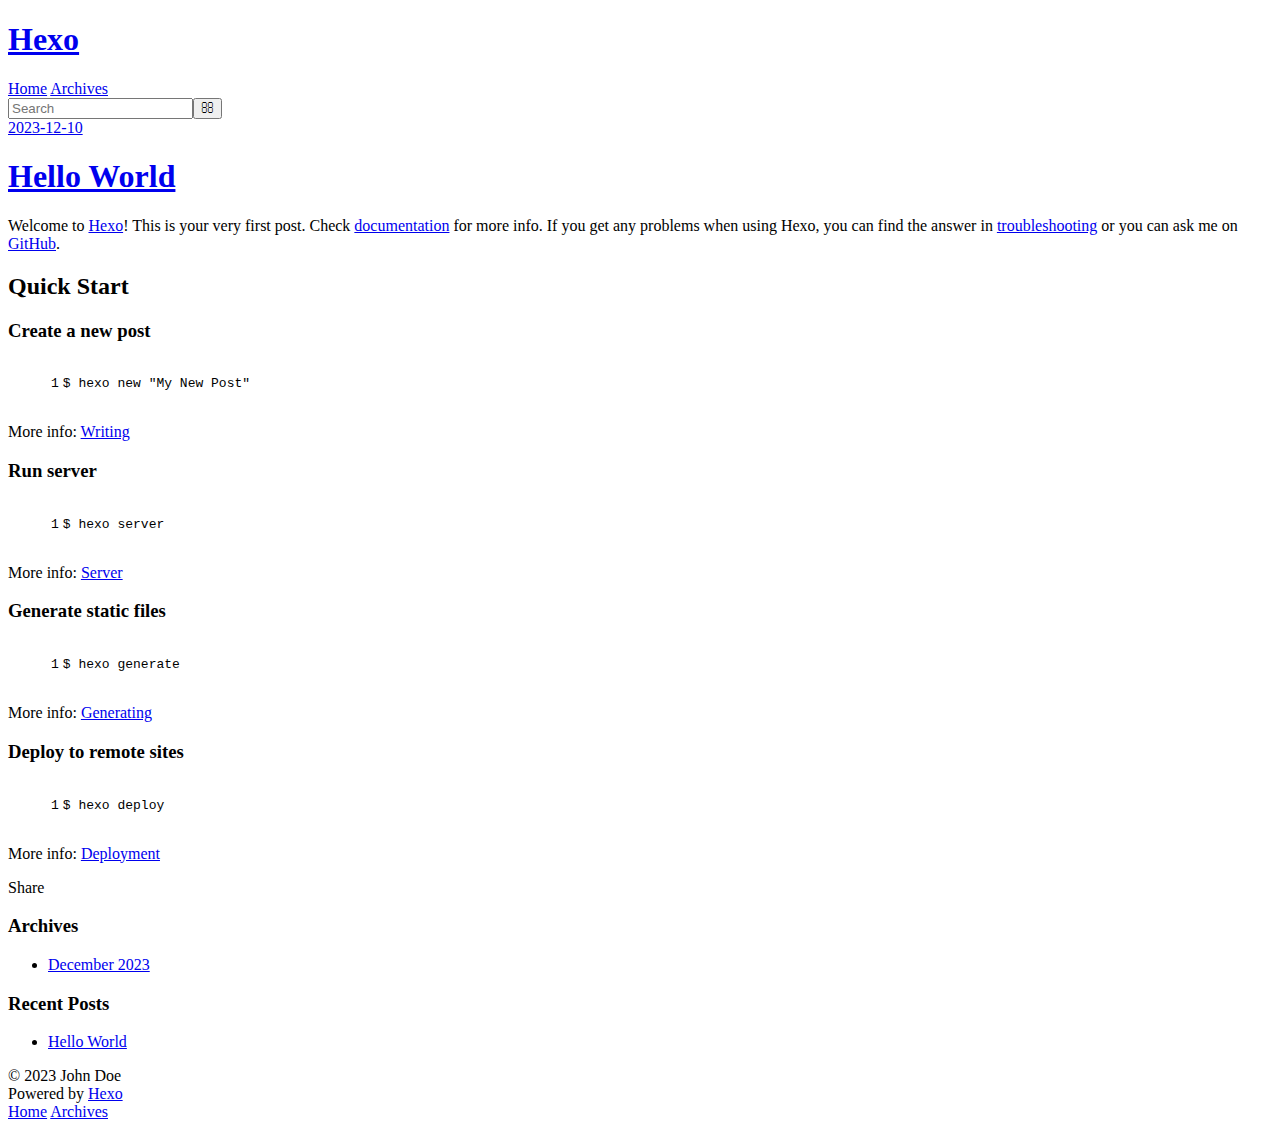
==== index.html @ 986446aa "Site updated: 2023-12-10 22:08:49" ====
<!DOCTYPE html>
<html>
<head>
  <meta charset="utf-8">
  
  
  <title>Hexo</title>
  <meta name="viewport" content="width=device-width, initial-scale=1, shrink-to-fit=no">
  <meta property="og:type" content="website">
<meta property="og:title" content="Hexo">
<meta property="og:url" content="https://github.com/zestcode/zestcode.github.io/index.html">
<meta property="og:site_name" content="Hexo">
<meta property="og:locale" content="en_US">
<meta property="article:author" content="John Doe">
<meta name="twitter:card" content="summary">
  
    <link rel="alternate" href="/zestcode/zestcode.github.io/atom.xml" title="Hexo" type="application/atom+xml">
  
  
    <link rel="shortcut icon" href="/zestcode/zestcode.github.io/favicon.png">
  
  
  
<link rel="stylesheet" href="/zestcode/zestcode.github.io/css/style.css">

  
    
<link rel="stylesheet" href="/zestcode/zestcode.github.io/fancybox/jquery.fancybox.min.css">

  
  
<meta name="generator" content="Hexo 7.0.0"></head>

<body>
  <div id="container">
    <div id="wrap">
      <header id="header">
  <div id="banner"></div>
  <div id="header-outer" class="outer">
    <div id="header-title" class="inner">
      <h1 id="logo-wrap">
        <a href="/zestcode/zestcode.github.io/" id="logo">Hexo</a>
      </h1>
      
    </div>
    <div id="header-inner" class="inner">
      <nav id="main-nav">
        <a id="main-nav-toggle" class="nav-icon"><span class="fa fa-bars"></span></a>
        
          <a class="main-nav-link" href="/zestcode/zestcode.github.io/">Home</a>
        
          <a class="main-nav-link" href="/zestcode/zestcode.github.io/archives">Archives</a>
        
      </nav>
      <nav id="sub-nav">
        
        
          <a class="nav-icon" href="/zestcode/zestcode.github.io/atom.xml" title="RSS Feed"><span class="fa fa-rss"></span></a>
        
        <a class="nav-icon nav-search-btn" title="Search"><span class="fa fa-search"></span></a>
      </nav>
      <div id="search-form-wrap">
        <form action="//google.com/search" method="get" accept-charset="UTF-8" class="search-form"><input type="search" name="q" class="search-form-input" placeholder="Search"><button type="submit" class="search-form-submit">&#xF002;</button><input type="hidden" name="sitesearch" value="https://github.com/zestcode/zestcode.github.io"></form>
      </div>
    </div>
  </div>
</header>

      <div class="outer">
        <section id="main">
  
    <article id="post-hello-world" class="h-entry article article-type-post" itemprop="blogPost" itemscope itemtype="https://schema.org/BlogPosting">
  <div class="article-meta">
    <a href="/zestcode/zestcode.github.io/2023/12/10/hello-world/" class="article-date">
  <time class="dt-published" datetime="2023-12-10T13:21:04.362Z" itemprop="datePublished">2023-12-10</time>
</a>
    
  </div>
  <div class="article-inner">
    
    
      <header class="article-header">
        
  
    <h1 itemprop="name">
      <a class="p-name article-title" href="/zestcode/zestcode.github.io/2023/12/10/hello-world/">Hello World</a>
    </h1>
  

      </header>
    
    <div class="e-content article-entry" itemprop="articleBody">
      
        <p>Welcome to <a target="_blank" rel="noopener" href="https://hexo.io/">Hexo</a>! This is your very first post. Check <a target="_blank" rel="noopener" href="https://hexo.io/docs/">documentation</a> for more info. If you get any problems when using Hexo, you can find the answer in <a target="_blank" rel="noopener" href="https://hexo.io/docs/troubleshooting.html">troubleshooting</a> or you can ask me on <a href="https://github.com/hexojs/hexo/issues">GitHub</a>.</p>
<h2 id="Quick-Start"><a href="#Quick-Start" class="headerlink" title="Quick Start"></a>Quick Start</h2><h3 id="Create-a-new-post"><a href="#Create-a-new-post" class="headerlink" title="Create a new post"></a>Create a new post</h3><figure class="highlight bash"><table><tr><td class="gutter"><pre><span class="line">1</span><br></pre></td><td class="code"><pre><span class="line">$ hexo new <span class="string">&quot;My New Post&quot;</span></span><br></pre></td></tr></table></figure>

<p>More info: <a target="_blank" rel="noopener" href="https://hexo.io/docs/writing.html">Writing</a></p>
<h3 id="Run-server"><a href="#Run-server" class="headerlink" title="Run server"></a>Run server</h3><figure class="highlight bash"><table><tr><td class="gutter"><pre><span class="line">1</span><br></pre></td><td class="code"><pre><span class="line">$ hexo server</span><br></pre></td></tr></table></figure>

<p>More info: <a target="_blank" rel="noopener" href="https://hexo.io/docs/server.html">Server</a></p>
<h3 id="Generate-static-files"><a href="#Generate-static-files" class="headerlink" title="Generate static files"></a>Generate static files</h3><figure class="highlight bash"><table><tr><td class="gutter"><pre><span class="line">1</span><br></pre></td><td class="code"><pre><span class="line">$ hexo generate</span><br></pre></td></tr></table></figure>

<p>More info: <a target="_blank" rel="noopener" href="https://hexo.io/docs/generating.html">Generating</a></p>
<h3 id="Deploy-to-remote-sites"><a href="#Deploy-to-remote-sites" class="headerlink" title="Deploy to remote sites"></a>Deploy to remote sites</h3><figure class="highlight bash"><table><tr><td class="gutter"><pre><span class="line">1</span><br></pre></td><td class="code"><pre><span class="line">$ hexo deploy</span><br></pre></td></tr></table></figure>

<p>More info: <a target="_blank" rel="noopener" href="https://hexo.io/docs/one-command-deployment.html">Deployment</a></p>

      
    </div>
    <footer class="article-footer">
      <a data-url="https://github.com/zestcode/zestcode.github.io/2023/12/10/hello-world/" data-id="clpzk8xi00000foxvhy7deu7p" data-title="Hello World" class="article-share-link"><span class="fa fa-share">Share</span></a>
      
      
      
    </footer>
  </div>
  
</article>



  


</section>
        
          <aside id="sidebar">
  
    

  
    

  
    
  
    
  <div class="widget-wrap">
    <h3 class="widget-title">Archives</h3>
    <div class="widget">
      <ul class="archive-list"><li class="archive-list-item"><a class="archive-list-link" href="/zestcode/zestcode.github.io/archives/2023/12/">December 2023</a></li></ul>
    </div>
  </div>


  
    
  <div class="widget-wrap">
    <h3 class="widget-title">Recent Posts</h3>
    <div class="widget">
      <ul>
        
          <li>
            <a href="/zestcode/zestcode.github.io/2023/12/10/hello-world/">Hello World</a>
          </li>
        
      </ul>
    </div>
  </div>

  
</aside>
        
      </div>
      <footer id="footer">
  
  <div class="outer">
    <div id="footer-info" class="inner">
      
      &copy; 2023 John Doe<br>
      Powered by <a href="https://hexo.io/" target="_blank">Hexo</a>
    </div>
  </div>
</footer>

    </div>
    <nav id="mobile-nav">
  
    <a href="/zestcode/zestcode.github.io/" class="mobile-nav-link">Home</a>
  
    <a href="/zestcode/zestcode.github.io/archives" class="mobile-nav-link">Archives</a>
  
</nav>
    


<script src="/zestcode/zestcode.github.io/js/jquery-3.6.4.min.js"></script>



  
<script src="/zestcode/zestcode.github.io/fancybox/jquery.fancybox.min.js"></script>




<script src="/zestcode/zestcode.github.io/js/script.js"></script>





  </div>
</body>
</html>
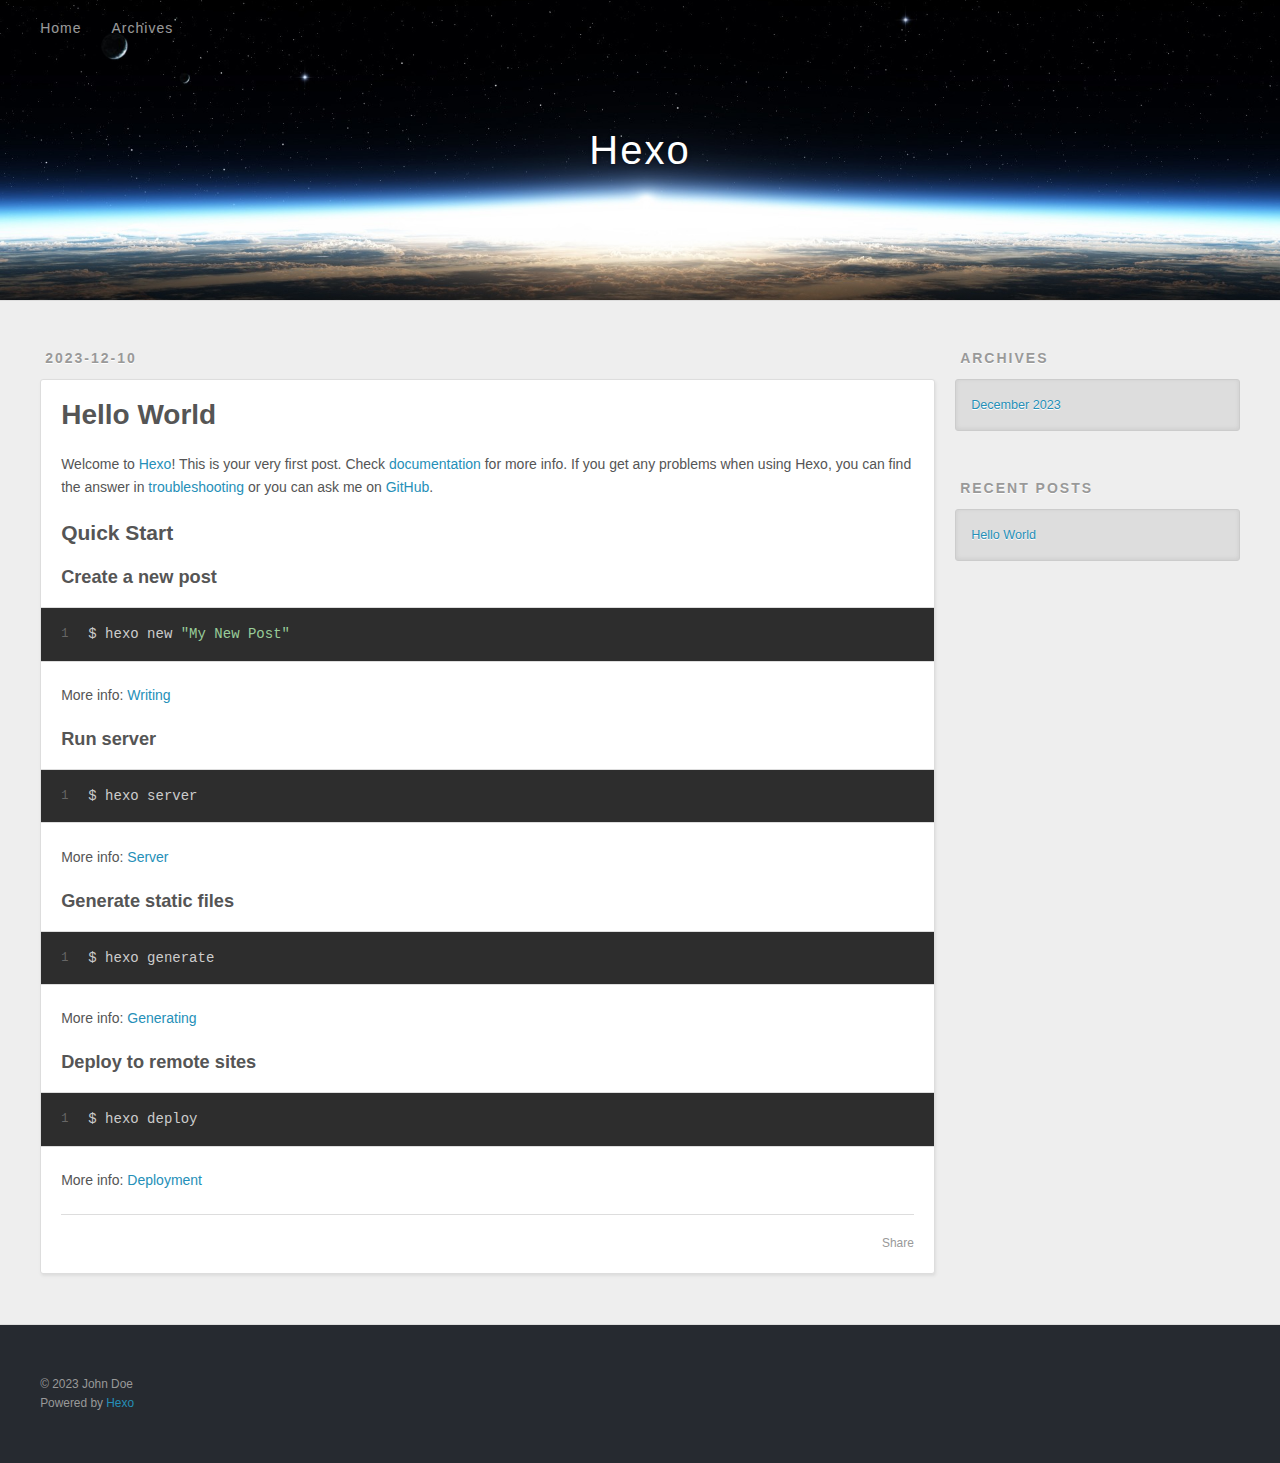
==== commit 105505b9: "Site updated: 2023-12-10 22:16:36" ====
--- a/index.html
+++ b/index.html
@@ -8,24 +8,24 @@
   <meta name="viewport" content="width=device-width, initial-scale=1, shrink-to-fit=no">
   <meta property="og:type" content="website">
 <meta property="og:title" content="Hexo">
-<meta property="og:url" content="https://github.com/zestcode/zestcode.github.io/index.html">
+<meta property="og:url" content="https://zestcode.github.io/index.html">
 <meta property="og:site_name" content="Hexo">
 <meta property="og:locale" content="en_US">
 <meta property="article:author" content="John Doe">
 <meta name="twitter:card" content="summary">
   
-    <link rel="alternate" href="/zestcode/zestcode.github.io/atom.xml" title="Hexo" type="application/atom+xml">
-  
-  
-    <link rel="shortcut icon" href="/zestcode/zestcode.github.io/favicon.png">
-  
-  
-  
-<link rel="stylesheet" href="/zestcode/zestcode.github.io/css/style.css">
-
-  
-    
-<link rel="stylesheet" href="/zestcode/zestcode.github.io/fancybox/jquery.fancybox.min.css">
+    <link rel="alternate" href="/atom.xml" title="Hexo" type="application/atom+xml">
+  
+  
+    <link rel="shortcut icon" href="/favicon.png">
+  
+  
+  
+<link rel="stylesheet" href="/css/style.css">
+
+  
+    
+<link rel="stylesheet" href="/fancybox/jquery.fancybox.min.css">
 
   
   
@@ -39,7 +39,7 @@
   <div id="header-outer" class="outer">
     <div id="header-title" class="inner">
       <h1 id="logo-wrap">
-        <a href="/zestcode/zestcode.github.io/" id="logo">Hexo</a>
+        <a href="/" id="logo">Hexo</a>
       </h1>
       
     </div>
@@ -47,20 +47,20 @@
       <nav id="main-nav">
         <a id="main-nav-toggle" class="nav-icon"><span class="fa fa-bars"></span></a>
         
-          <a class="main-nav-link" href="/zestcode/zestcode.github.io/">Home</a>
-        
-          <a class="main-nav-link" href="/zestcode/zestcode.github.io/archives">Archives</a>
+          <a class="main-nav-link" href="/">Home</a>
+        
+          <a class="main-nav-link" href="/archives">Archives</a>
         
       </nav>
       <nav id="sub-nav">
         
         
-          <a class="nav-icon" href="/zestcode/zestcode.github.io/atom.xml" title="RSS Feed"><span class="fa fa-rss"></span></a>
+          <a class="nav-icon" href="/atom.xml" title="RSS Feed"><span class="fa fa-rss"></span></a>
         
         <a class="nav-icon nav-search-btn" title="Search"><span class="fa fa-search"></span></a>
       </nav>
       <div id="search-form-wrap">
-        <form action="//google.com/search" method="get" accept-charset="UTF-8" class="search-form"><input type="search" name="q" class="search-form-input" placeholder="Search"><button type="submit" class="search-form-submit">&#xF002;</button><input type="hidden" name="sitesearch" value="https://github.com/zestcode/zestcode.github.io"></form>
+        <form action="//google.com/search" method="get" accept-charset="UTF-8" class="search-form"><input type="search" name="q" class="search-form-input" placeholder="Search"><button type="submit" class="search-form-submit">&#xF002;</button><input type="hidden" name="sitesearch" value="https://zestcode.github.io"></form>
       </div>
     </div>
   </div>
@@ -71,7 +71,7 @@
   
     <article id="post-hello-world" class="h-entry article article-type-post" itemprop="blogPost" itemscope itemtype="https://schema.org/BlogPosting">
   <div class="article-meta">
-    <a href="/zestcode/zestcode.github.io/2023/12/10/hello-world/" class="article-date">
+    <a href="/2023/12/10/hello-world/" class="article-date">
   <time class="dt-published" datetime="2023-12-10T13:21:04.362Z" itemprop="datePublished">2023-12-10</time>
 </a>
     
@@ -83,7 +83,7 @@
         
   
     <h1 itemprop="name">
-      <a class="p-name article-title" href="/zestcode/zestcode.github.io/2023/12/10/hello-world/">Hello World</a>
+      <a class="p-name article-title" href="/2023/12/10/hello-world/">Hello World</a>
     </h1>
   
 
@@ -91,7 +91,7 @@
     
     <div class="e-content article-entry" itemprop="articleBody">
       
-        <p>Welcome to <a target="_blank" rel="noopener" href="https://hexo.io/">Hexo</a>! This is your very first post. Check <a target="_blank" rel="noopener" href="https://hexo.io/docs/">documentation</a> for more info. If you get any problems when using Hexo, you can find the answer in <a target="_blank" rel="noopener" href="https://hexo.io/docs/troubleshooting.html">troubleshooting</a> or you can ask me on <a href="https://github.com/hexojs/hexo/issues">GitHub</a>.</p>
+        <p>Welcome to <a target="_blank" rel="noopener" href="https://hexo.io/">Hexo</a>! This is your very first post. Check <a target="_blank" rel="noopener" href="https://hexo.io/docs/">documentation</a> for more info. If you get any problems when using Hexo, you can find the answer in <a target="_blank" rel="noopener" href="https://hexo.io/docs/troubleshooting.html">troubleshooting</a> or you can ask me on <a target="_blank" rel="noopener" href="https://github.com/hexojs/hexo/issues">GitHub</a>.</p>
 <h2 id="Quick-Start"><a href="#Quick-Start" class="headerlink" title="Quick Start"></a>Quick Start</h2><h3 id="Create-a-new-post"><a href="#Create-a-new-post" class="headerlink" title="Create a new post"></a>Create a new post</h3><figure class="highlight bash"><table><tr><td class="gutter"><pre><span class="line">1</span><br></pre></td><td class="code"><pre><span class="line">$ hexo new <span class="string">&quot;My New Post&quot;</span></span><br></pre></td></tr></table></figure>
 
 <p>More info: <a target="_blank" rel="noopener" href="https://hexo.io/docs/writing.html">Writing</a></p>
@@ -108,7 +108,7 @@
       
     </div>
     <footer class="article-footer">
-      <a data-url="https://github.com/zestcode/zestcode.github.io/2023/12/10/hello-world/" data-id="clpzk8xi00000foxvhy7deu7p" data-title="Hello World" class="article-share-link"><span class="fa fa-share">Share</span></a>
+      <a data-url="https://zestcode.github.io/2023/12/10/hello-world/" data-id="clpzkixec0000m6xvb15l5jb4" data-title="Hello World" class="article-share-link"><span class="fa fa-share">Share</span></a>
       
       
       
@@ -138,7 +138,7 @@
   <div class="widget-wrap">
     <h3 class="widget-title">Archives</h3>
     <div class="widget">
-      <ul class="archive-list"><li class="archive-list-item"><a class="archive-list-link" href="/zestcode/zestcode.github.io/archives/2023/12/">December 2023</a></li></ul>
+      <ul class="archive-list"><li class="archive-list-item"><a class="archive-list-link" href="/archives/2023/12/">December 2023</a></li></ul>
     </div>
   </div>
 
@@ -151,7 +151,7 @@
       <ul>
         
           <li>
-            <a href="/zestcode/zestcode.github.io/2023/12/10/hello-world/">Hello World</a>
+            <a href="/2023/12/10/hello-world/">Hello World</a>
           </li>
         
       </ul>
@@ -176,25 +176,25 @@
     </div>
     <nav id="mobile-nav">
   
-    <a href="/zestcode/zestcode.github.io/" class="mobile-nav-link">Home</a>
-  
-    <a href="/zestcode/zestcode.github.io/archives" class="mobile-nav-link">Archives</a>
+    <a href="/" class="mobile-nav-link">Home</a>
+  
+    <a href="/archives" class="mobile-nav-link">Archives</a>
   
 </nav>
     
 
 
-<script src="/zestcode/zestcode.github.io/js/jquery-3.6.4.min.js"></script>
-
-
-
-  
-<script src="/zestcode/zestcode.github.io/fancybox/jquery.fancybox.min.js"></script>
-
-
-
-
-<script src="/zestcode/zestcode.github.io/js/script.js"></script>
+<script src="/js/jquery-3.6.4.min.js"></script>
+
+
+
+  
+<script src="/fancybox/jquery.fancybox.min.js"></script>
+
+
+
+
+<script src="/js/script.js"></script>
 
 
 
--- a/css/style.css
+++ b/css/style.css
@@ -0,0 +1,1346 @@
+body {
+  width: 100%;
+}
+body:before,
+body:after {
+  content: "";
+  display: table;
+}
+body:after {
+  clear: both;
+}
+html,
+body,
+div,
+span,
+applet,
+object,
+iframe,
+h1,
+h2,
+h3,
+h4,
+h5,
+h6,
+p,
+blockquote,
+pre,
+a,
+abbr,
+acronym,
+address,
+big,
+cite,
+code,
+del,
+dfn,
+em,
+img,
+ins,
+kbd,
+q,
+s,
+samp,
+small,
+strike,
+strong,
+sub,
+sup,
+tt,
+var,
+dl,
+dt,
+dd,
+ol,
+ul,
+li,
+fieldset,
+form,
+label,
+legend,
+table,
+caption,
+tbody,
+tfoot,
+thead,
+tr,
+th,
+td {
+  margin: 0;
+  padding: 0;
+  border: 0;
+  outline: 0;
+  font-weight: inherit;
+  font-style: inherit;
+  font-family: inherit;
+  font-size: 100%;
+  vertical-align: baseline;
+}
+body {
+  line-height: 1;
+  color: #000;
+  background: #fff;
+}
+ol,
+ul {
+  list-style: none;
+}
+table {
+  border-collapse: separate;
+  border-spacing: 0;
+  vertical-align: middle;
+}
+caption,
+th,
+td {
+  text-align: left;
+  font-weight: normal;
+  vertical-align: middle;
+}
+a img {
+  border: none;
+}
+input,
+button {
+  margin: 0;
+  padding: 0;
+}
+input::-moz-focus-inner,
+button::-moz-focus-inner {
+  border: 0;
+  padding: 0;
+}
+html,
+body,
+#container {
+  height: 100%;
+}
+body {
+  background: #eee;
+  font: 14px -apple-system, BlinkMacSystemFont, "Segoe UI", "Roboto", "Oxygen", "Ubuntu", "Cantarell", "Fira Sans", "Droid Sans", "Helvetica Neue", sans-serif;
+  -webkit-text-size-adjust: 100%;
+}
+.outer {
+  max-width: 1220px;
+  margin: 0 auto;
+  padding: 0 20px;
+}
+.outer:before,
+.outer:after {
+  content: "";
+  display: table;
+}
+.outer:after {
+  clear: both;
+}
+.inner {
+  display: inline;
+  float: left;
+  width: 98.33333333333333%;
+  margin: 0 0.833333333333333%;
+}
+.left,
+.alignleft {
+  float: left;
+}
+.right,
+.alignright {
+  float: right;
+}
+.clear {
+  clear: both;
+}
+#container {
+  position: relative;
+}
+.mobile-nav-on {
+  overflow: hidden;
+}
+#wrap {
+  height: 100%;
+  width: 100%;
+  position: absolute;
+  top: 0;
+  left: 0;
+  -webkit-transition: 0.2s ease-out;
+  -moz-transition: 0.2s ease-out;
+  -ms-transition: 0.2s ease-out;
+  transition: 0.2s ease-out;
+  z-index: 1;
+  background: #eee;
+}
+.mobile-nav-on #wrap {
+  left: 280px;
+}
+@media screen and (min-width: 768px) {
+  #main {
+    display: inline;
+    float: left;
+    width: 73.33333333333333%;
+    margin: 0 0.833333333333333%;
+  }
+}
+.article-date,
+.article-category-link,
+.archive-year,
+.widget-title {
+  text-decoration: none;
+  text-transform: uppercase;
+  letter-spacing: 2px;
+  color: #999;
+  margin-bottom: 1em;
+  margin-left: 5px;
+  line-height: 1em;
+  text-shadow: 0 1px #fff;
+  font-weight: bold;
+}
+.article-inner,
+.archive-article-inner {
+  background: #fff;
+  -webkit-box-shadow: 1px 2px 3px #ddd;
+  box-shadow: 1px 2px 3px #ddd;
+  border: 1px solid #ddd;
+  border-radius: 3px;
+}
+.article-entry h1,
+.widget h1 {
+  font-size: 2em;
+}
+.article-entry h2,
+.widget h2 {
+  font-size: 1.5em;
+}
+.article-entry h3,
+.widget h3 {
+  font-size: 1.3em;
+}
+.article-entry h4,
+.widget h4 {
+  font-size: 1.2em;
+}
+.article-entry h5,
+.widget h5 {
+  font-size: 1em;
+}
+.article-entry h6,
+.widget h6 {
+  font-size: 1em;
+  color: #999;
+}
+.article-entry hr,
+.widget hr {
+  border: 1px dashed #ddd;
+}
+.article-entry strong,
+.widget strong {
+  font-weight: bold;
+}
+.article-entry em,
+.widget em,
+.article-entry cite,
+.widget cite {
+  font-style: italic;
+}
+.article-entry sup,
+.widget sup,
+.article-entry sub,
+.widget sub {
+  font-size: 0.75em;
+  line-height: 0;
+  position: relative;
+  vertical-align: baseline;
+}
+.article-entry sup,
+.widget sup {
+  top: -0.5em;
+}
+.article-entry sub,
+.widget sub {
+  bottom: -0.2em;
+}
+.article-entry small,
+.widget small {
+  font-size: 0.85em;
+}
+.article-entry acronym,
+.widget acronym,
+.article-entry abbr,
+.widget abbr {
+  border-bottom: 1px dotted;
+}
+.article-entry ul,
+.widget ul,
+.article-entry ol,
+.widget ol,
+.article-entry dl,
+.widget dl {
+  margin: 0 20px;
+  line-height: 1.6em;
+}
+.article-entry ul ul,
+.widget ul ul,
+.article-entry ol ul,
+.widget ol ul,
+.article-entry ul ol,
+.widget ul ol,
+.article-entry ol ol,
+.widget ol ol {
+  margin-top: 0;
+  margin-bottom: 0;
+}
+.article-entry ul,
+.widget ul {
+  list-style: disc;
+}
+.article-entry ol,
+.widget ol {
+  list-style: decimal;
+}
+.article-entry dt,
+.widget dt {
+  font-weight: bold;
+}
+#header {
+  height: 300px;
+  position: relative;
+  border-bottom: 1px solid #ddd;
+}
+#header:before,
+#header:after {
+  content: "";
+  position: absolute;
+  left: 0;
+  right: 0;
+  height: 40px;
+}
+#header:before {
+  top: 0;
+  background: -webkit-linear-gradient(rgba(0,0,0,0.2), transparent);
+  background: -moz-linear-gradient(rgba(0,0,0,0.2), transparent);
+  background: -ms-linear-gradient(rgba(0,0,0,0.2), transparent);
+  background: linear-gradient(rgba(0,0,0,0.2), transparent);
+}
+#header:after {
+  bottom: 0;
+  background: -webkit-linear-gradient(transparent, rgba(0,0,0,0.2));
+  background: -moz-linear-gradient(transparent, rgba(0,0,0,0.2));
+  background: -ms-linear-gradient(transparent, rgba(0,0,0,0.2));
+  background: linear-gradient(transparent, rgba(0,0,0,0.2));
+}
+#header-outer {
+  height: 100%;
+  position: relative;
+}
+#header-inner {
+  position: relative;
+  overflow: hidden;
+}
+#banner {
+  position: absolute;
+  top: 0;
+  left: 0;
+  width: 100%;
+  height: 100%;
+  background: url("images/banner.jpg") center #000;
+  background-size: cover;
+  z-index: -1;
+}
+#header-title {
+  text-align: center;
+  height: 40px;
+  position: absolute;
+  top: 50%;
+  left: 0;
+  margin-top: -20px;
+}
+#logo,
+#subtitle {
+  text-decoration: none;
+  color: #fff;
+  font-weight: 300;
+  text-shadow: 0 1px 4px rgba(0,0,0,0.3);
+}
+#logo {
+  font-size: 40px;
+  line-height: 40px;
+  letter-spacing: 2px;
+}
+#subtitle {
+  font-size: 16px;
+  line-height: 16px;
+  letter-spacing: 1px;
+}
+#subtitle-wrap {
+  margin-top: 16px;
+}
+#main-nav {
+  float: left;
+  margin-left: -15px;
+}
+.nav-icon,
+.main-nav-link {
+  float: left;
+  color: #fff;
+  opacity: 0.6;
+  text-decoration: none;
+  text-shadow: 0 1px rgba(0,0,0,0.2);
+  -webkit-transition: opacity 0.2s;
+  -moz-transition: opacity 0.2s;
+  -ms-transition: opacity 0.2s;
+  transition: opacity 0.2s;
+  display: block;
+  padding: 20px 15px;
+}
+.nav-icon:hover,
+.main-nav-link:hover {
+  opacity: 1;
+}
+.nav-icon {
+  text-align: center;
+  font-size: 14px;
+  width: 14px;
+  height: 14px;
+  padding: 20px 15px;
+  position: relative;
+  cursor: pointer;
+}
+.main-nav-link {
+  font-weight: 300;
+  letter-spacing: 1px;
+}
+@media screen and (max-width: 479px) {
+  .main-nav-link {
+    display: none;
+  }
+}
+#main-nav-toggle {
+  display: none;
+}
+@media screen and (max-width: 479px) {
+  #main-nav-toggle {
+    display: block;
+  }
+}
+#sub-nav {
+  float: right;
+  margin-right: -15px;
+}
+#search-form-wrap {
+  position: absolute;
+  top: 15px;
+  width: 150px;
+  height: 30px;
+  right: -150px;
+  opacity: 0;
+  -webkit-transition: 0.2s ease-out;
+  -moz-transition: 0.2s ease-out;
+  -ms-transition: 0.2s ease-out;
+  transition: 0.2s ease-out;
+}
+#search-form-wrap.on {
+  opacity: 1;
+  right: 0;
+}
+@media screen and (max-width: 479px) {
+  #search-form-wrap {
+    width: 100%;
+    right: -100%;
+  }
+}
+.search-form {
+  position: absolute;
+  top: 0;
+  left: 0;
+  right: 0;
+  background: #fff;
+  padding: 5px 15px;
+  border-radius: 15px;
+  -webkit-box-shadow: 0 0 10px rgba(0,0,0,0.3);
+  box-shadow: 0 0 10px rgba(0,0,0,0.3);
+}
+.search-form-input {
+  border: none;
+  background: none;
+  color: #555;
+  width: 100%;
+  font: 13px -apple-system, BlinkMacSystemFont, "Segoe UI", "Roboto", "Oxygen", "Ubuntu", "Cantarell", "Fira Sans", "Droid Sans", "Helvetica Neue", sans-serif;
+  outline: none;
+}
+.search-form-input::-webkit-search-results-decoration,
+.search-form-input::-webkit-search-cancel-button {
+  -webkit-appearance: none;
+}
+.search-form-submit {
+  position: absolute;
+  top: 50%;
+  right: 10px;
+  margin-top: -7px;
+  font: 13px ForkAwesome;
+  border: none;
+  background: none;
+  color: #bbb;
+  cursor: pointer;
+}
+.search-form-submit:hover,
+.search-form-submit:focus {
+  color: #777;
+}
+.article {
+  margin: 50px 0;
+}
+.article-inner {
+  overflow: hidden;
+}
+.article-meta:before,
+.article-meta:after {
+  content: "";
+  display: table;
+}
+.article-meta:after {
+  clear: both;
+}
+.article-date {
+  float: left;
+}
+.article-category {
+  float: left;
+  line-height: 1em;
+  color: #ccc;
+  text-shadow: 0 1px #fff;
+  margin-left: 8px;
+}
+.article-category:before {
+  content: "\2022";
+}
+.article-category-link {
+  margin: 0 12px 1em;
+}
+.article-header {
+  padding: 20px 20px 0;
+}
+.article-title {
+  text-decoration: none;
+  font-size: 2em;
+  font-weight: bold;
+  color: #555;
+  line-height: 1.1em;
+  -webkit-transition: color 0.2s;
+  -moz-transition: color 0.2s;
+  -ms-transition: color 0.2s;
+  transition: color 0.2s;
+}
+a.article-title:hover {
+  color: #258fb8;
+}
+.article-entry {
+  color: #555;
+  padding: 0 20px;
+}
+.article-entry:before,
+.article-entry:after {
+  content: "";
+  display: table;
+}
+.article-entry:after {
+  clear: both;
+}
+.article-entry p,
+.article-entry table {
+  line-height: 1.6em;
+  margin: 1.6em 0;
+}
+.article-entry h1,
+.article-entry h2,
+.article-entry h3,
+.article-entry h4,
+.article-entry h5,
+.article-entry h6 {
+  font-weight: bold;
+}
+.article-entry h1,
+.article-entry h2,
+.article-entry h3,
+.article-entry h4,
+.article-entry h5,
+.article-entry h6 {
+  line-height: 1.1em;
+  margin: 1.1em 0;
+}
+.article-entry a {
+  color: #258fb8;
+  text-decoration: none;
+}
+.article-entry a:hover {
+  text-decoration: underline;
+}
+.article-entry ul,
+.article-entry ol,
+.article-entry dl {
+  margin-top: 1.6em;
+  margin-bottom: 1.6em;
+}
+.article-entry img,
+.article-entry video {
+  max-width: 100%;
+  height: auto;
+  display: block;
+  margin: auto;
+}
+.article-entry iframe {
+  border: none;
+}
+.article-entry table {
+  width: 100%;
+  border-collapse: collapse;
+  border-spacing: 0;
+}
+.article-entry th {
+  font-weight: bold;
+  border-bottom: 3px solid #ddd;
+  padding-bottom: 0.5em;
+}
+.article-entry td {
+  border-bottom: 1px solid #ddd;
+  padding: 10px 0;
+}
+.article-entry blockquote {
+  font-family: Georgia, "Times New Roman", serif;
+  margin: 1.6em 20px;
+  text-align: center;
+}
+.article-entry blockquote footer {
+  font-size: 14px;
+  margin: 1.6em 0;
+  font-family: -apple-system, BlinkMacSystemFont, "Segoe UI", "Roboto", "Oxygen", "Ubuntu", "Cantarell", "Fira Sans", "Droid Sans", "Helvetica Neue", sans-serif;
+}
+.article-entry blockquote footer cite:before {
+  content: "—";
+  padding: 0 0.5em;
+}
+.article-entry .pullquote {
+  text-align: left;
+  width: 45%;
+  margin: 0;
+}
+.article-entry .pullquote.left {
+  margin-left: 0.5em;
+  margin-right: 1em;
+}
+.article-entry .pullquote.right {
+  margin-right: 0.5em;
+  margin-left: 1em;
+}
+.article-entry .caption {
+  color: #999;
+  display: block;
+  font-size: 0.9em;
+  margin-top: 0.5em;
+  position: relative;
+  text-align: center;
+}
+.article-entry .video-container {
+  position: relative;
+  padding-top: 56.25%;
+  height: 0;
+  overflow: hidden;
+}
+.article-entry .video-container iframe,
+.article-entry .video-container object,
+.article-entry .video-container embed {
+  position: absolute;
+  top: 0;
+  left: 0;
+  width: 100%;
+  height: 100%;
+  margin-top: 0;
+}
+.article-more-link a {
+  display: inline-block;
+  line-height: 1em;
+  padding: 6px 15px;
+  border-radius: 15px;
+  background: #eee;
+  color: #999;
+  text-shadow: 0 1px #fff;
+  text-decoration: none;
+}
+.article-more-link a:hover {
+  background: #258fb8;
+  color: #fff;
+  text-decoration: none;
+  text-shadow: 0 1px #1e7293;
+}
+.article-footer {
+  font-size: 0.85em;
+  line-height: 1.6em;
+  border-top: 1px solid #ddd;
+  padding-top: 1.6em;
+  margin: 0 20px 20px;
+}
+.article-footer:before,
+.article-footer:after {
+  content: "";
+  display: table;
+}
+.article-footer:after {
+  clear: both;
+}
+.article-footer a {
+  color: #999;
+  text-decoration: none;
+}
+.article-footer a:hover {
+  color: #555;
+}
+.article-tag-list-item {
+  float: left;
+  margin-right: 10px;
+}
+.article-tag-list-link:before {
+  content: "#";
+}
+.article-comment-link {
+  float: right;
+}
+.article-comment-link:before {
+  padding-right: 8px;
+}
+.article-share-link {
+  cursor: pointer;
+  float: right;
+  margin-left: 20px;
+}
+.article-share-link:before {
+  padding-right: 6px;
+}
+#article-nav {
+  position: relative;
+}
+#article-nav:before,
+#article-nav:after {
+  content: "";
+  display: table;
+}
+#article-nav:after {
+  clear: both;
+}
+@media screen and (min-width: 768px) {
+  #article-nav {
+    margin: 50px 0;
+  }
+  #article-nav:before {
+    width: 8px;
+    height: 8px;
+    position: absolute;
+    top: 50%;
+    left: 50%;
+    margin-top: -4px;
+    margin-left: -4px;
+    content: "";
+    border-radius: 50%;
+    background: #ddd;
+    -webkit-box-shadow: 0 1px 2px #fff;
+    box-shadow: 0 1px 2px #fff;
+  }
+}
+.article-nav-link-wrap {
+  text-decoration: none;
+  text-shadow: 0 1px #fff;
+  color: #999;
+  -webkit-box-sizing: border-box;
+  -moz-box-sizing: border-box;
+  box-sizing: border-box;
+  margin-top: 50px;
+  text-align: center;
+  display: block;
+}
+.article-nav-link-wrap:hover {
+  color: #555;
+}
+@media screen and (min-width: 768px) {
+  .article-nav-link-wrap {
+    width: 50%;
+    margin-top: 0;
+  }
+}
+@media screen and (min-width: 768px) {
+  #article-nav-newer {
+    float: left;
+    text-align: right;
+    padding-right: 20px;
+  }
+}
+@media screen and (min-width: 768px) {
+  #article-nav-older {
+    float: right;
+    text-align: left;
+    padding-left: 20px;
+  }
+}
+.article-nav-caption {
+  text-transform: uppercase;
+  letter-spacing: 2px;
+  color: #ddd;
+  line-height: 1em;
+  font-weight: bold;
+}
+#article-nav-newer .article-nav-caption {
+  margin-right: -2px;
+}
+.article-nav-title {
+  font-size: 0.85em;
+  line-height: 1.6em;
+  margin-top: 0.5em;
+}
+.article-share-box {
+  position: absolute;
+  display: none;
+  background: #fff;
+  -webkit-box-shadow: 1px 2px 10px rgba(0,0,0,0.2);
+  box-shadow: 1px 2px 10px rgba(0,0,0,0.2);
+  border-radius: 3px;
+  margin-left: -145px;
+  overflow: hidden;
+  z-index: 1;
+}
+.article-share-box.on {
+  display: block;
+}
+.article-share-input {
+  width: 100%;
+  background: none;
+  -webkit-box-sizing: border-box;
+  -moz-box-sizing: border-box;
+  box-sizing: border-box;
+  font: 14px -apple-system, BlinkMacSystemFont, "Segoe UI", "Roboto", "Oxygen", "Ubuntu", "Cantarell", "Fira Sans", "Droid Sans", "Helvetica Neue", sans-serif;
+  padding: 0 15px;
+  color: #555;
+  outline: none;
+  border: 1px solid #ddd;
+  border-radius: 3px 3px 0 0;
+  height: 36px;
+  line-height: 36px;
+}
+.article-share-links {
+  background: #eee;
+}
+.article-share-links:before,
+.article-share-links:after {
+  content: "";
+  display: table;
+}
+.article-share-links:after {
+  clear: both;
+}
+.article-share-twitter,
+.article-share-facebook,
+.article-share-pinterest,
+.article-share-linkedin {
+  width: 50px;
+  height: 36px;
+  display: block;
+  float: left;
+  position: relative;
+  color: #999;
+  text-shadow: 0 1px #fff;
+}
+.article-share-twitter:before,
+.article-share-facebook:before,
+.article-share-pinterest:before,
+.article-share-linkedin:before {
+  font-size: 20px;
+  width: 20px;
+  height: 20px;
+  position: absolute;
+  top: 50%;
+  left: 50%;
+  margin-top: -10px;
+  margin-left: -10px;
+  text-align: center;
+}
+.article-share-twitter:hover,
+.article-share-facebook:hover,
+.article-share-pinterest:hover,
+.article-share-linkedin:hover {
+  color: #fff;
+}
+.article-share-twitter:hover {
+  background: #00aced;
+  text-shadow: 0 1px #008abe;
+}
+.article-share-facebook:hover {
+  background: #3b5998;
+  text-shadow: 0 1px #2f477a;
+}
+.article-share-pinterest:hover {
+  background: #cb2027;
+  text-shadow: 0 1px #a21a1f;
+}
+.article-share-linkedin:hover {
+  background: #0077b5;
+  text-shadow: 0 1px #005f91;
+}
+.article-gallery {
+  background: #000;
+  position: relative;
+}
+.article-gallery-photos {
+  position: relative;
+  overflow: hidden;
+}
+.article-gallery-img {
+  display: none;
+  max-width: 100%;
+}
+.article-gallery-img:first-child {
+  display: block;
+}
+.article-gallery-img.loaded {
+  position: absolute;
+  display: block;
+}
+.article-gallery-img img {
+  display: block;
+  max-width: 100%;
+  margin: 0 auto;
+}
+#comments {
+  background: #fff;
+  -webkit-box-shadow: 1px 2px 3px #ddd;
+  box-shadow: 1px 2px 3px #ddd;
+  padding: 20px;
+  border: 1px solid #ddd;
+  border-radius: 3px;
+  margin: 50px 0;
+}
+#comments a {
+  color: #258fb8;
+}
+.archives-wrap {
+  margin: 50px 0;
+}
+.archives:before,
+.archives:after {
+  content: "";
+  display: table;
+}
+.archives:after {
+  clear: both;
+}
+.archive-year-wrap {
+  margin-bottom: 1em;
+}
+.archives {
+  -webkit-column-gap: 10px;
+  -moz-column-gap: 10px;
+  column-gap: 10px;
+}
+@media screen and (min-width: 480px) and (max-width: 767px) {
+  .archives {
+    -webkit-column-count: 2;
+    -moz-column-count: 2;
+    column-count: 2;
+  }
+}
+@media screen and (min-width: 768px) {
+  .archives {
+    -webkit-column-count: 3;
+    -moz-column-count: 3;
+    column-count: 3;
+  }
+}
+.archive-article {
+  -webkit-column-break-inside: avoid;
+  page-break-inside: avoid;
+  overflow: hidden;
+  break-inside: avoid-column;
+}
+.archive-article-inner {
+  padding: 10px;
+  margin-bottom: 15px;
+}
+.archive-article-title {
+  text-decoration: none;
+  font-weight: bold;
+  color: #555;
+  -webkit-transition: color 0.2s;
+  -moz-transition: color 0.2s;
+  -ms-transition: color 0.2s;
+  transition: color 0.2s;
+  line-height: 1.6em;
+}
+.archive-article-title:hover {
+  color: #258fb8;
+}
+.archive-article-footer {
+  margin-top: 1em;
+}
+.archive-article-date {
+  color: #999;
+  text-decoration: none;
+  font-size: 0.85em;
+  line-height: 1em;
+  margin-bottom: 0.5em;
+  display: block;
+}
+#page-nav {
+  margin: 50px auto;
+  background: #fff;
+  -webkit-box-shadow: 1px 2px 3px #ddd;
+  box-shadow: 1px 2px 3px #ddd;
+  border: 1px solid #ddd;
+  border-radius: 3px;
+  text-align: center;
+  color: #999;
+  overflow: hidden;
+}
+#page-nav:before,
+#page-nav:after {
+  content: "";
+  display: table;
+}
+#page-nav:after {
+  clear: both;
+}
+#page-nav a,
+#page-nav span {
+  padding: 10px 20px;
+  line-height: 1;
+  height: 2ex;
+}
+#page-nav a {
+  color: #999;
+  text-decoration: none;
+}
+#page-nav a:hover {
+  background: #999;
+  color: #fff;
+}
+#page-nav .prev {
+  float: left;
+}
+#page-nav .next {
+  float: right;
+}
+#page-nav .page-number {
+  display: inline-block;
+}
+@media screen and (max-width: 479px) {
+  #page-nav .page-number {
+    display: none;
+  }
+}
+#page-nav .current {
+  color: #555;
+  font-weight: bold;
+}
+#page-nav .space {
+  color: #ddd;
+}
+#footer {
+  background: #262a30;
+  padding: 50px 0;
+  border-top: 1px solid #ddd;
+  color: #999;
+}
+#footer a {
+  color: #258fb8;
+  text-decoration: none;
+}
+#footer a:hover {
+  text-decoration: underline;
+}
+#footer-info {
+  line-height: 1.6em;
+  font-size: 0.85em;
+}
+.article-entry pre,
+.article-entry .highlight {
+  background: #2d2d2d;
+  margin: 0 -20px;
+  padding: 15px 20px;
+  border-style: solid;
+  border-color: #ddd;
+  border-width: 1px 0;
+  overflow: auto;
+  color: #ccc;
+  line-height: 22.400000000000002px;
+}
+.article-entry .highlight .gutter pre,
+.article-entry .gist .gist-file .gist-data .line-numbers {
+  color: #666;
+  font-size: 0.85em;
+}
+.article-entry pre,
+.article-entry code {
+  font-family: "Source Code Pro", Consolas, Monaco, Menlo, Consolas, monospace;
+}
+.article-entry code {
+  background: #eee;
+  text-shadow: 0 1px #fff;
+  padding: 0 0.3em;
+}
+.article-entry pre code {
+  background: none;
+  text-shadow: none;
+  padding: 0;
+}
+.article-entry .highlight pre {
+  border: none;
+  margin: 0;
+  padding: 0;
+}
+.article-entry .highlight table {
+  margin: 0;
+  width: auto;
+}
+.article-entry .highlight td {
+  border: none;
+  padding: 0;
+}
+.article-entry .highlight figcaption {
+  font-size: 0.85em;
+  color: #999;
+  line-height: 1em;
+  margin-bottom: 1em;
+}
+.article-entry .highlight figcaption:before,
+.article-entry .highlight figcaption:after {
+  content: "";
+  display: table;
+}
+.article-entry .highlight figcaption:after {
+  clear: both;
+}
+.article-entry .highlight figcaption a {
+  float: right;
+}
+.article-entry .highlight .gutter {
+  -moz-user-select: none;
+  -ms-user-select: none;
+  -webkit-user-select: none;
+  -webkit-user-select: none;
+  -moz-user-select: none;
+  -ms-user-select: none;
+  user-select: none;
+}
+.article-entry .highlight .gutter pre {
+  text-align: right;
+  padding-right: 20px;
+}
+.article-entry .highlight .line {
+  height: 22.400000000000002px;
+}
+.article-entry .highlight .line.marked {
+  background: #515151;
+}
+.article-entry .gist {
+  margin: 0 -20px;
+  border-style: solid;
+  border-color: #ddd;
+  border-width: 1px 0;
+  background: #2d2d2d;
+  padding: 15px 20px 15px 0;
+}
+.article-entry .gist .gist-file {
+  border: none;
+  font-family: "Source Code Pro", Consolas, Monaco, Menlo, Consolas, monospace;
+  margin: 0;
+}
+.article-entry .gist .gist-file .gist-data {
+  background: none;
+  border: none;
+}
+.article-entry .gist .gist-file .gist-data .line-numbers {
+  background: none;
+  border: none;
+  padding: 0 20px 0 0;
+}
+.article-entry .gist .gist-file .gist-data .line-data {
+  padding: 0 !important;
+}
+.article-entry .gist .gist-file .highlight {
+  margin: 0;
+  padding: 0;
+  border: none;
+}
+.article-entry .gist .gist-file .gist-meta {
+  background: #2d2d2d;
+  color: #999;
+  font: 0.85em -apple-system, BlinkMacSystemFont, "Segoe UI", "Roboto", "Oxygen", "Ubuntu", "Cantarell", "Fira Sans", "Droid Sans", "Helvetica Neue", sans-serif;
+  text-shadow: 0 0;
+  padding: 0;
+  margin-top: 1em;
+  margin-left: 20px;
+}
+.article-entry .gist .gist-file .gist-meta a {
+  color: #258fb8;
+  font-weight: normal;
+}
+.article-entry .gist .gist-file .gist-meta a:hover {
+  text-decoration: underline;
+}
+pre .comment,
+pre .title {
+  color: #999;
+}
+pre .variable,
+pre .attribute,
+pre .tag,
+pre .regexp,
+pre .ruby .constant,
+pre .xml .tag .title,
+pre .xml .pi,
+pre .xml .doctype,
+pre .html .doctype,
+pre .css .id,
+pre .css .class,
+pre .css .pseudo {
+  color: #f2777a;
+}
+pre .number,
+pre .preprocessor,
+pre .built_in,
+pre .literal,
+pre .params,
+pre .constant {
+  color: #f99157;
+}
+pre .class,
+pre .ruby .class .title,
+pre .css .rules .attribute {
+  color: #9c9;
+}
+pre .string,
+pre .value,
+pre .inheritance,
+pre .header,
+pre .ruby .symbol,
+pre .xml .cdata {
+  color: #9c9;
+}
+pre .css .hexcolor {
+  color: #6cc;
+}
+pre .function,
+pre .python .decorator,
+pre .python .title,
+pre .ruby .function .title,
+pre .ruby .title .keyword,
+pre .perl .sub,
+pre .javascript .title,
+pre .coffeescript .title {
+  color: #69c;
+}
+pre .keyword,
+pre .javascript .function {
+  color: #c9c;
+}
+@media screen and (max-width: 479px) {
+  #mobile-nav {
+    position: absolute;
+    top: 0;
+    left: 0;
+    width: 280px;
+    height: 100%;
+    background: #191919;
+    border-right: 1px solid #fff;
+  }
+}
+@media screen and (max-width: 479px) {
+  .mobile-nav-link {
+    display: block;
+    color: #999;
+    text-decoration: none;
+    padding: 15px 20px;
+    font-weight: bold;
+  }
+  .mobile-nav-link:hover {
+    color: #fff;
+  }
+}
+@media screen and (min-width: 768px) {
+  #sidebar {
+    display: inline;
+    float: left;
+    width: 23.333333333333332%;
+    margin: 0 0.833333333333333%;
+  }
+}
+.widget-wrap {
+  margin: 50px 0;
+}
+.widget {
+  color: #777;
+  text-shadow: 0 1px #fff;
+  background: #ddd;
+  -webkit-box-shadow: 0 -1px 4px #ccc inset;
+  box-shadow: 0 -1px 4px #ccc inset;
+  border: 1px solid #ccc;
+  padding: 15px;
+  border-radius: 3px;
+}
+.widget a {
+  color: #258fb8;
+  text-decoration: none;
+}
+.widget a:hover {
+  text-decoration: underline;
+}
+.widget ul ul,
+.widget ol ul,
+.widget dl ul,
+.widget ul ol,
+.widget ol ol,
+.widget dl ol,
+.widget ul dl,
+.widget ol dl,
+.widget dl dl {
+  margin-left: 15px;
+  list-style: disc;
+}
+.widget {
+  line-height: 1.6em;
+  word-wrap: break-word;
+  font-size: 0.9em;
+}
+.widget ul,
+.widget ol {
+  list-style: none;
+  margin: 0;
+}
+.widget ul ul,
+.widget ol ul,
+.widget ul ol,
+.widget ol ol {
+  margin: 0 20px;
+}
+.widget ul ul,
+.widget ol ul {
+  list-style: disc;
+}
+.widget ul ol,
+.widget ol ol {
+  list-style: decimal;
+}
+.category-list-count,
+.tag-list-count,
+.archive-list-count {
+  padding-left: 5px;
+  color: #999;
+  font-size: 0.85em;
+}
+.category-list-count:before,
+.tag-list-count:before,
+.archive-list-count:before {
+  content: "(";
+}
+.category-list-count:after,
+.tag-list-count:after,
+.archive-list-count:after {
+  content: ")";
+}
+.tagcloud a {
+  margin-right: 5px;
+  display: inline-block;
+}
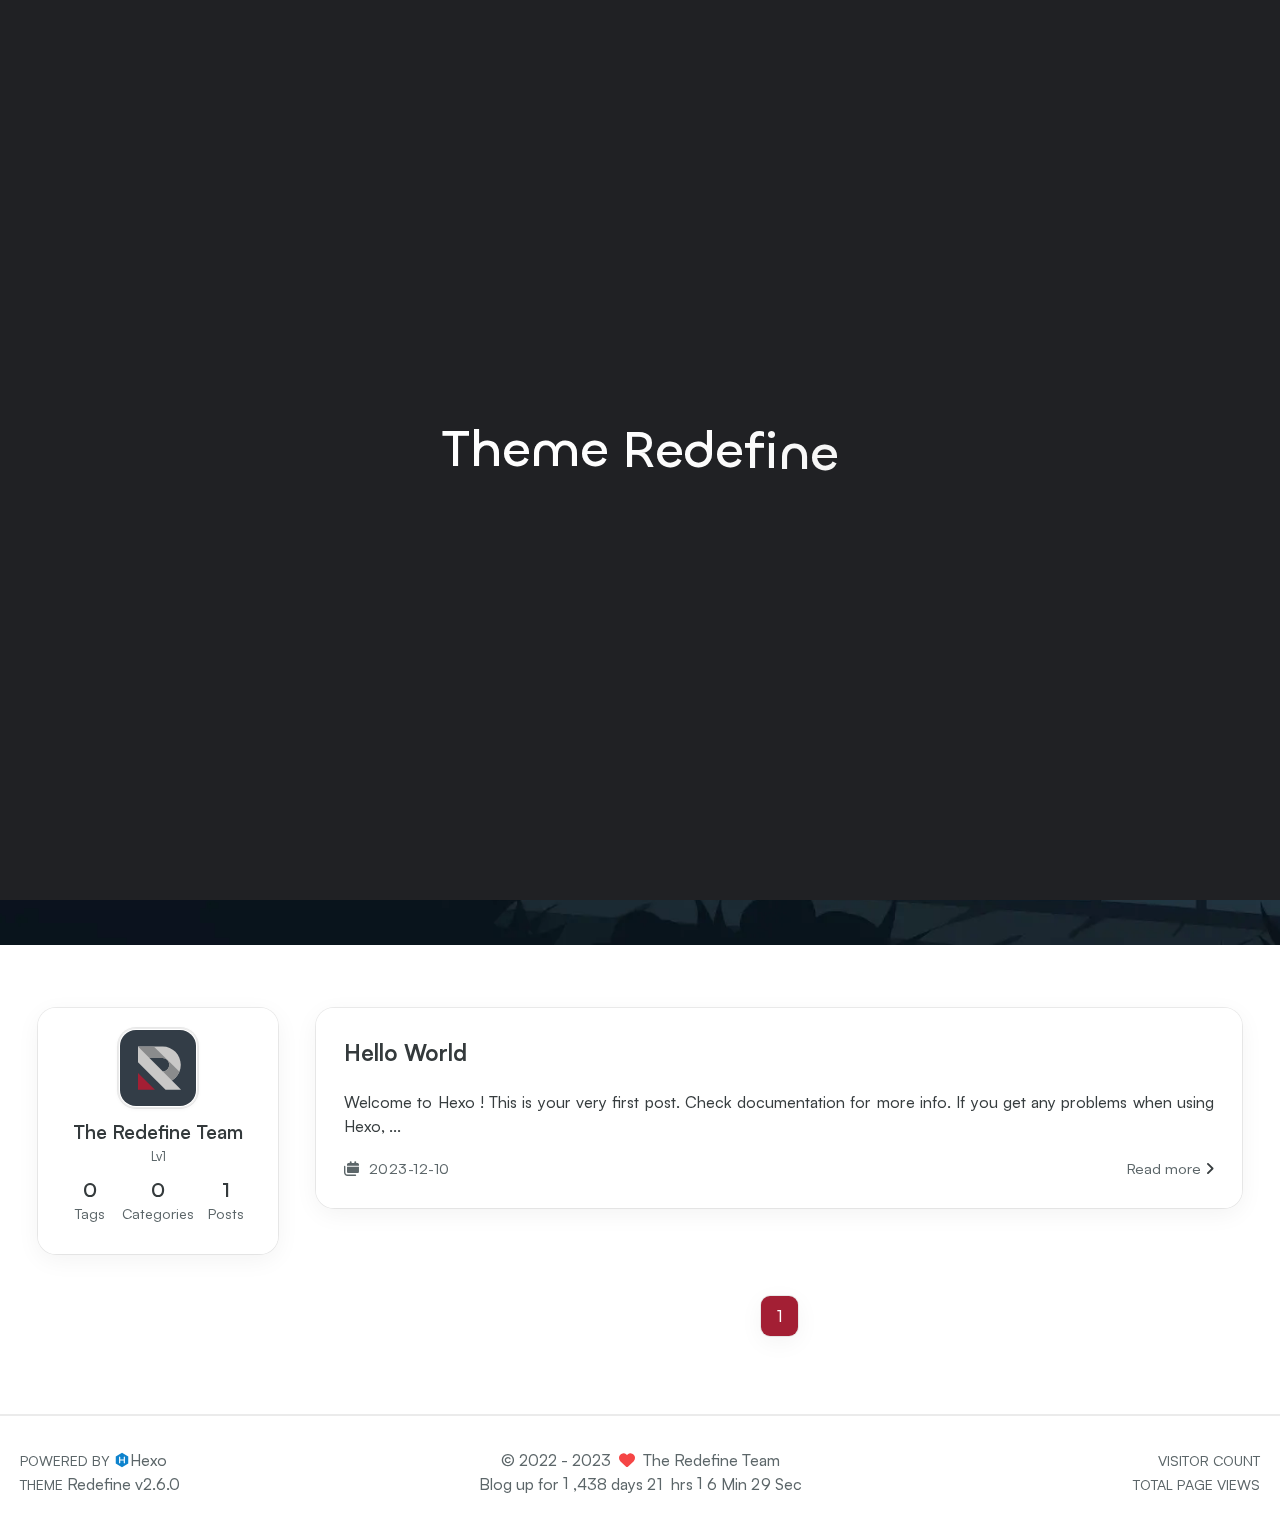
==== commit e68aab60: "Site updated: 2023-12-10 22:45:04" ====
--- a/index.html
+++ b/index.html
@@ -1,205 +1,71 @@
-<!DOCTYPE html>
-<html>
-<head>
-  <meta charset="utf-8">
-  
-  
-  <title>Hexo</title>
-  <meta name="viewport" content="width=device-width, initial-scale=1, shrink-to-fit=no">
-  <meta property="og:type" content="website">
-<meta property="og:title" content="Hexo">
-<meta property="og:url" content="https://zestcode.github.io/index.html">
-<meta property="og:site_name" content="Hexo">
-<meta property="og:locale" content="en_US">
-<meta property="article:author" content="John Doe">
-<meta name="twitter:card" content="summary">
-  
-    <link rel="alternate" href="/atom.xml" title="Hexo" type="application/atom+xml">
-  
-  
-    <link rel="shortcut icon" href="/favicon.png">
-  
-  
-  
-<link rel="stylesheet" href="/css/style.css">
+<!DOCTYPE html><html lang="en"><head><meta charset="utf-8"><meta name="viewport" content="width=device-width,initial-scale=1"><meta name="keywords" content="Hexo Theme Redefine"><meta name="author" content="The Redefine Team"><link rel="preconnect" href="https://fonts.googleapis.com"><link rel="preconnect" href="https://fonts.gstatic.com" crossorigin><link rel="canonical" href="https://zestcode.github.io/"><meta name="robots" content="index,follow"><meta name="googlebot" content="index,follow"><meta name="revisit-after" content="1 days"><meta property="og:type" content="website"><meta property="og:title" content="Hexo"><meta property="og:url" content="https://zestcode.github.io/index.html"><meta property="og:site_name" content="Hexo"><meta property="og:locale" content="en_US"><meta property="article:author" content="John Doe"><meta name="twitter:card" content="summary"><link rel="icon" type="image/png" href="/images/redefine-favicon.svg" sizes="192x192"><link rel="apple-touch-icon" sizes="180x180" href="/images/redefine-favicon.svg"><meta name="theme-color" content="#A31F34"><link rel="shortcut icon" href="/images/redefine-favicon.svg"><title>Theme Redefine</title><link rel="stylesheet" href="/fonts/Chillax/chillax.css"><style>:root{--preloader-background-color:#fff;--preloader-text-color:#000}@media (prefers-color-scheme:dark){:root{--preloader-background-color:#202124;--preloader-text-color:#fff}}@media (prefers-color-scheme:light){:root{--preloader-background-color:#fff;--preloader-text-color:#000}}@media (max-width:600px){.ml13{font-size:2.6rem!important}}.preloader{display:flex;flex-direction:column;gap:1rem;align-items:center;justify-content:center;position:fixed;padding:12px;top:0;right:0;bottom:0;left:0;width:100vw;height:100vh;background-color:var(--preloader-background-color);z-index:1100;transition:opacity .2s ease-in-out}.ml13{font-size:3.2rem;color:var(--preloader-text-color);letter-spacing:-1px;font-weight:500;font-family:Chillax-Variable,sans-serif;text-align:center}.ml13 .word{display:inline-flex;flex-wrap:wrap;white-space:nowrap}.ml13 .letter{display:inline-block;line-height:1em}</style><div class="preloader"><script src="/js/libs/anime.min.js"></script><h1 class="ml13">Theme Redefine</h1><script>var textWrapper = document.querySelector('.ml13');
+        // Split text into words
+        var words = textWrapper.textContent.trim().split(' ');
 
-  
-    
-<link rel="stylesheet" href="/fancybox/jquery.fancybox.min.css">
+        // Clear the existing content
+        textWrapper.innerHTML = '';
 
-  
-  
-<meta name="generator" content="Hexo 7.0.0"></head>
-
-<body>
-  <div id="container">
-    <div id="wrap">
-      <header id="header">
-  <div id="banner"></div>
-  <div id="header-outer" class="outer">
-    <div id="header-title" class="inner">
-      <h1 id="logo-wrap">
-        <a href="/" id="logo">Hexo</a>
-      </h1>
-      
-    </div>
-    <div id="header-inner" class="inner">
-      <nav id="main-nav">
-        <a id="main-nav-toggle" class="nav-icon"><span class="fa fa-bars"></span></a>
-        
-          <a class="main-nav-link" href="/">Home</a>
-        
-          <a class="main-nav-link" href="/archives">Archives</a>
-        
-      </nav>
-      <nav id="sub-nav">
-        
-        
-          <a class="nav-icon" href="/atom.xml" title="RSS Feed"><span class="fa fa-rss"></span></a>
-        
-        <a class="nav-icon nav-search-btn" title="Search"><span class="fa fa-search"></span></a>
-      </nav>
-      <div id="search-form-wrap">
-        <form action="//google.com/search" method="get" accept-charset="UTF-8" class="search-form"><input type="search" name="q" class="search-form-input" placeholder="Search"><button type="submit" class="search-form-submit">&#xF002;</button><input type="hidden" name="sitesearch" value="https://zestcode.github.io"></form>
-      </div>
-    </div>
-  </div>
-</header>
-
-      <div class="outer">
-        <section id="main">
-  
-    <article id="post-hello-world" class="h-entry article article-type-post" itemprop="blogPost" itemscope itemtype="https://schema.org/BlogPosting">
-  <div class="article-meta">
-    <a href="/2023/12/10/hello-world/" class="article-date">
-  <time class="dt-published" datetime="2023-12-10T13:21:04.362Z" itemprop="datePublished">2023-12-10</time>
-</a>
-    
-  </div>
-  <div class="article-inner">
-    
-    
-      <header class="article-header">
-        
-  
-    <h1 itemprop="name">
-      <a class="p-name article-title" href="/2023/12/10/hello-world/">Hello World</a>
-    </h1>
-  
-
-      </header>
-    
-    <div class="e-content article-entry" itemprop="articleBody">
-      
-        <p>Welcome to <a target="_blank" rel="noopener" href="https://hexo.io/">Hexo</a>! This is your very first post. Check <a target="_blank" rel="noopener" href="https://hexo.io/docs/">documentation</a> for more info. If you get any problems when using Hexo, you can find the answer in <a target="_blank" rel="noopener" href="https://hexo.io/docs/troubleshooting.html">troubleshooting</a> or you can ask me on <a target="_blank" rel="noopener" href="https://github.com/hexojs/hexo/issues">GitHub</a>.</p>
-<h2 id="Quick-Start"><a href="#Quick-Start" class="headerlink" title="Quick Start"></a>Quick Start</h2><h3 id="Create-a-new-post"><a href="#Create-a-new-post" class="headerlink" title="Create a new post"></a>Create a new post</h3><figure class="highlight bash"><table><tr><td class="gutter"><pre><span class="line">1</span><br></pre></td><td class="code"><pre><span class="line">$ hexo new <span class="string">&quot;My New Post&quot;</span></span><br></pre></td></tr></table></figure>
-
-<p>More info: <a target="_blank" rel="noopener" href="https://hexo.io/docs/writing.html">Writing</a></p>
-<h3 id="Run-server"><a href="#Run-server" class="headerlink" title="Run server"></a>Run server</h3><figure class="highlight bash"><table><tr><td class="gutter"><pre><span class="line">1</span><br></pre></td><td class="code"><pre><span class="line">$ hexo server</span><br></pre></td></tr></table></figure>
-
-<p>More info: <a target="_blank" rel="noopener" href="https://hexo.io/docs/server.html">Server</a></p>
-<h3 id="Generate-static-files"><a href="#Generate-static-files" class="headerlink" title="Generate static files"></a>Generate static files</h3><figure class="highlight bash"><table><tr><td class="gutter"><pre><span class="line">1</span><br></pre></td><td class="code"><pre><span class="line">$ hexo generate</span><br></pre></td></tr></table></figure>
-
-<p>More info: <a target="_blank" rel="noopener" href="https://hexo.io/docs/generating.html">Generating</a></p>
-<h3 id="Deploy-to-remote-sites"><a href="#Deploy-to-remote-sites" class="headerlink" title="Deploy to remote sites"></a>Deploy to remote sites</h3><figure class="highlight bash"><table><tr><td class="gutter"><pre><span class="line">1</span><br></pre></td><td class="code"><pre><span class="line">$ hexo deploy</span><br></pre></td></tr></table></figure>
-
-<p>More info: <a target="_blank" rel="noopener" href="https://hexo.io/docs/one-command-deployment.html">Deployment</a></p>
-
-      
-    </div>
-    <footer class="article-footer">
-      <a data-url="https://zestcode.github.io/2023/12/10/hello-world/" data-id="clpzkixec0000m6xvb15l5jb4" data-title="Hello World" class="article-share-link"><span class="fa fa-share">Share</span></a>
-      
-      
-      
-    </footer>
-  </div>
-  
-</article>
+        // Wrap each word and its letters in spans
+        words.forEach(function(word) {
+            var wordSpan = document.createElement('span');
+            wordSpan.classList.add('word');
+            wordSpan.innerHTML = word.replace(/\S/g, "<span class='letter'>$&</span>");
+            textWrapper.appendChild(wordSpan);
+            textWrapper.appendChild(document.createTextNode(' ')); // Add space between words
+        });
 
 
+        anime.timeline({loop: true})
+            .add({
+                targets: '.ml13 .letter',
+                translateY: [100,0],
+                translateZ: 0,
+                opacity: [0,1],
+                easing: "easeOutExpo",
+                duration: 1400,
+                delay: (el, i) => 300 + 30 * i
+            }).add({
+            targets: '.ml13 .letter',
+            translateY: [0,-100],
+            opacity: [1,0],
+            easing: "easeInExpo",
+            duration: 1200,
+            delay: (el, i) => 100 + 30 * i
+        });
 
-  
+        let themeStatus = JSON.parse(localStorage.getItem('REDEFINE-THEME-STATUS'))?.isDark;
 
+        // If the theme status is not found in local storage, check the preferred color scheme
+        if (themeStatus === undefined || themeStatus === null) {
+            if (window.matchMedia && window.matchMedia('(prefers-color-scheme: dark)').matches) {
+                themeStatus = 'dark';
+            } else {
+                themeStatus = 'light';
+            }
+        }
 
-</section>
-        
-          <aside id="sidebar">
-  
-    
+        // Now you can use the themeStatus variable in your code
+        if (themeStatus) {
+            document.documentElement.style.setProperty('--preloader-background-color', '#202124');
+            document.documentElement.style.setProperty('--preloader-text-color', '#fff');
+        } else {
+            document.documentElement.style.setProperty('--preloader-background-color', '#fff');
+            document.documentElement.style.setProperty('--preloader-text-color', '#000');
+        }
 
-  
-    
+        window.addEventListener('load', function () {
+            hidePreloaderAfterTimeout(1000); // Hide after 1000 milliseconds once the window has loaded
+        });
 
-  
-    
-  
-    
-  <div class="widget-wrap">
-    <h3 class="widget-title">Archives</h3>
-    <div class="widget">
-      <ul class="archive-list"><li class="archive-list-item"><a class="archive-list-link" href="/archives/2023/12/">December 2023</a></li></ul>
-    </div>
-  </div>
+        // Backup failsafe: Hide preloader after a maximum of 5000 milliseconds, regardless of the window load event
+        hidePreloaderAfterTimeout(5000);
 
-
-  
-    
-  <div class="widget-wrap">
-    <h3 class="widget-title">Recent Posts</h3>
-    <div class="widget">
-      <ul>
-        
-          <li>
-            <a href="/2023/12/10/hello-world/">Hello World</a>
-          </li>
-        
-      </ul>
-    </div>
-  </div>
-
-  
-</aside>
-        
-      </div>
-      <footer id="footer">
-  
-  <div class="outer">
-    <div id="footer-info" class="inner">
-      
-      &copy; 2023 John Doe<br>
-      Powered by <a href="https://hexo.io/" target="_blank">Hexo</a>
-    </div>
-  </div>
-</footer>
-
-    </div>
-    <nav id="mobile-nav">
-  
-    <a href="/" class="mobile-nav-link">Home</a>
-  
-    <a href="/archives" class="mobile-nav-link">Archives</a>
-  
-</nav>
-    
-
-
-<script src="/js/jquery-3.6.4.min.js"></script>
-
-
-
-  
-<script src="/fancybox/jquery.fancybox.min.js"></script>
-
-
-
-
-<script src="/js/script.js"></script>
-
-
-
-
-
-  </div>
-</body>
-</html>+        function hidePreloaderAfterTimeout(delay) {
+            setTimeout(function () {
+                var preloader = document.querySelector('.preloader');
+                preloader.style.opacity = '0';
+                setTimeout(function () {
+                    preloader.style.display = 'none';
+                }, 200);
+            }, delay);
+        }</script></div><link rel="stylesheet" href="/css/style.css"><link rel="stylesheet" href="/assets/build/styles.css"><link rel="stylesheet" href="/fonts/fonts.css"><link rel="stylesheet" href="/fonts/Satoshi/satoshi.css"><script id="hexo-configurations">window.config={hostname:"zestcode.github.io",root:"/",language:"en"},window.theme={articles:{style:{font_size:"16px",line_height:1.5,image_border_radius:"14px",image_alignment:"center",image_caption:!1,link_icon:!0,title_alignment:"left"},word_count:{enable:!0,count:!0,min2read:!0},author_label:{enable:!0,auto:!1,list:[]},code_block:{copy:!0,style:"mac",font:{enable:!1,family:null,url:null}},toc:{enable:!0,max_depth:3,number:!1,expand:!0,init_open:!0},copyright:{enable:!0,default:"cc_by_nc_sa"},lazyload:!0,recommendation:{enable:!1,title:"推荐阅读",limit:3,mobile_limit:2,placeholder:"/images/wallhaven-wqery6-light.webp",skip_dirs:[]}},colors:{primary:"#A31F34",secondary:null},global:{fonts:{chinese:{enable:!1,family:null,url:null},english:{enable:!1,family:null,url:null}},content_max_width:"1000px",sidebar_width:"210px",hover:{shadow:!0,scale:!1},scroll_progress:{bar:!1,percentage:!0},website_counter:{url:"https://busuanzi.ibruce.info/busuanzi/2.3/busuanzi.pure.mini.js",enable:!0,site_pv:!0,site_uv:!0,post_pv:!0},single_page:!0,preloader:!0,open_graph:!0,google_analytics:{enable:!1,id:null}},home_banner:{enable:!0,style:"fixed",image:{light:"/images/wallhaven-wqery6-light.webp",dark:"/images/wallhaven-wqery6-dark.webp"},title:"Theme Redefine",subtitle:{text:[],hitokoto:{enable:!1,api:"https://v1.hitokoto.cn"},typing_speed:100,backing_speed:80,starting_delay:500,backing_delay:1500,loop:!0,smart_backspace:!0},text_color:{light:"#fff",dark:"#d1d1b6"},text_style:{title_size:"2.8rem",subtitle_size:"1.5rem",line_height:1.2},custom_font:{enable:!1,family:null,url:null},social_links:{enable:!1,links:{github:null,instagram:null,zhihu:null,twitter:null,email:null},qrs:{weixin:null}}},plugins:{feed:{enable:!1},aplayer:{enable:!1,type:"fixed",audios:[{name:null,artist:null,url:null,cover:null}]},mermaid:{enable:!1,version:"9.3.0"}},version:"2.6.0",navbar:{auto_hide:!1,color:{left:"#f78736",right:"#367df7",transparency:35},links:{Home:{path:"/",icon:"fa-regular fa-house"}},search:{enable:!1,preload:!0}},page_templates:{friends_column:2,tags_style:"blur"},home:{sidebar:{enable:!0,position:"left",first_item:"menu",announcement:null,links:null},article_date_format:"auto",categories:{enable:!0,limit:3},tags:{enable:!0,limit:3}},footerStart:"2022/8/17 11:45:14"},window.lang_ago={second:"%s seconds ago",minute:"%s minutes ago",hour:"%s hours ago",day:"%s days ago",week:"%s weeks ago",month:"%s months ago",year:"%s years ago"},window.data={masonry:!1}</script><link rel="stylesheet" href="/fontawesome/fontawesome.min.css"><link rel="stylesheet" href="/fontawesome/brands.min.css"><link rel="stylesheet" href="/fontawesome/solid.min.css"><link rel="stylesheet" href="/fontawesome/regular.min.css"><meta name="generator" content="Hexo 7.0.0"></head><body><div class="progress-bar-container"><span class="pjax-progress-bar"></span></div><main class="page-container" id="swup"><style>.home-banner-container{background:0 0!important}.home-article-item,.right-bottom-tools,.sidebar-content,.sidebar-links,.sidebar-links .links:hover,a.extend,a.page-number,footer.footer{background-color:var(--background-color-transparent-80)!important}.right-bottom-tools:hover,a.extend:hover,a.page-number:hover{background-color:var(--primary-color)!important}.home-article-sticky-label,.site-info{background-color:var(--background-color-transparent-15)!important}.home-article-sticky-label{backdrop-filter:none!important}</style><div class="home-banner-background transition-fade fixed top-0 left-0 w-screen h-screen scale-125 sm:scale-110 box-border will-change-transform bg-cover"><img src="/images/wallhaven-wqery6-light.webp" alt="home-banner-background" class="w-full h-full object-cover dark:hidden"> <img src="/images/wallhaven-wqery6-dark.webp" alt="home-banner-background" class="w-full h-full object-cover hidden dark:block"></div><div class="home-banner-container flex justify-center items-center transition-fade relative"><div class="content mt-8 flex flex-col justify-center items-center"><div class="description flex flex-col justify-center items-center w-screen font-medium text-center">Theme Redefine<p><i id="subtitle"></i></p></div></div><script>const scrollToMain=()=>{console.log("scroll");document.querySelector(".main-content-container").scrollIntoView({behavior:"smooth"})}</script></div><div class="main-content-container"><div class="main-content-header"><header class="navbar-container"><div class="navbar-content has-home-banner"><div class="left"><a class="logo-title" href="/"><h1>Theme Redefine</h1></a></div><div class="right"><div class="desktop"><ul class="navbar-list"><li class="navbar-item"><a class="active" href="/"><i class="fa-regular fa-house fa-fw"></i> HOME</a></li></ul></div><div class="mobile"><div class="icon-item navbar-bar"><div class="navbar-bar-middle"></div></div></div></div></div><div class="navbar-drawer h-screen w-full absolute top-0 left-0 bg-background-color flex flex-col justify-between"><ul class="drawer-navbar-list flex flex-col px-4 justify-center items-start"><li class="drawer-navbar-item text-base my-1.5 flex flex-col w-full"><a class="py-1.5 px-2 flex flex-row items-center justify-between gap-1 hover:!text-primary active:!text-primary text-2xl font-semibold group border-b border-border-color hover:border-primary w-full active" href="/"><span>HOME </span><i class="fa-regular fa-house fa-sm fa-fw"></i></a></li></ul><div class="statistics flex justify-around my-2.5"><a class="item tag-count-item flex flex-col justify-center items-center w-20" href="/tags"><div class="number text-2xl sm:text-xl text-second-text-color font-semibold">0</div><div class="label text-third-text-color text-sm">Tags</div></a><a class="item tag-count-item flex flex-col justify-center items-center w-20" href="/categories"><div class="number text-2xl sm:text-xl text-second-text-color font-semibold">0</div><div class="label text-third-text-color text-sm">Categories</div></a><a class="item tag-count-item flex flex-col justify-center items-center w-20" href="/archives"><div class="number text-2xl sm:text-xl text-second-text-color font-semibold">1</div><div class="label text-third-text-color text-sm">Posts</div></a></div></div><div class="window-mask"></div></header></div><div class="main-content-body"><div class="home-sidebar-container"><div class="sticky-container sticky"><div class="sidebar-content"><div class="avatar flex justify-center"><img src="/images/redefine-avatar.svg"></div><div class="author flex flex-col justify-center my-2.5 mx-0"><div class="name">The Redefine Team</div><div class="label">Lv1</div></div><div class="statistics flex justify-around my-2.5"><a class="item tag-count-item flex flex-col justify-center items-center w-20" href="/tags"><div class="number text-2xl sm:text-xl text-second-text-color font-semibold">0</div><div class="label text-third-text-color text-sm">Tags</div></a><a class="item tag-count-item flex flex-col justify-center items-center w-20" href="/categories"><div class="number text-2xl sm:text-xl text-second-text-color font-semibold">0</div><div class="label text-third-text-color text-sm">Categories</div></a><a class="item tag-count-item flex flex-col justify-center items-center w-20" href="/archives"><div class="number text-2xl sm:text-xl text-second-text-color font-semibold">1</div><div class="label text-third-text-color text-sm">Posts</div></a></div></div></div></div><div class="main-content"><div class="home-content-container"><ul class="home-article-list"><li class="home-article-item"><div class="flex flex-col gap-5 px-7 pb-7 pt-7"><h3 class="home-article-title"><a href="/2023/12/10/hello-world/">Hello World</a></h3><div class="home-article-content markdown-body">Welcome to Hexo ! This is your very first post. Check documentation for more info. If you get any problems when using Hexo, ...</div><div class="home-article-meta-info-container"><div class="home-article-meta-info"><span><i class="fa-solid fa-calendars"></i>&nbsp; <span class="home-article-date" data-date="Sun Dec 10 2023 21:21:04 GMT+0800">2023-12-10</span></span></div><a href="/2023/12/10/hello-world/">Read more<span class="seo-reader-text">Hello World</span>&nbsp;<i class="fa-solid fa-angle-right"></i></a></div></div></li></ul><div class="home-paginator px-7 py-5"><div class="paginator"><span class="page-number current">1</span></div></div></div><div class="comment-container pjax"></div></div></div><div class="main-content-footer"><footer class="footer mt-5 py-5 h-auto text-base text-third-text-color relative border-t-2 border-t-border-color"><div class="info-container py-3 text-center"><div class="text-center">&copy; <span>2022</span> - 2023&nbsp;&nbsp;<i class="fa-solid fa-heart fa-beat" style="--fa-animation-duration:0.5s;color:#f54545"></i>&nbsp;&nbsp;<a href="/">The Redefine Team</a></div><script data-swup-reload-script src="https://busuanzi.ibruce.info/busuanzi/2.3/busuanzi.pure.mini.js"></script><div class="relative text-center lg:absolute lg:right-[20px] lg:top-1/2 lg:-translate-y-1/2 lg:text-right"><span id="busuanzi_container_site_uv" class="lg:!block"><span class="text-sm">VISITOR COUNT</span> <span id="busuanzi_value_site_uv"></span> </span><span id="busuanzi_container_site_pv" class="lg:!block"><span class="text-sm">TOTAL PAGE VIEWS</span> <span id="busuanzi_value_site_pv"></span></span></div><div class="relative text-center lg:absolute lg:left-[20px] lg:top-1/2 lg:-translate-y-1/2 lg:text-left"><span class="lg:block text-sm">POWERED BY <?xml version="1.0" encoding="utf-8"?><!DOCTYPE svg PUBLIC "-//W3C//DTD SVG 1.1//EN" "http://www.w3.org/Graphics/SVG/1.1/DTD/svg11.dtd"><svg class="relative top-[2px] inline-block align-baseline" version="1.1" id="圖層_1" xmlns="http://www.w3.org/2000/svg" xmlns:xlink="http://www.w3.org/1999/xlink" x="0px" y="0px" width="1rem" height="1rem" viewBox="0 0 512 512" enable-background="new 0 0 512 512" xml:space="preserve"><path fill="#0E83CD" d="M256.4,25.8l-200,115.5L56,371.5l199.6,114.7l200-115.5l0.4-230.2L256.4,25.8z M349,354.6l-18.4,10.7l-18.6-11V275H200v79.6l-18.4,10.7l-18.6-11v-197l18.5-10.6l18.5,10.8V237h112v-79.6l18.5-10.6l18.5,10.8V354.6z"/></svg><a target="_blank" class="text-base" href="https://hexo.io">Hexo</a></span> <span class="text-sm lg:block">THEME&nbsp;<a class="text-base" target="_blank" href="https://github.com/EvanNotFound/hexo-theme-redefine">Redefine v2.6.0</a></span></div><div>Blog up for <span class="odometer" id="runtime_days"></span> days <span class="odometer" id="runtime_hours"></span> hrs <span class="odometer" id="runtime_minutes"></span> Min <span class="odometer" id="runtime_seconds"></span> Sec</div><script data-swup-reload-script>try{function odometer_init(){document.querySelectorAll(".odometer").forEach(e=>{new Odometer({el:e,format:"( ddd).dd",duration:200})})}odometer_init()}catch(e){}</script></div></footer></div></div><div class="right-side-tools-container"><div class="side-tools-container"><ul class="hidden-tools-list"><li class="right-bottom-tools tool-font-adjust-plus flex justify-center items-center"><i class="fa-regular fa-magnifying-glass-plus"></i></li><li class="right-bottom-tools tool-font-adjust-minus flex justify-center items-center"><i class="fa-regular fa-magnifying-glass-minus"></i></li><li class="right-bottom-tools tool-dark-light-toggle flex justify-center items-center"><i class="fa-regular fa-moon"></i></li><li class="right-bottom-tools tool-scroll-to-bottom flex justify-center items-center"><i class="fa-regular fa-arrow-down"></i></li></ul><ul class="visible-tools-list"><li class="right-bottom-tools toggle-tools-list flex justify-center items-center"><i class="fa-regular fa-cog fa-spin"></i></li><li class="right-bottom-tools tool-scroll-to-top flex justify-center items-center"><i class="arrow-up fas fa-arrow-up"></i> <span class="percent"></span></li></ul></div></div><div class="image-viewer-container"><img src=""></div></main><script src="/js/libs/Swup.min.js"></script><script src="/js/libs/SwupSlideTheme.min.js"></script><script src="/js/libs/SwupScriptsPlugin.min.js"></script><script src="/js/libs/SwupProgressPlugin.min.js"></script><script src="/js/libs/SwupScrollPlugin.min.js"></script><script src="/js/libs/SwupPreloadPlugin.min.js"></script><script>const swup=new Swup({plugins:[new SwupScriptsPlugin({optin:!0}),new SwupProgressPlugin,new SwupScrollPlugin({offset:80}),new SwupSlideTheme({mainElement:".main-content-body"}),new SwupPreloadPlugin],containers:["#swup"]})</script><script src="/js/tools/imageViewer.js" type="module"></script><script src="/js/utils.js" type="module"></script><script src="/js/main.js" type="module"></script><script src="/js/layouts/navbarShrink.js" type="module"></script><script src="/js/tools/scrollTopBottom.js" type="module"></script><script src="/js/tools/lightDarkSwitch.js" type="module"></script><script src="/js/layouts/categoryList.js" type="module"></script><script src="/js/tools/codeBlock.js" type="module"></script><script src="/js/layouts/lazyload.js" type="module"></script><script src="/js/tools/runtime.js"></script><script src="/js/libs/odometer.min.js"></script><link rel="stylesheet" href="/assets/odometer-theme-minimal.css"><script src="/js/libs/Typed.min.js"></script><script src="/js/plugins/typed.js" type="module"></script><div class="post-scripts" data-swup-reload-script><script src="/js/tools/tocToggle.js" type="module"></script><script src="/js/layouts/toc.js" type="module"></script><script src="/js/plugins/tabs.js" type="module"></script></div></body></html>--- a/fonts/Chillax/chillax.css
+++ b/fonts/Chillax/chillax.css
@@ -0,0 +1 @@
+@font-face{font-family:Chillax-Variable;src:url('Chillax-Variable.woff2') format('woff2'),url('Chillax-Variable.woff') format('woff'),url('Chillax-Variable.ttf') format('truetype');font-weight:200 700;font-display:swap;font-style:normal}--- a/css/style.css
+++ b/css/style.css
@@ -1,1346 +1 @@
-body {
-  width: 100%;
-}
-body:before,
-body:after {
-  content: "";
-  display: table;
-}
-body:after {
-  clear: both;
-}
-html,
-body,
-div,
-span,
-applet,
-object,
-iframe,
-h1,
-h2,
-h3,
-h4,
-h5,
-h6,
-p,
-blockquote,
-pre,
-a,
-abbr,
-acronym,
-address,
-big,
-cite,
-code,
-del,
-dfn,
-em,
-img,
-ins,
-kbd,
-q,
-s,
-samp,
-small,
-strike,
-strong,
-sub,
-sup,
-tt,
-var,
-dl,
-dt,
-dd,
-ol,
-ul,
-li,
-fieldset,
-form,
-label,
-legend,
-table,
-caption,
-tbody,
-tfoot,
-thead,
-tr,
-th,
-td {
-  margin: 0;
-  padding: 0;
-  border: 0;
-  outline: 0;
-  font-weight: inherit;
-  font-style: inherit;
-  font-family: inherit;
-  font-size: 100%;
-  vertical-align: baseline;
-}
-body {
-  line-height: 1;
-  color: #000;
-  background: #fff;
-}
-ol,
-ul {
-  list-style: none;
-}
-table {
-  border-collapse: separate;
-  border-spacing: 0;
-  vertical-align: middle;
-}
-caption,
-th,
-td {
-  text-align: left;
-  font-weight: normal;
-  vertical-align: middle;
-}
-a img {
-  border: none;
-}
-input,
-button {
-  margin: 0;
-  padding: 0;
-}
-input::-moz-focus-inner,
-button::-moz-focus-inner {
-  border: 0;
-  padding: 0;
-}
-html,
-body,
-#container {
-  height: 100%;
-}
-body {
-  background: #eee;
-  font: 14px -apple-system, BlinkMacSystemFont, "Segoe UI", "Roboto", "Oxygen", "Ubuntu", "Cantarell", "Fira Sans", "Droid Sans", "Helvetica Neue", sans-serif;
-  -webkit-text-size-adjust: 100%;
-}
-.outer {
-  max-width: 1220px;
-  margin: 0 auto;
-  padding: 0 20px;
-}
-.outer:before,
-.outer:after {
-  content: "";
-  display: table;
-}
-.outer:after {
-  clear: both;
-}
-.inner {
-  display: inline;
-  float: left;
-  width: 98.33333333333333%;
-  margin: 0 0.833333333333333%;
-}
-.left,
-.alignleft {
-  float: left;
-}
-.right,
-.alignright {
-  float: right;
-}
-.clear {
-  clear: both;
-}
-#container {
-  position: relative;
-}
-.mobile-nav-on {
-  overflow: hidden;
-}
-#wrap {
-  height: 100%;
-  width: 100%;
-  position: absolute;
-  top: 0;
-  left: 0;
-  -webkit-transition: 0.2s ease-out;
-  -moz-transition: 0.2s ease-out;
-  -ms-transition: 0.2s ease-out;
-  transition: 0.2s ease-out;
-  z-index: 1;
-  background: #eee;
-}
-.mobile-nav-on #wrap {
-  left: 280px;
-}
-@media screen and (min-width: 768px) {
-  #main {
-    display: inline;
-    float: left;
-    width: 73.33333333333333%;
-    margin: 0 0.833333333333333%;
-  }
-}
-.article-date,
-.article-category-link,
-.archive-year,
-.widget-title {
-  text-decoration: none;
-  text-transform: uppercase;
-  letter-spacing: 2px;
-  color: #999;
-  margin-bottom: 1em;
-  margin-left: 5px;
-  line-height: 1em;
-  text-shadow: 0 1px #fff;
-  font-weight: bold;
-}
-.article-inner,
-.archive-article-inner {
-  background: #fff;
-  -webkit-box-shadow: 1px 2px 3px #ddd;
-  box-shadow: 1px 2px 3px #ddd;
-  border: 1px solid #ddd;
-  border-radius: 3px;
-}
-.article-entry h1,
-.widget h1 {
-  font-size: 2em;
-}
-.article-entry h2,
-.widget h2 {
-  font-size: 1.5em;
-}
-.article-entry h3,
-.widget h3 {
-  font-size: 1.3em;
-}
-.article-entry h4,
-.widget h4 {
-  font-size: 1.2em;
-}
-.article-entry h5,
-.widget h5 {
-  font-size: 1em;
-}
-.article-entry h6,
-.widget h6 {
-  font-size: 1em;
-  color: #999;
-}
-.article-entry hr,
-.widget hr {
-  border: 1px dashed #ddd;
-}
-.article-entry strong,
-.widget strong {
-  font-weight: bold;
-}
-.article-entry em,
-.widget em,
-.article-entry cite,
-.widget cite {
-  font-style: italic;
-}
-.article-entry sup,
-.widget sup,
-.article-entry sub,
-.widget sub {
-  font-size: 0.75em;
-  line-height: 0;
-  position: relative;
-  vertical-align: baseline;
-}
-.article-entry sup,
-.widget sup {
-  top: -0.5em;
-}
-.article-entry sub,
-.widget sub {
-  bottom: -0.2em;
-}
-.article-entry small,
-.widget small {
-  font-size: 0.85em;
-}
-.article-entry acronym,
-.widget acronym,
-.article-entry abbr,
-.widget abbr {
-  border-bottom: 1px dotted;
-}
-.article-entry ul,
-.widget ul,
-.article-entry ol,
-.widget ol,
-.article-entry dl,
-.widget dl {
-  margin: 0 20px;
-  line-height: 1.6em;
-}
-.article-entry ul ul,
-.widget ul ul,
-.article-entry ol ul,
-.widget ol ul,
-.article-entry ul ol,
-.widget ul ol,
-.article-entry ol ol,
-.widget ol ol {
-  margin-top: 0;
-  margin-bottom: 0;
-}
-.article-entry ul,
-.widget ul {
-  list-style: disc;
-}
-.article-entry ol,
-.widget ol {
-  list-style: decimal;
-}
-.article-entry dt,
-.widget dt {
-  font-weight: bold;
-}
-#header {
-  height: 300px;
-  position: relative;
-  border-bottom: 1px solid #ddd;
-}
-#header:before,
-#header:after {
-  content: "";
-  position: absolute;
-  left: 0;
-  right: 0;
-  height: 40px;
-}
-#header:before {
-  top: 0;
-  background: -webkit-linear-gradient(rgba(0,0,0,0.2), transparent);
-  background: -moz-linear-gradient(rgba(0,0,0,0.2), transparent);
-  background: -ms-linear-gradient(rgba(0,0,0,0.2), transparent);
-  background: linear-gradient(rgba(0,0,0,0.2), transparent);
-}
-#header:after {
-  bottom: 0;
-  background: -webkit-linear-gradient(transparent, rgba(0,0,0,0.2));
-  background: -moz-linear-gradient(transparent, rgba(0,0,0,0.2));
-  background: -ms-linear-gradient(transparent, rgba(0,0,0,0.2));
-  background: linear-gradient(transparent, rgba(0,0,0,0.2));
-}
-#header-outer {
-  height: 100%;
-  position: relative;
-}
-#header-inner {
-  position: relative;
-  overflow: hidden;
-}
-#banner {
-  position: absolute;
-  top: 0;
-  left: 0;
-  width: 100%;
-  height: 100%;
-  background: url("images/banner.jpg") center #000;
-  background-size: cover;
-  z-index: -1;
-}
-#header-title {
-  text-align: center;
-  height: 40px;
-  position: absolute;
-  top: 50%;
-  left: 0;
-  margin-top: -20px;
-}
-#logo,
-#subtitle {
-  text-decoration: none;
-  color: #fff;
-  font-weight: 300;
-  text-shadow: 0 1px 4px rgba(0,0,0,0.3);
-}
-#logo {
-  font-size: 40px;
-  line-height: 40px;
-  letter-spacing: 2px;
-}
-#subtitle {
-  font-size: 16px;
-  line-height: 16px;
-  letter-spacing: 1px;
-}
-#subtitle-wrap {
-  margin-top: 16px;
-}
-#main-nav {
-  float: left;
-  margin-left: -15px;
-}
-.nav-icon,
-.main-nav-link {
-  float: left;
-  color: #fff;
-  opacity: 0.6;
-  text-decoration: none;
-  text-shadow: 0 1px rgba(0,0,0,0.2);
-  -webkit-transition: opacity 0.2s;
-  -moz-transition: opacity 0.2s;
-  -ms-transition: opacity 0.2s;
-  transition: opacity 0.2s;
-  display: block;
-  padding: 20px 15px;
-}
-.nav-icon:hover,
-.main-nav-link:hover {
-  opacity: 1;
-}
-.nav-icon {
-  text-align: center;
-  font-size: 14px;
-  width: 14px;
-  height: 14px;
-  padding: 20px 15px;
-  position: relative;
-  cursor: pointer;
-}
-.main-nav-link {
-  font-weight: 300;
-  letter-spacing: 1px;
-}
-@media screen and (max-width: 479px) {
-  .main-nav-link {
-    display: none;
-  }
-}
-#main-nav-toggle {
-  display: none;
-}
-@media screen and (max-width: 479px) {
-  #main-nav-toggle {
-    display: block;
-  }
-}
-#sub-nav {
-  float: right;
-  margin-right: -15px;
-}
-#search-form-wrap {
-  position: absolute;
-  top: 15px;
-  width: 150px;
-  height: 30px;
-  right: -150px;
-  opacity: 0;
-  -webkit-transition: 0.2s ease-out;
-  -moz-transition: 0.2s ease-out;
-  -ms-transition: 0.2s ease-out;
-  transition: 0.2s ease-out;
-}
-#search-form-wrap.on {
-  opacity: 1;
-  right: 0;
-}
-@media screen and (max-width: 479px) {
-  #search-form-wrap {
-    width: 100%;
-    right: -100%;
-  }
-}
-.search-form {
-  position: absolute;
-  top: 0;
-  left: 0;
-  right: 0;
-  background: #fff;
-  padding: 5px 15px;
-  border-radius: 15px;
-  -webkit-box-shadow: 0 0 10px rgba(0,0,0,0.3);
-  box-shadow: 0 0 10px rgba(0,0,0,0.3);
-}
-.search-form-input {
-  border: none;
-  background: none;
-  color: #555;
-  width: 100%;
-  font: 13px -apple-system, BlinkMacSystemFont, "Segoe UI", "Roboto", "Oxygen", "Ubuntu", "Cantarell", "Fira Sans", "Droid Sans", "Helvetica Neue", sans-serif;
-  outline: none;
-}
-.search-form-input::-webkit-search-results-decoration,
-.search-form-input::-webkit-search-cancel-button {
-  -webkit-appearance: none;
-}
-.search-form-submit {
-  position: absolute;
-  top: 50%;
-  right: 10px;
-  margin-top: -7px;
-  font: 13px ForkAwesome;
-  border: none;
-  background: none;
-  color: #bbb;
-  cursor: pointer;
-}
-.search-form-submit:hover,
-.search-form-submit:focus {
-  color: #777;
-}
-.article {
-  margin: 50px 0;
-}
-.article-inner {
-  overflow: hidden;
-}
-.article-meta:before,
-.article-meta:after {
-  content: "";
-  display: table;
-}
-.article-meta:after {
-  clear: both;
-}
-.article-date {
-  float: left;
-}
-.article-category {
-  float: left;
-  line-height: 1em;
-  color: #ccc;
-  text-shadow: 0 1px #fff;
-  margin-left: 8px;
-}
-.article-category:before {
-  content: "\2022";
-}
-.article-category-link {
-  margin: 0 12px 1em;
-}
-.article-header {
-  padding: 20px 20px 0;
-}
-.article-title {
-  text-decoration: none;
-  font-size: 2em;
-  font-weight: bold;
-  color: #555;
-  line-height: 1.1em;
-  -webkit-transition: color 0.2s;
-  -moz-transition: color 0.2s;
-  -ms-transition: color 0.2s;
-  transition: color 0.2s;
-}
-a.article-title:hover {
-  color: #258fb8;
-}
-.article-entry {
-  color: #555;
-  padding: 0 20px;
-}
-.article-entry:before,
-.article-entry:after {
-  content: "";
-  display: table;
-}
-.article-entry:after {
-  clear: both;
-}
-.article-entry p,
-.article-entry table {
-  line-height: 1.6em;
-  margin: 1.6em 0;
-}
-.article-entry h1,
-.article-entry h2,
-.article-entry h3,
-.article-entry h4,
-.article-entry h5,
-.article-entry h6 {
-  font-weight: bold;
-}
-.article-entry h1,
-.article-entry h2,
-.article-entry h3,
-.article-entry h4,
-.article-entry h5,
-.article-entry h6 {
-  line-height: 1.1em;
-  margin: 1.1em 0;
-}
-.article-entry a {
-  color: #258fb8;
-  text-decoration: none;
-}
-.article-entry a:hover {
-  text-decoration: underline;
-}
-.article-entry ul,
-.article-entry ol,
-.article-entry dl {
-  margin-top: 1.6em;
-  margin-bottom: 1.6em;
-}
-.article-entry img,
-.article-entry video {
-  max-width: 100%;
-  height: auto;
-  display: block;
-  margin: auto;
-}
-.article-entry iframe {
-  border: none;
-}
-.article-entry table {
-  width: 100%;
-  border-collapse: collapse;
-  border-spacing: 0;
-}
-.article-entry th {
-  font-weight: bold;
-  border-bottom: 3px solid #ddd;
-  padding-bottom: 0.5em;
-}
-.article-entry td {
-  border-bottom: 1px solid #ddd;
-  padding: 10px 0;
-}
-.article-entry blockquote {
-  font-family: Georgia, "Times New Roman", serif;
-  margin: 1.6em 20px;
-  text-align: center;
-}
-.article-entry blockquote footer {
-  font-size: 14px;
-  margin: 1.6em 0;
-  font-family: -apple-system, BlinkMacSystemFont, "Segoe UI", "Roboto", "Oxygen", "Ubuntu", "Cantarell", "Fira Sans", "Droid Sans", "Helvetica Neue", sans-serif;
-}
-.article-entry blockquote footer cite:before {
-  content: "—";
-  padding: 0 0.5em;
-}
-.article-entry .pullquote {
-  text-align: left;
-  width: 45%;
-  margin: 0;
-}
-.article-entry .pullquote.left {
-  margin-left: 0.5em;
-  margin-right: 1em;
-}
-.article-entry .pullquote.right {
-  margin-right: 0.5em;
-  margin-left: 1em;
-}
-.article-entry .caption {
-  color: #999;
-  display: block;
-  font-size: 0.9em;
-  margin-top: 0.5em;
-  position: relative;
-  text-align: center;
-}
-.article-entry .video-container {
-  position: relative;
-  padding-top: 56.25%;
-  height: 0;
-  overflow: hidden;
-}
-.article-entry .video-container iframe,
-.article-entry .video-container object,
-.article-entry .video-container embed {
-  position: absolute;
-  top: 0;
-  left: 0;
-  width: 100%;
-  height: 100%;
-  margin-top: 0;
-}
-.article-more-link a {
-  display: inline-block;
-  line-height: 1em;
-  padding: 6px 15px;
-  border-radius: 15px;
-  background: #eee;
-  color: #999;
-  text-shadow: 0 1px #fff;
-  text-decoration: none;
-}
-.article-more-link a:hover {
-  background: #258fb8;
-  color: #fff;
-  text-decoration: none;
-  text-shadow: 0 1px #1e7293;
-}
-.article-footer {
-  font-size: 0.85em;
-  line-height: 1.6em;
-  border-top: 1px solid #ddd;
-  padding-top: 1.6em;
-  margin: 0 20px 20px;
-}
-.article-footer:before,
-.article-footer:after {
-  content: "";
-  display: table;
-}
-.article-footer:after {
-  clear: both;
-}
-.article-footer a {
-  color: #999;
-  text-decoration: none;
-}
-.article-footer a:hover {
-  color: #555;
-}
-.article-tag-list-item {
-  float: left;
-  margin-right: 10px;
-}
-.article-tag-list-link:before {
-  content: "#";
-}
-.article-comment-link {
-  float: right;
-}
-.article-comment-link:before {
-  padding-right: 8px;
-}
-.article-share-link {
-  cursor: pointer;
-  float: right;
-  margin-left: 20px;
-}
-.article-share-link:before {
-  padding-right: 6px;
-}
-#article-nav {
-  position: relative;
-}
-#article-nav:before,
-#article-nav:after {
-  content: "";
-  display: table;
-}
-#article-nav:after {
-  clear: both;
-}
-@media screen and (min-width: 768px) {
-  #article-nav {
-    margin: 50px 0;
-  }
-  #article-nav:before {
-    width: 8px;
-    height: 8px;
-    position: absolute;
-    top: 50%;
-    left: 50%;
-    margin-top: -4px;
-    margin-left: -4px;
-    content: "";
-    border-radius: 50%;
-    background: #ddd;
-    -webkit-box-shadow: 0 1px 2px #fff;
-    box-shadow: 0 1px 2px #fff;
-  }
-}
-.article-nav-link-wrap {
-  text-decoration: none;
-  text-shadow: 0 1px #fff;
-  color: #999;
-  -webkit-box-sizing: border-box;
-  -moz-box-sizing: border-box;
-  box-sizing: border-box;
-  margin-top: 50px;
-  text-align: center;
-  display: block;
-}
-.article-nav-link-wrap:hover {
-  color: #555;
-}
-@media screen and (min-width: 768px) {
-  .article-nav-link-wrap {
-    width: 50%;
-    margin-top: 0;
-  }
-}
-@media screen and (min-width: 768px) {
-  #article-nav-newer {
-    float: left;
-    text-align: right;
-    padding-right: 20px;
-  }
-}
-@media screen and (min-width: 768px) {
-  #article-nav-older {
-    float: right;
-    text-align: left;
-    padding-left: 20px;
-  }
-}
-.article-nav-caption {
-  text-transform: uppercase;
-  letter-spacing: 2px;
-  color: #ddd;
-  line-height: 1em;
-  font-weight: bold;
-}
-#article-nav-newer .article-nav-caption {
-  margin-right: -2px;
-}
-.article-nav-title {
-  font-size: 0.85em;
-  line-height: 1.6em;
-  margin-top: 0.5em;
-}
-.article-share-box {
-  position: absolute;
-  display: none;
-  background: #fff;
-  -webkit-box-shadow: 1px 2px 10px rgba(0,0,0,0.2);
-  box-shadow: 1px 2px 10px rgba(0,0,0,0.2);
-  border-radius: 3px;
-  margin-left: -145px;
-  overflow: hidden;
-  z-index: 1;
-}
-.article-share-box.on {
-  display: block;
-}
-.article-share-input {
-  width: 100%;
-  background: none;
-  -webkit-box-sizing: border-box;
-  -moz-box-sizing: border-box;
-  box-sizing: border-box;
-  font: 14px -apple-system, BlinkMacSystemFont, "Segoe UI", "Roboto", "Oxygen", "Ubuntu", "Cantarell", "Fira Sans", "Droid Sans", "Helvetica Neue", sans-serif;
-  padding: 0 15px;
-  color: #555;
-  outline: none;
-  border: 1px solid #ddd;
-  border-radius: 3px 3px 0 0;
-  height: 36px;
-  line-height: 36px;
-}
-.article-share-links {
-  background: #eee;
-}
-.article-share-links:before,
-.article-share-links:after {
-  content: "";
-  display: table;
-}
-.article-share-links:after {
-  clear: both;
-}
-.article-share-twitter,
-.article-share-facebook,
-.article-share-pinterest,
-.article-share-linkedin {
-  width: 50px;
-  height: 36px;
-  display: block;
-  float: left;
-  position: relative;
-  color: #999;
-  text-shadow: 0 1px #fff;
-}
-.article-share-twitter:before,
-.article-share-facebook:before,
-.article-share-pinterest:before,
-.article-share-linkedin:before {
-  font-size: 20px;
-  width: 20px;
-  height: 20px;
-  position: absolute;
-  top: 50%;
-  left: 50%;
-  margin-top: -10px;
-  margin-left: -10px;
-  text-align: center;
-}
-.article-share-twitter:hover,
-.article-share-facebook:hover,
-.article-share-pinterest:hover,
-.article-share-linkedin:hover {
-  color: #fff;
-}
-.article-share-twitter:hover {
-  background: #00aced;
-  text-shadow: 0 1px #008abe;
-}
-.article-share-facebook:hover {
-  background: #3b5998;
-  text-shadow: 0 1px #2f477a;
-}
-.article-share-pinterest:hover {
-  background: #cb2027;
-  text-shadow: 0 1px #a21a1f;
-}
-.article-share-linkedin:hover {
-  background: #0077b5;
-  text-shadow: 0 1px #005f91;
-}
-.article-gallery {
-  background: #000;
-  position: relative;
-}
-.article-gallery-photos {
-  position: relative;
-  overflow: hidden;
-}
-.article-gallery-img {
-  display: none;
-  max-width: 100%;
-}
-.article-gallery-img:first-child {
-  display: block;
-}
-.article-gallery-img.loaded {
-  position: absolute;
-  display: block;
-}
-.article-gallery-img img {
-  display: block;
-  max-width: 100%;
-  margin: 0 auto;
-}
-#comments {
-  background: #fff;
-  -webkit-box-shadow: 1px 2px 3px #ddd;
-  box-shadow: 1px 2px 3px #ddd;
-  padding: 20px;
-  border: 1px solid #ddd;
-  border-radius: 3px;
-  margin: 50px 0;
-}
-#comments a {
-  color: #258fb8;
-}
-.archives-wrap {
-  margin: 50px 0;
-}
-.archives:before,
-.archives:after {
-  content: "";
-  display: table;
-}
-.archives:after {
-  clear: both;
-}
-.archive-year-wrap {
-  margin-bottom: 1em;
-}
-.archives {
-  -webkit-column-gap: 10px;
-  -moz-column-gap: 10px;
-  column-gap: 10px;
-}
-@media screen and (min-width: 480px) and (max-width: 767px) {
-  .archives {
-    -webkit-column-count: 2;
-    -moz-column-count: 2;
-    column-count: 2;
-  }
-}
-@media screen and (min-width: 768px) {
-  .archives {
-    -webkit-column-count: 3;
-    -moz-column-count: 3;
-    column-count: 3;
-  }
-}
-.archive-article {
-  -webkit-column-break-inside: avoid;
-  page-break-inside: avoid;
-  overflow: hidden;
-  break-inside: avoid-column;
-}
-.archive-article-inner {
-  padding: 10px;
-  margin-bottom: 15px;
-}
-.archive-article-title {
-  text-decoration: none;
-  font-weight: bold;
-  color: #555;
-  -webkit-transition: color 0.2s;
-  -moz-transition: color 0.2s;
-  -ms-transition: color 0.2s;
-  transition: color 0.2s;
-  line-height: 1.6em;
-}
-.archive-article-title:hover {
-  color: #258fb8;
-}
-.archive-article-footer {
-  margin-top: 1em;
-}
-.archive-article-date {
-  color: #999;
-  text-decoration: none;
-  font-size: 0.85em;
-  line-height: 1em;
-  margin-bottom: 0.5em;
-  display: block;
-}
-#page-nav {
-  margin: 50px auto;
-  background: #fff;
-  -webkit-box-shadow: 1px 2px 3px #ddd;
-  box-shadow: 1px 2px 3px #ddd;
-  border: 1px solid #ddd;
-  border-radius: 3px;
-  text-align: center;
-  color: #999;
-  overflow: hidden;
-}
-#page-nav:before,
-#page-nav:after {
-  content: "";
-  display: table;
-}
-#page-nav:after {
-  clear: both;
-}
-#page-nav a,
-#page-nav span {
-  padding: 10px 20px;
-  line-height: 1;
-  height: 2ex;
-}
-#page-nav a {
-  color: #999;
-  text-decoration: none;
-}
-#page-nav a:hover {
-  background: #999;
-  color: #fff;
-}
-#page-nav .prev {
-  float: left;
-}
-#page-nav .next {
-  float: right;
-}
-#page-nav .page-number {
-  display: inline-block;
-}
-@media screen and (max-width: 479px) {
-  #page-nav .page-number {
-    display: none;
-  }
-}
-#page-nav .current {
-  color: #555;
-  font-weight: bold;
-}
-#page-nav .space {
-  color: #ddd;
-}
-#footer {
-  background: #262a30;
-  padding: 50px 0;
-  border-top: 1px solid #ddd;
-  color: #999;
-}
-#footer a {
-  color: #258fb8;
-  text-decoration: none;
-}
-#footer a:hover {
-  text-decoration: underline;
-}
-#footer-info {
-  line-height: 1.6em;
-  font-size: 0.85em;
-}
-.article-entry pre,
-.article-entry .highlight {
-  background: #2d2d2d;
-  margin: 0 -20px;
-  padding: 15px 20px;
-  border-style: solid;
-  border-color: #ddd;
-  border-width: 1px 0;
-  overflow: auto;
-  color: #ccc;
-  line-height: 22.400000000000002px;
-}
-.article-entry .highlight .gutter pre,
-.article-entry .gist .gist-file .gist-data .line-numbers {
-  color: #666;
-  font-size: 0.85em;
-}
-.article-entry pre,
-.article-entry code {
-  font-family: "Source Code Pro", Consolas, Monaco, Menlo, Consolas, monospace;
-}
-.article-entry code {
-  background: #eee;
-  text-shadow: 0 1px #fff;
-  padding: 0 0.3em;
-}
-.article-entry pre code {
-  background: none;
-  text-shadow: none;
-  padding: 0;
-}
-.article-entry .highlight pre {
-  border: none;
-  margin: 0;
-  padding: 0;
-}
-.article-entry .highlight table {
-  margin: 0;
-  width: auto;
-}
-.article-entry .highlight td {
-  border: none;
-  padding: 0;
-}
-.article-entry .highlight figcaption {
-  font-size: 0.85em;
-  color: #999;
-  line-height: 1em;
-  margin-bottom: 1em;
-}
-.article-entry .highlight figcaption:before,
-.article-entry .highlight figcaption:after {
-  content: "";
-  display: table;
-}
-.article-entry .highlight figcaption:after {
-  clear: both;
-}
-.article-entry .highlight figcaption a {
-  float: right;
-}
-.article-entry .highlight .gutter {
-  -moz-user-select: none;
-  -ms-user-select: none;
-  -webkit-user-select: none;
-  -webkit-user-select: none;
-  -moz-user-select: none;
-  -ms-user-select: none;
-  user-select: none;
-}
-.article-entry .highlight .gutter pre {
-  text-align: right;
-  padding-right: 20px;
-}
-.article-entry .highlight .line {
-  height: 22.400000000000002px;
-}
-.article-entry .highlight .line.marked {
-  background: #515151;
-}
-.article-entry .gist {
-  margin: 0 -20px;
-  border-style: solid;
-  border-color: #ddd;
-  border-width: 1px 0;
-  background: #2d2d2d;
-  padding: 15px 20px 15px 0;
-}
-.article-entry .gist .gist-file {
-  border: none;
-  font-family: "Source Code Pro", Consolas, Monaco, Menlo, Consolas, monospace;
-  margin: 0;
-}
-.article-entry .gist .gist-file .gist-data {
-  background: none;
-  border: none;
-}
-.article-entry .gist .gist-file .gist-data .line-numbers {
-  background: none;
-  border: none;
-  padding: 0 20px 0 0;
-}
-.article-entry .gist .gist-file .gist-data .line-data {
-  padding: 0 !important;
-}
-.article-entry .gist .gist-file .highlight {
-  margin: 0;
-  padding: 0;
-  border: none;
-}
-.article-entry .gist .gist-file .gist-meta {
-  background: #2d2d2d;
-  color: #999;
-  font: 0.85em -apple-system, BlinkMacSystemFont, "Segoe UI", "Roboto", "Oxygen", "Ubuntu", "Cantarell", "Fira Sans", "Droid Sans", "Helvetica Neue", sans-serif;
-  text-shadow: 0 0;
-  padding: 0;
-  margin-top: 1em;
-  margin-left: 20px;
-}
-.article-entry .gist .gist-file .gist-meta a {
-  color: #258fb8;
-  font-weight: normal;
-}
-.article-entry .gist .gist-file .gist-meta a:hover {
-  text-decoration: underline;
-}
-pre .comment,
-pre .title {
-  color: #999;
-}
-pre .variable,
-pre .attribute,
-pre .tag,
-pre .regexp,
-pre .ruby .constant,
-pre .xml .tag .title,
-pre .xml .pi,
-pre .xml .doctype,
-pre .html .doctype,
-pre .css .id,
-pre .css .class,
-pre .css .pseudo {
-  color: #f2777a;
-}
-pre .number,
-pre .preprocessor,
-pre .built_in,
-pre .literal,
-pre .params,
-pre .constant {
-  color: #f99157;
-}
-pre .class,
-pre .ruby .class .title,
-pre .css .rules .attribute {
-  color: #9c9;
-}
-pre .string,
-pre .value,
-pre .inheritance,
-pre .header,
-pre .ruby .symbol,
-pre .xml .cdata {
-  color: #9c9;
-}
-pre .css .hexcolor {
-  color: #6cc;
-}
-pre .function,
-pre .python .decorator,
-pre .python .title,
-pre .ruby .function .title,
-pre .ruby .title .keyword,
-pre .perl .sub,
-pre .javascript .title,
-pre .coffeescript .title {
-  color: #69c;
-}
-pre .keyword,
-pre .javascript .function {
-  color: #c9c;
-}
-@media screen and (max-width: 479px) {
-  #mobile-nav {
-    position: absolute;
-    top: 0;
-    left: 0;
-    width: 280px;
-    height: 100%;
-    background: #191919;
-    border-right: 1px solid #fff;
-  }
-}
-@media screen and (max-width: 479px) {
-  .mobile-nav-link {
-    display: block;
-    color: #999;
-    text-decoration: none;
-    padding: 15px 20px;
-    font-weight: bold;
-  }
-  .mobile-nav-link:hover {
-    color: #fff;
-  }
-}
-@media screen and (min-width: 768px) {
-  #sidebar {
-    display: inline;
-    float: left;
-    width: 23.333333333333332%;
-    margin: 0 0.833333333333333%;
-  }
-}
-.widget-wrap {
-  margin: 50px 0;
-}
-.widget {
-  color: #777;
-  text-shadow: 0 1px #fff;
-  background: #ddd;
-  -webkit-box-shadow: 0 -1px 4px #ccc inset;
-  box-shadow: 0 -1px 4px #ccc inset;
-  border: 1px solid #ccc;
-  padding: 15px;
-  border-radius: 3px;
-}
-.widget a {
-  color: #258fb8;
-  text-decoration: none;
-}
-.widget a:hover {
-  text-decoration: underline;
-}
-.widget ul ul,
-.widget ol ul,
-.widget dl ul,
-.widget ul ol,
-.widget ol ol,
-.widget dl ol,
-.widget ul dl,
-.widget ol dl,
-.widget dl dl {
-  margin-left: 15px;
-  list-style: disc;
-}
-.widget {
-  line-height: 1.6em;
-  word-wrap: break-word;
-  font-size: 0.9em;
-}
-.widget ul,
-.widget ol {
-  list-style: none;
-  margin: 0;
-}
-.widget ul ul,
-.widget ol ul,
-.widget ul ol,
-.widget ol ol {
-  margin: 0 20px;
-}
-.widget ul ul,
-.widget ol ul {
-  list-style: disc;
-}
-.widget ul ol,
-.widget ol ol {
-  list-style: decimal;
-}
-.category-list-count,
-.tag-list-count,
-.archive-list-count {
-  padding-left: 5px;
-  color: #999;
-  font-size: 0.85em;
-}
-.category-list-count:before,
-.tag-list-count:before,
-.archive-list-count:before {
-  content: "(";
-}
-.category-list-count:after,
-.tag-list-count:after,
-.archive-list-count:after {
-  content: ")";
-}
-.tagcloud a {
-  margin-right: 5px;
-  display: inline-block;
-}
+@tailwind base;@tailwind components;@tailwind utilities;.fade-in-down-animation{animation-fill-mode:both;animation-duration:1s;animation-name:fade-in-down;will-change:transform}.title-hover-animation{display:inline-block;position:relative;border-bottom:none;line-height:1.3;vertical-align:top;color:var(--second-text-color)}.title-hover-animation::before{content:'';position:absolute;width:100%;height:2px;bottom:-4px;left:0;background-color:var(--second-text-color);visibility:hidden;transform:scaleX(0);transition-property:color,background,box-shadow,border-color,visibility,transform;transition-delay:0s,0s,0s,0s,0s,0s;transition-duration:.2s,.2s,.2s,.2s,.2s,.2s;transition-timing-function:ease,ease,ease,ease,ease-in-out,ease-in-out}@-moz-keyframes fade-in-down{0%{opacity:0;transform:translateY(-50px)}100%{opacity:1;transform:translateY(0)}}@-webkit-keyframes fade-in-down{0%{opacity:0;transform:translateY(-50px)}100%{opacity:1;transform:translateY(0)}}@-o-keyframes fade-in-down{0%{opacity:0;transform:translateY(-50px)}100%{opacity:1;transform:translateY(0)}}@keyframes fade-in-down{0%{opacity:0;transform:translateY(-50px)}100%{opacity:1;transform:translateY(0)}}@-moz-keyframes icon-animate{0%,100%{transform:scale(1)}10%,30%{transform:scale(.88)}20%,40%,60%,80%{transform:scale(1.08)}50%,70%{transform:scale(1.08)}}@-webkit-keyframes icon-animate{0%,100%{transform:scale(1)}10%,30%{transform:scale(.88)}20%,40%,60%,80%{transform:scale(1.08)}50%,70%{transform:scale(1.08)}}@-o-keyframes icon-animate{0%,100%{transform:scale(1)}10%,30%{transform:scale(.88)}20%,40%,60%,80%{transform:scale(1.08)}50%,70%{transform:scale(1.08)}}@keyframes icon-animate{0%,100%{transform:scale(1)}10%,30%{transform:scale(.88)}20%,40%,60%,80%{transform:scale(1.08)}50%,70%{transform:scale(1.08)}}:root{--background-color:#fff;--background-color-transparent:rgba(255,255,255,0.6);--background-color-transparent-15:rgba(255,255,255,0.15);--background-color-transparent-40:rgba(255,255,255,0.4);--background-color-transparent-80:rgba(255,255,255,0.8);--second-background-color:#fafafa;--third-background-color:#f7f7f7;--third-background-color-transparent:rgba(241,241,241,0.6);--primary-color:#a31f34;--first-text-color:#323739;--second-text-color:#343a3c;--third-text-color:#5c6669;--fourth-text-color:#eaeced;--default-text-color:#373d3f;--invert-text-color:#bebec6;--border-color:rgba(0,0,0,0.08);--selection-color:#be243c;--shadow-color-1:rgba(0,0,0,0.08);--shadow-color-2:rgba(0,0,0,0.05);--shadow-hover-color:rgba(0,0,0,0.28);--scrollbar-color:#c1c1c1;--scrollbar-color-hover:#a1a1a1;--scroll-bar-bg-color:#fafafa;--link-color:#323739;--copyright-info-color:#c03;--avatar-background-color:#06c;--pjax-progress-bar-color:linear-gradient(45deg, #f10006, #ef5b00, #e59c01, #19ca05, #00cab5, #0264c8, #c303c3);--archive-timeline-last-child-color:linear-gradient(to bottom, #e8e8e8 60%, rgba(0,0,0,0) 100%) 1 100%;--note-blue-title-bg:#d6f7fb;--note-red-title-bg:#fde9e9;--note-cyan-title-bg:#e9fdf9;--note-green-title-bg:#e9fde9;--note-yellow-title-bg:#fdf9e9;--note-gray-title-bg:#f9f9f9;--note-type-title-bg:#fdf3e9;--note-black-title-bg:#e9e9e9;--note-purple-title-bg:#f9e9fd;--home-banner-text-color:#fff;--home-banner-icons-container-border-color:rgba(255,255,255,0.35);--home-banner-icons-container-background-color:rgba(255,255,255,0.3);--redefine-box-shadow:var(--shadow-color-2) 0px 6px 24px 0px,var(--shadow-color-1) 0px 0px 0px 1px;--redefine-box-shadow-hover:var(--shadow-color-2) 0px 6px 24px 0px,var(--shadow-color-1) 0px 0px 0px 1px,var(--shadow-color-1) 0px 0px 0px 1px inset;--redefine-box-shadow-flat:var(--shadow-color-2) 0px 1px 4px 0px,var(--shadow-color-1) 0px 0px 0px 1px;--redefine-box-shadow-flat-hover:var(--shadow-color-2) 0px 1px 4px 0px,var(--shadow-color-1) 0px 0px 0px 1px,var(--shadow-color-1) 0px 0px 0px 1px inset;--mermaid-theme:''}@media (prefers-color-scheme:light){:root{--background-color:#fff;--background-color-transparent:rgba(255,255,255,0.6);--background-color-transparent-15:rgba(255,255,255,0.15);--background-color-transparent-40:rgba(255,255,255,0.4);--background-color-transparent-80:rgba(255,255,255,0.8);--second-background-color:#fafafa;--third-background-color:#f7f7f7;--third-background-color-transparent:rgba(241,241,241,0.6);--primary-color:#a31f34;--first-text-color:#323739;--second-text-color:#343a3c;--third-text-color:#5c6669;--fourth-text-color:#eaeced;--default-text-color:#373d3f;--invert-text-color:#bebec6;--border-color:rgba(0,0,0,0.08);--selection-color:#be243c;--shadow-color-1:rgba(0,0,0,0.08);--shadow-color-2:rgba(0,0,0,0.05);--shadow-hover-color:rgba(0,0,0,0.28);--scrollbar-color:#c1c1c1;--scrollbar-color-hover:#a1a1a1;--scroll-bar-bg-color:#fafafa;--link-color:#323739;--copyright-info-color:#c03;--avatar-background-color:#06c;--pjax-progress-bar-color:linear-gradient(45deg, #f10006, #ef5b00, #e59c01, #19ca05, #00cab5, #0264c8, #c303c3);--archive-timeline-last-child-color:linear-gradient(to bottom, #e8e8e8 60%, rgba(0,0,0,0) 100%) 1 100%;--note-blue-title-bg:#d6f7fb;--note-red-title-bg:#fde9e9;--note-cyan-title-bg:#e9fdf9;--note-green-title-bg:#e9fde9;--note-yellow-title-bg:#fdf9e9;--note-gray-title-bg:#f9f9f9;--note-type-title-bg:#fdf3e9;--note-black-title-bg:#e9e9e9;--note-purple-title-bg:#f9e9fd;--home-banner-text-color:#fff;--home-banner-icons-container-border-color:rgba(255,255,255,0.35);--home-banner-icons-container-background-color:rgba(255,255,255,0.3);--redefine-box-shadow:var(--shadow-color-2) 0px 6px 24px 0px,var(--shadow-color-1) 0px 0px 0px 1px;--redefine-box-shadow-hover:var(--shadow-color-2) 0px 6px 24px 0px,var(--shadow-color-1) 0px 0px 0px 1px,var(--shadow-color-1) 0px 0px 0px 1px inset;--redefine-box-shadow-flat:var(--shadow-color-2) 0px 1px 4px 0px,var(--shadow-color-1) 0px 0px 0px 1px;--redefine-box-shadow-flat-hover:var(--shadow-color-2) 0px 1px 4px 0px,var(--shadow-color-1) 0px 0px 0px 1px,var(--shadow-color-1) 0px 0px 0px 1px inset;--mermaid-theme:''}}@media (prefers-color-scheme:dark){:root{--background-color:#202124;--background-color-transparent:rgba(32,33,36,0.4);--background-color-transparent-15:rgba(32,33,36,0.15);--background-color-transparent-40:rgba(32,33,36,0.4);--background-color-transparent-80:rgba(32,33,36,0.8);--second-background-color:#242529;--third-background-color:#292b2f;--third-background-color-transparent:rgba(32,33,36,0.6);--primary-color:#a31f34;--first-text-color:#d2d2d7;--second-text-color:#cbcbd1;--third-text-color:#9595a2;--fourth-text-color:#242429;--default-text-color:#bebec6;--invert-text-color:#373d3f;--border-color:rgba(255,255,255,0.08);--selection-color:#be243c;--shadow-color-1:rgba(255,255,255,0.08);--shadow-color-2:rgba(255,255,255,0.05);--shadow-hover-color:rgba(69,69,69,0.28);--scrollbar-color:#898989;--scrollbar-color-hover:#a1a1a1;--scroll-bar-bg-color:#2a2c30;--link-color:#c5c5cc;--copyright-info-color:#a30029;--avatar-background-color:#005cb8;--pjax-progress-bar-color:linear-gradient(45deg, #ea404a, #ea722f, #e9a71f, #67e559, #18ecec, #1b85f1, #ee1dee);--archive-timeline-last-child-color:linear-gradient(to bottom, #323232 60%, rgba(255,255,255,0) 100%) 1 100%;--note-blue-title-bg:#1e3e46;--note-red-title-bg:#4e1e1e;--note-cyan-title-bg:#1e4e4e;--note-green-title-bg:#1e4e1e;--note-yellow-title-bg:#4e4e1e;--note-gray-title-bg:#4e4e4e;--note-type-title-bg:#4e3a1e;--note-black-title-bg:#1e1e1e;--note-purple-title-bg:#4e1e4e;--home-banner-text-color:#d1d1b6;--home-banner-icons-container-border-color:rgba(197,197,197,0.35);--home-banner-icons-container-background-color:rgba(197,197,197,0.3);--redefine-box-shadow:var(--shadow-color-2) 0px 6px 24px 0px,var(--shadow-color-1) 0px 0px 0px 1px;--redefine-box-shadow-hover:var(--shadow-color-2) 0px 6px 24px 0px,var(--shadow-color-1) 0px 0px 0px 1px,var(--shadow-color-1) 0px 0px 0px 1px inset;--redefine-box-shadow-flat:var(--shadow-color-2) 0px 1px 4px 0px,var(--shadow-color-1) 0px 0px 0px 1px;--redefine-box-shadow-flat-hover:var(--shadow-color-2) 0px 1px 4px 0px,var(--shadow-color-1) 0px 0px 0px 1px,var(--shadow-color-1) 0px 0px 0px 1px inset;--mermaid-theme:''}}.light-mode{--background-color:#fff;--background-color-transparent:rgba(255,255,255,0.6);--background-color-transparent-15:rgba(255,255,255,0.15);--background-color-transparent-40:rgba(255,255,255,0.4);--background-color-transparent-80:rgba(255,255,255,0.8);--second-background-color:#fafafa;--third-background-color:#f7f7f7;--third-background-color-transparent:rgba(241,241,241,0.6);--primary-color:#a31f34;--first-text-color:#323739;--second-text-color:#343a3c;--third-text-color:#5c6669;--fourth-text-color:#eaeced;--default-text-color:#373d3f;--invert-text-color:#bebec6;--border-color:rgba(0,0,0,0.08);--selection-color:#be243c;--shadow-color-1:rgba(0,0,0,0.08);--shadow-color-2:rgba(0,0,0,0.05);--shadow-hover-color:rgba(0,0,0,0.28);--scrollbar-color:#c1c1c1;--scrollbar-color-hover:#a1a1a1;--scroll-bar-bg-color:#fafafa;--link-color:#323739;--copyright-info-color:#c03;--avatar-background-color:#06c;--pjax-progress-bar-color:linear-gradient(45deg, #f10006, #ef5b00, #e59c01, #19ca05, #00cab5, #0264c8, #c303c3);--archive-timeline-last-child-color:linear-gradient(to bottom, #e8e8e8 60%, rgba(0,0,0,0) 100%) 1 100%;--note-blue-title-bg:#d6f7fb;--note-red-title-bg:#fde9e9;--note-cyan-title-bg:#e9fdf9;--note-green-title-bg:#e9fde9;--note-yellow-title-bg:#fdf9e9;--note-gray-title-bg:#f9f9f9;--note-type-title-bg:#fdf3e9;--note-black-title-bg:#e9e9e9;--note-purple-title-bg:#f9e9fd;--home-banner-text-color:#fff;--home-banner-icons-container-border-color:rgba(255,255,255,0.35);--home-banner-icons-container-background-color:rgba(255,255,255,0.3);--redefine-box-shadow:var(--shadow-color-2) 0px 6px 24px 0px,var(--shadow-color-1) 0px 0px 0px 1px;--redefine-box-shadow-hover:var(--shadow-color-2) 0px 6px 24px 0px,var(--shadow-color-1) 0px 0px 0px 1px,var(--shadow-color-1) 0px 0px 0px 1px inset;--redefine-box-shadow-flat:var(--shadow-color-2) 0px 1px 4px 0px,var(--shadow-color-1) 0px 0px 0px 1px;--redefine-box-shadow-flat-hover:var(--shadow-color-2) 0px 1px 4px 0px,var(--shadow-color-1) 0px 0px 0px 1px,var(--shadow-color-1) 0px 0px 0px 1px inset;--mermaid-theme:''}.dark-mode{--background-color:#202124;--background-color-transparent:rgba(32,33,36,0.4);--background-color-transparent-15:rgba(32,33,36,0.15);--background-color-transparent-40:rgba(32,33,36,0.4);--background-color-transparent-80:rgba(32,33,36,0.8);--second-background-color:#242529;--third-background-color:#292b2f;--third-background-color-transparent:rgba(32,33,36,0.6);--primary-color:#a31f34;--first-text-color:#d2d2d7;--second-text-color:#cbcbd1;--third-text-color:#9595a2;--fourth-text-color:#242429;--default-text-color:#bebec6;--invert-text-color:#373d3f;--border-color:rgba(255,255,255,0.08);--selection-color:#be243c;--shadow-color-1:rgba(255,255,255,0.08);--shadow-color-2:rgba(255,255,255,0.05);--shadow-hover-color:rgba(69,69,69,0.28);--scrollbar-color:#898989;--scrollbar-color-hover:#a1a1a1;--scroll-bar-bg-color:#2a2c30;--link-color:#c5c5cc;--copyright-info-color:#a30029;--avatar-background-color:#005cb8;--pjax-progress-bar-color:linear-gradient(45deg, #ea404a, #ea722f, #e9a71f, #67e559, #18ecec, #1b85f1, #ee1dee);--archive-timeline-last-child-color:linear-gradient(to bottom, #323232 60%, rgba(255,255,255,0) 100%) 1 100%;--note-blue-title-bg:#1e3e46;--note-red-title-bg:#4e1e1e;--note-cyan-title-bg:#1e4e4e;--note-green-title-bg:#1e4e1e;--note-yellow-title-bg:#4e4e1e;--note-gray-title-bg:#4e4e4e;--note-type-title-bg:#4e3a1e;--note-black-title-bg:#1e1e1e;--note-purple-title-bg:#4e1e4e;--home-banner-text-color:#d1d1b6;--home-banner-icons-container-border-color:rgba(197,197,197,0.35);--home-banner-icons-container-background-color:rgba(197,197,197,0.3);--redefine-box-shadow:var(--shadow-color-2) 0px 6px 24px 0px,var(--shadow-color-1) 0px 0px 0px 1px;--redefine-box-shadow-hover:var(--shadow-color-2) 0px 6px 24px 0px,var(--shadow-color-1) 0px 0px 0px 1px,var(--shadow-color-1) 0px 0px 0px 1px inset;--redefine-box-shadow-flat:var(--shadow-color-2) 0px 1px 4px 0px,var(--shadow-color-1) 0px 0px 0px 1px;--redefine-box-shadow-flat-hover:var(--shadow-color-2) 0px 1px 4px 0px,var(--shadow-color-1) 0px 0px 0px 1px,var(--shadow-color-1) 0px 0px 0px 1px inset;--mermaid-theme:''}:root{--background-color:#fff;--background-color-transparent:rgba(255,255,255,0.6);--background-color-transparent-15:rgba(255,255,255,0.15);--background-color-transparent-40:rgba(255,255,255,0.4);--background-color-transparent-80:rgba(255,255,255,0.8);--second-background-color:#fafafa;--third-background-color:#f7f7f7;--third-background-color-transparent:rgba(241,241,241,0.6);--primary-color:#a31f34;--first-text-color:#323739;--second-text-color:#343a3c;--third-text-color:#5c6669;--fourth-text-color:#eaeced;--default-text-color:#373d3f;--invert-text-color:#bebec6;--border-color:rgba(0,0,0,0.08);--selection-color:#be243c;--shadow-color-1:rgba(0,0,0,0.08);--shadow-color-2:rgba(0,0,0,0.05);--shadow-hover-color:rgba(0,0,0,0.28);--scrollbar-color:#c1c1c1;--scrollbar-color-hover:#a1a1a1;--scroll-bar-bg-color:#fafafa;--link-color:#323739;--copyright-info-color:#c03;--avatar-background-color:#06c;--pjax-progress-bar-color:linear-gradient(45deg, #f10006, #ef5b00, #e59c01, #19ca05, #00cab5, #0264c8, #c303c3);--archive-timeline-last-child-color:linear-gradient(to bottom, #e8e8e8 60%, rgba(0,0,0,0) 100%) 1 100%;--note-blue-title-bg:#d6f7fb;--note-red-title-bg:#fde9e9;--note-cyan-title-bg:#e9fdf9;--note-green-title-bg:#e9fde9;--note-yellow-title-bg:#fdf9e9;--note-gray-title-bg:#f9f9f9;--note-type-title-bg:#fdf3e9;--note-black-title-bg:#e9e9e9;--note-purple-title-bg:#f9e9fd;--home-banner-text-color:#fff;--home-banner-icons-container-border-color:rgba(255,255,255,0.35);--home-banner-icons-container-background-color:rgba(255,255,255,0.3);--redefine-box-shadow:var(--shadow-color-2) 0px 6px 24px 0px,var(--shadow-color-1) 0px 0px 0px 1px;--redefine-box-shadow-hover:var(--shadow-color-2) 0px 6px 24px 0px,var(--shadow-color-1) 0px 0px 0px 1px,var(--shadow-color-1) 0px 0px 0px 1px inset;--redefine-box-shadow-flat:var(--shadow-color-2) 0px 1px 4px 0px,var(--shadow-color-1) 0px 0px 0px 1px;--redefine-box-shadow-flat-hover:var(--shadow-color-2) 0px 1px 4px 0px,var(--shadow-color-1) 0px 0px 0px 1px,var(--shadow-color-1) 0px 0px 0px 1px inset;--mermaid-theme:''}@media (prefers-color-scheme:light){:root{--background-color:#fff;--background-color-transparent:rgba(255,255,255,0.6);--background-color-transparent-15:rgba(255,255,255,0.15);--background-color-transparent-40:rgba(255,255,255,0.4);--background-color-transparent-80:rgba(255,255,255,0.8);--second-background-color:#fafafa;--third-background-color:#f7f7f7;--third-background-color-transparent:rgba(241,241,241,0.6);--primary-color:#a31f34;--first-text-color:#323739;--second-text-color:#343a3c;--third-text-color:#5c6669;--fourth-text-color:#eaeced;--default-text-color:#373d3f;--invert-text-color:#bebec6;--border-color:rgba(0,0,0,0.08);--selection-color:#be243c;--shadow-color-1:rgba(0,0,0,0.08);--shadow-color-2:rgba(0,0,0,0.05);--shadow-hover-color:rgba(0,0,0,0.28);--scrollbar-color:#c1c1c1;--scrollbar-color-hover:#a1a1a1;--scroll-bar-bg-color:#fafafa;--link-color:#323739;--copyright-info-color:#c03;--avatar-background-color:#06c;--pjax-progress-bar-color:linear-gradient(45deg, #f10006, #ef5b00, #e59c01, #19ca05, #00cab5, #0264c8, #c303c3);--archive-timeline-last-child-color:linear-gradient(to bottom, #e8e8e8 60%, rgba(0,0,0,0) 100%) 1 100%;--note-blue-title-bg:#d6f7fb;--note-red-title-bg:#fde9e9;--note-cyan-title-bg:#e9fdf9;--note-green-title-bg:#e9fde9;--note-yellow-title-bg:#fdf9e9;--note-gray-title-bg:#f9f9f9;--note-type-title-bg:#fdf3e9;--note-black-title-bg:#e9e9e9;--note-purple-title-bg:#f9e9fd;--home-banner-text-color:#fff;--home-banner-icons-container-border-color:rgba(255,255,255,0.35);--home-banner-icons-container-background-color:rgba(255,255,255,0.3);--redefine-box-shadow:var(--shadow-color-2) 0px 6px 24px 0px,var(--shadow-color-1) 0px 0px 0px 1px;--redefine-box-shadow-hover:var(--shadow-color-2) 0px 6px 24px 0px,var(--shadow-color-1) 0px 0px 0px 1px,var(--shadow-color-1) 0px 0px 0px 1px inset;--redefine-box-shadow-flat:var(--shadow-color-2) 0px 1px 4px 0px,var(--shadow-color-1) 0px 0px 0px 1px;--redefine-box-shadow-flat-hover:var(--shadow-color-2) 0px 1px 4px 0px,var(--shadow-color-1) 0px 0px 0px 1px,var(--shadow-color-1) 0px 0px 0px 1px inset;--mermaid-theme:''}}@media (prefers-color-scheme:dark){:root{--background-color:#202124;--background-color-transparent:rgba(32,33,36,0.4);--background-color-transparent-15:rgba(32,33,36,0.15);--background-color-transparent-40:rgba(32,33,36,0.4);--background-color-transparent-80:rgba(32,33,36,0.8);--second-background-color:#242529;--third-background-color:#292b2f;--third-background-color-transparent:rgba(32,33,36,0.6);--primary-color:#a31f34;--first-text-color:#d2d2d7;--second-text-color:#cbcbd1;--third-text-color:#9595a2;--fourth-text-color:#242429;--default-text-color:#bebec6;--invert-text-color:#373d3f;--border-color:rgba(255,255,255,0.08);--selection-color:#be243c;--shadow-color-1:rgba(255,255,255,0.08);--shadow-color-2:rgba(255,255,255,0.05);--shadow-hover-color:rgba(69,69,69,0.28);--scrollbar-color:#898989;--scrollbar-color-hover:#a1a1a1;--scroll-bar-bg-color:#2a2c30;--link-color:#c5c5cc;--copyright-info-color:#a30029;--avatar-background-color:#005cb8;--pjax-progress-bar-color:linear-gradient(45deg, #ea404a, #ea722f, #e9a71f, #67e559, #18ecec, #1b85f1, #ee1dee);--archive-timeline-last-child-color:linear-gradient(to bottom, #323232 60%, rgba(255,255,255,0) 100%) 1 100%;--note-blue-title-bg:#1e3e46;--note-red-title-bg:#4e1e1e;--note-cyan-title-bg:#1e4e4e;--note-green-title-bg:#1e4e1e;--note-yellow-title-bg:#4e4e1e;--note-gray-title-bg:#4e4e4e;--note-type-title-bg:#4e3a1e;--note-black-title-bg:#1e1e1e;--note-purple-title-bg:#4e1e4e;--home-banner-text-color:#d1d1b6;--home-banner-icons-container-border-color:rgba(197,197,197,0.35);--home-banner-icons-container-background-color:rgba(197,197,197,0.3);--redefine-box-shadow:var(--shadow-color-2) 0px 6px 24px 0px,var(--shadow-color-1) 0px 0px 0px 1px;--redefine-box-shadow-hover:var(--shadow-color-2) 0px 6px 24px 0px,var(--shadow-color-1) 0px 0px 0px 1px,var(--shadow-color-1) 0px 0px 0px 1px inset;--redefine-box-shadow-flat:var(--shadow-color-2) 0px 1px 4px 0px,var(--shadow-color-1) 0px 0px 0px 1px;--redefine-box-shadow-flat-hover:var(--shadow-color-2) 0px 1px 4px 0px,var(--shadow-color-1) 0px 0px 0px 1px,var(--shadow-color-1) 0px 0px 0px 1px inset;--mermaid-theme:''}}.light-mode{--background-color:#fff;--background-color-transparent:rgba(255,255,255,0.6);--background-color-transparent-15:rgba(255,255,255,0.15);--background-color-transparent-40:rgba(255,255,255,0.4);--background-color-transparent-80:rgba(255,255,255,0.8);--second-background-color:#fafafa;--third-background-color:#f7f7f7;--third-background-color-transparent:rgba(241,241,241,0.6);--primary-color:#a31f34;--first-text-color:#323739;--second-text-color:#343a3c;--third-text-color:#5c6669;--fourth-text-color:#eaeced;--default-text-color:#373d3f;--invert-text-color:#bebec6;--border-color:rgba(0,0,0,0.08);--selection-color:#be243c;--shadow-color-1:rgba(0,0,0,0.08);--shadow-color-2:rgba(0,0,0,0.05);--shadow-hover-color:rgba(0,0,0,0.28);--scrollbar-color:#c1c1c1;--scrollbar-color-hover:#a1a1a1;--scroll-bar-bg-color:#fafafa;--link-color:#323739;--copyright-info-color:#c03;--avatar-background-color:#06c;--pjax-progress-bar-color:linear-gradient(45deg, #f10006, #ef5b00, #e59c01, #19ca05, #00cab5, #0264c8, #c303c3);--archive-timeline-last-child-color:linear-gradient(to bottom, #e8e8e8 60%, rgba(0,0,0,0) 100%) 1 100%;--note-blue-title-bg:#d6f7fb;--note-red-title-bg:#fde9e9;--note-cyan-title-bg:#e9fdf9;--note-green-title-bg:#e9fde9;--note-yellow-title-bg:#fdf9e9;--note-gray-title-bg:#f9f9f9;--note-type-title-bg:#fdf3e9;--note-black-title-bg:#e9e9e9;--note-purple-title-bg:#f9e9fd;--home-banner-text-color:#fff;--home-banner-icons-container-border-color:rgba(255,255,255,0.35);--home-banner-icons-container-background-color:rgba(255,255,255,0.3);--redefine-box-shadow:var(--shadow-color-2) 0px 6px 24px 0px,var(--shadow-color-1) 0px 0px 0px 1px;--redefine-box-shadow-hover:var(--shadow-color-2) 0px 6px 24px 0px,var(--shadow-color-1) 0px 0px 0px 1px,var(--shadow-color-1) 0px 0px 0px 1px inset;--redefine-box-shadow-flat:var(--shadow-color-2) 0px 1px 4px 0px,var(--shadow-color-1) 0px 0px 0px 1px;--redefine-box-shadow-flat-hover:var(--shadow-color-2) 0px 1px 4px 0px,var(--shadow-color-1) 0px 0px 0px 1px,var(--shadow-color-1) 0px 0px 0px 1px inset;--mermaid-theme:''}.dark-mode{--background-color:#202124;--background-color-transparent:rgba(32,33,36,0.4);--background-color-transparent-15:rgba(32,33,36,0.15);--background-color-transparent-40:rgba(32,33,36,0.4);--background-color-transparent-80:rgba(32,33,36,0.8);--second-background-color:#242529;--third-background-color:#292b2f;--third-background-color-transparent:rgba(32,33,36,0.6);--primary-color:#a31f34;--first-text-color:#d2d2d7;--second-text-color:#cbcbd1;--third-text-color:#9595a2;--fourth-text-color:#242429;--default-text-color:#bebec6;--invert-text-color:#373d3f;--border-color:rgba(255,255,255,0.08);--selection-color:#be243c;--shadow-color-1:rgba(255,255,255,0.08);--shadow-color-2:rgba(255,255,255,0.05);--shadow-hover-color:rgba(69,69,69,0.28);--scrollbar-color:#898989;--scrollbar-color-hover:#a1a1a1;--scroll-bar-bg-color:#2a2c30;--link-color:#c5c5cc;--copyright-info-color:#a30029;--avatar-background-color:#005cb8;--pjax-progress-bar-color:linear-gradient(45deg, #ea404a, #ea722f, #e9a71f, #67e559, #18ecec, #1b85f1, #ee1dee);--archive-timeline-last-child-color:linear-gradient(to bottom, #323232 60%, rgba(255,255,255,0) 100%) 1 100%;--note-blue-title-bg:#1e3e46;--note-red-title-bg:#4e1e1e;--note-cyan-title-bg:#1e4e4e;--note-green-title-bg:#1e4e1e;--note-yellow-title-bg:#4e4e1e;--note-gray-title-bg:#4e4e4e;--note-type-title-bg:#4e3a1e;--note-black-title-bg:#1e1e1e;--note-purple-title-bg:#4e1e4e;--home-banner-text-color:#d1d1b6;--home-banner-icons-container-border-color:rgba(197,197,197,0.35);--home-banner-icons-container-background-color:rgba(197,197,197,0.3);--redefine-box-shadow:var(--shadow-color-2) 0px 6px 24px 0px,var(--shadow-color-1) 0px 0px 0px 1px;--redefine-box-shadow-hover:var(--shadow-color-2) 0px 6px 24px 0px,var(--shadow-color-1) 0px 0px 0px 1px,var(--shadow-color-1) 0px 0px 0px 1px inset;--redefine-box-shadow-flat:var(--shadow-color-2) 0px 1px 4px 0px,var(--shadow-color-1) 0px 0px 0px 1px;--redefine-box-shadow-flat-hover:var(--shadow-color-2) 0px 1px 4px 0px,var(--shadow-color-1) 0px 0px 0px 1px,var(--shadow-color-1) 0px 0px 0px 1px inset;--mermaid-theme:''}.fade-in-down-animation{animation-fill-mode:both;animation-duration:1s;animation-name:fade-in-down;will-change:transform}.title-hover-animation{display:inline-block;position:relative;border-bottom:none;line-height:1.3;vertical-align:top;color:var(--second-text-color)}.title-hover-animation::before{content:'';position:absolute;width:100%;height:2px;bottom:-4px;left:0;background-color:var(--second-text-color);visibility:hidden;transform:scaleX(0);transition-property:color,background,box-shadow,border-color,visibility,transform;transition-delay:0s,0s,0s,0s,0s,0s;transition-duration:.2s,.2s,.2s,.2s,.2s,.2s;transition-timing-function:ease,ease,ease,ease,ease-in-out,ease-in-out}@-moz-keyframes fade-in-down{0%{opacity:0;transform:translateY(-50px)}100%{opacity:1;transform:translateY(0)}}@-webkit-keyframes fade-in-down{0%{opacity:0;transform:translateY(-50px)}100%{opacity:1;transform:translateY(0)}}@-o-keyframes fade-in-down{0%{opacity:0;transform:translateY(-50px)}100%{opacity:1;transform:translateY(0)}}@keyframes fade-in-down{0%{opacity:0;transform:translateY(-50px)}100%{opacity:1;transform:translateY(0)}}@-moz-keyframes icon-animate{0%,100%{transform:scale(1)}10%,30%{transform:scale(.88)}20%,40%,60%,80%{transform:scale(1.08)}50%,70%{transform:scale(1.08)}}@-webkit-keyframes icon-animate{0%,100%{transform:scale(1)}10%,30%{transform:scale(.88)}20%,40%,60%,80%{transform:scale(1.08)}50%,70%{transform:scale(1.08)}}@-o-keyframes icon-animate{0%,100%{transform:scale(1)}10%,30%{transform:scale(.88)}20%,40%,60%,80%{transform:scale(1.08)}50%,70%{transform:scale(1.08)}}@keyframes icon-animate{0%,100%{transform:scale(1)}10%,30%{transform:scale(.88)}20%,40%,60%,80%{transform:scale(1.08)}50%,70%{transform:scale(1.08)}}*{transition-property:color,background,box-shadow,border-color;transition-delay:0s,0s,0s,0s;transition-duration:.2s,.2s,.2s,.2s;transition-timing-function:ease,ease,ease,ease}::-webkit-scrollbar{width:6px;height:6px;transition:all .2s ease;display:block}::-webkit-scrollbar-thumb{background:var(--scrollbar-color);border-radius:18px;background-clip:content-box;border:3px solid transparent}::-webkit-scrollbar-track{background-color:var(--scroll-bar-bg-color);border:1px solid var(--shadow-color-1)}::-webkit-scrollbar-thumb:hover{background:var(--scrollbar-color-hover);border-radius:18px;background-clip:content-box;border:3px solid transparent}body,html{position:relative;width:100%;height:100%;margin:0;padding:0;color:var(--default-text-color);background:var(--background-color);font-family:Satoshi-Variable,Noto Sans SC,-apple-system,system-ui,Segoe UI,Roboto,Ubuntu,Cantarell,Noto Sans,sans-serif,BlinkMacSystemFont,Helvetica Neue,PingFang SC,Hiragino Sans GB,Microsoft YaHei,Arial;font-weight:450;font-size:16px;line-height:1.5}body::-webkit-scrollbar,html::-webkit-scrollbar{width:14px;height:8px}@media (max-width:768px){body,html{font-size:15.36px;line-height:1.44}}@media (max-width:640px){body,html{font-size:14.4px;line-height:1.35}}::selection{background:var(--selection-color);color:#fff}li,ol,ul{padding:0;margin:0;list-style:none}a{text-decoration:none;color:var(--default-text-color)}a i,a span{color:var(--default-text-color)}a:active,a:hover{text-decoration:none!important;color:var(--primary-color)}a:active i,a:active span,a:hover i,a:hover span{color:var(--primary-color)}img[lazyload]{padding:10px;margin:20px auto!important;cursor:not-allowed;pointer-events:none}button{padding:0;margin:0;border:0;outline:0;cursor:pointer;background:0 0}.btn{display:inline-block;position:relative;text-align:center;cursor:pointer;white-space:nowrap;padding:8px 16px;background-color:var(--second-background-color)!important;border-radius:14px!important;padding:12px 16px!important;text-decoration:none!important;padding:0;border-radius:18px;box-sizing:border-box;background:var(--background-color);margin-bottom:1rem;box-shadow:var(--redefine-box-shadow);box-shadow:var(--redefine-box-shadow-flat)!important;user-select:none;-moz-user-select:none;-webkit-user-select:none;-ms-user-select:none;box-shadow:var(--redefine-box-shadow);transition-property:color,background,box-shadow,border-color,transform;transition-delay:0s,0s,0s,0s,0s;transition-duration:.2s,.2s,.2s,.2s,.2s;transition-timing-function:ease,ease,ease,ease,linear}@media (max-width:768px){.btn{margin-bottom:.8rem}}@media (max-width:640px){.btn{margin-bottom:.6rem}}.btn:hover{box-shadow:var(--redefine-box-shadow-hover)}@media (max-width:768px){.btn{border-radius:18px}}@media (max-width:640px){.btn{border-radius:18px}}.btn:hover{box-shadow:var(--redefine-box-shadow-hover)}.btn:focus,.btn:hover{color:var(--primary-color);background-color:var(--background-color)!important;box-shadow:var(--redefine-box-shadow)!important}.btn:active{box-shadow:var(--redefine-box-shadow-flat)!important;transform:scale(.95);transition:transform .1s ease;background-color:var(--third-background-color)!important}.clear{clear:both}.markdown-body{font-family:Satoshi-Variable,sans-serif,'Noto Sans SC',sans-serif,sans-serif;font-size:16px}.markdown-body blockquote{box-sizing:border-box;margin:20px 0;color:var(--default-text-color);background:var(--third-background-color);padding:0 1rem 0 .5rem;border-radius:0 14px 14px 0;position:relative;border-left:5px solid var(--default-text-color)}.markdown-body blockquote ol,.markdown-body blockquote p,.markdown-body blockquote ul{padding:5px 5px 5px 10px}.markdown-body p{line-height:1.5;color:var(--default-text-color);font-weight:400;margin-bottom:1rem;margin-top:0}.markdown-body a{position:relative;outline:0;text-decoration:underline;overflow-wrap:break-word;cursor:pointer;box-sizing:border-box;padding-bottom:2px}.markdown-body a .far,.markdown-body a .fas,.markdown-body a fab{margin:0 2px 0 6px;position:relative;color:var(--third-text-color);font-size:.88rem}.markdown-body a:hover{text-decoration:underline}.markdown-body a:hover::after{background:var(--primary-color);text-decoration:underline}.markdown-body strong{color:var(--default-text-color)}.markdown-body hr{margin:2rem 0;border:0;border-top:2px solid var(--shadow-color-1)}.markdown-body em{color:var(--default-text-color)}.markdown-body ol>li,.markdown-body ul>li{margin-left:20px;line-height:2rem}.markdown-body ul{margin-bottom:1.2rem}.markdown-body ul li{list-style:disc}.markdown-body ul li ul li{list-style:circle}.markdown-body ul li ul li ul li{list-style:square}.markdown-body ol{margin-bottom:1.2rem}.markdown-body ol li{list-style:decimal}.markdown-body ol li ul li{list-style:disc}.markdown-body ol li ul ul li{list-style:circle}.markdown-body ol li ol li{list-style:upper-alpha}.markdown-body ol li ol li ol li{list-style:upper-roman}.markdown-body li{color:var(--default-text-color)}.markdown-body .h1,.markdown-body .h2,.markdown-body .h3,.markdown-body .h4,.markdown-body .h5,.markdown-body .h6,.markdown-body h1,.markdown-body h2,.markdown-body h3,.markdown-body h4,.markdown-body h5,.markdown-body h6{font-family:Satoshi-Variable,sans-serif,'Noto Sans SC',sans-serif,sans-serif;color:var(--second-text-color);line-height:1.5;margin-bottom:1rem!important}@media (max-width:768px){.markdown-body .h1,.markdown-body .h2,.markdown-body .h3,.markdown-body .h4,.markdown-body .h5,.markdown-body .h6,.markdown-body h1,.markdown-body h2,.markdown-body h3,.markdown-body h4,.markdown-body h5,.markdown-body h6{line-height:1.44}}.markdown-body .h1,.markdown-body h1{font-size:3.2rem;font-weight:700;border-bottom:solid 2px var(--fourth-text-color);margin-top:5rem}@media (max-width:768px){.markdown-body .h1,.markdown-body h1{font-size:1.7rem}}.markdown-body .h2,.markdown-body h2{font-size:2.5rem;font-weight:700;padding:3px 0;border-bottom:solid 2px var(--fourth-text-color);margin-top:4rem}@media (max-width:768px){.markdown-body .h2,.markdown-body h2{font-size:1.6rem}}.markdown-body .h3,.markdown-body h3{font-size:1.8rem;font-weight:600;margin-top:2.8rem}@media (max-width:768px){.markdown-body .h3,.markdown-body h3{font-size:1.5rem}}.markdown-body .h4,.markdown-body h4{font-size:1.5rem;font-weight:600;margin-top:2.5rem}@media (max-width:768px){.markdown-body .h4,.markdown-body h4{font-size:1.4rem}}.markdown-body .h5,.markdown-body h5{font-size:1.28rem;font-weight:600;margin-top:2.2rem}@media (max-width:768px){.markdown-body .h5,.markdown-body h5{font-size:1.18rem}}.markdown-body .h6,.markdown-body h6{font-size:1.2rem;font-weight:600;line-height:1.5;margin-top:2rem}@media (max-width:768px){.markdown-body .h6,.markdown-body h6{font-size:1.1rem;line-height:1.1}}.markdown-body img{box-sizing:border-box;border-radius:14px;max-width:100%;cursor:zoom-in;display:block;transition-property:color,background,box-shadow,border-color,padding,margin;transition-delay:0s,0s,0s,0s,0s,0s;transition-duration:.2s,.2s,.2s,.2s,.2s,.2s;transition-timing-function:ease,ease,ease,ease,linear,linear;margin:1rem auto 1rem}.markdown-body>table{border-spacing:0;border-collapse:collapse;width:100%;overflow:auto;margin-bottom:1.2rem;box-shadow:var(--redefine-box-shadow-flat);border-radius:14px}.markdown-body>table thead th{border-bottom:1px solid var(--shadow-color-1);background-color:var(--third-background-color)!important}.markdown-body>table thead th:first-child{border-top-left-radius:14px}.markdown-body>table thead th:last-child{border-top-right-radius:14px}.markdown-body>table tbody tr:last-child td:first-child{border-bottom-left-radius:14px}.markdown-body>table tbody tr:last-child td:last-child{border-bottom-right-radius:14px}.markdown-body>table td,.markdown-body>table th{padding:8px 16px;border-left:1px solid var(--shadow-color-1)}.markdown-body>table td:first-child,.markdown-body>table th:first-child{border-left:none}.markdown-body>table tr{background-color:var(--background-color)}.markdown-body>table tr:nth-child(2n){background-color:var(--second-background-color)}.markdown-body mjx-container{display:inline-block;vertical-align:baseline}.markdown-body mjx-container svg{display:inline}.markdown-body mjx-container[display=true]{display:flex!important;justify-content:center}:root{--background-color:#fff;--background-color-transparent:rgba(255,255,255,0.6);--background-color-transparent-15:rgba(255,255,255,0.15);--background-color-transparent-40:rgba(255,255,255,0.4);--background-color-transparent-80:rgba(255,255,255,0.8);--second-background-color:#fafafa;--third-background-color:#f7f7f7;--third-background-color-transparent:rgba(241,241,241,0.6);--primary-color:#a31f34;--first-text-color:#323739;--second-text-color:#343a3c;--third-text-color:#5c6669;--fourth-text-color:#eaeced;--default-text-color:#373d3f;--invert-text-color:#bebec6;--border-color:rgba(0,0,0,0.08);--selection-color:#be243c;--shadow-color-1:rgba(0,0,0,0.08);--shadow-color-2:rgba(0,0,0,0.05);--shadow-hover-color:rgba(0,0,0,0.28);--scrollbar-color:#c1c1c1;--scrollbar-color-hover:#a1a1a1;--scroll-bar-bg-color:#fafafa;--link-color:#323739;--copyright-info-color:#c03;--avatar-background-color:#06c;--pjax-progress-bar-color:linear-gradient(45deg, #f10006, #ef5b00, #e59c01, #19ca05, #00cab5, #0264c8, #c303c3);--archive-timeline-last-child-color:linear-gradient(to bottom, #e8e8e8 60%, rgba(0,0,0,0) 100%) 1 100%;--note-blue-title-bg:#d6f7fb;--note-red-title-bg:#fde9e9;--note-cyan-title-bg:#e9fdf9;--note-green-title-bg:#e9fde9;--note-yellow-title-bg:#fdf9e9;--note-gray-title-bg:#f9f9f9;--note-type-title-bg:#fdf3e9;--note-black-title-bg:#e9e9e9;--note-purple-title-bg:#f9e9fd;--home-banner-text-color:#fff;--home-banner-icons-container-border-color:rgba(255,255,255,0.35);--home-banner-icons-container-background-color:rgba(255,255,255,0.3);--redefine-box-shadow:var(--shadow-color-2) 0px 6px 24px 0px,var(--shadow-color-1) 0px 0px 0px 1px;--redefine-box-shadow-hover:var(--shadow-color-2) 0px 6px 24px 0px,var(--shadow-color-1) 0px 0px 0px 1px,var(--shadow-color-1) 0px 0px 0px 1px inset;--redefine-box-shadow-flat:var(--shadow-color-2) 0px 1px 4px 0px,var(--shadow-color-1) 0px 0px 0px 1px;--redefine-box-shadow-flat-hover:var(--shadow-color-2) 0px 1px 4px 0px,var(--shadow-color-1) 0px 0px 0px 1px,var(--shadow-color-1) 0px 0px 0px 1px inset;--mermaid-theme:''}@media (prefers-color-scheme:light){:root{--background-color:#fff;--background-color-transparent:rgba(255,255,255,0.6);--background-color-transparent-15:rgba(255,255,255,0.15);--background-color-transparent-40:rgba(255,255,255,0.4);--background-color-transparent-80:rgba(255,255,255,0.8);--second-background-color:#fafafa;--third-background-color:#f7f7f7;--third-background-color-transparent:rgba(241,241,241,0.6);--primary-color:#a31f34;--first-text-color:#323739;--second-text-color:#343a3c;--third-text-color:#5c6669;--fourth-text-color:#eaeced;--default-text-color:#373d3f;--invert-text-color:#bebec6;--border-color:rgba(0,0,0,0.08);--selection-color:#be243c;--shadow-color-1:rgba(0,0,0,0.08);--shadow-color-2:rgba(0,0,0,0.05);--shadow-hover-color:rgba(0,0,0,0.28);--scrollbar-color:#c1c1c1;--scrollbar-color-hover:#a1a1a1;--scroll-bar-bg-color:#fafafa;--link-color:#323739;--copyright-info-color:#c03;--avatar-background-color:#06c;--pjax-progress-bar-color:linear-gradient(45deg, #f10006, #ef5b00, #e59c01, #19ca05, #00cab5, #0264c8, #c303c3);--archive-timeline-last-child-color:linear-gradient(to bottom, #e8e8e8 60%, rgba(0,0,0,0) 100%) 1 100%;--note-blue-title-bg:#d6f7fb;--note-red-title-bg:#fde9e9;--note-cyan-title-bg:#e9fdf9;--note-green-title-bg:#e9fde9;--note-yellow-title-bg:#fdf9e9;--note-gray-title-bg:#f9f9f9;--note-type-title-bg:#fdf3e9;--note-black-title-bg:#e9e9e9;--note-purple-title-bg:#f9e9fd;--home-banner-text-color:#fff;--home-banner-icons-container-border-color:rgba(255,255,255,0.35);--home-banner-icons-container-background-color:rgba(255,255,255,0.3);--redefine-box-shadow:var(--shadow-color-2) 0px 6px 24px 0px,var(--shadow-color-1) 0px 0px 0px 1px;--redefine-box-shadow-hover:var(--shadow-color-2) 0px 6px 24px 0px,var(--shadow-color-1) 0px 0px 0px 1px,var(--shadow-color-1) 0px 0px 0px 1px inset;--redefine-box-shadow-flat:var(--shadow-color-2) 0px 1px 4px 0px,var(--shadow-color-1) 0px 0px 0px 1px;--redefine-box-shadow-flat-hover:var(--shadow-color-2) 0px 1px 4px 0px,var(--shadow-color-1) 0px 0px 0px 1px,var(--shadow-color-1) 0px 0px 0px 1px inset;--mermaid-theme:''}}@media (prefers-color-scheme:dark){:root{--background-color:#202124;--background-color-transparent:rgba(32,33,36,0.4);--background-color-transparent-15:rgba(32,33,36,0.15);--background-color-transparent-40:rgba(32,33,36,0.4);--background-color-transparent-80:rgba(32,33,36,0.8);--second-background-color:#242529;--third-background-color:#292b2f;--third-background-color-transparent:rgba(32,33,36,0.6);--primary-color:#a31f34;--first-text-color:#d2d2d7;--second-text-color:#cbcbd1;--third-text-color:#9595a2;--fourth-text-color:#242429;--default-text-color:#bebec6;--invert-text-color:#373d3f;--border-color:rgba(255,255,255,0.08);--selection-color:#be243c;--shadow-color-1:rgba(255,255,255,0.08);--shadow-color-2:rgba(255,255,255,0.05);--shadow-hover-color:rgba(69,69,69,0.28);--scrollbar-color:#898989;--scrollbar-color-hover:#a1a1a1;--scroll-bar-bg-color:#2a2c30;--link-color:#c5c5cc;--copyright-info-color:#a30029;--avatar-background-color:#005cb8;--pjax-progress-bar-color:linear-gradient(45deg, #ea404a, #ea722f, #e9a71f, #67e559, #18ecec, #1b85f1, #ee1dee);--archive-timeline-last-child-color:linear-gradient(to bottom, #323232 60%, rgba(255,255,255,0) 100%) 1 100%;--note-blue-title-bg:#1e3e46;--note-red-title-bg:#4e1e1e;--note-cyan-title-bg:#1e4e4e;--note-green-title-bg:#1e4e1e;--note-yellow-title-bg:#4e4e1e;--note-gray-title-bg:#4e4e4e;--note-type-title-bg:#4e3a1e;--note-black-title-bg:#1e1e1e;--note-purple-title-bg:#4e1e4e;--home-banner-text-color:#d1d1b6;--home-banner-icons-container-border-color:rgba(197,197,197,0.35);--home-banner-icons-container-background-color:rgba(197,197,197,0.3);--redefine-box-shadow:var(--shadow-color-2) 0px 6px 24px 0px,var(--shadow-color-1) 0px 0px 0px 1px;--redefine-box-shadow-hover:var(--shadow-color-2) 0px 6px 24px 0px,var(--shadow-color-1) 0px 0px 0px 1px,var(--shadow-color-1) 0px 0px 0px 1px inset;--redefine-box-shadow-flat:var(--shadow-color-2) 0px 1px 4px 0px,var(--shadow-color-1) 0px 0px 0px 1px;--redefine-box-shadow-flat-hover:var(--shadow-color-2) 0px 1px 4px 0px,var(--shadow-color-1) 0px 0px 0px 1px,var(--shadow-color-1) 0px 0px 0px 1px inset;--mermaid-theme:''}}.light-mode{--background-color:#fff;--background-color-transparent:rgba(255,255,255,0.6);--background-color-transparent-15:rgba(255,255,255,0.15);--background-color-transparent-40:rgba(255,255,255,0.4);--background-color-transparent-80:rgba(255,255,255,0.8);--second-background-color:#fafafa;--third-background-color:#f7f7f7;--third-background-color-transparent:rgba(241,241,241,0.6);--primary-color:#a31f34;--first-text-color:#323739;--second-text-color:#343a3c;--third-text-color:#5c6669;--fourth-text-color:#eaeced;--default-text-color:#373d3f;--invert-text-color:#bebec6;--border-color:rgba(0,0,0,0.08);--selection-color:#be243c;--shadow-color-1:rgba(0,0,0,0.08);--shadow-color-2:rgba(0,0,0,0.05);--shadow-hover-color:rgba(0,0,0,0.28);--scrollbar-color:#c1c1c1;--scrollbar-color-hover:#a1a1a1;--scroll-bar-bg-color:#fafafa;--link-color:#323739;--copyright-info-color:#c03;--avatar-background-color:#06c;--pjax-progress-bar-color:linear-gradient(45deg, #f10006, #ef5b00, #e59c01, #19ca05, #00cab5, #0264c8, #c303c3);--archive-timeline-last-child-color:linear-gradient(to bottom, #e8e8e8 60%, rgba(0,0,0,0) 100%) 1 100%;--note-blue-title-bg:#d6f7fb;--note-red-title-bg:#fde9e9;--note-cyan-title-bg:#e9fdf9;--note-green-title-bg:#e9fde9;--note-yellow-title-bg:#fdf9e9;--note-gray-title-bg:#f9f9f9;--note-type-title-bg:#fdf3e9;--note-black-title-bg:#e9e9e9;--note-purple-title-bg:#f9e9fd;--home-banner-text-color:#fff;--home-banner-icons-container-border-color:rgba(255,255,255,0.35);--home-banner-icons-container-background-color:rgba(255,255,255,0.3);--redefine-box-shadow:var(--shadow-color-2) 0px 6px 24px 0px,var(--shadow-color-1) 0px 0px 0px 1px;--redefine-box-shadow-hover:var(--shadow-color-2) 0px 6px 24px 0px,var(--shadow-color-1) 0px 0px 0px 1px,var(--shadow-color-1) 0px 0px 0px 1px inset;--redefine-box-shadow-flat:var(--shadow-color-2) 0px 1px 4px 0px,var(--shadow-color-1) 0px 0px 0px 1px;--redefine-box-shadow-flat-hover:var(--shadow-color-2) 0px 1px 4px 0px,var(--shadow-color-1) 0px 0px 0px 1px,var(--shadow-color-1) 0px 0px 0px 1px inset;--mermaid-theme:''}.dark-mode{--background-color:#202124;--background-color-transparent:rgba(32,33,36,0.4);--background-color-transparent-15:rgba(32,33,36,0.15);--background-color-transparent-40:rgba(32,33,36,0.4);--background-color-transparent-80:rgba(32,33,36,0.8);--second-background-color:#242529;--third-background-color:#292b2f;--third-background-color-transparent:rgba(32,33,36,0.6);--primary-color:#a31f34;--first-text-color:#d2d2d7;--second-text-color:#cbcbd1;--third-text-color:#9595a2;--fourth-text-color:#242429;--default-text-color:#bebec6;--invert-text-color:#373d3f;--border-color:rgba(255,255,255,0.08);--selection-color:#be243c;--shadow-color-1:rgba(255,255,255,0.08);--shadow-color-2:rgba(255,255,255,0.05);--shadow-hover-color:rgba(69,69,69,0.28);--scrollbar-color:#898989;--scrollbar-color-hover:#a1a1a1;--scroll-bar-bg-color:#2a2c30;--link-color:#c5c5cc;--copyright-info-color:#a30029;--avatar-background-color:#005cb8;--pjax-progress-bar-color:linear-gradient(45deg, #ea404a, #ea722f, #e9a71f, #67e559, #18ecec, #1b85f1, #ee1dee);--archive-timeline-last-child-color:linear-gradient(to bottom, #323232 60%, rgba(255,255,255,0) 100%) 1 100%;--note-blue-title-bg:#1e3e46;--note-red-title-bg:#4e1e1e;--note-cyan-title-bg:#1e4e4e;--note-green-title-bg:#1e4e1e;--note-yellow-title-bg:#4e4e1e;--note-gray-title-bg:#4e4e4e;--note-type-title-bg:#4e3a1e;--note-black-title-bg:#1e1e1e;--note-purple-title-bg:#4e1e4e;--home-banner-text-color:#d1d1b6;--home-banner-icons-container-border-color:rgba(197,197,197,0.35);--home-banner-icons-container-background-color:rgba(197,197,197,0.3);--redefine-box-shadow:var(--shadow-color-2) 0px 6px 24px 0px,var(--shadow-color-1) 0px 0px 0px 1px;--redefine-box-shadow-hover:var(--shadow-color-2) 0px 6px 24px 0px,var(--shadow-color-1) 0px 0px 0px 1px,var(--shadow-color-1) 0px 0px 0px 1px inset;--redefine-box-shadow-flat:var(--shadow-color-2) 0px 1px 4px 0px,var(--shadow-color-1) 0px 0px 0px 1px;--redefine-box-shadow-flat-hover:var(--shadow-color-2) 0px 1px 4px 0px,var(--shadow-color-1) 0px 0px 0px 1px,var(--shadow-color-1) 0px 0px 0px 1px inset;--mermaid-theme:''}:root{--code-foreground:#3b4143;--code-background:#f2f2f2;--highlight-background:#fafafa;--highlight-foreground:#3b4143;--highlight-keyword:#d73a49;--highlight-link:#d73a49;--highlight-built-in:#6f42c1;--highlight-number:#005cc5;--highlight-string:#032f62;--highlight-regexp:#e36209;--highlight-subst:#24292e;--highlight-comment:#6a737d;--highlight-doctag:#22863a;--highlight-meta:$highlight-meta;--highlight-variable:#005cc5;--highlight-attr:#22863a;--highlight-section:$highlight-section;--highlight-bullet:#6f42c1;--highlight-addition:#abe338;--highlight-deletion:#ffa07a}@media (prefers-color-scheme:light){:root{--code-foreground:#3b4143;--code-background:#f2f2f2;--highlight-background:#fafafa;--highlight-foreground:#3b4143;--highlight-keyword:#d73a49;--highlight-link:#d73a49;--highlight-built-in:#6f42c1;--highlight-number:#005cc5;--highlight-string:#032f62;--highlight-regexp:#e36209;--highlight-subst:#24292e;--highlight-comment:#6a737d;--highlight-doctag:#22863a;--highlight-meta:$highlight-meta;--highlight-variable:#005cc5;--highlight-attr:#22863a;--highlight-section:$highlight-section;--highlight-bullet:#6f42c1;--highlight-addition:#abe338;--highlight-deletion:#ffa07a}}@media (prefers-color-scheme:dark){:root{--code-foreground:#bfbfc7;--code-background:#35363b;--highlight-background:#21252b;--highlight-foreground:#bfbfc7;--highlight-keyword:#569cd6;--highlight-link:#569cd6;--highlight-built-in:#4ec9b0;--highlight-number:#b8d7a3;--highlight-string:#d69d85;--highlight-regexp:#9a5334;--highlight-subst:#dcdcdc;--highlight-comment:#57a64a;--highlight-doctag:#608b4e;--highlight-meta:#9b9b9b;--highlight-variable:#bd63c5;--highlight-attr:#9cdcfe;--highlight-section:#ffd700;--highlight-bullet:#d7ba7d;--highlight-addition:#144212;--highlight-deletion:#600}}.light-mode{--code-foreground:#3b4143;--code-background:#f2f2f2;--highlight-background:#fafafa;--highlight-foreground:#3b4143;--highlight-keyword:#d73a49;--highlight-link:#d73a49;--highlight-built-in:#6f42c1;--highlight-number:#005cc5;--highlight-string:#032f62;--highlight-regexp:#e36209;--highlight-subst:#24292e;--highlight-comment:#6a737d;--highlight-doctag:#22863a;--highlight-meta:$highlight-meta;--highlight-variable:#005cc5;--highlight-attr:#22863a;--highlight-section:$highlight-section;--highlight-bullet:#6f42c1;--highlight-addition:#abe338;--highlight-deletion:#ffa07a}.dark-mode{--code-foreground:#bfbfc7;--code-background:#35363b;--highlight-background:#21252b;--highlight-foreground:#bfbfc7;--highlight-keyword:#569cd6;--highlight-link:#569cd6;--highlight-built-in:#4ec9b0;--highlight-number:#b8d7a3;--highlight-string:#d69d85;--highlight-regexp:#9a5334;--highlight-subst:#dcdcdc;--highlight-comment:#57a64a;--highlight-doctag:#608b4e;--highlight-meta:#9b9b9b;--highlight-variable:#bd63c5;--highlight-attr:#9cdcfe;--highlight-section:#ffd700;--highlight-bullet:#d7ba7d;--highlight-addition:#144212;--highlight-deletion:#600}.highlight,pre{-webkit-text-size-adjust:none;overflow:auto;margin:20px 0;padding:0;font-size:1rem;line-height:1.5rem;color:var(--highlight-foreground);background:var(--highlight-background)}code,pre{font-family:'Ubuntu Mono',Courier,monospace}pre.mermaid{background-color:var(--background-color)}pre.mermaid svg{display:block;margin:auto}code{padding:4px;word-wrap:break-word;border-radius:4px;font-size:.96em;color:var(--code-foreground);background:var(--code-background)}pre{padding-top:14px!important;tab-size:4}pre code{padding:0;color:var(--highlight-foreground);background:0 0;text-shadow:none}.highlight{border-radius:0 0 18px 18px;padding-bottom:5px;overflow:auto;margin:0!important;border-top:1px solid var(--shadow-color-1)}.highlight:hover::-webkit-scrollbar-thumb{border:3px solid rgba(183,183,183,.3)}.highlight::-webkit-scrollbar{width:6px;height:6px;transition:all .2s ease;display:block}.highlight::-webkit-scrollbar-track{background:0 0;border:none}.highlight::-webkit-scrollbar-thumb{border-radius:20px;border:3px solid rgba(183,183,183,0);transition:all .2s ease}.highlight pre{border:none;margin:0;padding:10px 0}.highlight table{margin:0;width:auto;border:none;border-spacing:unset}.highlight td{border:none;padding:0}.highlight figcaption{font-size:1rem;color:var(--highlight-foreground);line-height:1rem;margin-bottom:1rem}.highlight figcaption a{float:right;color:var(--highlight-foreground)}.highlight figcaption a:hover{border-bottom-color:var(--highlight-foreground)}.highlight .gutter pre{padding-left:10px;padding-right:10px;color:var(--highlight-gutter-color);text-align:center;background-color:var(--highlight-gutter-bg-color)}.highlight .code pre{width:100%;padding-left:10px;padding-right:10px;background-color:var(--highlight-background)}.gutter{-webkit-user-select:none;-moz-user-select:none;-ms-user-select:none;user-select:none}.gist table{width:auto}.gist table td{border:none}pre .keyword,pre .literal,pre .name,pre .symbol{color:var(--highlight-keyword)}pre .link{color:var(--highlight-link);text-decoration:underline}pre .built_in,pre .type{color:var(--highlight-built-in)}pre .class,pre .number{color:var(--highlight-number)}pre .meta .string,pre .string{color:var(--highlight-string)}pre .regexp,pre .template-tag{color:var(--highlight-regexp)}pre .formula,pre .function,pre .params,pre .subst,pre .title{color:var(--highlight-subst)}pre .comment,pre .quote{color:var(--highlight-comment);font-style:italic}pre .doctag{color:var(--highlight-doctag)}pre .meta,pre .meta .keyword,pre .tag{color:var(--highlight-meta)}pre .template-variable,pre .variable{color:var(--highlight-variable)}pre .attr,pre .attribute{color:var(--highlight-attr)}pre .section{color:var(--highlight-section)}pre .emphasis{font-style:italic}pre .strong{font-weight:700}pre .bullet,pre .selector-attr,pre .selector-class,pre .selector-id,pre .selector-pseudo,pre .selector-tag{color:var(--highlight-bullet)}pre .addition{background-color:var(--highlight-addition);display:inline-block;width:100%}pre .deletion{background-color:var(--highlight-deletion);display:inline-block;width:100%}.highlight-container[data-rel]{position:relative}.highlight-container .copy-button:focus,.highlight-container .fold-button:focus,.highlight-container:hover .copy-button,.highlight-container:hover .fold-button{opacity:1}.fold-button{cursor:pointer;border-radius:0 0 0 0;display:inline-block;font-weight:700;line-height:1.8;opacity:0;outline:0;padding:6px 15px;position:absolute;vertical-align:middle;white-space:nowrap;font-size:1rem;color:var(--default-text-color);-moz-user-select:none;-ms-user-select:none;-webkit-user-select:none;user-select:none;transition-property:color,background,box-shadow,border-color,opacity;transition-delay:0s,0s,0s,0s,0s;transition-duration:.2s,.2s,.2s,.2s,.2s;transition-timing-function:ease,ease,ease,ease,ease-in-out;background:var(--scond-background-color);border:0;right:40px;top:0}.copy-button{cursor:pointer;border-radius:0 18px 0 0;display:inline-block;font-weight:700;line-height:1.8;opacity:0;outline:0;padding:6px 15px;position:absolute;vertical-align:middle;white-space:nowrap;font-size:1rem;color:var(--default-text-color);-moz-user-select:none;-ms-user-select:none;-webkit-user-select:none;user-select:none;transition-property:color,background,box-shadow,border-color,opacity;transition-delay:0s,0s,0s,0s,0s;transition-duration:.2s,.2s,.2s,.2s,.2s;transition-timing-function:ease,ease,ease,ease,ease-in-out;background:var(--scond-background-color);border:0;right:0;top:0}.highlight-container[data-rel]{background:var(--third-background-color);border-radius:18px;box-shadow:var(--redefine-box-shadow-flat);padding-top:40px;margin-top:10px;margin-bottom:1.2rem;position:relative}.highlight-container[data-rel] figcaption{font-weight:700;font-size:16px;position:absolute;top:12px;left:50%;transform:translateX(-50%)}.highlight-container[data-rel] figcaption a{margin-left:10px}.highlight-container[data-rel]::before{position:absolute;content:attr(data-rel);line-height:38px;border-radius:50%;box-shadow:none;height:12px;left:12px;position:absolute;width:auto;margin-left:80px;top:0;color:var(--default-text-color);font-weight:700;font-size:16px}.highlight-container[data-rel] .folded figure{height:0!important;width:0!important;overflow:hidden!important}.highlight-container[data-rel]::after{content:' ';position:absolute;-webkit-border-radius:50%;border-radius:50%;background:#fc625d;width:12px;height:12px;top:0;left:20px;margin-top:13px;-webkit-box-shadow:20px 0 #fdbc40,40px 0 #35cd4b;box-shadow:20px 0 #fdbc40,40px 0 #35cd4b;z-index:3}:root{--background-color:#fff;--background-color-transparent:rgba(255,255,255,0.6);--background-color-transparent-15:rgba(255,255,255,0.15);--background-color-transparent-40:rgba(255,255,255,0.4);--background-color-transparent-80:rgba(255,255,255,0.8);--second-background-color:#fafafa;--third-background-color:#f7f7f7;--third-background-color-transparent:rgba(241,241,241,0.6);--primary-color:#a31f34;--first-text-color:#323739;--second-text-color:#343a3c;--third-text-color:#5c6669;--fourth-text-color:#eaeced;--default-text-color:#373d3f;--invert-text-color:#bebec6;--border-color:rgba(0,0,0,0.08);--selection-color:#be243c;--shadow-color-1:rgba(0,0,0,0.08);--shadow-color-2:rgba(0,0,0,0.05);--shadow-hover-color:rgba(0,0,0,0.28);--scrollbar-color:#c1c1c1;--scrollbar-color-hover:#a1a1a1;--scroll-bar-bg-color:#fafafa;--link-color:#323739;--copyright-info-color:#c03;--avatar-background-color:#06c;--pjax-progress-bar-color:linear-gradient(45deg, #f10006, #ef5b00, #e59c01, #19ca05, #00cab5, #0264c8, #c303c3);--archive-timeline-last-child-color:linear-gradient(to bottom, #e8e8e8 60%, rgba(0,0,0,0) 100%) 1 100%;--note-blue-title-bg:#d6f7fb;--note-red-title-bg:#fde9e9;--note-cyan-title-bg:#e9fdf9;--note-green-title-bg:#e9fde9;--note-yellow-title-bg:#fdf9e9;--note-gray-title-bg:#f9f9f9;--note-type-title-bg:#fdf3e9;--note-black-title-bg:#e9e9e9;--note-purple-title-bg:#f9e9fd;--home-banner-text-color:#fff;--home-banner-icons-container-border-color:rgba(255,255,255,0.35);--home-banner-icons-container-background-color:rgba(255,255,255,0.3);--redefine-box-shadow:var(--shadow-color-2) 0px 6px 24px 0px,var(--shadow-color-1) 0px 0px 0px 1px;--redefine-box-shadow-hover:var(--shadow-color-2) 0px 6px 24px 0px,var(--shadow-color-1) 0px 0px 0px 1px,var(--shadow-color-1) 0px 0px 0px 1px inset;--redefine-box-shadow-flat:var(--shadow-color-2) 0px 1px 4px 0px,var(--shadow-color-1) 0px 0px 0px 1px;--redefine-box-shadow-flat-hover:var(--shadow-color-2) 0px 1px 4px 0px,var(--shadow-color-1) 0px 0px 0px 1px,var(--shadow-color-1) 0px 0px 0px 1px inset;--mermaid-theme:''}@media (prefers-color-scheme:light){:root{--background-color:#fff;--background-color-transparent:rgba(255,255,255,0.6);--background-color-transparent-15:rgba(255,255,255,0.15);--background-color-transparent-40:rgba(255,255,255,0.4);--background-color-transparent-80:rgba(255,255,255,0.8);--second-background-color:#fafafa;--third-background-color:#f7f7f7;--third-background-color-transparent:rgba(241,241,241,0.6);--primary-color:#a31f34;--first-text-color:#323739;--second-text-color:#343a3c;--third-text-color:#5c6669;--fourth-text-color:#eaeced;--default-text-color:#373d3f;--invert-text-color:#bebec6;--border-color:rgba(0,0,0,0.08);--selection-color:#be243c;--shadow-color-1:rgba(0,0,0,0.08);--shadow-color-2:rgba(0,0,0,0.05);--shadow-hover-color:rgba(0,0,0,0.28);--scrollbar-color:#c1c1c1;--scrollbar-color-hover:#a1a1a1;--scroll-bar-bg-color:#fafafa;--link-color:#323739;--copyright-info-color:#c03;--avatar-background-color:#06c;--pjax-progress-bar-color:linear-gradient(45deg, #f10006, #ef5b00, #e59c01, #19ca05, #00cab5, #0264c8, #c303c3);--archive-timeline-last-child-color:linear-gradient(to bottom, #e8e8e8 60%, rgba(0,0,0,0) 100%) 1 100%;--note-blue-title-bg:#d6f7fb;--note-red-title-bg:#fde9e9;--note-cyan-title-bg:#e9fdf9;--note-green-title-bg:#e9fde9;--note-yellow-title-bg:#fdf9e9;--note-gray-title-bg:#f9f9f9;--note-type-title-bg:#fdf3e9;--note-black-title-bg:#e9e9e9;--note-purple-title-bg:#f9e9fd;--home-banner-text-color:#fff;--home-banner-icons-container-border-color:rgba(255,255,255,0.35);--home-banner-icons-container-background-color:rgba(255,255,255,0.3);--redefine-box-shadow:var(--shadow-color-2) 0px 6px 24px 0px,var(--shadow-color-1) 0px 0px 0px 1px;--redefine-box-shadow-hover:var(--shadow-color-2) 0px 6px 24px 0px,var(--shadow-color-1) 0px 0px 0px 1px,var(--shadow-color-1) 0px 0px 0px 1px inset;--redefine-box-shadow-flat:var(--shadow-color-2) 0px 1px 4px 0px,var(--shadow-color-1) 0px 0px 0px 1px;--redefine-box-shadow-flat-hover:var(--shadow-color-2) 0px 1px 4px 0px,var(--shadow-color-1) 0px 0px 0px 1px,var(--shadow-color-1) 0px 0px 0px 1px inset;--mermaid-theme:''}}@media (prefers-color-scheme:dark){:root{--background-color:#202124;--background-color-transparent:rgba(32,33,36,0.4);--background-color-transparent-15:rgba(32,33,36,0.15);--background-color-transparent-40:rgba(32,33,36,0.4);--background-color-transparent-80:rgba(32,33,36,0.8);--second-background-color:#242529;--third-background-color:#292b2f;--third-background-color-transparent:rgba(32,33,36,0.6);--primary-color:#a31f34;--first-text-color:#d2d2d7;--second-text-color:#cbcbd1;--third-text-color:#9595a2;--fourth-text-color:#242429;--default-text-color:#bebec6;--invert-text-color:#373d3f;--border-color:rgba(255,255,255,0.08);--selection-color:#be243c;--shadow-color-1:rgba(255,255,255,0.08);--shadow-color-2:rgba(255,255,255,0.05);--shadow-hover-color:rgba(69,69,69,0.28);--scrollbar-color:#898989;--scrollbar-color-hover:#a1a1a1;--scroll-bar-bg-color:#2a2c30;--link-color:#c5c5cc;--copyright-info-color:#a30029;--avatar-background-color:#005cb8;--pjax-progress-bar-color:linear-gradient(45deg, #ea404a, #ea722f, #e9a71f, #67e559, #18ecec, #1b85f1, #ee1dee);--archive-timeline-last-child-color:linear-gradient(to bottom, #323232 60%, rgba(255,255,255,0) 100%) 1 100%;--note-blue-title-bg:#1e3e46;--note-red-title-bg:#4e1e1e;--note-cyan-title-bg:#1e4e4e;--note-green-title-bg:#1e4e1e;--note-yellow-title-bg:#4e4e1e;--note-gray-title-bg:#4e4e4e;--note-type-title-bg:#4e3a1e;--note-black-title-bg:#1e1e1e;--note-purple-title-bg:#4e1e4e;--home-banner-text-color:#d1d1b6;--home-banner-icons-container-border-color:rgba(197,197,197,0.35);--home-banner-icons-container-background-color:rgba(197,197,197,0.3);--redefine-box-shadow:var(--shadow-color-2) 0px 6px 24px 0px,var(--shadow-color-1) 0px 0px 0px 1px;--redefine-box-shadow-hover:var(--shadow-color-2) 0px 6px 24px 0px,var(--shadow-color-1) 0px 0px 0px 1px,var(--shadow-color-1) 0px 0px 0px 1px inset;--redefine-box-shadow-flat:var(--shadow-color-2) 0px 1px 4px 0px,var(--shadow-color-1) 0px 0px 0px 1px;--redefine-box-shadow-flat-hover:var(--shadow-color-2) 0px 1px 4px 0px,var(--shadow-color-1) 0px 0px 0px 1px,var(--shadow-color-1) 0px 0px 0px 1px inset;--mermaid-theme:''}}.light-mode{--background-color:#fff;--background-color-transparent:rgba(255,255,255,0.6);--background-color-transparent-15:rgba(255,255,255,0.15);--background-color-transparent-40:rgba(255,255,255,0.4);--background-color-transparent-80:rgba(255,255,255,0.8);--second-background-color:#fafafa;--third-background-color:#f7f7f7;--third-background-color-transparent:rgba(241,241,241,0.6);--primary-color:#a31f34;--first-text-color:#323739;--second-text-color:#343a3c;--third-text-color:#5c6669;--fourth-text-color:#eaeced;--default-text-color:#373d3f;--invert-text-color:#bebec6;--border-color:rgba(0,0,0,0.08);--selection-color:#be243c;--shadow-color-1:rgba(0,0,0,0.08);--shadow-color-2:rgba(0,0,0,0.05);--shadow-hover-color:rgba(0,0,0,0.28);--scrollbar-color:#c1c1c1;--scrollbar-color-hover:#a1a1a1;--scroll-bar-bg-color:#fafafa;--link-color:#323739;--copyright-info-color:#c03;--avatar-background-color:#06c;--pjax-progress-bar-color:linear-gradient(45deg, #f10006, #ef5b00, #e59c01, #19ca05, #00cab5, #0264c8, #c303c3);--archive-timeline-last-child-color:linear-gradient(to bottom, #e8e8e8 60%, rgba(0,0,0,0) 100%) 1 100%;--note-blue-title-bg:#d6f7fb;--note-red-title-bg:#fde9e9;--note-cyan-title-bg:#e9fdf9;--note-green-title-bg:#e9fde9;--note-yellow-title-bg:#fdf9e9;--note-gray-title-bg:#f9f9f9;--note-type-title-bg:#fdf3e9;--note-black-title-bg:#e9e9e9;--note-purple-title-bg:#f9e9fd;--home-banner-text-color:#fff;--home-banner-icons-container-border-color:rgba(255,255,255,0.35);--home-banner-icons-container-background-color:rgba(255,255,255,0.3);--redefine-box-shadow:var(--shadow-color-2) 0px 6px 24px 0px,var(--shadow-color-1) 0px 0px 0px 1px;--redefine-box-shadow-hover:var(--shadow-color-2) 0px 6px 24px 0px,var(--shadow-color-1) 0px 0px 0px 1px,var(--shadow-color-1) 0px 0px 0px 1px inset;--redefine-box-shadow-flat:var(--shadow-color-2) 0px 1px 4px 0px,var(--shadow-color-1) 0px 0px 0px 1px;--redefine-box-shadow-flat-hover:var(--shadow-color-2) 0px 1px 4px 0px,var(--shadow-color-1) 0px 0px 0px 1px,var(--shadow-color-1) 0px 0px 0px 1px inset;--mermaid-theme:''}.dark-mode{--background-color:#202124;--background-color-transparent:rgba(32,33,36,0.4);--background-color-transparent-15:rgba(32,33,36,0.15);--background-color-transparent-40:rgba(32,33,36,0.4);--background-color-transparent-80:rgba(32,33,36,0.8);--second-background-color:#242529;--third-background-color:#292b2f;--third-background-color-transparent:rgba(32,33,36,0.6);--primary-color:#a31f34;--first-text-color:#d2d2d7;--second-text-color:#cbcbd1;--third-text-color:#9595a2;--fourth-text-color:#242429;--default-text-color:#bebec6;--invert-text-color:#373d3f;--border-color:rgba(255,255,255,0.08);--selection-color:#be243c;--shadow-color-1:rgba(255,255,255,0.08);--shadow-color-2:rgba(255,255,255,0.05);--shadow-hover-color:rgba(69,69,69,0.28);--scrollbar-color:#898989;--scrollbar-color-hover:#a1a1a1;--scroll-bar-bg-color:#2a2c30;--link-color:#c5c5cc;--copyright-info-color:#a30029;--avatar-background-color:#005cb8;--pjax-progress-bar-color:linear-gradient(45deg, #ea404a, #ea722f, #e9a71f, #67e559, #18ecec, #1b85f1, #ee1dee);--archive-timeline-last-child-color:linear-gradient(to bottom, #323232 60%, rgba(255,255,255,0) 100%) 1 100%;--note-blue-title-bg:#1e3e46;--note-red-title-bg:#4e1e1e;--note-cyan-title-bg:#1e4e4e;--note-green-title-bg:#1e4e1e;--note-yellow-title-bg:#4e4e1e;--note-gray-title-bg:#4e4e4e;--note-type-title-bg:#4e3a1e;--note-black-title-bg:#1e1e1e;--note-purple-title-bg:#4e1e4e;--home-banner-text-color:#d1d1b6;--home-banner-icons-container-border-color:rgba(197,197,197,0.35);--home-banner-icons-container-background-color:rgba(197,197,197,0.3);--redefine-box-shadow:var(--shadow-color-2) 0px 6px 24px 0px,var(--shadow-color-1) 0px 0px 0px 1px;--redefine-box-shadow-hover:var(--shadow-color-2) 0px 6px 24px 0px,var(--shadow-color-1) 0px 0px 0px 1px,var(--shadow-color-1) 0px 0px 0px 1px inset;--redefine-box-shadow-flat:var(--shadow-color-2) 0px 1px 4px 0px,var(--shadow-color-1) 0px 0px 0px 1px;--redefine-box-shadow-flat-hover:var(--shadow-color-2) 0px 1px 4px 0px,var(--shadow-color-1) 0px 0px 0px 1px,var(--shadow-color-1) 0px 0px 0px 1px inset;--mermaid-theme:''}:root{--code-foreground:#3b4143;--code-background:#f2f2f2;--highlight-background:#fafafa;--highlight-foreground:#3b4143;--highlight-keyword:#d73a49;--highlight-link:#d73a49;--highlight-built-in:#6f42c1;--highlight-number:#005cc5;--highlight-string:#032f62;--highlight-regexp:#e36209;--highlight-subst:#24292e;--highlight-comment:#6a737d;--highlight-doctag:#22863a;--highlight-meta:$highlight-meta;--highlight-variable:#005cc5;--highlight-attr:#22863a;--highlight-section:$highlight-section;--highlight-bullet:#6f42c1;--highlight-addition:#abe338;--highlight-deletion:#ffa07a}@media (prefers-color-scheme:light){:root{--code-foreground:#3b4143;--code-background:#f2f2f2;--highlight-background:#fafafa;--highlight-foreground:#3b4143;--highlight-keyword:#d73a49;--highlight-link:#d73a49;--highlight-built-in:#6f42c1;--highlight-number:#005cc5;--highlight-string:#032f62;--highlight-regexp:#e36209;--highlight-subst:#24292e;--highlight-comment:#6a737d;--highlight-doctag:#22863a;--highlight-meta:$highlight-meta;--highlight-variable:#005cc5;--highlight-attr:#22863a;--highlight-section:$highlight-section;--highlight-bullet:#6f42c1;--highlight-addition:#abe338;--highlight-deletion:#ffa07a}}@media (prefers-color-scheme:dark){:root{--code-foreground:#bfbfc7;--code-background:#35363b;--highlight-background:#21252b;--highlight-foreground:#bfbfc7;--highlight-keyword:#569cd6;--highlight-link:#569cd6;--highlight-built-in:#4ec9b0;--highlight-number:#b8d7a3;--highlight-string:#d69d85;--highlight-regexp:#9a5334;--highlight-subst:#dcdcdc;--highlight-comment:#57a64a;--highlight-doctag:#608b4e;--highlight-meta:#9b9b9b;--highlight-variable:#bd63c5;--highlight-attr:#9cdcfe;--highlight-section:#ffd700;--highlight-bullet:#d7ba7d;--highlight-addition:#144212;--highlight-deletion:#600}}.light-mode{--code-foreground:#3b4143;--code-background:#f2f2f2;--highlight-background:#fafafa;--highlight-foreground:#3b4143;--highlight-keyword:#d73a49;--highlight-link:#d73a49;--highlight-built-in:#6f42c1;--highlight-number:#005cc5;--highlight-string:#032f62;--highlight-regexp:#e36209;--highlight-subst:#24292e;--highlight-comment:#6a737d;--highlight-doctag:#22863a;--highlight-meta:$highlight-meta;--highlight-variable:#005cc5;--highlight-attr:#22863a;--highlight-section:$highlight-section;--highlight-bullet:#6f42c1;--highlight-addition:#abe338;--highlight-deletion:#ffa07a}.dark-mode{--code-foreground:#bfbfc7;--code-background:#35363b;--highlight-background:#21252b;--highlight-foreground:#bfbfc7;--highlight-keyword:#569cd6;--highlight-link:#569cd6;--highlight-built-in:#4ec9b0;--highlight-number:#b8d7a3;--highlight-string:#d69d85;--highlight-regexp:#9a5334;--highlight-subst:#dcdcdc;--highlight-comment:#57a64a;--highlight-doctag:#608b4e;--highlight-meta:#9b9b9b;--highlight-variable:#bd63c5;--highlight-attr:#9cdcfe;--highlight-section:#ffd700;--highlight-bullet:#d7ba7d;--highlight-addition:#144212;--highlight-deletion:#600}:root{--background-color:#fff;--background-color-transparent:rgba(255,255,255,0.6);--background-color-transparent-15:rgba(255,255,255,0.15);--background-color-transparent-40:rgba(255,255,255,0.4);--background-color-transparent-80:rgba(255,255,255,0.8);--second-background-color:#fafafa;--third-background-color:#f7f7f7;--third-background-color-transparent:rgba(241,241,241,0.6);--primary-color:#a31f34;--first-text-color:#323739;--second-text-color:#343a3c;--third-text-color:#5c6669;--fourth-text-color:#eaeced;--default-text-color:#373d3f;--invert-text-color:#bebec6;--border-color:rgba(0,0,0,0.08);--selection-color:#be243c;--shadow-color-1:rgba(0,0,0,0.08);--shadow-color-2:rgba(0,0,0,0.05);--shadow-hover-color:rgba(0,0,0,0.28);--scrollbar-color:#c1c1c1;--scrollbar-color-hover:#a1a1a1;--scroll-bar-bg-color:#fafafa;--link-color:#323739;--copyright-info-color:#c03;--avatar-background-color:#06c;--pjax-progress-bar-color:linear-gradient(45deg, #f10006, #ef5b00, #e59c01, #19ca05, #00cab5, #0264c8, #c303c3);--archive-timeline-last-child-color:linear-gradient(to bottom, #e8e8e8 60%, rgba(0,0,0,0) 100%) 1 100%;--note-blue-title-bg:#d6f7fb;--note-red-title-bg:#fde9e9;--note-cyan-title-bg:#e9fdf9;--note-green-title-bg:#e9fde9;--note-yellow-title-bg:#fdf9e9;--note-gray-title-bg:#f9f9f9;--note-type-title-bg:#fdf3e9;--note-black-title-bg:#e9e9e9;--note-purple-title-bg:#f9e9fd;--home-banner-text-color:#fff;--home-banner-icons-container-border-color:rgba(255,255,255,0.35);--home-banner-icons-container-background-color:rgba(255,255,255,0.3);--redefine-box-shadow:var(--shadow-color-2) 0px 6px 24px 0px,var(--shadow-color-1) 0px 0px 0px 1px;--redefine-box-shadow-hover:var(--shadow-color-2) 0px 6px 24px 0px,var(--shadow-color-1) 0px 0px 0px 1px,var(--shadow-color-1) 0px 0px 0px 1px inset;--redefine-box-shadow-flat:var(--shadow-color-2) 0px 1px 4px 0px,var(--shadow-color-1) 0px 0px 0px 1px;--redefine-box-shadow-flat-hover:var(--shadow-color-2) 0px 1px 4px 0px,var(--shadow-color-1) 0px 0px 0px 1px,var(--shadow-color-1) 0px 0px 0px 1px inset;--mermaid-theme:''}@media (prefers-color-scheme:light){:root{--background-color:#fff;--background-color-transparent:rgba(255,255,255,0.6);--background-color-transparent-15:rgba(255,255,255,0.15);--background-color-transparent-40:rgba(255,255,255,0.4);--background-color-transparent-80:rgba(255,255,255,0.8);--second-background-color:#fafafa;--third-background-color:#f7f7f7;--third-background-color-transparent:rgba(241,241,241,0.6);--primary-color:#a31f34;--first-text-color:#323739;--second-text-color:#343a3c;--third-text-color:#5c6669;--fourth-text-color:#eaeced;--default-text-color:#373d3f;--invert-text-color:#bebec6;--border-color:rgba(0,0,0,0.08);--selection-color:#be243c;--shadow-color-1:rgba(0,0,0,0.08);--shadow-color-2:rgba(0,0,0,0.05);--shadow-hover-color:rgba(0,0,0,0.28);--scrollbar-color:#c1c1c1;--scrollbar-color-hover:#a1a1a1;--scroll-bar-bg-color:#fafafa;--link-color:#323739;--copyright-info-color:#c03;--avatar-background-color:#06c;--pjax-progress-bar-color:linear-gradient(45deg, #f10006, #ef5b00, #e59c01, #19ca05, #00cab5, #0264c8, #c303c3);--archive-timeline-last-child-color:linear-gradient(to bottom, #e8e8e8 60%, rgba(0,0,0,0) 100%) 1 100%;--note-blue-title-bg:#d6f7fb;--note-red-title-bg:#fde9e9;--note-cyan-title-bg:#e9fdf9;--note-green-title-bg:#e9fde9;--note-yellow-title-bg:#fdf9e9;--note-gray-title-bg:#f9f9f9;--note-type-title-bg:#fdf3e9;--note-black-title-bg:#e9e9e9;--note-purple-title-bg:#f9e9fd;--home-banner-text-color:#fff;--home-banner-icons-container-border-color:rgba(255,255,255,0.35);--home-banner-icons-container-background-color:rgba(255,255,255,0.3);--redefine-box-shadow:var(--shadow-color-2) 0px 6px 24px 0px,var(--shadow-color-1) 0px 0px 0px 1px;--redefine-box-shadow-hover:var(--shadow-color-2) 0px 6px 24px 0px,var(--shadow-color-1) 0px 0px 0px 1px,var(--shadow-color-1) 0px 0px 0px 1px inset;--redefine-box-shadow-flat:var(--shadow-color-2) 0px 1px 4px 0px,var(--shadow-color-1) 0px 0px 0px 1px;--redefine-box-shadow-flat-hover:var(--shadow-color-2) 0px 1px 4px 0px,var(--shadow-color-1) 0px 0px 0px 1px,var(--shadow-color-1) 0px 0px 0px 1px inset;--mermaid-theme:''}}@media (prefers-color-scheme:dark){:root{--background-color:#202124;--background-color-transparent:rgba(32,33,36,0.4);--background-color-transparent-15:rgba(32,33,36,0.15);--background-color-transparent-40:rgba(32,33,36,0.4);--background-color-transparent-80:rgba(32,33,36,0.8);--second-background-color:#242529;--third-background-color:#292b2f;--third-background-color-transparent:rgba(32,33,36,0.6);--primary-color:#a31f34;--first-text-color:#d2d2d7;--second-text-color:#cbcbd1;--third-text-color:#9595a2;--fourth-text-color:#242429;--default-text-color:#bebec6;--invert-text-color:#373d3f;--border-color:rgba(255,255,255,0.08);--selection-color:#be243c;--shadow-color-1:rgba(255,255,255,0.08);--shadow-color-2:rgba(255,255,255,0.05);--shadow-hover-color:rgba(69,69,69,0.28);--scrollbar-color:#898989;--scrollbar-color-hover:#a1a1a1;--scroll-bar-bg-color:#2a2c30;--link-color:#c5c5cc;--copyright-info-color:#a30029;--avatar-background-color:#005cb8;--pjax-progress-bar-color:linear-gradient(45deg, #ea404a, #ea722f, #e9a71f, #67e559, #18ecec, #1b85f1, #ee1dee);--archive-timeline-last-child-color:linear-gradient(to bottom, #323232 60%, rgba(255,255,255,0) 100%) 1 100%;--note-blue-title-bg:#1e3e46;--note-red-title-bg:#4e1e1e;--note-cyan-title-bg:#1e4e4e;--note-green-title-bg:#1e4e1e;--note-yellow-title-bg:#4e4e1e;--note-gray-title-bg:#4e4e4e;--note-type-title-bg:#4e3a1e;--note-black-title-bg:#1e1e1e;--note-purple-title-bg:#4e1e4e;--home-banner-text-color:#d1d1b6;--home-banner-icons-container-border-color:rgba(197,197,197,0.35);--home-banner-icons-container-background-color:rgba(197,197,197,0.3);--redefine-box-shadow:var(--shadow-color-2) 0px 6px 24px 0px,var(--shadow-color-1) 0px 0px 0px 1px;--redefine-box-shadow-hover:var(--shadow-color-2) 0px 6px 24px 0px,var(--shadow-color-1) 0px 0px 0px 1px,var(--shadow-color-1) 0px 0px 0px 1px inset;--redefine-box-shadow-flat:var(--shadow-color-2) 0px 1px 4px 0px,var(--shadow-color-1) 0px 0px 0px 1px;--redefine-box-shadow-flat-hover:var(--shadow-color-2) 0px 1px 4px 0px,var(--shadow-color-1) 0px 0px 0px 1px,var(--shadow-color-1) 0px 0px 0px 1px inset;--mermaid-theme:''}}.light-mode{--background-color:#fff;--background-color-transparent:rgba(255,255,255,0.6);--background-color-transparent-15:rgba(255,255,255,0.15);--background-color-transparent-40:rgba(255,255,255,0.4);--background-color-transparent-80:rgba(255,255,255,0.8);--second-background-color:#fafafa;--third-background-color:#f7f7f7;--third-background-color-transparent:rgba(241,241,241,0.6);--primary-color:#a31f34;--first-text-color:#323739;--second-text-color:#343a3c;--third-text-color:#5c6669;--fourth-text-color:#eaeced;--default-text-color:#373d3f;--invert-text-color:#bebec6;--border-color:rgba(0,0,0,0.08);--selection-color:#be243c;--shadow-color-1:rgba(0,0,0,0.08);--shadow-color-2:rgba(0,0,0,0.05);--shadow-hover-color:rgba(0,0,0,0.28);--scrollbar-color:#c1c1c1;--scrollbar-color-hover:#a1a1a1;--scroll-bar-bg-color:#fafafa;--link-color:#323739;--copyright-info-color:#c03;--avatar-background-color:#06c;--pjax-progress-bar-color:linear-gradient(45deg, #f10006, #ef5b00, #e59c01, #19ca05, #00cab5, #0264c8, #c303c3);--archive-timeline-last-child-color:linear-gradient(to bottom, #e8e8e8 60%, rgba(0,0,0,0) 100%) 1 100%;--note-blue-title-bg:#d6f7fb;--note-red-title-bg:#fde9e9;--note-cyan-title-bg:#e9fdf9;--note-green-title-bg:#e9fde9;--note-yellow-title-bg:#fdf9e9;--note-gray-title-bg:#f9f9f9;--note-type-title-bg:#fdf3e9;--note-black-title-bg:#e9e9e9;--note-purple-title-bg:#f9e9fd;--home-banner-text-color:#fff;--home-banner-icons-container-border-color:rgba(255,255,255,0.35);--home-banner-icons-container-background-color:rgba(255,255,255,0.3);--redefine-box-shadow:var(--shadow-color-2) 0px 6px 24px 0px,var(--shadow-color-1) 0px 0px 0px 1px;--redefine-box-shadow-hover:var(--shadow-color-2) 0px 6px 24px 0px,var(--shadow-color-1) 0px 0px 0px 1px,var(--shadow-color-1) 0px 0px 0px 1px inset;--redefine-box-shadow-flat:var(--shadow-color-2) 0px 1px 4px 0px,var(--shadow-color-1) 0px 0px 0px 1px;--redefine-box-shadow-flat-hover:var(--shadow-color-2) 0px 1px 4px 0px,var(--shadow-color-1) 0px 0px 0px 1px,var(--shadow-color-1) 0px 0px 0px 1px inset;--mermaid-theme:''}.dark-mode{--background-color:#202124;--background-color-transparent:rgba(32,33,36,0.4);--background-color-transparent-15:rgba(32,33,36,0.15);--background-color-transparent-40:rgba(32,33,36,0.4);--background-color-transparent-80:rgba(32,33,36,0.8);--second-background-color:#242529;--third-background-color:#292b2f;--third-background-color-transparent:rgba(32,33,36,0.6);--primary-color:#a31f34;--first-text-color:#d2d2d7;--second-text-color:#cbcbd1;--third-text-color:#9595a2;--fourth-text-color:#242429;--default-text-color:#bebec6;--invert-text-color:#373d3f;--border-color:rgba(255,255,255,0.08);--selection-color:#be243c;--shadow-color-1:rgba(255,255,255,0.08);--shadow-color-2:rgba(255,255,255,0.05);--shadow-hover-color:rgba(69,69,69,0.28);--scrollbar-color:#898989;--scrollbar-color-hover:#a1a1a1;--scroll-bar-bg-color:#2a2c30;--link-color:#c5c5cc;--copyright-info-color:#a30029;--avatar-background-color:#005cb8;--pjax-progress-bar-color:linear-gradient(45deg, #ea404a, #ea722f, #e9a71f, #67e559, #18ecec, #1b85f1, #ee1dee);--archive-timeline-last-child-color:linear-gradient(to bottom, #323232 60%, rgba(255,255,255,0) 100%) 1 100%;--note-blue-title-bg:#1e3e46;--note-red-title-bg:#4e1e1e;--note-cyan-title-bg:#1e4e4e;--note-green-title-bg:#1e4e1e;--note-yellow-title-bg:#4e4e1e;--note-gray-title-bg:#4e4e4e;--note-type-title-bg:#4e3a1e;--note-black-title-bg:#1e1e1e;--note-purple-title-bg:#4e1e4e;--home-banner-text-color:#d1d1b6;--home-banner-icons-container-border-color:rgba(197,197,197,0.35);--home-banner-icons-container-background-color:rgba(197,197,197,0.3);--redefine-box-shadow:var(--shadow-color-2) 0px 6px 24px 0px,var(--shadow-color-1) 0px 0px 0px 1px;--redefine-box-shadow-hover:var(--shadow-color-2) 0px 6px 24px 0px,var(--shadow-color-1) 0px 0px 0px 1px,var(--shadow-color-1) 0px 0px 0px 1px inset;--redefine-box-shadow-flat:var(--shadow-color-2) 0px 1px 4px 0px,var(--shadow-color-1) 0px 0px 0px 1px;--redefine-box-shadow-flat-hover:var(--shadow-color-2) 0px 1px 4px 0px,var(--shadow-color-1) 0px 0px 0px 1px,var(--shadow-color-1) 0px 0px 0px 1px inset;--mermaid-theme:''}.page-container{position:relative;box-sizing:border-box;width:100%;height:auto;background:var(--background-color)}@media (max-width:768px){.page-container{padding-right:0!important}}.page-container .main-content-container{padding-top:70px;position:relative;transition:padding .2s ease}.navbar-shrink .page-container .main-content-container{padding-top:50.4px;transition:padding .2s ease}@media (max-width:768px){.navbar-shrink .page-container .main-content-container{padding-top:45.36px}}@media (max-width:640px){.navbar-shrink .page-container .main-content-container{padding-top:40.32px}}@media (max-width:768px){.page-container .main-content-container{padding-top:63px}}@media (max-width:640px){.page-container .main-content-container{padding-top:56px}}.page-container .main-content-container .main-content-header{position:fixed;top:0;right:0;width:100%;height:70px;z-index:1005;box-sizing:border-box;transition-property:color,background,box-shadow,border-color,transform,padding-left,height;transition-delay:0s,0s,0s,0s,0s,0s,0s;transition-duration:.2s,.2s,.2s,.2s,.3s,.2s,.2s;transition-timing-function:ease,ease,ease,ease,ease-out,linear,ease}.page-container .main-content-container .main-content-header.hide{transform:translateY(-105%)}.navbar-shrink .page-container .main-content-container .main-content-header{height:50.4px}@media (max-width:768px){.navbar-shrink .page-container .main-content-container .main-content-header{height:45.36px}}@media (max-width:640px){.navbar-shrink .page-container .main-content-container .main-content-header{height:40.32px}}@media (max-width:768px){.page-container .main-content-container .main-content-header{height:63px;padding-left:0!important}}@media (max-width:640px){.page-container .main-content-container .main-content-header{height:56px}}.page-container .main-content-container .main-content-body{box-sizing:border-box;width:100%;display:flex;justify-content:center;padding:38px 0}@media (max-width:768px){.page-container .main-content-container .main-content-body{padding:30.400000000000002px 0}}@media (max-width:640px){.page-container .main-content-container .main-content-body{border:none!important;padding-top:0}}.page-container .main-content-container .main-content-body .main-content{position:relative;box-sizing:border-box;width:80%;max-width:1000px;height:100%;transition-property:color,background,box-shadow,border-color,max-width,width;transition-delay:0s,0s,0s,0s,0s,0s;transition-duration:.2s,.2s,.2s,.2s,.2s,.2s;transition-timing-function:ease,ease,ease,ease,ease,ease}@media (max-width:768px){.page-container .main-content-container .main-content-body .main-content{width:86%}}@media (max-width:640px){.page-container .main-content-container .main-content-body .main-content{width:90%}}.page-container .main-content-container .main-content-body .main-content.has-toc{max-width:1200px!important}.page-container .main-content-container .main-content-body .main-content-footer{width:100%}.page-container .post-tools{position:fixed;top:108px;right:38px;transition-property:color,background,box-shadow,border-color,top;transition-delay:0s,0s,0s,0s,0s;transition-duration:.2s,.2s,.2s,.2s,.2s;transition-timing-function:ease,ease,ease,ease,ease}.navbar-shrink .page-container .post-tools{top:88.4px}@media (max-width:768px){.navbar-shrink .page-container .post-tools{top:83.36px}}@media (max-width:640px){.navbar-shrink .page-container .post-tools{top:78.32px}}@media (max-width:768px){.page-container .post-tools{top:101px;right:10px;transform:scale(.82);transform-origin:right top}}@media (max-width:640px){.page-container .post-tools{display:none;top:94px;right:5px;transform:scale(.72)}}.page-container .right-side-tools-container{position:fixed;bottom:5%;right:38px;opacity:1;transition:opacity .2s ease}.page-container .right-side-tools-container.hide{opacity:0;pointer-events:none;transition:opacity .2s ease}@media (max-width:640px){.page-container .right-side-tools-container{right:12px}}.transition-fade{transition:.4s;opacity:1}html.is-animating .transition-fade{opacity:0;transition:.4s}:root{--background-color:#fff;--background-color-transparent:rgba(255,255,255,0.6);--background-color-transparent-15:rgba(255,255,255,0.15);--background-color-transparent-40:rgba(255,255,255,0.4);--background-color-transparent-80:rgba(255,255,255,0.8);--second-background-color:#fafafa;--third-background-color:#f7f7f7;--third-background-color-transparent:rgba(241,241,241,0.6);--primary-color:#a31f34;--first-text-color:#323739;--second-text-color:#343a3c;--third-text-color:#5c6669;--fourth-text-color:#eaeced;--default-text-color:#373d3f;--invert-text-color:#bebec6;--border-color:rgba(0,0,0,0.08);--selection-color:#be243c;--shadow-color-1:rgba(0,0,0,0.08);--shadow-color-2:rgba(0,0,0,0.05);--shadow-hover-color:rgba(0,0,0,0.28);--scrollbar-color:#c1c1c1;--scrollbar-color-hover:#a1a1a1;--scroll-bar-bg-color:#fafafa;--link-color:#323739;--copyright-info-color:#c03;--avatar-background-color:#06c;--pjax-progress-bar-color:linear-gradient(45deg, #f10006, #ef5b00, #e59c01, #19ca05, #00cab5, #0264c8, #c303c3);--archive-timeline-last-child-color:linear-gradient(to bottom, #e8e8e8 60%, rgba(0,0,0,0) 100%) 1 100%;--note-blue-title-bg:#d6f7fb;--note-red-title-bg:#fde9e9;--note-cyan-title-bg:#e9fdf9;--note-green-title-bg:#e9fde9;--note-yellow-title-bg:#fdf9e9;--note-gray-title-bg:#f9f9f9;--note-type-title-bg:#fdf3e9;--note-black-title-bg:#e9e9e9;--note-purple-title-bg:#f9e9fd;--home-banner-text-color:#fff;--home-banner-icons-container-border-color:rgba(255,255,255,0.35);--home-banner-icons-container-background-color:rgba(255,255,255,0.3);--redefine-box-shadow:var(--shadow-color-2) 0px 6px 24px 0px,var(--shadow-color-1) 0px 0px 0px 1px;--redefine-box-shadow-hover:var(--shadow-color-2) 0px 6px 24px 0px,var(--shadow-color-1) 0px 0px 0px 1px,var(--shadow-color-1) 0px 0px 0px 1px inset;--redefine-box-shadow-flat:var(--shadow-color-2) 0px 1px 4px 0px,var(--shadow-color-1) 0px 0px 0px 1px;--redefine-box-shadow-flat-hover:var(--shadow-color-2) 0px 1px 4px 0px,var(--shadow-color-1) 0px 0px 0px 1px,var(--shadow-color-1) 0px 0px 0px 1px inset;--mermaid-theme:''}@media (prefers-color-scheme:light){:root{--background-color:#fff;--background-color-transparent:rgba(255,255,255,0.6);--background-color-transparent-15:rgba(255,255,255,0.15);--background-color-transparent-40:rgba(255,255,255,0.4);--background-color-transparent-80:rgba(255,255,255,0.8);--second-background-color:#fafafa;--third-background-color:#f7f7f7;--third-background-color-transparent:rgba(241,241,241,0.6);--primary-color:#a31f34;--first-text-color:#323739;--second-text-color:#343a3c;--third-text-color:#5c6669;--fourth-text-color:#eaeced;--default-text-color:#373d3f;--invert-text-color:#bebec6;--border-color:rgba(0,0,0,0.08);--selection-color:#be243c;--shadow-color-1:rgba(0,0,0,0.08);--shadow-color-2:rgba(0,0,0,0.05);--shadow-hover-color:rgba(0,0,0,0.28);--scrollbar-color:#c1c1c1;--scrollbar-color-hover:#a1a1a1;--scroll-bar-bg-color:#fafafa;--link-color:#323739;--copyright-info-color:#c03;--avatar-background-color:#06c;--pjax-progress-bar-color:linear-gradient(45deg, #f10006, #ef5b00, #e59c01, #19ca05, #00cab5, #0264c8, #c303c3);--archive-timeline-last-child-color:linear-gradient(to bottom, #e8e8e8 60%, rgba(0,0,0,0) 100%) 1 100%;--note-blue-title-bg:#d6f7fb;--note-red-title-bg:#fde9e9;--note-cyan-title-bg:#e9fdf9;--note-green-title-bg:#e9fde9;--note-yellow-title-bg:#fdf9e9;--note-gray-title-bg:#f9f9f9;--note-type-title-bg:#fdf3e9;--note-black-title-bg:#e9e9e9;--note-purple-title-bg:#f9e9fd;--home-banner-text-color:#fff;--home-banner-icons-container-border-color:rgba(255,255,255,0.35);--home-banner-icons-container-background-color:rgba(255,255,255,0.3);--redefine-box-shadow:var(--shadow-color-2) 0px 6px 24px 0px,var(--shadow-color-1) 0px 0px 0px 1px;--redefine-box-shadow-hover:var(--shadow-color-2) 0px 6px 24px 0px,var(--shadow-color-1) 0px 0px 0px 1px,var(--shadow-color-1) 0px 0px 0px 1px inset;--redefine-box-shadow-flat:var(--shadow-color-2) 0px 1px 4px 0px,var(--shadow-color-1) 0px 0px 0px 1px;--redefine-box-shadow-flat-hover:var(--shadow-color-2) 0px 1px 4px 0px,var(--shadow-color-1) 0px 0px 0px 1px,var(--shadow-color-1) 0px 0px 0px 1px inset;--mermaid-theme:''}}@media (prefers-color-scheme:dark){:root{--background-color:#202124;--background-color-transparent:rgba(32,33,36,0.4);--background-color-transparent-15:rgba(32,33,36,0.15);--background-color-transparent-40:rgba(32,33,36,0.4);--background-color-transparent-80:rgba(32,33,36,0.8);--second-background-color:#242529;--third-background-color:#292b2f;--third-background-color-transparent:rgba(32,33,36,0.6);--primary-color:#a31f34;--first-text-color:#d2d2d7;--second-text-color:#cbcbd1;--third-text-color:#9595a2;--fourth-text-color:#242429;--default-text-color:#bebec6;--invert-text-color:#373d3f;--border-color:rgba(255,255,255,0.08);--selection-color:#be243c;--shadow-color-1:rgba(255,255,255,0.08);--shadow-color-2:rgba(255,255,255,0.05);--shadow-hover-color:rgba(69,69,69,0.28);--scrollbar-color:#898989;--scrollbar-color-hover:#a1a1a1;--scroll-bar-bg-color:#2a2c30;--link-color:#c5c5cc;--copyright-info-color:#a30029;--avatar-background-color:#005cb8;--pjax-progress-bar-color:linear-gradient(45deg, #ea404a, #ea722f, #e9a71f, #67e559, #18ecec, #1b85f1, #ee1dee);--archive-timeline-last-child-color:linear-gradient(to bottom, #323232 60%, rgba(255,255,255,0) 100%) 1 100%;--note-blue-title-bg:#1e3e46;--note-red-title-bg:#4e1e1e;--note-cyan-title-bg:#1e4e4e;--note-green-title-bg:#1e4e1e;--note-yellow-title-bg:#4e4e1e;--note-gray-title-bg:#4e4e4e;--note-type-title-bg:#4e3a1e;--note-black-title-bg:#1e1e1e;--note-purple-title-bg:#4e1e4e;--home-banner-text-color:#d1d1b6;--home-banner-icons-container-border-color:rgba(197,197,197,0.35);--home-banner-icons-container-background-color:rgba(197,197,197,0.3);--redefine-box-shadow:var(--shadow-color-2) 0px 6px 24px 0px,var(--shadow-color-1) 0px 0px 0px 1px;--redefine-box-shadow-hover:var(--shadow-color-2) 0px 6px 24px 0px,var(--shadow-color-1) 0px 0px 0px 1px,var(--shadow-color-1) 0px 0px 0px 1px inset;--redefine-box-shadow-flat:var(--shadow-color-2) 0px 1px 4px 0px,var(--shadow-color-1) 0px 0px 0px 1px;--redefine-box-shadow-flat-hover:var(--shadow-color-2) 0px 1px 4px 0px,var(--shadow-color-1) 0px 0px 0px 1px,var(--shadow-color-1) 0px 0px 0px 1px inset;--mermaid-theme:''}}.light-mode{--background-color:#fff;--background-color-transparent:rgba(255,255,255,0.6);--background-color-transparent-15:rgba(255,255,255,0.15);--background-color-transparent-40:rgba(255,255,255,0.4);--background-color-transparent-80:rgba(255,255,255,0.8);--second-background-color:#fafafa;--third-background-color:#f7f7f7;--third-background-color-transparent:rgba(241,241,241,0.6);--primary-color:#a31f34;--first-text-color:#323739;--second-text-color:#343a3c;--third-text-color:#5c6669;--fourth-text-color:#eaeced;--default-text-color:#373d3f;--invert-text-color:#bebec6;--border-color:rgba(0,0,0,0.08);--selection-color:#be243c;--shadow-color-1:rgba(0,0,0,0.08);--shadow-color-2:rgba(0,0,0,0.05);--shadow-hover-color:rgba(0,0,0,0.28);--scrollbar-color:#c1c1c1;--scrollbar-color-hover:#a1a1a1;--scroll-bar-bg-color:#fafafa;--link-color:#323739;--copyright-info-color:#c03;--avatar-background-color:#06c;--pjax-progress-bar-color:linear-gradient(45deg, #f10006, #ef5b00, #e59c01, #19ca05, #00cab5, #0264c8, #c303c3);--archive-timeline-last-child-color:linear-gradient(to bottom, #e8e8e8 60%, rgba(0,0,0,0) 100%) 1 100%;--note-blue-title-bg:#d6f7fb;--note-red-title-bg:#fde9e9;--note-cyan-title-bg:#e9fdf9;--note-green-title-bg:#e9fde9;--note-yellow-title-bg:#fdf9e9;--note-gray-title-bg:#f9f9f9;--note-type-title-bg:#fdf3e9;--note-black-title-bg:#e9e9e9;--note-purple-title-bg:#f9e9fd;--home-banner-text-color:#fff;--home-banner-icons-container-border-color:rgba(255,255,255,0.35);--home-banner-icons-container-background-color:rgba(255,255,255,0.3);--redefine-box-shadow:var(--shadow-color-2) 0px 6px 24px 0px,var(--shadow-color-1) 0px 0px 0px 1px;--redefine-box-shadow-hover:var(--shadow-color-2) 0px 6px 24px 0px,var(--shadow-color-1) 0px 0px 0px 1px,var(--shadow-color-1) 0px 0px 0px 1px inset;--redefine-box-shadow-flat:var(--shadow-color-2) 0px 1px 4px 0px,var(--shadow-color-1) 0px 0px 0px 1px;--redefine-box-shadow-flat-hover:var(--shadow-color-2) 0px 1px 4px 0px,var(--shadow-color-1) 0px 0px 0px 1px,var(--shadow-color-1) 0px 0px 0px 1px inset;--mermaid-theme:''}.dark-mode{--background-color:#202124;--background-color-transparent:rgba(32,33,36,0.4);--background-color-transparent-15:rgba(32,33,36,0.15);--background-color-transparent-40:rgba(32,33,36,0.4);--background-color-transparent-80:rgba(32,33,36,0.8);--second-background-color:#242529;--third-background-color:#292b2f;--third-background-color-transparent:rgba(32,33,36,0.6);--primary-color:#a31f34;--first-text-color:#d2d2d7;--second-text-color:#cbcbd1;--third-text-color:#9595a2;--fourth-text-color:#242429;--default-text-color:#bebec6;--invert-text-color:#373d3f;--border-color:rgba(255,255,255,0.08);--selection-color:#be243c;--shadow-color-1:rgba(255,255,255,0.08);--shadow-color-2:rgba(255,255,255,0.05);--shadow-hover-color:rgba(69,69,69,0.28);--scrollbar-color:#898989;--scrollbar-color-hover:#a1a1a1;--scroll-bar-bg-color:#2a2c30;--link-color:#c5c5cc;--copyright-info-color:#a30029;--avatar-background-color:#005cb8;--pjax-progress-bar-color:linear-gradient(45deg, #ea404a, #ea722f, #e9a71f, #67e559, #18ecec, #1b85f1, #ee1dee);--archive-timeline-last-child-color:linear-gradient(to bottom, #323232 60%, rgba(255,255,255,0) 100%) 1 100%;--note-blue-title-bg:#1e3e46;--note-red-title-bg:#4e1e1e;--note-cyan-title-bg:#1e4e4e;--note-green-title-bg:#1e4e1e;--note-yellow-title-bg:#4e4e1e;--note-gray-title-bg:#4e4e4e;--note-type-title-bg:#4e3a1e;--note-black-title-bg:#1e1e1e;--note-purple-title-bg:#4e1e4e;--home-banner-text-color:#d1d1b6;--home-banner-icons-container-border-color:rgba(197,197,197,0.35);--home-banner-icons-container-background-color:rgba(197,197,197,0.3);--redefine-box-shadow:var(--shadow-color-2) 0px 6px 24px 0px,var(--shadow-color-1) 0px 0px 0px 1px;--redefine-box-shadow-hover:var(--shadow-color-2) 0px 6px 24px 0px,var(--shadow-color-1) 0px 0px 0px 1px,var(--shadow-color-1) 0px 0px 0px 1px inset;--redefine-box-shadow-flat:var(--shadow-color-2) 0px 1px 4px 0px,var(--shadow-color-1) 0px 0px 0px 1px;--redefine-box-shadow-flat-hover:var(--shadow-color-2) 0px 1px 4px 0px,var(--shadow-color-1) 0px 0px 0px 1px,var(--shadow-color-1) 0px 0px 0px 1px inset;--mermaid-theme:''}.search-pop-overlay{position:fixed;display:flex;height:100%;width:100%;left:0;top:0;background:rgba(0,0,0,0);visibility:hidden;z-index:1008;transition-property:color,background,box-shadow,border-color,visibility,background;transition-delay:0s,0s,0s,0s,0s,0s;transition-duration:.2s,.2s,.2s,.2s,.3s,.3s;transition-timing-function:ease,ease,ease,ease,ease,ease}.search-pop-overlay.active{visibility:visible;background:rgba(0,0,0,.35)}.search-pop-overlay.active .search-popup{transform:scale(1)}.search-pop-overlay .search-popup{background:var(--background-color);border-radius:5px;height:80%;width:70%;margin:auto;transform:scale(0);z-index:1006;transition-property:color,background,box-shadow,border-color,transform;transition-delay:0s,0s,0s,0s,0s;transition-duration:.2s,.2s,.2s,.2s,.3s;transition-timing-function:ease,ease,ease,ease,ease}@media (max-width:768px){.search-pop-overlay .search-popup{width:80%}}@media (max-width:640px){.search-pop-overlay .search-popup{width:90%}}.search-pop-overlay .search-popup .search-header{background:var(--fourth-text-color);border-top-left-radius:2px;border-top-right-radius:2px;display:flex;padding:10px}.search-pop-overlay .search-popup .search-header .popup-btn-close,.search-pop-overlay .search-popup .search-header .search-input-field-pre{font-size:1.2rem;padding:0 10px;display:flex;align-items:center}.search-pop-overlay .search-popup .search-header .search-input-field-pre{cursor:pointer;color:var(--third-text-color)}.search-pop-overlay .search-popup .search-header .popup-btn-close{color:var(--default-text-color)}.search-pop-overlay .search-popup .search-header .search-input-container{flex-grow:1;padding:2px}.search-pop-overlay .search-popup .search-header .search-input-container .search-input{background:0 0;border:0;outline:0;width:100%;font-size:1.2rem;color:var(--default-text-color)}.search-pop-overlay .search-popup .search-header .search-input-container .search-input::-webkit-search-cancel-button{display:none}.search-pop-overlay .search-popup .search-header .popup-btn-close{cursor:pointer}.search-pop-overlay .search-popup .search-header .popup-btn-close fab,.search-pop-overlay .search-popup .search-header .popup-btn-close far,.search-pop-overlay .search-popup .search-header .popup-btn-close:hover .fas{color:var(--first-text-color)}.search-pop-overlay .search-popup #search-result{display:flex;height:calc(100% - 55px);overflow:auto;padding:5px 25px}.search-pop-overlay .search-popup #search-result .search-result-list{width:100%;height:100%;font-size:1rem}.search-pop-overlay .search-popup #search-result .search-result-list li{border-bottom:1px dashed var(--border-color);padding:10px 0;margin:10px 0;box-sizing:border-box}.search-pop-overlay .search-popup #search-result .search-result-list li:last-child{border-bottom:none}.search-pop-overlay .search-popup #search-result .search-result-list li .search-result-title{position:relative;font-weight:700;margin-bottom:10px;padding-left:16px;display:flex;align-items:center}.search-pop-overlay .search-popup #search-result .search-result-list li .search-result-title::after{content:'';position:absolute;width:5px;height:5px;border-radius:50%;top:50%;transform:translateY(-50%);left:0;background:var(--default-text-color)}.search-pop-overlay .search-popup #search-result .search-result-list li .search-result{line-height:2rem;margin:0;padding-left:16px;word-wrap:break-word}.search-pop-overlay .search-popup #search-result .search-result-list li a:hover{color:var(--default-text-color)}.search-pop-overlay .search-popup #search-result .search-result-list li .search-keyword{border-bottom:1px dashed var(--primary-color);color:var(--primary-color);font-weight:700}.search-pop-overlay .search-popup #search-result #no-result{color:var(--third-text-color);margin:auto}.post-toc-wrap{width:100%;font-size:.92rem;box-sizing:border-box;font-family:Satoshi-Variable,sans-serif,'Noto Sans SC',sans-serif,'Noto Sans','Noto Sans SC',sans-serif}.post-toc-wrap .post-toc .toc-title{font-size:.8rem;color:var(--default-text-color);font-weight:500;margin-bottom:.2rem}.post-toc-wrap .post-toc .page-title{white-space:normal;font-size:1.1rem;color:var(--second-text-color);font-weight:700;margin-bottom:.6rem}.post-toc-wrap .post-toc ol{list-style:none;margin:0;padding:0 2px 12px 10px;text-align:left}.post-toc-wrap .post-toc ol ol{border-left:2px dotted var(--shadow-color-1)}.post-toc-wrap .post-toc ol:last-child{padding-bottom:0}.post-toc-wrap .post-toc ol>ol{padding-left:0}.post-toc-wrap .post-toc ol a{transition-property:all}.post-toc-wrap .post-toc .nav-item{line-height:2;overflow:hidden;text-overflow:ellipsis;white-space:nowrap;font-size:.9rem;transition:all .3s ease}.post-toc-wrap .post-toc .nav-item a>span:first-child::before{content:' ';width:10px;height:1.7rem;margin:auto 0;transform:translate(-12px,0);border-left:2px solid var(--primary-color);position:absolute;margin-right:4px;color:var(--primary-color);opacity:0;transition:all .1s linear}.post-toc-wrap .post-toc .nav .nav-child{display:block}.post-toc-wrap .post-toc .nav .active>.nav-child{display:block}.post-toc-wrap .post-toc .nav .active-current>.nav-child{display:block}.post-toc-wrap .post-toc .nav .active-current>.nav-child>.nav-item{display:block}.post-toc-wrap .post-toc .nav .nav-number,.post-toc-wrap .post-toc .nav .nav-text{color:var(--third-text-color);padding-left:0;transition:all .3s ease}.post-toc-wrap .post-toc .nav .active>a .nav-number,.post-toc-wrap .post-toc .nav .active>a .nav-text{color:var(--primary-color);font-weight:700}.post-toc-wrap .post-toc .nav .active-current .nav-number,.post-toc-wrap .post-toc .nav .active-current .nav-text{color:var(--primary-color)!important;font-weight:700;transition:all .3s ease}.post-toc-wrap .post-toc .nav .active-current>span:first-child::before{content:' ';width:10px;height:1.7rem;margin:auto 0;transform:translate(-12px,0);border-left:2px solid var(--primary-color);position:absolute;margin-right:4px;color:var(--primary-color);opacity:1;transition:all .1s linear}:root{--waline-font-size:1rem;--waline-white:#fff;--waline-light-grey:#999;--waline-dark-grey:#666;--waline-theme-color:var(--primary-color);--waline-active-color:#be243c;--waline-color:#444;--waline-bgcolor:#fff;--waline-bgcolor-light:#f8f8f8;--waline-bgcolor-hover:#f0f0f0;--waline-border-color:#ddd;--waline-disable-bgcolor:#f8f8f8;--waline-disable-color:#000;--waline-code-bgcolor:#282c34;--waline-bq-color:#f0f0f0;--waline-avatar-size:3.25rem;--waline-m-avatar-size:calc((var(--waline-avatar-size) * 9 / 13));--waline-badge-color:#3498db;--waline-badge-font-size:0.75em;--waline-info-bgcolor:#f8f8f8;--waline-info-color:#999;--waline-info-font-size:0.625em;--waline-border:none;--waline-avatar-radius:28%}[data-waline]{font-size:var(--waline-font-size);text-align:start}[dir=rtl] [data-waline]{direction:rtl}[data-waline] *{box-sizing:content-box;line-height:1.75}[data-waline] p{color:var(--waline-color)}[data-waline] a{position:relative;display:inline-block;color:var(--waline-theme-color);text-decoration:none;word-break:break-word;cursor:pointer}[data-waline] a:hover{color:var(--waline-active-color)}[data-waline] img{max-width:100%;max-height:400px;border:none}[data-waline] hr{margin:.825em 0;border-style:dashed;border-color:var(--waline-bgcolor-light)}[data-waline] code,[data-waline] pre{margin:0;padding:.2em .4em;border-radius:3px;background:var(--waline-bgcolor-light);font-size:85%}[data-waline] pre{overflow:auto;padding:10px;line-height:1.45}[data-waline] pre::-webkit-scrollbar{width:6px;height:6px}[data-waline] pre::-webkit-scrollbar-track-piece:horizontal{-webkit-border-radius:6px;border-radius:6px;background:rgba(0,0,0,.1)}[data-waline] pre::-webkit-scrollbar-thumb:horizontal{width:6px;-webkit-border-radius:6px;border-radius:6px;background:var(--waline-theme-color)}[data-waline] pre code{padding:0;background:rgba(0,0,0,0);color:var(--waline-color);white-space:pre-wrap;word-break:keep-all}[data-waline] blockquote{margin:.5em 0;padding:.5em 0 .5em 1em;border-inline-start:8px solid var(--waline-bq-color);color:var(--waline-dark-grey)}[data-waline] blockquote>p{margin:0}[data-waline] ol,[data-waline] ul{margin-inline-start:1.25em;padding:0}[data-waline] input[type=checkbox],[data-waline] input[type=radio]{display:inline-block;vertical-align:middle;margin-top:-2px}.wl-btn{display:inline-block;vertical-align:middle;min-width:2.5em;margin-bottom:0;padding:.5em 1em;border:1px solid var(--waline-border-color);border-radius:.5em;background:rgba(0,0,0,0);color:var(--waline-color);font-weight:400;font-size:.75em;line-height:1.5;text-align:center;white-space:nowrap;cursor:pointer;user-select:none;transition-duration:.4s;touch-action:manipulation}.wl-btn:active,.wl-btn:hover{border-color:var(--waline-theme-color);color:var(--waline-theme-color)}.wl-btn:disabled{border-color:var(--waline-border-color);background:var(--waline-disable-bgcolor);color:var(--waline-disable-color);cursor:not-allowed}.wl-btn.primary{border-color:var(--waline-theme-color);background:var(--waline-theme-color);color:var(--waline-white)}.wl-btn.primary:active,.wl-btn.primary:hover{border-color:var(--waline-active-color);background:var(--waline-active-color);color:var(--waline-white)}.wl-btn.primary:disabled{border-color:var(--waline-border-color);background:var(--waline-disable-bgcolor);color:var(--waline-disable-color);cursor:not-allowed}.wl-loading{text-align:center}.wl-loading svg{margin:0 auto}.wl-comment{position:relative;display:flex;margin-bottom:.75em}.wl-close{position:absolute;top:-4px;inset-inline-end:-4px;padding:0;border:none;background:rgba(0,0,0,0);line-height:1;cursor:pointer}.wl-login-info{max-width:80px;margin-top:.75em;text-align:center}.wl-logout-btn{position:absolute;top:-10px;inset-inline-end:-10px;padding:3px;border:none;background:rgba(0,0,0,0);line-height:0;cursor:pointer}.wl-avatar{position:relative;width:var(--waline-avatar-size);height:var(--waline-avatar-size);margin:0 auto;border:var(--waline-border);border-radius:var(--waline-avatar-radius)}@media (max-width:720px){.wl-avatar{width:var(--waline-m-avatar-size);height:var(--waline-m-avatar-size)}}.wl-avatar img{width:100%;height:100%;border-radius:var(--waline-avatar-radius)}.wl-login-nick{display:block;color:var(--waline-theme-color);font-size:.75em;word-break:break-all}.wl-panel{position:relative;flex-shrink:1;width:100%;margin:.5em;border:var(--waline-border);border-radius:.75em;background:var(--waline-bgcolor);box-shadow:var(--redefine-box-shadow-flat)}.wl-panel:hover{box-shadow:var(--redefine-box-shadow-flat-hover)}.wl-header{display:flex;overflow:hidden;padding:0 4px;border-bottom:2px dashed var(--waline-border-color);border-top-left-radius:.75em;border-top-right-radius:.75em}@media (max-width:580px){.wl-header{display:block}}.wl-header label{min-width:40px;padding:.75em .5em;color:var(--waline-color);font-size:.75em;text-align:center}.wl-header input{flex:1;width:0;padding:.5em;background:rgba(0,0,0,0);font-size:.625em;resize:none}.wl-header-item{display:flex;flex:1}@media (max-width:580px){.wl-header-item:not(:last-child){border-bottom:2px dashed var(--waline-border-color)}}.wl-header-1 .wl-header-item{width:100%}.wl-header-2 .wl-header-item{width:50%}@media (max-width:580px){.wl-header-2 .wl-header-item{flex:0;width:100%}}.wl-header-3 .wl-header-item{width:33.33%}@media (max-width:580px){.wl-header-3 .wl-header-item{width:100%}}.wl-editor{position:relative;width:calc(100% - 1em);min-height:8.75em;margin:.75em .5em;border-radius:.5em;background:rgba(0,0,0,0);font-size:.875em;resize:vertical}.wl-editor,.wl-input{max-width:100%;border:none;color:var(--waline-color);outline:0;transition:all .25s ease}.wl-editor:focus,.wl-input:focus{background:var(--waline-bgcolor-light)}.wl-preview{padding:0 .5em .5em}.wl-preview h4{margin:.25em;font-weight:700;font-size:.9375em}.wl-preview .wl-content{min-height:1.25em;padding:.25em;word-break:break-word;hyphens:auto}.wl-preview .wl-content>:first-child{margin-top:0}.wl-preview .wl-content>:last-child{margin-bottom:0}.wl-footer{position:relative;display:flex;flex-wrap:wrap;margin:.5em .75em}.wl-actions{display:flex;flex:2;align-items:center}.wl-action{display:inline-flex;align-items:center;justify-content:center;width:1.5em;height:1.5em;margin:2px;padding:0;border:none;background:rgba(0,0,0,0);color:var(--waline-color);font-size:16px;cursor:pointer}.wl-action:hover{color:var(--waline-theme-color)}.wl-action.active{color:var(--waline-active-color)}#wl-image-upload{display:none}#wl-image-upload:focus+label{color:var(--waline-color)}#wl-image-upload:focus-visible+label{outline:-webkit-focus-ring-color auto 1px}.wl-info{display:flex;flex:3;align-items:center;justify-content:flex-end}.wl-info .wl-text-number{color:var(--waline-info-color);font-size:.75em}.wl-info .wl-text-number .illegal{color:red}.wl-info button{margin-inline-start:.75em}.wl-info button svg{display:block;margin:0 auto;line-height:18px}.wl-emoji-popup{position:absolute;top:100%;inset-inline-start:1.25em;z-index:10;max-width:526px;border:var(--waline-border);border-radius:6px;background:var(--waline-bgcolor);box-shadow:var(--redefine-box-shadow-flat);opacity:0;visibility:hidden;transition:transform .2s ease-out,opacity .2s ease-out;transform:scale(.9,.9);transform-origin:0 0}.wl-emoji-popup.display{opacity:1;visibility:visible;transform:none}.wl-emoji-popup button{display:inline-block;vertical-align:middle;width:2em;margin:.125em;padding:0;border-width:0;background:rgba(0,0,0,0);font-size:inherit;line-height:2;text-align:center;cursor:pointer}.wl-emoji-popup button:hover{background:var(--waline-bgcolor-hover)}.wl-emoji-popup .wl-emoji{display:inline-block;vertical-align:middle;max-width:1.5em;max-height:1.5em}.wl-emoji-popup .wl-tab-wrapper{overflow-y:auto;max-height:145px;padding:.5em}.wl-emoji-popup .wl-tab-wrapper::-webkit-scrollbar{width:6px;height:6px}.wl-emoji-popup .wl-tab-wrapper::-webkit-scrollbar-track-piece:vertical{-webkit-border-radius:6px;border-radius:6px;background:rgba(0,0,0,.1)}.wl-emoji-popup .wl-tab-wrapper::-webkit-scrollbar-thumb:vertical{width:6px;-webkit-border-radius:6px;border-radius:6px;background:var(--waline-theme-color)}.wl-emoji-popup .wl-tabs{position:relative;overflow-x:auto;padding:0 6px;white-space:nowrap}.wl-emoji-popup .wl-tabs::before{content:' ';position:absolute;top:0;right:0;left:0;z-index:2;height:1px;background:var(--waline-border-color)}.wl-emoji-popup .wl-tabs::-webkit-scrollbar{width:6px;height:6px}.wl-emoji-popup .wl-tabs::-webkit-scrollbar-track-piece:horizontal{-webkit-border-radius:6px;border-radius:6px;background:rgba(0,0,0,.1)}.wl-emoji-popup .wl-tabs::-webkit-scrollbar-thumb:horizontal{height:6px;-webkit-border-radius:6px;border-radius:6px;background:var(--waline-theme-color)}.wl-emoji-popup .wl-tab{position:relative;margin:0;padding:0 .5em}.wl-emoji-popup .wl-tab.active{z-index:3;border:1px solid var(--waline-border-color);border-top-width:0;border-bottom-right-radius:6px;border-bottom-left-radius:6px;background:var(--waline-bgcolor)}.wl-gif-popup{position:absolute;top:100%;inset-inline-start:1.25em;z-index:10;width:calc(100% - 3em);padding:.75em .75em .25em;border:var(--waline-border);border-radius:6px;background:var(--waline-bgcolor);box-shadow:var(--redefine-box-shadow-flat);opacity:0;visibility:hidden;transition:transform .2s ease-out,opacity .2s ease-out;transform:scale(.9,.9);transform-origin:0 0}.wl-gif-popup.display{opacity:1;visibility:visible;transform:none}.wl-gif-popup input{box-sizing:border-box;width:100%;margin-bottom:10px;padding:3px 5px;border:var(--waline-border)}.wl-gif-popup img{display:block;box-sizing:border-box;width:100%;border-width:2px;border-style:solid;border-color:#fff;cursor:pointer}.wl-gif-popup img:hover{border-color:var(--waline-theme-color);border-radius:2px}.wl-gallery{display:flex;overflow-y:auto;max-height:80vh}.wl-gallery-column{display:flex;flex:1;flex-direction:column;height:-webkit-max-content;height:-moz-max-content;height:max-content}.wl-cards .wl-user{--avatar-size:var(--waline-avatar-size);position:relative;margin-inline-end:.75em}@media (max-width:720px){.wl-cards .wl-user{--avatar-size:var(--waline-m-avatar-size)}}.wl-cards .wl-user img{width:var(--avatar-size);height:var(--avatar-size);border-radius:var(--waline-avatar-radius);box-shadow:var(--redefine-box-shadow-flat)}.wl-cards .wl-user .verified-icon{position:absolute;top:calc((var(--avatar-size) * 3 / 4));inset-inline-start:calc((var(--avatar-size) * 3 / 4));border-radius:50%;background:var(--waline-bgcolor);box-shadow:var(--redefine-box-shadow-flat)}.wl-card-item{position:relative;display:flex;padding:.5em}.wl-card-item .wl-card-item{padding-inline-end:0}.wl-card{flex:1;width:0;padding-bottom:.5em;border-bottom:1px dashed var(--waline-border-color)}.wl-card:first-child{margin-inline-start:1em}.wl-card-item:last-child .wl-card{border-bottom:none}.wl-card .wl-head{overflow:hidden;line-height:1.5}.wl-card .wl-nick{position:relative;display:inline-block;margin-inline-end:.5em;font-weight:700;font-size:.875em;line-height:1;text-decoration:none}.wl-card .wl-nick svg{position:relative;bottom:-.125em;line-height:1}.wl-card span.wl-nick{color:var(--waline-dark-grey)}.wl-card .wl-badge{display:inline-block;margin-inline-end:1em;padding:0 .3em;border:1px solid var(--waline-badge-color);border-radius:4px;color:var(--waline-badge-color);font-size:var(--waline-badge-font-size)}.wl-card .wl-time{margin-inline-end:.875em;color:var(--waline-info-color);font-size:.75em}.wl-card .wl-meta{position:relative;line-height:1}.wl-card .wl-meta>span{display:inline-block;margin-inline-end:.25em;padding:2px 4px;border-radius:.2em;background:var(--waline-info-bgcolor);color:var(--waline-info-color);font-size:var(--waline-info-font-size);line-height:1.5}.wl-card .wl-meta>span:empty{display:none}.wl-card .wl-comment-actions{float:right;line-height:1}[dir=rtl] .wl-card .wl-comment-actions{float:left}.wl-card .wl-delete,.wl-card .wl-edit,.wl-card .wl-like,.wl-card .wl-reply{display:inline-flex;align-items:center;border:none;background:rgba(0,0,0,0);color:var(--waline-color);line-height:1;cursor:pointer;transition:color .2s ease}.wl-card .wl-delete:hover,.wl-card .wl-edit:hover,.wl-card .wl-like:hover,.wl-card .wl-reply:hover{color:var(--waline-theme-color)}.wl-card .wl-delete.active,.wl-card .wl-edit.active,.wl-card .wl-like.active,.wl-card .wl-reply.active{color:var(--waline-active-color)}.wl-card .wl-content{position:relative;margin-bottom:.75em;padding-top:.625em;font-size:.875em;line-height:2;word-wrap:break-word}.wl-card .wl-content.expand{overflow:hidden;max-height:8em;cursor:pointer}.wl-card .wl-content.expand::before{content:'';position:absolute;top:0;bottom:3.15em;inset-inline-start:0;z-index:999;display:block;width:100%;background:linear-gradient(180deg,#000,rgba(255,255,255,.9))}.wl-card .wl-content.expand::after{content:attr(data-expand);position:absolute;bottom:0;inset-inline-start:0;z-index:999;display:block;width:100%;height:3.15em;background:rgba(255,255,255,.9);color:#828586;line-height:3.15em;text-align:center}.wl-card .wl-content>:first-child{margin-top:0}.wl-card .wl-content>:last-child{margin-bottom:0}.wl-card .wl-admin-actions{margin:8px 0;font-size:12px;text-align:right}.wl-card .wl-comment-status{margin:0 8px}.wl-card .wl-comment-status .wl-btn{border-radius:0}.wl-card .wl-comment-status .wl-btn:first-child{border-inline-end:0;border-radius:.5em 0 0 .5em}.wl-card .wl-comment-status .wl-btn:last-child{border-inline-start:0;border-radius:0 .5em .5em 0}.wl-card .wl-quote{border-inline-start:1px dashed rgba(237,237,237,0.5)}.wl-card .wl-quote .wl-user{--avatar-size:var(--waline-m-avatar-size)}.wl-close-icon{color:var(--waline-border-color)}.wl-content .vemoji,.wl-content .wl-emoji{display:inline-block;vertical-align:baseline;height:1.25em;margin:-.125em .25em}.wl-content .wl-tex{background:var(--waline-info-bgcolor);color:var(--waline-info-color)}.wl-content span.wl-tex{display:inline-block;margin-inline-end:.25em;padding:2px 4px;border-radius:.2em;font-size:var(--waline-info-font-size);line-height:1.5}.wl-content p.wl-tex{text-align:center}.wl-content .katex-display{overflow:auto hidden;-webkit-overflow-scrolling:touch;padding-top:.2em;padding-bottom:.2em}.wl-content .katex-display::-webkit-scrollbar{height:3px}.wl-content .katex-error{color:red}.wl-count{flex:1;font-weight:700;font-size:1.25em}.wl-empty{overflow:auto;padding:1.25em;color:var(--waline-color);text-align:center}.wl-operation{text-align:center}.wl-operation button{margin:1em 0}.wl-power{padding:.5em 0;color:var(--waline-light-grey);font-size:var(--waline-info-font-size);text-align:end}.wl-meta-head{display:flex;flex-direction:row;align-items:center;padding:.375em}.wl-sort{margin:0;list-style-type:none}.wl-sort li{display:inline-block;color:var(--waline-info-color);font-size:.75em;cursor:pointer}.wl-sort li.active{color:var(--waline-theme-color)}.wl-sort li+li{margin-inline-start:1em}.wl-reaction{overflow:auto hidden;margin-bottom:1.75em;text-align:center}.wl-reaction img{width:100%;height:100%;transition:all 250ms ease-in-out}.wl-reaction-title{margin:16px auto;font-weight:700;font-size:18px}.wl-reaction-list{display:flex;flex-direction:row;gap:16px;justify-content:center;margin:0;padding:8px;list-style-type:none}@media (max-width:580px){.wl-reaction-list{gap:12px}}[data-waline] .wl-reaction-list{margin-inline-start:0}.wl-reaction-item{display:flex;flex-direction:column;align-items:center;cursor:pointer}.wl-reaction-item.active img,.wl-reaction-item:hover img{transform:scale(1.15)}.wl-reaction-img{position:relative;width:42px;height:42px}@media (max-width:580px){.wl-reaction-img{width:32px;height:32px}}.wl-reaction-loading{position:absolute;top:-4px;inset-inline-end:-5px;width:18px;height:18px;color:var(--waline-theme-color)}.wl-reaction-votes{position:absolute;top:-9px;inset-inline-end:-9px;min-width:1em;padding:2px;border:1px solid var(--waline-theme-color);border-radius:1em;background:var(--waline-bgcolor);color:var(--waline-theme-color);font-weight:700;font-size:.75em;line-height:1}.wl-reaction-item.active .wl-reaction-votes{background:var(--waline-theme-color);color:var(--waline-bgcolor)}.wl-reaction-text{font-size:.875em}.wl-reaction-item.active .wl-reaction-text{color:var(--waline-theme-color)}.wl-content pre,.wl-content pre[class*=language-]{overflow:auto;margin:.75rem 0;padding:1rem 1.25rem;border-radius:6px;background:var(--waline-code-bgcolor);line-height:1.4}.wl-content pre code,.wl-content pre[class*=language-] code{padding:0;border-radius:0;background:rgba(0,0,0,0)!important;color:#bbb;direction:ltr}.wl-content code[class*=language-],.wl-content pre[class*=language-]{background:0 0;color:#ccc;font-size:1em;font-family:Consolas,Monaco,'Andale Mono','Ubuntu Mono',monospace;text-align:left;white-space:pre;word-spacing:normal;word-wrap:normal;word-break:normal;tab-size:4;hyphens:none}.wl-content pre[class*=language-]{overflow:auto}.wl-content :not(pre)>code[class*=language-],.wl-content pre[class*=language-]{background:#2d2d2d}.wl-content :not(pre)>code[class*=language-]{padding:.1em;border-radius:.3em;white-space:normal}.wl-content .token.block-comment,.wl-content .token.cdata,.wl-content .token.comment,.wl-content .token.doctype,.wl-content .token.prolog{color:#999}.wl-content .token.punctuation{color:#ccc}.wl-content .token.attr-name,.wl-content .token.deleted,.wl-content .token.namespace,.wl-content .token.tag{color:#e2777a}.wl-content .token.function-name{color:#6196cc}.wl-content .token.boolean,.wl-content .token.function,.wl-content .token.number{color:#f08d49}.wl-content .token.class-name,.wl-content .token.constant,.wl-content .token.property,.wl-content .token.symbol{color:#f8c555}.wl-content .token.atrule,.wl-content .token.builtin,.wl-content .token.important,.wl-content .token.keyword,.wl-content .token.selector{color:#cc99cd}.wl-content .token.attr-value,.wl-content .token.char,.wl-content .token.regex,.wl-content .token.string,.wl-content .token.variable{color:#7ec699}.wl-content .token.entity,.wl-content .token.operator,.wl-content .token.url{color:#67cdcc}.wl-content .token.bold,.wl-content .token.important{font-weight:700}.wl-content .token.italic{font-style:italic}.wl-content .token.entity{cursor:help}.wl-content .token.inserted{color:green}.wl-recent-item p{display:inline}.wl-user-list{padding:0;list-style:none}.wl-user-list a,.wl-user-list a:hover,.wl-user-list a:visited{color:var(--waline-color);text-decoration:none}.wl-user-list .wl-user-avatar{position:relative;display:inline-block;overflow:hidden;margin-inline-end:10px;border-radius:4px;line-height:0}.wl-user-list .wl-user-avatar>img{width:var(--waline-user-avatar-size,48px);height:var(--waline-user-avatar-size,48px)}.wl-user-list .wl-user-badge{position:absolute;bottom:0;inset-inline-end:0;min-width:.7em;height:1.5em;padding:0 .4em;border-radius:4px;background:var(--waline-info-bgcolor);color:var(--waline-info-color);font-weight:700;font-size:10px;line-height:1.5em;text-align:center}.wl-user-list .wl-user-item{margin:10px 0}.wl-user-list .wl-user-item:first-child .wl-user-badge{background:var(--waline-rank-gold-bgcolor,#fa3939);color:var(--waline-white);font-weight:700}.wl-user-list .wl-user-item:nth-child(2) .wl-user-badge{background:var(--waline-rank-silver-bgcolor,#fb811c);color:var(--waline-white);font-weight:700}.wl-user-list .wl-user-item:nth-child(3) .wl-user-badge{background:var(--waline-rank-copper-bgcolor,#feb207);color:var(--waline-white)}.wl-user-list .wl-user-meta{display:inline-block;vertical-align:top}.wl-user-list .wl-badge{display:inline-block;vertical-align:text-top;margin-inline-start:.5em;padding:0 .3em;border:1px solid var(--waline-badge-color);border-radius:4px;color:var(--waline-badge-color);font-size:var(--waline-badge-font-size)}.wl-user-wall{padding:0;list-style:none}.wl-user-wall .wl-user-badge,.wl-user-wall .wl-user-meta{display:none}.wl-user-wall .wl-user-item{position:relative;display:inline-block;transition:transform ease-in-out .2s}.wl-user-wall .wl-user-item::after,.wl-user-wall .wl-user-item::before{position:absolute;bottom:100%;left:50%;z-index:10;opacity:0;pointer-events:none;transition:all .18s ease-out .18s;transform:translate(-50%,4px);transform-origin:top}.wl-user-wall .wl-user-item::before{content:'';width:0;height:0;border:5px solid transparent;border-top-color:rgba(16,16,16,.95)}.wl-user-wall .wl-user-item::after{content:attr(aria-label);margin-bottom:10px;padding:.5em 1em;border-radius:2px;background:rgba(16,16,16,.95);color:#fff;font-size:12px;white-space:nowrap}.wl-user-wall .wl-user-item:hover{transform:scale(1.1)}.wl-user-wall .wl-user-item:hover::after,.wl-user-wall .wl-user-item:hover::before{opacity:1;pointer-events:none;transform:translate(-50%,0)}.wl-user-wall .wl-user-item img{width:var(--waline-user-avatar-size,48px);height:var(--waline-user-avatar-size,48px)}.wl-meta>span::before{content:'';display:inline-block;width:1em;height:1em;margin-right:2px;background-position:center center;background-repeat:no-repeat}.wl-meta>.wl-addr::before{background-image:url("data:image/svg+xml,%3Csvg xmlns='http://www.w3.org/2000/svg' viewBox='0 0 512 512' fill='%23999'%3E%3Cpath d='M444.52 3.52 28.74 195.42c-47.97 22.39-31.98 92.75 19.19 92.75h175.91v175.91c0 51.17 70.36 67.17 92.75 19.19l191.9-415.78c15.99-38.39-25.59-79.97-63.97-63.97z'/%3E%3C/svg%3E")}.wl-meta>.wl-browser::before,.wl-meta>.wl-os::before{background-image:url("data:image/svg+xml,%3Csvg xmlns='http://www.w3.org/2000/svg' viewBox='0 0 512 512' fill='%23999'%3E%3Cpath d='M464 32H48C21.5 32 0 53.5 0 80v352c0 26.5 21.5 48 48 48h416c26.5 0 48-21.5 48-48V80c0-26.5-21.5-48-48-48zm0 394c0 3.3-2.7 6-6 6H54c-3.3 0-6-2.7-6-6V192h416v234z'/%3E%3C/svg%3E")}.wl-meta>.wl-os[data-value^=windows i]::before{background-image:url("data:image/svg+xml,%3Csvg xmlns='http://www.w3.org/2000/svg' viewBox='0 0 448 512' fill='%23999'%3E%3Cpath d='m0 93.7 183.6-25.3v177.4H0V93.7zm0 324.6 183.6 25.3V268.4H0v149.9zm203.8 28L448 480V268.4H203.8v177.9zm0-380.6v180.1H448V32L203.8 65.7z'/%3E%3C/svg%3E")}.wl-meta>.wl-os[data-value^=ios i]::before,.wl-meta>.wl-os[data-value^=ipad i]::before,.wl-meta>.wl-os[data-value^=iphone i]::before,.wl-meta>.wl-os[data-value^=mac i]::before{background-image:url("data:image/svg+xml,%3Csvg xmlns='http://www.w3.org/2000/svg' viewBox='0 0 384 512' fill='%23999'%3E%3Cpath d='M318.7 268.7c-.2-36.7 16.4-64.4 50-84.8-18.8-26.9-47.2-41.7-84.7-44.6-35.5-2.8-74.3 20.7-88.5 20.7-15 0-49.4-19.7-76.4-19.7C63.3 141.2 4 184.8 4 273.5q0 39.3 14.4 81.2c12.8 36.7 59 126.7 107.2 125.2 25.2-.6 43-17.9 75.8-17.9 31.8 0 48.3 17.9 76.4 17.9 48.6-.7 90.4-82.5 102.6-119.3-65.2-30.7-61.7-90-61.7-91.9zm-56.6-164.2c27.3-32.4 24.8-61.9 24-72.5-24.1 1.4-52 16.4-67.9 34.9-17.5 19.8-27.8 44.3-25.6 71.9 26.1 2 49.9-11.4 69.5-34.3z'/%3E%3C/svg%3E")}.wl-meta>.wl-os[data-value^=linux i]::before{background-image:url("data:image/svg+xml,%3Csvg xmlns='http://www.w3.org/2000/svg' viewBox='0 0 448 512' fill='%23999'%3E%3Cpath d='M220.8 123.3c1 .5 1.8 1.7 3 1.7 1.1 0 2.8-.4 2.9-1.5.2-1.4-1.9-2.3-3.2-2.9-1.7-.7-3.9-1-5.5-.1-.4.2-.8.7-.6 1.1.3 1.3 2.3 1.1 3.4 1.7zm-21.9 1.7c1.2 0 2-1.2 3-1.7 1.1-.6 3.1-.4 3.5-1.6.2-.4-.2-.9-.6-1.1-1.6-.9-3.8-.6-5.5.1-1.3.6-3.4 1.5-3.2 2.9.1 1 1.8 1.5 2.8 1.4zM420 403.8c-3.6-4-5.3-11.6-7.2-19.7-1.8-8.1-3.9-16.8-10.5-22.4-1.3-1.1-2.6-2.1-4-2.9-1.3-.8-2.7-1.5-4.1-2 9.2-27.3 5.6-54.5-3.7-79.1-11.4-30.1-31.3-56.4-46.5-74.4-17.1-21.5-33.7-41.9-33.4-72C311.1 85.4 315.7.1 234.8 0 132.4-.2 158 103.4 156.9 135.2c-1.7 23.4-6.4 41.8-22.5 64.7-18.9 22.5-45.5 58.8-58.1 96.7-6 17.9-8.8 36.1-6.2 53.3-6.5 5.8-11.4 14.7-16.6 20.2-4.2 4.3-10.3 5.9-17 8.3s-14 6-18.5 14.5c-2.1 3.9-2.8 8.1-2.8 12.4 0 3.9.6 7.9 1.2 11.8 1.2 8.1 2.5 15.7.8 20.8-5.2 14.4-5.9 24.4-2.2 31.7 3.8 7.3 11.4 10.5 20.1 12.3 17.3 3.6 40.8 2.7 59.3 12.5 19.8 10.4 39.9 14.1 55.9 10.4 11.6-2.6 21.1-9.6 25.9-20.2 12.5-.1 26.3-5.4 48.3-6.6 14.9-1.2 33.6 5.3 55.1 4.1.6 2.3 1.4 4.6 2.5 6.7v.1c8.3 16.7 23.8 24.3 40.3 23 16.6-1.3 34.1-11 48.3-27.9 13.6-16.4 36-23.2 50.9-32.2 7.4-4.5 13.4-10.1 13.9-18.3.4-8.2-4.4-17.3-15.5-29.7zM223.7 87.3c9.8-22.2 34.2-21.8 44-.4 6.5 14.2 3.6 30.9-4.3 40.4-1.6-.8-5.9-2.6-12.6-4.9 1.1-1.2 3.1-2.7 3.9-4.6 4.8-11.8-.2-27-9.1-27.3-7.3-.5-13.9 10.8-11.8 23-4.1-2-9.4-3.5-13-4.4-1-6.9-.3-14.6 2.9-21.8zM183 75.8c10.1 0 20.8 14.2 19.1 33.5-3.5 1-7.1 2.5-10.2 4.6 1.2-8.9-3.3-20.1-9.6-19.6-8.4.7-9.8 21.2-1.8 28.1 1 .8 1.9-.2-5.9 5.5-15.6-14.6-10.5-52.1 8.4-52.1zm-13.6 60.7c6.2-4.6 13.6-10 14.1-10.5 4.7-4.4 13.5-14.2 27.9-14.2 7.1 0 15.6 2.3 25.9 8.9 6.3 4.1 11.3 4.4 22.6 9.3 8.4 3.5 13.7 9.7 10.5 18.2-2.6 7.1-11 14.4-22.7 18.1-11.1 3.6-19.8 16-38.2 14.9-3.9-.2-7-1-9.6-2.1-8-3.5-12.2-10.4-20-15-8.6-4.8-13.2-10.4-14.7-15.3-1.4-4.9 0-9 4.2-12.3zm3.3 334c-2.7 35.1-43.9 34.4-75.3 18-29.9-15.8-68.6-6.5-76.5-21.9-2.4-4.7-2.4-12.7 2.6-26.4v-.2c2.4-7.6.6-16-.6-23.9-1.2-7.8-1.8-15 .9-20 3.5-6.7 8.5-9.1 14.8-11.3 10.3-3.7 11.8-3.4 19.6-9.9 5.5-5.7 9.5-12.9 14.3-18 5.1-5.5 10-8.1 17.7-6.9 8.1 1.2 15.1 6.8 21.9 16l19.6 35.6c9.5 19.9 43.1 48.4 41 68.9zm-1.4-25.9c-4.1-6.6-9.6-13.6-14.4-19.6 7.1 0 14.2-2.2 16.7-8.9 2.3-6.2 0-14.9-7.4-24.9-13.5-18.2-38.3-32.5-38.3-32.5-13.5-8.4-21.1-18.7-24.6-29.9s-3-23.3-.3-35.2c5.2-22.9 18.6-45.2 27.2-59.2 2.3-1.7.8 3.2-8.7 20.8-8.5 16.1-24.4 53.3-2.6 82.4.6-20.7 5.5-41.8 13.8-61.5 12-27.4 37.3-74.9 39.3-112.7 1.1.8 4.6 3.2 6.2 4.1 4.6 2.7 8.1 6.7 12.6 10.3 12.4 10 28.5 9.2 42.4 1.2 6.2-3.5 11.2-7.5 15.9-9 9.9-3.1 17.8-8.6 22.3-15 7.7 30.4 25.7 74.3 37.2 95.7 6.1 11.4 18.3 35.5 23.6 64.6 3.3-.1 7 .4 10.9 1.4 13.8-35.7-11.7-74.2-23.3-84.9-4.7-4.6-4.9-6.6-2.6-6.5 12.6 11.2 29.2 33.7 35.2 59 2.8 11.6 3.3 23.7.4 35.7 16.4 6.8 35.9 17.9 30.7 34.8-2.2-.1-3.2 0-4.2 0 3.2-10.1-3.9-17.6-22.8-26.1-19.6-8.6-36-8.6-38.3 12.5-12.1 4.2-18.3 14.7-21.4 27.3-2.8 11.2-3.6 24.7-4.4 39.9-.5 7.7-3.6 18-6.8 29-32.1 22.9-76.7 32.9-114.3 7.2zm257.4-11.5c-.9 16.8-41.2 19.9-63.2 46.5-13.2 15.7-29.4 24.4-43.6 25.5s-26.5-4.8-33.7-19.3c-4.7-11.1-2.4-23.1 1.1-36.3 3.7-14.2 9.2-28.8 9.9-40.6.8-15.2 1.7-28.5 4.2-38.7 2.6-10.3 6.6-17.2 13.7-21.1.3-.2.7-.3 1-.5.8 13.2 7.3 26.6 18.8 29.5 12.6 3.3 30.7-7.5 38.4-16.3 9-.3 15.7-.9 22.6 5.1 9.9 8.5 7.1 30.3 17.1 41.6 10.6 11.6 14 19.5 13.7 24.6zM173.3 148.7c2 1.9 4.7 4.5 8 7.1 6.6 5.2 15.8 10.6 27.3 10.6 11.6 0 22.5-5.9 31.8-10.8 4.9-2.6 10.9-7 14.8-10.4s5.9-6.3 3.1-6.6-2.6 2.6-6 5.1c-4.4 3.2-9.7 7.4-13.9 9.8-7.4 4.2-19.5 10.2-29.9 10.2s-18.7-4.8-24.9-9.7c-3.1-2.5-5.7-5-7.7-6.9-1.5-1.4-1.9-4.6-4.3-4.9-1.4-.1-1.8 3.7 1.7 6.5z'/%3E%3C/svg%3E")}.wl-meta>.wl-os[data-value^=ubuntu i]::before{background-image:url("data:image/svg+xml,%3Csvg xmlns='http://www.w3.org/2000/svg' viewBox='0 0 496 512' fill='%23999'%3E%3Cpath d='M248 8C111 8 0 119 0 256s111 248 248 248 248-111 248-248S385 8 248 8zm52.7 93c8.8-15.2 28.3-20.5 43.5-11.7 15.3 8.8 20.5 28.3 11.7 43.6-8.8 15.2-28.3 20.5-43.5 11.7-15.3-8.9-20.5-28.4-11.7-43.6zM87.4 287.9c-17.6 0-31.9-14.3-31.9-31.9 0-17.6 14.3-31.9 31.9-31.9 17.6 0 31.9 14.3 31.9 31.9 0 17.6-14.3 31.9-31.9 31.9zm28.1 3.1c22.3-17.9 22.4-51.9 0-69.9 8.6-32.8 29.1-60.7 56.5-79.1l23.7 39.6c-51.5 36.3-51.5 112.5 0 148.8L172 370c-27.4-18.3-47.8-46.3-56.5-79zm228.7 131.7c-15.3 8.8-34.7 3.6-43.5-11.7-8.8-15.3-3.6-34.8 11.7-43.6 15.2-8.8 34.7-3.6 43.5 11.7 8.8 15.3 3.6 34.8-11.7 43.6zm.3-69.5c-26.7-10.3-56.1 6.6-60.5 35-5.2 1.4-48.9 14.3-96.7-9.4l22.5-40.3c57 26.5 123.4-11.7 128.9-74.4l46.1.7c-2.3 34.5-17.3 65.5-40.3 88.4zm-5.9-105.3c-5.4-62-71.3-101.2-128.9-74.4l-22.5-40.3c47.9-23.7 91.5-10.8 96.7-9.4 4.4 28.3 33.8 45.3 60.5 35 23.1 22.9 38 53.9 40.2 88.5l-46 .6z'/%3E%3C/svg%3E")}.wl-meta>.wl-os[data-value^=android i]::before{background-image:url("data:image/svg+xml,%3Csvg xmlns='http://www.w3.org/2000/svg' viewBox='0 0 576 512' fill='%23999'%3E%3Cpath d='M420.55 301.93a24 24 0 1 1 24-24 24 24 0 0 1-24 24m-265.1 0a24 24 0 1 1 24-24 24 24 0 0 1-24 24m273.7-144.48 47.94-83a10 10 0 1 0-17.27-10l-48.54 84.07a301.25 301.25 0 0 0-246.56 0l-48.54-84.07a10 10 0 1 0-17.27 10l47.94 83C64.53 202.22 8.24 285.55 0 384h576c-8.24-98.45-64.54-181.78-146.85-226.55'/%3E%3C/svg%3E")}.wl-meta>.wl-browser[data-value^=chrome i]::before{background-image:url("data:image/svg+xml,%3Csvg xmlns='http://www.w3.org/2000/svg' viewBox='0 0 496 512' fill='%23999'%3E%3Cpath d='M131.5 217.5 55.1 100.1c47.6-59.2 119-91.8 192-92.1 42.3-.3 85.5 10.5 124.8 33.2 43.4 25.2 76.4 61.4 97.4 103L264 133.4c-58.1-3.4-113.4 29.3-132.5 84.1zm32.9 38.5c0 46.2 37.4 83.6 83.6 83.6s83.6-37.4 83.6-83.6-37.4-83.6-83.6-83.6-83.6 37.3-83.6 83.6zm314.9-89.2L339.6 174c37.9 44.3 38.5 108.2 6.6 157.2L234.1 503.6c46.5 2.5 94.4-7.7 137.8-32.9 107.4-62 150.9-192 107.4-303.9zM133.7 303.6 40.4 120.1C14.9 159.1 0 205.9 0 256c0 124 90.8 226.7 209.5 244.9l63.7-124.8c-57.6 10.8-113.2-20.8-139.5-72.5z'/%3E%3C/svg%3E")}.wl-meta>.wl-browser[data-value^=edge i]::before{background-image:url("data:image/svg+xml,%3Csvg xmlns='http://www.w3.org/2000/svg' viewBox='0 0 512 512' fill='%23999'%3E%3Cpath d='M481.92 134.48C440.87 54.18 352.26 8 255.91 8 137.05 8 37.51 91.68 13.47 203.66c26-46.49 86.22-79.14 149.46-79.14 79.27 0 121.09 48.93 122.25 50.18 22 23.8 33 50.39 33 83.1 0 10.4-5.31 25.82-15.11 38.57-1.57 2-6.39 4.84-6.39 11 0 5.06 3.29 9.92 9.14 14 27.86 19.37 80.37 16.81 80.51 16.81A115.39 115.39 0 0 0 444.94 322a118.92 118.92 0 0 0 58.95-102.44c.5-43.43-15.5-72.3-21.97-85.08ZM212.77 475.67a154.88 154.88 0 0 1-46.64-45c-32.94-47.42-34.24-95.6-20.1-136A155.5 155.5 0 0 1 203 215.75c59-45.2 94.84-5.65 99.06-1a80 80 0 0 0-4.89-10.14c-9.24-15.93-24-36.41-56.56-53.51-33.72-17.69-70.59-18.59-77.64-18.59-38.71 0-77.9 13-107.53 35.69C35.68 183.3 12.77 208.72 8.6 243c-1.08 12.31-2.75 62.8 23 118.27a248 248 0 0 0 248.3 141.61c-38.12-6.62-65.85-26.64-67.13-27.21Zm250.72-98.33a7.76 7.76 0 0 0-7.92-.23 181.66 181.66 0 0 1-20.41 9.12 197.54 197.54 0 0 1-69.55 12.52c-91.67 0-171.52-63.06-171.52-144a61.12 61.12 0 0 1 6.52-26.75 168.72 168.72 0 0 0-38.76 50c-14.92 29.37-33 88.13 13.33 151.66 6.51 8.91 23 30 56 47.67 23.57 12.65 49 19.61 71.7 19.61 35.14 0 115.43-33.44 163-108.87a7.75 7.75 0 0 0-2.39-10.73Z'/%3E%3C/svg%3E")}.wl-meta>.wl-browser[data-value^=firefox i]::before{background-image:url("data:image/svg+xml,%3Csvg xmlns='http://www.w3.org/2000/svg' viewBox='0 0 512 512' fill='%23999'%3E%3Cpath d='M189.37 152.86Zm-58.74-29.37c.16.01.08.01 0 0Zm351.42 45.35c-10.61-25.5-32.08-53-48.94-61.73 13.72 26.89 21.67 53.88 24.7 74 0 0 0 .14.05.41-27.58-68.75-74.35-96.47-112.55-156.83-1.93-3.05-3.86-6.11-5.74-9.33-1-1.65-1.86-3.34-2.69-5.05a44.88 44.88 0 0 1-3.64-9.62.63.63 0 0 0-.55-.66.9.9 0 0 0-.46 0l-.12.07-.18.1.1-.14c-54.23 31.77-76.72 87.38-82.5 122.78a130 130 0 0 0-48.33 12.33 6.25 6.25 0 0 0-3.09 7.75 6.13 6.13 0 0 0 7.79 3.79l.52-.21a117.84 117.84 0 0 1 42.11-11l1.42-.1c2-.12 4-.2 6-.22A122.61 122.61 0 0 1 291 140c.67.2 1.32.42 2 .63 1.89.57 3.76 1.2 5.62 1.87 1.36.5 2.71 1 4.05 1.58 1.09.44 2.18.88 3.25 1.35q2.52 1.13 5 2.35c.75.37 1.5.74 2.25 1.13q2.4 1.26 4.74 2.63 1.51.87 3 1.8a124.89 124.89 0 0 1 42.66 44.13c-13-9.15-36.35-18.19-58.82-14.28 87.74 43.86 64.18 194.9-57.39 189.2a108.43 108.43 0 0 1-31.74-6.12 139.5 139.5 0 0 1-7.16-2.93c-1.38-.63-2.76-1.27-4.12-2-29.84-15.34-54.44-44.42-57.51-79.75 0 0 11.25-41.95 80.62-41.95 7.5 0 28.93-20.92 29.33-27-.09-2-42.54-18.87-59.09-35.18-8.85-8.71-13.05-12.91-16.77-16.06a69.58 69.58 0 0 0-6.31-4.77 113.05 113.05 0 0 1-.69-59.63c-25.06 11.41-44.55 29.45-58.71 45.37h-.12c-9.67-12.25-9-52.65-8.43-61.08-.12-.53-7.22 3.68-8.15 4.31a178.54 178.54 0 0 0-23.84 20.43 214 214 0 0 0-22.77 27.33 205.84 205.84 0 0 0-32.73 73.9c-.06.27-2.33 10.21-4 22.48q-.42 2.87-.78 5.74c-.57 3.69-1 7.71-1.44 14 0 .24 0 .48-.05.72-.18 2.71-.34 5.41-.49 8.12v1.24c0 134.7 109.21 243.89 243.92 243.89 120.64 0 220.82-87.58 240.43-202.62.41-3.12.74-6.26 1.11-9.41 4.85-41.83-.54-85.79-15.82-122.55Z'/%3E%3C/svg%3E")}.wl-meta>.wl-browser[data-value^=safari i]::before{background-image:url("data:image/svg+xml,%3Csvg xmlns='http://www.w3.org/2000/svg' viewBox='0 0 512 512' fill='%23999'%3E%3Cpath d='m274.69 274.69-37.38-37.38L166 346ZM256 8C119 8 8 119 8 256s111 248 248 248 248-111 248-248S393 8 256 8Zm155.85 174.79 14.78-6.13a8 8 0 0 1 10.45 4.34 8 8 0 0 1-4.33 10.46L418 197.57a8 8 0 0 1-10.45-4.33 8 8 0 0 1 4.3-10.45ZM314.43 94l6.12-14.78a8 8 0 0 1 10.45-4.3 8 8 0 0 1 4.33 10.45l-6.13 14.78a8 8 0 0 1-10.45 4.33A8 8 0 0 1 314.43 94ZM256 60a8 8 0 0 1 8 8v16a8 8 0 0 1-8 8 8 8 0 0 1-8-8V68a8 8 0 0 1 8-8Zm-75 14.92a8 8 0 0 1 10.46 4.33L197.57 94a8 8 0 1 1-14.78 6.12l-6.13-14.78A8 8 0 0 1 181 74.92Zm-63.58 42.49a8 8 0 0 1 11.31 0L140 128.72a8 8 0 0 1 0 11.28 8 8 0 0 1-11.31 0l-11.31-11.31a8 8 0 0 1 .03-11.28ZM60 256a8 8 0 0 1 8-8h16a8 8 0 0 1 8 8 8 8 0 0 1-8 8H68a8 8 0 0 1-8-8Zm40.15 73.21-14.78 6.13A8 8 0 0 1 74.92 331a8 8 0 0 1 4.33-10.46L94 314.43a8 8 0 0 1 10.45 4.33 8 8 0 0 1-4.3 10.45Zm4.33-136A8 8 0 0 1 94 197.57l-14.78-6.12a8 8 0 0 1-4.3-10.45 8 8 0 0 1 10.45-4.33l14.78 6.13a8 8 0 0 1 4.33 10.44ZM197.57 418l-6.12 14.78a8 8 0 0 1-14.79-6.12l6.13-14.78a8 8 0 1 1 14.78 6.12ZM264 444a8 8 0 0 1-8 8 8 8 0 0 1-8-8v-16a8 8 0 0 1 8-8 8 8 0 0 1 8 8Zm67-6.92a8 8 0 0 1-10.46-4.33L314.43 418a8 8 0 0 1 4.33-10.45 8 8 0 0 1 10.45 4.33l6.13 14.78a8 8 0 0 1-4.34 10.42Zm63.58-42.49a8 8 0 0 1-11.31 0L372 383.28a8 8 0 0 1 0-11.28 8 8 0 0 1 11.31 0l11.31 11.31a8 8 0 0 1-.03 11.28ZM286.25 286.25 110.34 401.66l115.41-175.91 175.91-115.41ZM437.08 331a8 8 0 0 1-10.45 4.33l-14.78-6.13a8 8 0 0 1-4.33-10.45 8 8 0 0 1 10.48-4.32l14.78 6.12a8 8 0 0 1 4.3 10.45Zm6.92-67h-16a8 8 0 0 1-8-8 8 8 0 0 1 8-8h16a8 8 0 0 1 8 8 8 8 0 0 1-8 8Z'/%3E%3C/svg%3E")}.wl-meta>.wl-browser[data-value^=explorer i]::before,.wl-meta>.wl-browser[data-value^=ie i]::before{background-image:url("data:image/svg+xml,%3Csvg xmlns='http://www.w3.org/2000/svg' viewBox='0 0 512 512' fill='%23999'%3E%3Cpath d='M483.049 159.706c10.855-24.575 21.424-60.438 21.424-87.871 0-72.722-79.641-98.371-209.673-38.577-107.632-7.181-211.221 73.67-237.098 186.457 30.852-34.862 78.271-82.298 121.977-101.158C125.404 166.85 79.128 228.002 43.992 291.725 23.246 329.651 0 390.94 0 436.747c0 98.575 92.854 86.5 180.251 42.006 31.423 15.43 66.559 15.573 101.695 15.573 97.124 0 184.249-54.294 216.814-146.022H377.927c-52.509 88.593-196.819 52.996-196.819-47.436H509.9c6.407-43.581-1.655-95.715-26.851-141.162zM64.559 346.877c17.711 51.15 53.703 95.871 100.266 123.304-88.741 48.94-173.267 29.096-100.266-123.304zm115.977-108.873c2-55.151 50.276-94.871 103.98-94.871 53.418 0 101.981 39.72 103.981 94.871H180.536zm184.536-187.6c21.425-10.287 48.563-22.003 72.558-22.003 31.422 0 54.274 21.717 54.274 53.722 0 20.003-7.427 49.007-14.569 67.867-26.28-42.292-65.986-81.584-112.263-99.586z'/%3E%3C/svg%3E")}.progress-bar-container{position:fixed;top:0;left:0;width:100%;z-index:1009}html.is-animating .scroll-progress-bar{opacity:0;transition:opacity .1s ease-out}.swup-progress-bar{background:#12c2e9;height:2px;background:linear-gradient(to right,#12c2e9,#c471ed,#f64f59)}:root{--background-color:#fff;--background-color-transparent:rgba(255,255,255,0.6);--background-color-transparent-15:rgba(255,255,255,0.15);--background-color-transparent-40:rgba(255,255,255,0.4);--background-color-transparent-80:rgba(255,255,255,0.8);--second-background-color:#fafafa;--third-background-color:#f7f7f7;--third-background-color-transparent:rgba(241,241,241,0.6);--primary-color:#a31f34;--first-text-color:#323739;--second-text-color:#343a3c;--third-text-color:#5c6669;--fourth-text-color:#eaeced;--default-text-color:#373d3f;--invert-text-color:#bebec6;--border-color:rgba(0,0,0,0.08);--selection-color:#be243c;--shadow-color-1:rgba(0,0,0,0.08);--shadow-color-2:rgba(0,0,0,0.05);--shadow-hover-color:rgba(0,0,0,0.28);--scrollbar-color:#c1c1c1;--scrollbar-color-hover:#a1a1a1;--scroll-bar-bg-color:#fafafa;--link-color:#323739;--copyright-info-color:#c03;--avatar-background-color:#06c;--pjax-progress-bar-color:linear-gradient(45deg, #f10006, #ef5b00, #e59c01, #19ca05, #00cab5, #0264c8, #c303c3);--archive-timeline-last-child-color:linear-gradient(to bottom, #e8e8e8 60%, rgba(0,0,0,0) 100%) 1 100%;--note-blue-title-bg:#d6f7fb;--note-red-title-bg:#fde9e9;--note-cyan-title-bg:#e9fdf9;--note-green-title-bg:#e9fde9;--note-yellow-title-bg:#fdf9e9;--note-gray-title-bg:#f9f9f9;--note-type-title-bg:#fdf3e9;--note-black-title-bg:#e9e9e9;--note-purple-title-bg:#f9e9fd;--home-banner-text-color:#fff;--home-banner-icons-container-border-color:rgba(255,255,255,0.35);--home-banner-icons-container-background-color:rgba(255,255,255,0.3);--redefine-box-shadow:var(--shadow-color-2) 0px 6px 24px 0px,var(--shadow-color-1) 0px 0px 0px 1px;--redefine-box-shadow-hover:var(--shadow-color-2) 0px 6px 24px 0px,var(--shadow-color-1) 0px 0px 0px 1px,var(--shadow-color-1) 0px 0px 0px 1px inset;--redefine-box-shadow-flat:var(--shadow-color-2) 0px 1px 4px 0px,var(--shadow-color-1) 0px 0px 0px 1px;--redefine-box-shadow-flat-hover:var(--shadow-color-2) 0px 1px 4px 0px,var(--shadow-color-1) 0px 0px 0px 1px,var(--shadow-color-1) 0px 0px 0px 1px inset;--mermaid-theme:''}@media (prefers-color-scheme:light){:root{--background-color:#fff;--background-color-transparent:rgba(255,255,255,0.6);--background-color-transparent-15:rgba(255,255,255,0.15);--background-color-transparent-40:rgba(255,255,255,0.4);--background-color-transparent-80:rgba(255,255,255,0.8);--second-background-color:#fafafa;--third-background-color:#f7f7f7;--third-background-color-transparent:rgba(241,241,241,0.6);--primary-color:#a31f34;--first-text-color:#323739;--second-text-color:#343a3c;--third-text-color:#5c6669;--fourth-text-color:#eaeced;--default-text-color:#373d3f;--invert-text-color:#bebec6;--border-color:rgba(0,0,0,0.08);--selection-color:#be243c;--shadow-color-1:rgba(0,0,0,0.08);--shadow-color-2:rgba(0,0,0,0.05);--shadow-hover-color:rgba(0,0,0,0.28);--scrollbar-color:#c1c1c1;--scrollbar-color-hover:#a1a1a1;--scroll-bar-bg-color:#fafafa;--link-color:#323739;--copyright-info-color:#c03;--avatar-background-color:#06c;--pjax-progress-bar-color:linear-gradient(45deg, #f10006, #ef5b00, #e59c01, #19ca05, #00cab5, #0264c8, #c303c3);--archive-timeline-last-child-color:linear-gradient(to bottom, #e8e8e8 60%, rgba(0,0,0,0) 100%) 1 100%;--note-blue-title-bg:#d6f7fb;--note-red-title-bg:#fde9e9;--note-cyan-title-bg:#e9fdf9;--note-green-title-bg:#e9fde9;--note-yellow-title-bg:#fdf9e9;--note-gray-title-bg:#f9f9f9;--note-type-title-bg:#fdf3e9;--note-black-title-bg:#e9e9e9;--note-purple-title-bg:#f9e9fd;--home-banner-text-color:#fff;--home-banner-icons-container-border-color:rgba(255,255,255,0.35);--home-banner-icons-container-background-color:rgba(255,255,255,0.3);--redefine-box-shadow:var(--shadow-color-2) 0px 6px 24px 0px,var(--shadow-color-1) 0px 0px 0px 1px;--redefine-box-shadow-hover:var(--shadow-color-2) 0px 6px 24px 0px,var(--shadow-color-1) 0px 0px 0px 1px,var(--shadow-color-1) 0px 0px 0px 1px inset;--redefine-box-shadow-flat:var(--shadow-color-2) 0px 1px 4px 0px,var(--shadow-color-1) 0px 0px 0px 1px;--redefine-box-shadow-flat-hover:var(--shadow-color-2) 0px 1px 4px 0px,var(--shadow-color-1) 0px 0px 0px 1px,var(--shadow-color-1) 0px 0px 0px 1px inset;--mermaid-theme:''}}@media (prefers-color-scheme:dark){:root{--background-color:#202124;--background-color-transparent:rgba(32,33,36,0.4);--background-color-transparent-15:rgba(32,33,36,0.15);--background-color-transparent-40:rgba(32,33,36,0.4);--background-color-transparent-80:rgba(32,33,36,0.8);--second-background-color:#242529;--third-background-color:#292b2f;--third-background-color-transparent:rgba(32,33,36,0.6);--primary-color:#a31f34;--first-text-color:#d2d2d7;--second-text-color:#cbcbd1;--third-text-color:#9595a2;--fourth-text-color:#242429;--default-text-color:#bebec6;--invert-text-color:#373d3f;--border-color:rgba(255,255,255,0.08);--selection-color:#be243c;--shadow-color-1:rgba(255,255,255,0.08);--shadow-color-2:rgba(255,255,255,0.05);--shadow-hover-color:rgba(69,69,69,0.28);--scrollbar-color:#898989;--scrollbar-color-hover:#a1a1a1;--scroll-bar-bg-color:#2a2c30;--link-color:#c5c5cc;--copyright-info-color:#a30029;--avatar-background-color:#005cb8;--pjax-progress-bar-color:linear-gradient(45deg, #ea404a, #ea722f, #e9a71f, #67e559, #18ecec, #1b85f1, #ee1dee);--archive-timeline-last-child-color:linear-gradient(to bottom, #323232 60%, rgba(255,255,255,0) 100%) 1 100%;--note-blue-title-bg:#1e3e46;--note-red-title-bg:#4e1e1e;--note-cyan-title-bg:#1e4e4e;--note-green-title-bg:#1e4e1e;--note-yellow-title-bg:#4e4e1e;--note-gray-title-bg:#4e4e4e;--note-type-title-bg:#4e3a1e;--note-black-title-bg:#1e1e1e;--note-purple-title-bg:#4e1e4e;--home-banner-text-color:#d1d1b6;--home-banner-icons-container-border-color:rgba(197,197,197,0.35);--home-banner-icons-container-background-color:rgba(197,197,197,0.3);--redefine-box-shadow:var(--shadow-color-2) 0px 6px 24px 0px,var(--shadow-color-1) 0px 0px 0px 1px;--redefine-box-shadow-hover:var(--shadow-color-2) 0px 6px 24px 0px,var(--shadow-color-1) 0px 0px 0px 1px,var(--shadow-color-1) 0px 0px 0px 1px inset;--redefine-box-shadow-flat:var(--shadow-color-2) 0px 1px 4px 0px,var(--shadow-color-1) 0px 0px 0px 1px;--redefine-box-shadow-flat-hover:var(--shadow-color-2) 0px 1px 4px 0px,var(--shadow-color-1) 0px 0px 0px 1px,var(--shadow-color-1) 0px 0px 0px 1px inset;--mermaid-theme:''}}.light-mode{--background-color:#fff;--background-color-transparent:rgba(255,255,255,0.6);--background-color-transparent-15:rgba(255,255,255,0.15);--background-color-transparent-40:rgba(255,255,255,0.4);--background-color-transparent-80:rgba(255,255,255,0.8);--second-background-color:#fafafa;--third-background-color:#f7f7f7;--third-background-color-transparent:rgba(241,241,241,0.6);--primary-color:#a31f34;--first-text-color:#323739;--second-text-color:#343a3c;--third-text-color:#5c6669;--fourth-text-color:#eaeced;--default-text-color:#373d3f;--invert-text-color:#bebec6;--border-color:rgba(0,0,0,0.08);--selection-color:#be243c;--shadow-color-1:rgba(0,0,0,0.08);--shadow-color-2:rgba(0,0,0,0.05);--shadow-hover-color:rgba(0,0,0,0.28);--scrollbar-color:#c1c1c1;--scrollbar-color-hover:#a1a1a1;--scroll-bar-bg-color:#fafafa;--link-color:#323739;--copyright-info-color:#c03;--avatar-background-color:#06c;--pjax-progress-bar-color:linear-gradient(45deg, #f10006, #ef5b00, #e59c01, #19ca05, #00cab5, #0264c8, #c303c3);--archive-timeline-last-child-color:linear-gradient(to bottom, #e8e8e8 60%, rgba(0,0,0,0) 100%) 1 100%;--note-blue-title-bg:#d6f7fb;--note-red-title-bg:#fde9e9;--note-cyan-title-bg:#e9fdf9;--note-green-title-bg:#e9fde9;--note-yellow-title-bg:#fdf9e9;--note-gray-title-bg:#f9f9f9;--note-type-title-bg:#fdf3e9;--note-black-title-bg:#e9e9e9;--note-purple-title-bg:#f9e9fd;--home-banner-text-color:#fff;--home-banner-icons-container-border-color:rgba(255,255,255,0.35);--home-banner-icons-container-background-color:rgba(255,255,255,0.3);--redefine-box-shadow:var(--shadow-color-2) 0px 6px 24px 0px,var(--shadow-color-1) 0px 0px 0px 1px;--redefine-box-shadow-hover:var(--shadow-color-2) 0px 6px 24px 0px,var(--shadow-color-1) 0px 0px 0px 1px,var(--shadow-color-1) 0px 0px 0px 1px inset;--redefine-box-shadow-flat:var(--shadow-color-2) 0px 1px 4px 0px,var(--shadow-color-1) 0px 0px 0px 1px;--redefine-box-shadow-flat-hover:var(--shadow-color-2) 0px 1px 4px 0px,var(--shadow-color-1) 0px 0px 0px 1px,var(--shadow-color-1) 0px 0px 0px 1px inset;--mermaid-theme:''}.dark-mode{--background-color:#202124;--background-color-transparent:rgba(32,33,36,0.4);--background-color-transparent-15:rgba(32,33,36,0.15);--background-color-transparent-40:rgba(32,33,36,0.4);--background-color-transparent-80:rgba(32,33,36,0.8);--second-background-color:#242529;--third-background-color:#292b2f;--third-background-color-transparent:rgba(32,33,36,0.6);--primary-color:#a31f34;--first-text-color:#d2d2d7;--second-text-color:#cbcbd1;--third-text-color:#9595a2;--fourth-text-color:#242429;--default-text-color:#bebec6;--invert-text-color:#373d3f;--border-color:rgba(255,255,255,0.08);--selection-color:#be243c;--shadow-color-1:rgba(255,255,255,0.08);--shadow-color-2:rgba(255,255,255,0.05);--shadow-hover-color:rgba(69,69,69,0.28);--scrollbar-color:#898989;--scrollbar-color-hover:#a1a1a1;--scroll-bar-bg-color:#2a2c30;--link-color:#c5c5cc;--copyright-info-color:#a30029;--avatar-background-color:#005cb8;--pjax-progress-bar-color:linear-gradient(45deg, #ea404a, #ea722f, #e9a71f, #67e559, #18ecec, #1b85f1, #ee1dee);--archive-timeline-last-child-color:linear-gradient(to bottom, #323232 60%, rgba(255,255,255,0) 100%) 1 100%;--note-blue-title-bg:#1e3e46;--note-red-title-bg:#4e1e1e;--note-cyan-title-bg:#1e4e4e;--note-green-title-bg:#1e4e1e;--note-yellow-title-bg:#4e4e1e;--note-gray-title-bg:#4e4e4e;--note-type-title-bg:#4e3a1e;--note-black-title-bg:#1e1e1e;--note-purple-title-bg:#4e1e4e;--home-banner-text-color:#d1d1b6;--home-banner-icons-container-border-color:rgba(197,197,197,0.35);--home-banner-icons-container-background-color:rgba(197,197,197,0.3);--redefine-box-shadow:var(--shadow-color-2) 0px 6px 24px 0px,var(--shadow-color-1) 0px 0px 0px 1px;--redefine-box-shadow-hover:var(--shadow-color-2) 0px 6px 24px 0px,var(--shadow-color-1) 0px 0px 0px 1px,var(--shadow-color-1) 0px 0px 0px 1px inset;--redefine-box-shadow-flat:var(--shadow-color-2) 0px 1px 4px 0px,var(--shadow-color-1) 0px 0px 0px 1px;--redefine-box-shadow-flat-hover:var(--shadow-color-2) 0px 1px 4px 0px,var(--shadow-color-1) 0px 0px 0px 1px,var(--shadow-color-1) 0px 0px 0px 1px inset;--mermaid-theme:''}.navbar-container{font-family:Chillax-Variable,sans-serif;width:100%;height:100%;box-sizing:border-box;display:flex;align-items:center;justify-content:center;background:linear-gradient(120deg,rgba(247,135,54,.208) 0,rgba(54,125,247,.208) 100%);-webkit-backdrop-filter:blur(10px);backdrop-filter:blur(10px);padding-top:2px;box-shadow:var(--redefine-box-shadow)}.navbar-container:hover{box-shadow:var(--redefine-box-shadow-hover)}.navbar-container .navbar-content{position:relative;height:100%;width:80%;max-width:1000px;display:flex;flex-direction:row;justify-content:space-between;align-items:center;z-index:1005;transition:max-width .3s ease}.navbar-container .navbar-content.has-home-banner{max-width:1200px}@media (max-width:768px){.navbar-container .navbar-content{width:86%}}@media (max-width:640px){.navbar-container .navbar-content{width:90%}}.navbar-container .navbar-content .left{display:flex;align-items:center}.navbar-container .navbar-content .left .logo-title{font-size:1.7rem;font-weight:520;line-height:1;color:var(--first-text-color);transform:translateY(1px)}.navbar-container .navbar-content .left .logo-title h1{margin:0;font-size:1.7rem;font-weight:520;line-height:1;color:var(--first-text-color);transform:translateY(1px)}@media (max-width:768px){.navbar-container .navbar-content .left .logo-title h1{font-size:1.53rem}}@media (max-width:640px){.navbar-container .navbar-content .left .logo-title h1{font-size:1.36rem}}@media (max-width:768px){.navbar-container .navbar-content .left .logo-title{font-size:1.53rem}}@media (max-width:640px){.navbar-container .navbar-content .left .logo-title{font-size:1.36rem}}.navbar-container .navbar-content .right .desktop .navbar-list{display:flex;gap:24px;align-items:center}@media (max-width:768px){.navbar-container .navbar-content .right .desktop .navbar-list{display:none}}.navbar-container .navbar-content .right .desktop .navbar-list .navbar-item{float:left;position:relative;font-size:1rem;font-weight:450;cursor:pointer;color:var(--default-text-color)}.navbar-container .navbar-content .right .desktop .navbar-list .navbar-item a{display:block;padding:5px}.navbar-container .navbar-content .right .desktop .navbar-list .navbar-item a .fa-chevron-down{transform:rotate(0);transition:transform .3s ease}.navbar-container .navbar-content .right .desktop .navbar-list .navbar-item .active::after,.navbar-container .navbar-content .right .desktop .navbar-list .navbar-item a::after{content:'';position:absolute;bottom:-5px;left:50%;width:100%;height:2px;transform:translate3d(-50%,-5px,0);border-radius:18px;background:var(--primary-color);opacity:0;transition-property:color,background,box-shadow,border-color,transform,bottom,opacity;transition-delay:0s,0s,0s,0s,0.2s,0.2s,0.2s;transition-duration:.2s,.2s,.2s,.2s,.2s,.2s,.2s;transition-timing-function:ease,ease,ease,ease,ease,ease,ease}.navbar-shrink .navbar-container .navbar-content .right .desktop .navbar-list .navbar-item .active::after,.navbar-shrink .navbar-container .navbar-content .right .desktop .navbar-list .navbar-item a::after{bottom:-8.2px}.navbar-container .navbar-content .right .desktop .navbar-list .navbar-item:hover a .fa-chevron-down{transform:rotate(180deg)}.navbar-container .navbar-content .right .desktop .navbar-list .navbar-item:hover .has-dropdown::after{display:none!important}.navbar-container .navbar-content .right .desktop .navbar-list .navbar-item .active::after,.navbar-container .navbar-content .right .desktop .navbar-list .navbar-item:hover a::after{transform:translate3d(-50%,0,0);opacity:1;transition-property:color,background,box-shadow,border-color,transform,bottom,opacity;transition-delay:0s,0s,0s,0s,0s,0s,0s;transition-duration:.2s,.2s,.2s,.2s,.2s,.2s,.2s;transition-timing-function:ease,ease,ease,ease,ease,ease,ease}.navbar-shrink .navbar-container .navbar-content .right .desktop .navbar-list .navbar-item .active::after,.navbar-shrink .navbar-container .navbar-content .right .desktop .navbar-list .navbar-item:hover a::after{bottom:-8.2px}.navbar-container .navbar-content .right .desktop .navbar-list .navbar-item.search{font-size:1.5rem;margin-left:26px}.navbar-container .navbar-content .right .desktop .navbar-list .navbar-item.search i{color:var(--default-text-color)}.navbar-container .navbar-content .right .desktop .navbar-list .navbar-item .sub-menu{position:absolute;right:auto;left:50%;-webkit-transform:translate(-50%,0);-o-transform:translate(-50%,0);transform:translate(-50%,0);margin-top:0;width:auto;text-align:center;list-style:none;padding:0 10px;border-radius:18px;max-height:0;overflow:hidden;transition-property:color,background,box-shadow,border-color,all;transition-delay:0s,0s,0s,0s,0s;transition-duration:.2s,.2s,.2s,.2s,.2s;transition-timing-function:ease,ease,ease,ease,linear}.navbar-container .navbar-content .right .desktop .navbar-list .navbar-item .sub-menu li a{white-space:nowrap;color:var(--default-text-color);font-size:1rem;padding:3px 15px;display:block;text-align:center;border-radius:8px;transition-property:color,background,box-shadow,border-color,all;transition-delay:0s,0s,0s,0s,0s;transition-duration:.2s,.2s,.2s,.2s,.2s;transition-timing-function:ease,ease,ease,ease,linear}.navbar-container .navbar-content .right .desktop .navbar-list .navbar-item .sub-menu li a:hover{color:var(--primary-color);background-color:var(--third-background-color)}.navbar-container .navbar-content .right .desktop .navbar-list .navbar-item:hover .sub-menu{max-height:500px;transition-property:color,background,box-shadow,border-color,all;transition-delay:0s,0s,0s,0s,0s;transition-duration:.2s,.2s,.2s,.2s,.2s;transition-timing-function:ease,ease,ease,ease,ease;padding:10px;border-radius:18px;box-sizing:border-box;background:var(--background-color);margin-bottom:5px;box-shadow:var(--redefine-box-shadow)}@media (max-width:768px){.navbar-container .navbar-content .right .desktop .navbar-list .navbar-item:hover .sub-menu{margin-bottom:4px}}@media (max-width:640px){.navbar-container .navbar-content .right .desktop .navbar-list .navbar-item:hover .sub-menu{margin-bottom:3px}}.navbar-container .navbar-content .right .desktop .navbar-list .navbar-item:hover .sub-menu:hover{box-shadow:var(--redefine-box-shadow-hover)}@media (max-width:768px){.navbar-container .navbar-content .right .desktop .navbar-list .navbar-item:hover .sub-menu{padding:6px;border-radius:18px}}@media (max-width:640px){.navbar-container .navbar-content .right .desktop .navbar-list .navbar-item:hover .sub-menu{padding:2px;border-radius:18px}}.navbar-container .navbar-content .right .mobile{display:flex;justify-content:space-between;align-items:center}.navbar-container .navbar-content .right .mobile .icon-item{display:none;position:relative;cursor:pointer;font-size:18px;margin-left:12px;width:20px;height:20px;color:var(--default-text-color)}.navbar-container .navbar-content .right .mobile .icon-item i{color:var(--default-text-color)}.navbar-container .navbar-content .right .mobile .icon-item:first-child{margin-left:0}@media (max-width:768px){.navbar-container .navbar-content .right .mobile .icon-item{display:flex;justify-content:center;align-items:center}}.navbar-container .navbar-content .right .mobile .navbar-bar .navbar-bar-middle{width:18px;height:2.5px;position:relative;background:var(--default-text-color)}.navbar-drawer-show .navbar-container .navbar-content .right .mobile .navbar-bar .navbar-bar-middle{background:0 0}.navbar-container .navbar-content .right .mobile .navbar-bar .navbar-bar-middle::after,.navbar-container .navbar-content .right .mobile .navbar-bar .navbar-bar-middle::before{content:'';position:absolute;left:0;width:100%;height:2.5px;background:var(--default-text-color);transition-property:color,background,box-shadow,border-color,transform;transition-delay:0s,0s,0s,0s,0s;transition-duration:.2s,.2s,.2s,.2s,.38s;transition-timing-function:ease,ease,ease,ease,ease}.navbar-container .navbar-content .right .mobile .navbar-bar .navbar-bar-middle::before{top:-6px}.navbar-drawer-show .navbar-container .navbar-content .right .mobile .navbar-bar .navbar-bar-middle::before{transform:translateY(6px) rotate(45deg)}.navbar-container .navbar-content .right .mobile .navbar-bar .navbar-bar-middle::after{bottom:-6px}.navbar-drawer-show .navbar-container .navbar-content .right .mobile .navbar-bar .navbar-bar-middle::after{transform:translateY(-6px) rotate(-45deg)}.navbar-container .navbar-drawer{padding:70px 0 20px 0;transform:translateX(100%);transform-origin:top;z-index:1002;height:100vh;overflow-y:auto;transition-property:color,background,box-shadow,border-color,transform;transition-delay:0s,0s,0s,0s,0s;transition-duration:.2s,.2s,.2s,.2s,.38s;transition-timing-function:ease,ease,ease,ease,ease}.navbar-drawer-show .navbar-container .navbar-drawer{transform:translateX(0)}.navbar-container .window-mask{position:absolute;top:0;width:100%;height:100vh;background:rgba(0,0,0,.4);z-index:1001;visibility:hidden;opacity:0;transition-property:color,background,box-shadow,border-color,transform,opacity;transition-delay:0s,0s,0s,0s,0s,0s;transition-duration:.2s,.2s,.2s,.2s,.38s,.38s;transition-timing-function:ease,ease,ease,ease,ease,ease}.navbar-drawer-show .navbar-container .window-mask{visibility:visible;opacity:1}.navbar-drawer-show{overflow:hidden}[data-target]{display:block;overflow:hidden}[data-target] .submenu-item{opacity:0}.icon-rotated{transform:rotate(90deg)}.post-tools-container .article-tools-list li{cursor:pointer;width:42px;height:42px;border-radius:10px;font-size:1.2rem;display:flex;align-items:center;justify-content:center;margin-bottom:5px;background:var(--background-color);color:var(--default-text-color);box-shadow:var(--redefine-box-shadow);transition-property:color,background,box-shadow,border-color,transform;transition-delay:0s,0s,0s,0s,0s;transition-duration:.2s,.2s,.2s,.2s,.2s;transition-timing-function:ease,ease,ease,ease,linear}.post-tools-container .article-tools-list li i{color:var(--default-text-color)}.post-tools-container .article-tools-list li:hover{background:var(--primary-color);color:var(--background-color)}.post-tools-container .article-tools-list li:hover i{color:var(--background-color)}.post-tools-container .article-tools-list li:last-child{margin-bottom:0}.post-tools-container .article-tools-list li:hover{box-shadow:var(--redefine-box-shadow-hover)}.post-tools-container .article-tools-list li.page-aside-toggle{display:none}@media (max-width:768px){.post-tools-container .article-tools-list li.page-aside-toggle{display:none!important}}.side-tools-container .right-bottom-tools{width:42px;height:42px;font-size:1.3rem;margin-bottom:5px;cursor:pointer;border-right:none;border-radius:12px;box-shadow:var(--redefine-box-shadow);color:var(--default-text-color);background:var(--background-color)}.side-tools-container .right-bottom-tools i{color:var(--default-text-color)}.side-tools-container .right-bottom-tools:hover{color:var(--background-color);background:var(--primary-color);box-shadow:var(--redefine-box-shadow)}.side-tools-container .right-bottom-tools:hover i{color:var(--background-color)}@media (max-width:768px){.side-tools-container .right-bottom-tools{width:37.800000000000004px;height:37.800000000000004px;font-size:1.17rem;margin-bottom:2px}}.side-tools-container .right-bottom-tools.rss a{border-radius:12px;width:100%;height:100%}.side-tools-container .right-bottom-tools.rss a:hover{color:var(--background-color);background:var(--primary-color);box-shadow:var(--redefine-box-shadow)}.side-tools-container .hidden-tools-list{opacity:0;transform:translateX(250%);transition-property:color,background,box-shadow,border-color,transform,opacity;transition-delay:0s,0s,0s,0s,0s,0s;transition-duration:.2s,.2s,.2s,.2s,.2s,.2s;transition-timing-function:ease,ease,ease,ease,ease,ease}@media (max-width:768px){.side-tools-container .hidden-tools-list .tool-expand-width{display:none}}.side-tools-container .hidden-tools-list.show{opacity:1;transform:translateX(0)}.side-tools-container .visible-tools-list .tool-scroll-to-top{display:none}.side-tools-container .visible-tools-list .tool-scroll-to-top.show{display:flex}.side-tools-container .visible-tools-list .tool-scroll-to-top:hover .percent{display:none}.side-tools-container .visible-tools-list .tool-scroll-to-top:hover .arrow-up{display:flex}.side-tools-container .visible-tools-list .tool-scroll-to-top .arrow-up{display:none}.side-tools-container .visible-tools-list .tool-scroll-to-top .percent{display:flex;font-size:1rem}:root{--background-color:#fff;--background-color-transparent:rgba(255,255,255,0.6);--background-color-transparent-15:rgba(255,255,255,0.15);--background-color-transparent-40:rgba(255,255,255,0.4);--background-color-transparent-80:rgba(255,255,255,0.8);--second-background-color:#fafafa;--third-background-color:#f7f7f7;--third-background-color-transparent:rgba(241,241,241,0.6);--primary-color:#a31f34;--first-text-color:#323739;--second-text-color:#343a3c;--third-text-color:#5c6669;--fourth-text-color:#eaeced;--default-text-color:#373d3f;--invert-text-color:#bebec6;--border-color:rgba(0,0,0,0.08);--selection-color:#be243c;--shadow-color-1:rgba(0,0,0,0.08);--shadow-color-2:rgba(0,0,0,0.05);--shadow-hover-color:rgba(0,0,0,0.28);--scrollbar-color:#c1c1c1;--scrollbar-color-hover:#a1a1a1;--scroll-bar-bg-color:#fafafa;--link-color:#323739;--copyright-info-color:#c03;--avatar-background-color:#06c;--pjax-progress-bar-color:linear-gradient(45deg, #f10006, #ef5b00, #e59c01, #19ca05, #00cab5, #0264c8, #c303c3);--archive-timeline-last-child-color:linear-gradient(to bottom, #e8e8e8 60%, rgba(0,0,0,0) 100%) 1 100%;--note-blue-title-bg:#d6f7fb;--note-red-title-bg:#fde9e9;--note-cyan-title-bg:#e9fdf9;--note-green-title-bg:#e9fde9;--note-yellow-title-bg:#fdf9e9;--note-gray-title-bg:#f9f9f9;--note-type-title-bg:#fdf3e9;--note-black-title-bg:#e9e9e9;--note-purple-title-bg:#f9e9fd;--home-banner-text-color:#fff;--home-banner-icons-container-border-color:rgba(255,255,255,0.35);--home-banner-icons-container-background-color:rgba(255,255,255,0.3);--redefine-box-shadow:var(--shadow-color-2) 0px 6px 24px 0px,var(--shadow-color-1) 0px 0px 0px 1px;--redefine-box-shadow-hover:var(--shadow-color-2) 0px 6px 24px 0px,var(--shadow-color-1) 0px 0px 0px 1px,var(--shadow-color-1) 0px 0px 0px 1px inset;--redefine-box-shadow-flat:var(--shadow-color-2) 0px 1px 4px 0px,var(--shadow-color-1) 0px 0px 0px 1px;--redefine-box-shadow-flat-hover:var(--shadow-color-2) 0px 1px 4px 0px,var(--shadow-color-1) 0px 0px 0px 1px,var(--shadow-color-1) 0px 0px 0px 1px inset;--mermaid-theme:''}@media (prefers-color-scheme:light){:root{--background-color:#fff;--background-color-transparent:rgba(255,255,255,0.6);--background-color-transparent-15:rgba(255,255,255,0.15);--background-color-transparent-40:rgba(255,255,255,0.4);--background-color-transparent-80:rgba(255,255,255,0.8);--second-background-color:#fafafa;--third-background-color:#f7f7f7;--third-background-color-transparent:rgba(241,241,241,0.6);--primary-color:#a31f34;--first-text-color:#323739;--second-text-color:#343a3c;--third-text-color:#5c6669;--fourth-text-color:#eaeced;--default-text-color:#373d3f;--invert-text-color:#bebec6;--border-color:rgba(0,0,0,0.08);--selection-color:#be243c;--shadow-color-1:rgba(0,0,0,0.08);--shadow-color-2:rgba(0,0,0,0.05);--shadow-hover-color:rgba(0,0,0,0.28);--scrollbar-color:#c1c1c1;--scrollbar-color-hover:#a1a1a1;--scroll-bar-bg-color:#fafafa;--link-color:#323739;--copyright-info-color:#c03;--avatar-background-color:#06c;--pjax-progress-bar-color:linear-gradient(45deg, #f10006, #ef5b00, #e59c01, #19ca05, #00cab5, #0264c8, #c303c3);--archive-timeline-last-child-color:linear-gradient(to bottom, #e8e8e8 60%, rgba(0,0,0,0) 100%) 1 100%;--note-blue-title-bg:#d6f7fb;--note-red-title-bg:#fde9e9;--note-cyan-title-bg:#e9fdf9;--note-green-title-bg:#e9fde9;--note-yellow-title-bg:#fdf9e9;--note-gray-title-bg:#f9f9f9;--note-type-title-bg:#fdf3e9;--note-black-title-bg:#e9e9e9;--note-purple-title-bg:#f9e9fd;--home-banner-text-color:#fff;--home-banner-icons-container-border-color:rgba(255,255,255,0.35);--home-banner-icons-container-background-color:rgba(255,255,255,0.3);--redefine-box-shadow:var(--shadow-color-2) 0px 6px 24px 0px,var(--shadow-color-1) 0px 0px 0px 1px;--redefine-box-shadow-hover:var(--shadow-color-2) 0px 6px 24px 0px,var(--shadow-color-1) 0px 0px 0px 1px,var(--shadow-color-1) 0px 0px 0px 1px inset;--redefine-box-shadow-flat:var(--shadow-color-2) 0px 1px 4px 0px,var(--shadow-color-1) 0px 0px 0px 1px;--redefine-box-shadow-flat-hover:var(--shadow-color-2) 0px 1px 4px 0px,var(--shadow-color-1) 0px 0px 0px 1px,var(--shadow-color-1) 0px 0px 0px 1px inset;--mermaid-theme:''}}@media (prefers-color-scheme:dark){:root{--background-color:#202124;--background-color-transparent:rgba(32,33,36,0.4);--background-color-transparent-15:rgba(32,33,36,0.15);--background-color-transparent-40:rgba(32,33,36,0.4);--background-color-transparent-80:rgba(32,33,36,0.8);--second-background-color:#242529;--third-background-color:#292b2f;--third-background-color-transparent:rgba(32,33,36,0.6);--primary-color:#a31f34;--first-text-color:#d2d2d7;--second-text-color:#cbcbd1;--third-text-color:#9595a2;--fourth-text-color:#242429;--default-text-color:#bebec6;--invert-text-color:#373d3f;--border-color:rgba(255,255,255,0.08);--selection-color:#be243c;--shadow-color-1:rgba(255,255,255,0.08);--shadow-color-2:rgba(255,255,255,0.05);--shadow-hover-color:rgba(69,69,69,0.28);--scrollbar-color:#898989;--scrollbar-color-hover:#a1a1a1;--scroll-bar-bg-color:#2a2c30;--link-color:#c5c5cc;--copyright-info-color:#a30029;--avatar-background-color:#005cb8;--pjax-progress-bar-color:linear-gradient(45deg, #ea404a, #ea722f, #e9a71f, #67e559, #18ecec, #1b85f1, #ee1dee);--archive-timeline-last-child-color:linear-gradient(to bottom, #323232 60%, rgba(255,255,255,0) 100%) 1 100%;--note-blue-title-bg:#1e3e46;--note-red-title-bg:#4e1e1e;--note-cyan-title-bg:#1e4e4e;--note-green-title-bg:#1e4e1e;--note-yellow-title-bg:#4e4e1e;--note-gray-title-bg:#4e4e4e;--note-type-title-bg:#4e3a1e;--note-black-title-bg:#1e1e1e;--note-purple-title-bg:#4e1e4e;--home-banner-text-color:#d1d1b6;--home-banner-icons-container-border-color:rgba(197,197,197,0.35);--home-banner-icons-container-background-color:rgba(197,197,197,0.3);--redefine-box-shadow:var(--shadow-color-2) 0px 6px 24px 0px,var(--shadow-color-1) 0px 0px 0px 1px;--redefine-box-shadow-hover:var(--shadow-color-2) 0px 6px 24px 0px,var(--shadow-color-1) 0px 0px 0px 1px,var(--shadow-color-1) 0px 0px 0px 1px inset;--redefine-box-shadow-flat:var(--shadow-color-2) 0px 1px 4px 0px,var(--shadow-color-1) 0px 0px 0px 1px;--redefine-box-shadow-flat-hover:var(--shadow-color-2) 0px 1px 4px 0px,var(--shadow-color-1) 0px 0px 0px 1px,var(--shadow-color-1) 0px 0px 0px 1px inset;--mermaid-theme:''}}.light-mode{--background-color:#fff;--background-color-transparent:rgba(255,255,255,0.6);--background-color-transparent-15:rgba(255,255,255,0.15);--background-color-transparent-40:rgba(255,255,255,0.4);--background-color-transparent-80:rgba(255,255,255,0.8);--second-background-color:#fafafa;--third-background-color:#f7f7f7;--third-background-color-transparent:rgba(241,241,241,0.6);--primary-color:#a31f34;--first-text-color:#323739;--second-text-color:#343a3c;--third-text-color:#5c6669;--fourth-text-color:#eaeced;--default-text-color:#373d3f;--invert-text-color:#bebec6;--border-color:rgba(0,0,0,0.08);--selection-color:#be243c;--shadow-color-1:rgba(0,0,0,0.08);--shadow-color-2:rgba(0,0,0,0.05);--shadow-hover-color:rgba(0,0,0,0.28);--scrollbar-color:#c1c1c1;--scrollbar-color-hover:#a1a1a1;--scroll-bar-bg-color:#fafafa;--link-color:#323739;--copyright-info-color:#c03;--avatar-background-color:#06c;--pjax-progress-bar-color:linear-gradient(45deg, #f10006, #ef5b00, #e59c01, #19ca05, #00cab5, #0264c8, #c303c3);--archive-timeline-last-child-color:linear-gradient(to bottom, #e8e8e8 60%, rgba(0,0,0,0) 100%) 1 100%;--note-blue-title-bg:#d6f7fb;--note-red-title-bg:#fde9e9;--note-cyan-title-bg:#e9fdf9;--note-green-title-bg:#e9fde9;--note-yellow-title-bg:#fdf9e9;--note-gray-title-bg:#f9f9f9;--note-type-title-bg:#fdf3e9;--note-black-title-bg:#e9e9e9;--note-purple-title-bg:#f9e9fd;--home-banner-text-color:#fff;--home-banner-icons-container-border-color:rgba(255,255,255,0.35);--home-banner-icons-container-background-color:rgba(255,255,255,0.3);--redefine-box-shadow:var(--shadow-color-2) 0px 6px 24px 0px,var(--shadow-color-1) 0px 0px 0px 1px;--redefine-box-shadow-hover:var(--shadow-color-2) 0px 6px 24px 0px,var(--shadow-color-1) 0px 0px 0px 1px,var(--shadow-color-1) 0px 0px 0px 1px inset;--redefine-box-shadow-flat:var(--shadow-color-2) 0px 1px 4px 0px,var(--shadow-color-1) 0px 0px 0px 1px;--redefine-box-shadow-flat-hover:var(--shadow-color-2) 0px 1px 4px 0px,var(--shadow-color-1) 0px 0px 0px 1px,var(--shadow-color-1) 0px 0px 0px 1px inset;--mermaid-theme:''}.dark-mode{--background-color:#202124;--background-color-transparent:rgba(32,33,36,0.4);--background-color-transparent-15:rgba(32,33,36,0.15);--background-color-transparent-40:rgba(32,33,36,0.4);--background-color-transparent-80:rgba(32,33,36,0.8);--second-background-color:#242529;--third-background-color:#292b2f;--third-background-color-transparent:rgba(32,33,36,0.6);--primary-color:#a31f34;--first-text-color:#d2d2d7;--second-text-color:#cbcbd1;--third-text-color:#9595a2;--fourth-text-color:#242429;--default-text-color:#bebec6;--invert-text-color:#373d3f;--border-color:rgba(255,255,255,0.08);--selection-color:#be243c;--shadow-color-1:rgba(255,255,255,0.08);--shadow-color-2:rgba(255,255,255,0.05);--shadow-hover-color:rgba(69,69,69,0.28);--scrollbar-color:#898989;--scrollbar-color-hover:#a1a1a1;--scroll-bar-bg-color:#2a2c30;--link-color:#c5c5cc;--copyright-info-color:#a30029;--avatar-background-color:#005cb8;--pjax-progress-bar-color:linear-gradient(45deg, #ea404a, #ea722f, #e9a71f, #67e559, #18ecec, #1b85f1, #ee1dee);--archive-timeline-last-child-color:linear-gradient(to bottom, #323232 60%, rgba(255,255,255,0) 100%) 1 100%;--note-blue-title-bg:#1e3e46;--note-red-title-bg:#4e1e1e;--note-cyan-title-bg:#1e4e4e;--note-green-title-bg:#1e4e1e;--note-yellow-title-bg:#4e4e1e;--note-gray-title-bg:#4e4e4e;--note-type-title-bg:#4e3a1e;--note-black-title-bg:#1e1e1e;--note-purple-title-bg:#4e1e4e;--home-banner-text-color:#d1d1b6;--home-banner-icons-container-border-color:rgba(197,197,197,0.35);--home-banner-icons-container-background-color:rgba(197,197,197,0.3);--redefine-box-shadow:var(--shadow-color-2) 0px 6px 24px 0px,var(--shadow-color-1) 0px 0px 0px 1px;--redefine-box-shadow-hover:var(--shadow-color-2) 0px 6px 24px 0px,var(--shadow-color-1) 0px 0px 0px 1px,var(--shadow-color-1) 0px 0px 0px 1px inset;--redefine-box-shadow-flat:var(--shadow-color-2) 0px 1px 4px 0px,var(--shadow-color-1) 0px 0px 0px 1px;--redefine-box-shadow-flat-hover:var(--shadow-color-2) 0px 1px 4px 0px,var(--shadow-color-1) 0px 0px 0px 1px,var(--shadow-color-1) 0px 0px 0px 1px inset;--mermaid-theme:''}.archive-list-container .archive-item{margin-bottom:38px}.archive-list-container .archive-item:last-child{margin-bottom:0}@media (max-width:768px){.archive-list-container .archive-item .article-list{padding-left:0}}.archive-list-container .archive-item .article-list .article-item{font-size:1rem;padding:3em 2em 1em;position:relative;color:rgba(0,0,0,.7);border-left:2px solid var(--border-color)}.archive-list-container .archive-item .article-list .article-item::before{content:attr(date-is);position:absolute;left:2em;font-weight:700;top:1em;display:block;font-weight:700;font-size:.785rem;color:var(--third-text-color)}.archive-list-container .archive-item .article-list .article-item::after{width:10px;height:10px;display:block;top:1em;position:absolute;left:-6px;border-radius:10px;content:'';border:2px solid var(--third-text-color);background:var(--background-color);transition:background .2s ease-in-out}.archive-list-container .archive-item .article-list .article-item:last-child{border-image:var(--archive-timeline-last-child-color)}:root{--background-color:#fff;--background-color-transparent:rgba(255,255,255,0.6);--background-color-transparent-15:rgba(255,255,255,0.15);--background-color-transparent-40:rgba(255,255,255,0.4);--background-color-transparent-80:rgba(255,255,255,0.8);--second-background-color:#fafafa;--third-background-color:#f7f7f7;--third-background-color-transparent:rgba(241,241,241,0.6);--primary-color:#a31f34;--first-text-color:#323739;--second-text-color:#343a3c;--third-text-color:#5c6669;--fourth-text-color:#eaeced;--default-text-color:#373d3f;--invert-text-color:#bebec6;--border-color:rgba(0,0,0,0.08);--selection-color:#be243c;--shadow-color-1:rgba(0,0,0,0.08);--shadow-color-2:rgba(0,0,0,0.05);--shadow-hover-color:rgba(0,0,0,0.28);--scrollbar-color:#c1c1c1;--scrollbar-color-hover:#a1a1a1;--scroll-bar-bg-color:#fafafa;--link-color:#323739;--copyright-info-color:#c03;--avatar-background-color:#06c;--pjax-progress-bar-color:linear-gradient(45deg, #f10006, #ef5b00, #e59c01, #19ca05, #00cab5, #0264c8, #c303c3);--archive-timeline-last-child-color:linear-gradient(to bottom, #e8e8e8 60%, rgba(0,0,0,0) 100%) 1 100%;--note-blue-title-bg:#d6f7fb;--note-red-title-bg:#fde9e9;--note-cyan-title-bg:#e9fdf9;--note-green-title-bg:#e9fde9;--note-yellow-title-bg:#fdf9e9;--note-gray-title-bg:#f9f9f9;--note-type-title-bg:#fdf3e9;--note-black-title-bg:#e9e9e9;--note-purple-title-bg:#f9e9fd;--home-banner-text-color:#fff;--home-banner-icons-container-border-color:rgba(255,255,255,0.35);--home-banner-icons-container-background-color:rgba(255,255,255,0.3);--redefine-box-shadow:var(--shadow-color-2) 0px 6px 24px 0px,var(--shadow-color-1) 0px 0px 0px 1px;--redefine-box-shadow-hover:var(--shadow-color-2) 0px 6px 24px 0px,var(--shadow-color-1) 0px 0px 0px 1px,var(--shadow-color-1) 0px 0px 0px 1px inset;--redefine-box-shadow-flat:var(--shadow-color-2) 0px 1px 4px 0px,var(--shadow-color-1) 0px 0px 0px 1px;--redefine-box-shadow-flat-hover:var(--shadow-color-2) 0px 1px 4px 0px,var(--shadow-color-1) 0px 0px 0px 1px,var(--shadow-color-1) 0px 0px 0px 1px inset;--mermaid-theme:''}@media (prefers-color-scheme:light){:root{--background-color:#fff;--background-color-transparent:rgba(255,255,255,0.6);--background-color-transparent-15:rgba(255,255,255,0.15);--background-color-transparent-40:rgba(255,255,255,0.4);--background-color-transparent-80:rgba(255,255,255,0.8);--second-background-color:#fafafa;--third-background-color:#f7f7f7;--third-background-color-transparent:rgba(241,241,241,0.6);--primary-color:#a31f34;--first-text-color:#323739;--second-text-color:#343a3c;--third-text-color:#5c6669;--fourth-text-color:#eaeced;--default-text-color:#373d3f;--invert-text-color:#bebec6;--border-color:rgba(0,0,0,0.08);--selection-color:#be243c;--shadow-color-1:rgba(0,0,0,0.08);--shadow-color-2:rgba(0,0,0,0.05);--shadow-hover-color:rgba(0,0,0,0.28);--scrollbar-color:#c1c1c1;--scrollbar-color-hover:#a1a1a1;--scroll-bar-bg-color:#fafafa;--link-color:#323739;--copyright-info-color:#c03;--avatar-background-color:#06c;--pjax-progress-bar-color:linear-gradient(45deg, #f10006, #ef5b00, #e59c01, #19ca05, #00cab5, #0264c8, #c303c3);--archive-timeline-last-child-color:linear-gradient(to bottom, #e8e8e8 60%, rgba(0,0,0,0) 100%) 1 100%;--note-blue-title-bg:#d6f7fb;--note-red-title-bg:#fde9e9;--note-cyan-title-bg:#e9fdf9;--note-green-title-bg:#e9fde9;--note-yellow-title-bg:#fdf9e9;--note-gray-title-bg:#f9f9f9;--note-type-title-bg:#fdf3e9;--note-black-title-bg:#e9e9e9;--note-purple-title-bg:#f9e9fd;--home-banner-text-color:#fff;--home-banner-icons-container-border-color:rgba(255,255,255,0.35);--home-banner-icons-container-background-color:rgba(255,255,255,0.3);--redefine-box-shadow:var(--shadow-color-2) 0px 6px 24px 0px,var(--shadow-color-1) 0px 0px 0px 1px;--redefine-box-shadow-hover:var(--shadow-color-2) 0px 6px 24px 0px,var(--shadow-color-1) 0px 0px 0px 1px,var(--shadow-color-1) 0px 0px 0px 1px inset;--redefine-box-shadow-flat:var(--shadow-color-2) 0px 1px 4px 0px,var(--shadow-color-1) 0px 0px 0px 1px;--redefine-box-shadow-flat-hover:var(--shadow-color-2) 0px 1px 4px 0px,var(--shadow-color-1) 0px 0px 0px 1px,var(--shadow-color-1) 0px 0px 0px 1px inset;--mermaid-theme:''}}@media (prefers-color-scheme:dark){:root{--background-color:#202124;--background-color-transparent:rgba(32,33,36,0.4);--background-color-transparent-15:rgba(32,33,36,0.15);--background-color-transparent-40:rgba(32,33,36,0.4);--background-color-transparent-80:rgba(32,33,36,0.8);--second-background-color:#242529;--third-background-color:#292b2f;--third-background-color-transparent:rgba(32,33,36,0.6);--primary-color:#a31f34;--first-text-color:#d2d2d7;--second-text-color:#cbcbd1;--third-text-color:#9595a2;--fourth-text-color:#242429;--default-text-color:#bebec6;--invert-text-color:#373d3f;--border-color:rgba(255,255,255,0.08);--selection-color:#be243c;--shadow-color-1:rgba(255,255,255,0.08);--shadow-color-2:rgba(255,255,255,0.05);--shadow-hover-color:rgba(69,69,69,0.28);--scrollbar-color:#898989;--scrollbar-color-hover:#a1a1a1;--scroll-bar-bg-color:#2a2c30;--link-color:#c5c5cc;--copyright-info-color:#a30029;--avatar-background-color:#005cb8;--pjax-progress-bar-color:linear-gradient(45deg, #ea404a, #ea722f, #e9a71f, #67e559, #18ecec, #1b85f1, #ee1dee);--archive-timeline-last-child-color:linear-gradient(to bottom, #323232 60%, rgba(255,255,255,0) 100%) 1 100%;--note-blue-title-bg:#1e3e46;--note-red-title-bg:#4e1e1e;--note-cyan-title-bg:#1e4e4e;--note-green-title-bg:#1e4e1e;--note-yellow-title-bg:#4e4e1e;--note-gray-title-bg:#4e4e4e;--note-type-title-bg:#4e3a1e;--note-black-title-bg:#1e1e1e;--note-purple-title-bg:#4e1e4e;--home-banner-text-color:#d1d1b6;--home-banner-icons-container-border-color:rgba(197,197,197,0.35);--home-banner-icons-container-background-color:rgba(197,197,197,0.3);--redefine-box-shadow:var(--shadow-color-2) 0px 6px 24px 0px,var(--shadow-color-1) 0px 0px 0px 1px;--redefine-box-shadow-hover:var(--shadow-color-2) 0px 6px 24px 0px,var(--shadow-color-1) 0px 0px 0px 1px,var(--shadow-color-1) 0px 0px 0px 1px inset;--redefine-box-shadow-flat:var(--shadow-color-2) 0px 1px 4px 0px,var(--shadow-color-1) 0px 0px 0px 1px;--redefine-box-shadow-flat-hover:var(--shadow-color-2) 0px 1px 4px 0px,var(--shadow-color-1) 0px 0px 0px 1px,var(--shadow-color-1) 0px 0px 0px 1px inset;--mermaid-theme:''}}.light-mode{--background-color:#fff;--background-color-transparent:rgba(255,255,255,0.6);--background-color-transparent-15:rgba(255,255,255,0.15);--background-color-transparent-40:rgba(255,255,255,0.4);--background-color-transparent-80:rgba(255,255,255,0.8);--second-background-color:#fafafa;--third-background-color:#f7f7f7;--third-background-color-transparent:rgba(241,241,241,0.6);--primary-color:#a31f34;--first-text-color:#323739;--second-text-color:#343a3c;--third-text-color:#5c6669;--fourth-text-color:#eaeced;--default-text-color:#373d3f;--invert-text-color:#bebec6;--border-color:rgba(0,0,0,0.08);--selection-color:#be243c;--shadow-color-1:rgba(0,0,0,0.08);--shadow-color-2:rgba(0,0,0,0.05);--shadow-hover-color:rgba(0,0,0,0.28);--scrollbar-color:#c1c1c1;--scrollbar-color-hover:#a1a1a1;--scroll-bar-bg-color:#fafafa;--link-color:#323739;--copyright-info-color:#c03;--avatar-background-color:#06c;--pjax-progress-bar-color:linear-gradient(45deg, #f10006, #ef5b00, #e59c01, #19ca05, #00cab5, #0264c8, #c303c3);--archive-timeline-last-child-color:linear-gradient(to bottom, #e8e8e8 60%, rgba(0,0,0,0) 100%) 1 100%;--note-blue-title-bg:#d6f7fb;--note-red-title-bg:#fde9e9;--note-cyan-title-bg:#e9fdf9;--note-green-title-bg:#e9fde9;--note-yellow-title-bg:#fdf9e9;--note-gray-title-bg:#f9f9f9;--note-type-title-bg:#fdf3e9;--note-black-title-bg:#e9e9e9;--note-purple-title-bg:#f9e9fd;--home-banner-text-color:#fff;--home-banner-icons-container-border-color:rgba(255,255,255,0.35);--home-banner-icons-container-background-color:rgba(255,255,255,0.3);--redefine-box-shadow:var(--shadow-color-2) 0px 6px 24px 0px,var(--shadow-color-1) 0px 0px 0px 1px;--redefine-box-shadow-hover:var(--shadow-color-2) 0px 6px 24px 0px,var(--shadow-color-1) 0px 0px 0px 1px,var(--shadow-color-1) 0px 0px 0px 1px inset;--redefine-box-shadow-flat:var(--shadow-color-2) 0px 1px 4px 0px,var(--shadow-color-1) 0px 0px 0px 1px;--redefine-box-shadow-flat-hover:var(--shadow-color-2) 0px 1px 4px 0px,var(--shadow-color-1) 0px 0px 0px 1px,var(--shadow-color-1) 0px 0px 0px 1px inset;--mermaid-theme:''}.dark-mode{--background-color:#202124;--background-color-transparent:rgba(32,33,36,0.4);--background-color-transparent-15:rgba(32,33,36,0.15);--background-color-transparent-40:rgba(32,33,36,0.4);--background-color-transparent-80:rgba(32,33,36,0.8);--second-background-color:#242529;--third-background-color:#292b2f;--third-background-color-transparent:rgba(32,33,36,0.6);--primary-color:#a31f34;--first-text-color:#d2d2d7;--second-text-color:#cbcbd1;--third-text-color:#9595a2;--fourth-text-color:#242429;--default-text-color:#bebec6;--invert-text-color:#373d3f;--border-color:rgba(255,255,255,0.08);--selection-color:#be243c;--shadow-color-1:rgba(255,255,255,0.08);--shadow-color-2:rgba(255,255,255,0.05);--shadow-hover-color:rgba(69,69,69,0.28);--scrollbar-color:#898989;--scrollbar-color-hover:#a1a1a1;--scroll-bar-bg-color:#2a2c30;--link-color:#c5c5cc;--copyright-info-color:#a30029;--avatar-background-color:#005cb8;--pjax-progress-bar-color:linear-gradient(45deg, #ea404a, #ea722f, #e9a71f, #67e559, #18ecec, #1b85f1, #ee1dee);--archive-timeline-last-child-color:linear-gradient(to bottom, #323232 60%, rgba(255,255,255,0) 100%) 1 100%;--note-blue-title-bg:#1e3e46;--note-red-title-bg:#4e1e1e;--note-cyan-title-bg:#1e4e4e;--note-green-title-bg:#1e4e1e;--note-yellow-title-bg:#4e4e1e;--note-gray-title-bg:#4e4e4e;--note-type-title-bg:#4e3a1e;--note-black-title-bg:#1e1e1e;--note-purple-title-bg:#4e1e4e;--home-banner-text-color:#d1d1b6;--home-banner-icons-container-border-color:rgba(197,197,197,0.35);--home-banner-icons-container-background-color:rgba(197,197,197,0.3);--redefine-box-shadow:var(--shadow-color-2) 0px 6px 24px 0px,var(--shadow-color-1) 0px 0px 0px 1px;--redefine-box-shadow-hover:var(--shadow-color-2) 0px 6px 24px 0px,var(--shadow-color-1) 0px 0px 0px 1px,var(--shadow-color-1) 0px 0px 0px 1px inset;--redefine-box-shadow-flat:var(--shadow-color-2) 0px 1px 4px 0px,var(--shadow-color-1) 0px 0px 0px 1px;--redefine-box-shadow-flat-hover:var(--shadow-color-2) 0px 1px 4px 0px,var(--shadow-color-1) 0px 0px 0px 1px,var(--shadow-color-1) 0px 0px 0px 1px inset;--mermaid-theme:''}.footer .odometer.odometer-auto-theme,.footer .odometer.odometer-theme-default{display:inline-block;vertical-align:baseline;position:relative}.footer .odometer.odometer-auto-theme .odometer-digit,.footer .odometer.odometer-theme-default .odometer-digit{display:inline-block;vertical-align:baseline;position:relative}.footer .odometer.odometer-auto-theme .odometer-digit .odometer-digit-spacer,.footer .odometer.odometer-theme-default .odometer-digit .odometer-digit-spacer{display:inline-block;vertical-align:baseline;visibility:hidden}.footer .odometer.odometer-auto-theme .odometer-digit .odometer-digit-inner,.footer .odometer.odometer-theme-default .odometer-digit .odometer-digit-inner{text-align:left;display:block;position:absolute;top:0;left:0;right:0;bottom:0;overflow:hidden}.footer .odometer.odometer-auto-theme .odometer-digit .odometer-ribbon,.footer .odometer.odometer-theme-default .odometer-digit .odometer-ribbon{display:block}.footer .odometer.odometer-auto-theme .odometer-digit .odometer-ribbon-inner,.footer .odometer.odometer-theme-default .odometer-digit .odometer-ribbon-inner{display:block;-webkit-backface-visibility:hidden}.footer .odometer.odometer-auto-theme .odometer-digit .odometer-value,.footer .odometer.odometer-theme-default .odometer-digit .odometer-value{display:block}.footer .odometer.odometer-auto-theme .odometer-digit .odometer-value.odometer-last-value,.footer .odometer.odometer-theme-default .odometer-digit .odometer-value.odometer-last-value{position:absolute}.footer .odometer.odometer-auto-theme.odometer-animating-up .odometer-ribbon-inner,.footer .odometer.odometer-theme-default.odometer-animating-up .odometer-ribbon-inner{transition:transform 999ms}.footer .odometer.odometer-auto-theme.odometer-animating-up.odometer-animating .odometer-ribbon-inner,.footer .odometer.odometer-theme-default.odometer-animating-up.odometer-animating .odometer-ribbon-inner{transform:translateY(-100%)}.footer .odometer.odometer-auto-theme.odometer-animating-down .odometer-ribbon-inner,.footer .odometer.odometer-theme-default.odometer-animating-down .odometer-ribbon-inner{transform:translateY(-100%)}.footer .odometer.odometer-auto-theme.odometer-animating-down.odometer-animating .odometer-ribbon-inner,.footer .odometer.odometer-theme-default.odometer-animating-down.odometer-animating .odometer-ribbon-inner{transition:transform 999ms;transform:translateY(0)}.footer .odometer.odometer-auto-theme,.footer .odometer.odometer-theme-default{line-height:1.1em}.footer .odometer.odometer-auto-theme .odometer-value,.footer .odometer.odometer-theme-default .odometer-value{text-align:center}.paginator{font-size:1rem;margin-top:30px;border-radius:12px;display:flex;justify-content:center}.paginator a{margin:0 .3rem}.paginator a.active{color:var(--background-color);background:var(--primary-color)}.paginator a.prev{float:left}@media (max-width:640px){.paginator a.prev{display:none}}.paginator a.next{float:right}@media (max-width:640px){.paginator a.next{display:none}}.paginator .space{padding:8px 10px}@media (max-width:640px){.paginator .space{padding:8px 2px}}.paginator a.next,.paginator a.page-number,.paginator a.prev,.paginator span.page-number{display:inline-block;position:relative;text-align:center;cursor:pointer;white-space:nowrap;border-radius:9px;padding:8px 16px;background:var(--background-color);box-shadow:var(--redefine-box-shadow);transition-property:color,background,box-shadow,border-color,transform;transition-delay:0s,0s,0s,0s,0s;transition-duration:.2s,.2s,.2s,.2s,.2s;transition-timing-function:ease,ease,ease,ease,linear}.paginator a.next:hover,.paginator a.page-number:hover,.paginator a.prev:hover,.paginator span.page-number:hover{box-shadow:var(--redefine-box-shadow-hover)}.paginator a.next:hover,.paginator a.page-number:hover,.paginator a.prev:hover,.paginator span.page-number:hover{color:var(--background-color);background:var(--primary-color)}.paginator a.next:active,.paginator a.page-number:active,.paginator a.prev:active,.paginator span.page-number:active{transform:scale(.95);transition:transform .1s ease}.paginator span.current{color:var(--background-color);background:var(--primary-color)}.paginator i.fa-regular{color:var(--default-text-color)}.paginator .extend:hover i.fa-regular{color:var(--background-color)}:root{--background-color:#fff;--background-color-transparent:rgba(255,255,255,0.6);--background-color-transparent-15:rgba(255,255,255,0.15);--background-color-transparent-40:rgba(255,255,255,0.4);--background-color-transparent-80:rgba(255,255,255,0.8);--second-background-color:#fafafa;--third-background-color:#f7f7f7;--third-background-color-transparent:rgba(241,241,241,0.6);--primary-color:#a31f34;--first-text-color:#323739;--second-text-color:#343a3c;--third-text-color:#5c6669;--fourth-text-color:#eaeced;--default-text-color:#373d3f;--invert-text-color:#bebec6;--border-color:rgba(0,0,0,0.08);--selection-color:#be243c;--shadow-color-1:rgba(0,0,0,0.08);--shadow-color-2:rgba(0,0,0,0.05);--shadow-hover-color:rgba(0,0,0,0.28);--scrollbar-color:#c1c1c1;--scrollbar-color-hover:#a1a1a1;--scroll-bar-bg-color:#fafafa;--link-color:#323739;--copyright-info-color:#c03;--avatar-background-color:#06c;--pjax-progress-bar-color:linear-gradient(45deg, #f10006, #ef5b00, #e59c01, #19ca05, #00cab5, #0264c8, #c303c3);--archive-timeline-last-child-color:linear-gradient(to bottom, #e8e8e8 60%, rgba(0,0,0,0) 100%) 1 100%;--note-blue-title-bg:#d6f7fb;--note-red-title-bg:#fde9e9;--note-cyan-title-bg:#e9fdf9;--note-green-title-bg:#e9fde9;--note-yellow-title-bg:#fdf9e9;--note-gray-title-bg:#f9f9f9;--note-type-title-bg:#fdf3e9;--note-black-title-bg:#e9e9e9;--note-purple-title-bg:#f9e9fd;--home-banner-text-color:#fff;--home-banner-icons-container-border-color:rgba(255,255,255,0.35);--home-banner-icons-container-background-color:rgba(255,255,255,0.3);--redefine-box-shadow:var(--shadow-color-2) 0px 6px 24px 0px,var(--shadow-color-1) 0px 0px 0px 1px;--redefine-box-shadow-hover:var(--shadow-color-2) 0px 6px 24px 0px,var(--shadow-color-1) 0px 0px 0px 1px,var(--shadow-color-1) 0px 0px 0px 1px inset;--redefine-box-shadow-flat:var(--shadow-color-2) 0px 1px 4px 0px,var(--shadow-color-1) 0px 0px 0px 1px;--redefine-box-shadow-flat-hover:var(--shadow-color-2) 0px 1px 4px 0px,var(--shadow-color-1) 0px 0px 0px 1px,var(--shadow-color-1) 0px 0px 0px 1px inset;--mermaid-theme:''}@media (prefers-color-scheme:light){:root{--background-color:#fff;--background-color-transparent:rgba(255,255,255,0.6);--background-color-transparent-15:rgba(255,255,255,0.15);--background-color-transparent-40:rgba(255,255,255,0.4);--background-color-transparent-80:rgba(255,255,255,0.8);--second-background-color:#fafafa;--third-background-color:#f7f7f7;--third-background-color-transparent:rgba(241,241,241,0.6);--primary-color:#a31f34;--first-text-color:#323739;--second-text-color:#343a3c;--third-text-color:#5c6669;--fourth-text-color:#eaeced;--default-text-color:#373d3f;--invert-text-color:#bebec6;--border-color:rgba(0,0,0,0.08);--selection-color:#be243c;--shadow-color-1:rgba(0,0,0,0.08);--shadow-color-2:rgba(0,0,0,0.05);--shadow-hover-color:rgba(0,0,0,0.28);--scrollbar-color:#c1c1c1;--scrollbar-color-hover:#a1a1a1;--scroll-bar-bg-color:#fafafa;--link-color:#323739;--copyright-info-color:#c03;--avatar-background-color:#06c;--pjax-progress-bar-color:linear-gradient(45deg, #f10006, #ef5b00, #e59c01, #19ca05, #00cab5, #0264c8, #c303c3);--archive-timeline-last-child-color:linear-gradient(to bottom, #e8e8e8 60%, rgba(0,0,0,0) 100%) 1 100%;--note-blue-title-bg:#d6f7fb;--note-red-title-bg:#fde9e9;--note-cyan-title-bg:#e9fdf9;--note-green-title-bg:#e9fde9;--note-yellow-title-bg:#fdf9e9;--note-gray-title-bg:#f9f9f9;--note-type-title-bg:#fdf3e9;--note-black-title-bg:#e9e9e9;--note-purple-title-bg:#f9e9fd;--home-banner-text-color:#fff;--home-banner-icons-container-border-color:rgba(255,255,255,0.35);--home-banner-icons-container-background-color:rgba(255,255,255,0.3);--redefine-box-shadow:var(--shadow-color-2) 0px 6px 24px 0px,var(--shadow-color-1) 0px 0px 0px 1px;--redefine-box-shadow-hover:var(--shadow-color-2) 0px 6px 24px 0px,var(--shadow-color-1) 0px 0px 0px 1px,var(--shadow-color-1) 0px 0px 0px 1px inset;--redefine-box-shadow-flat:var(--shadow-color-2) 0px 1px 4px 0px,var(--shadow-color-1) 0px 0px 0px 1px;--redefine-box-shadow-flat-hover:var(--shadow-color-2) 0px 1px 4px 0px,var(--shadow-color-1) 0px 0px 0px 1px,var(--shadow-color-1) 0px 0px 0px 1px inset;--mermaid-theme:''}}@media (prefers-color-scheme:dark){:root{--background-color:#202124;--background-color-transparent:rgba(32,33,36,0.4);--background-color-transparent-15:rgba(32,33,36,0.15);--background-color-transparent-40:rgba(32,33,36,0.4);--background-color-transparent-80:rgba(32,33,36,0.8);--second-background-color:#242529;--third-background-color:#292b2f;--third-background-color-transparent:rgba(32,33,36,0.6);--primary-color:#a31f34;--first-text-color:#d2d2d7;--second-text-color:#cbcbd1;--third-text-color:#9595a2;--fourth-text-color:#242429;--default-text-color:#bebec6;--invert-text-color:#373d3f;--border-color:rgba(255,255,255,0.08);--selection-color:#be243c;--shadow-color-1:rgba(255,255,255,0.08);--shadow-color-2:rgba(255,255,255,0.05);--shadow-hover-color:rgba(69,69,69,0.28);--scrollbar-color:#898989;--scrollbar-color-hover:#a1a1a1;--scroll-bar-bg-color:#2a2c30;--link-color:#c5c5cc;--copyright-info-color:#a30029;--avatar-background-color:#005cb8;--pjax-progress-bar-color:linear-gradient(45deg, #ea404a, #ea722f, #e9a71f, #67e559, #18ecec, #1b85f1, #ee1dee);--archive-timeline-last-child-color:linear-gradient(to bottom, #323232 60%, rgba(255,255,255,0) 100%) 1 100%;--note-blue-title-bg:#1e3e46;--note-red-title-bg:#4e1e1e;--note-cyan-title-bg:#1e4e4e;--note-green-title-bg:#1e4e1e;--note-yellow-title-bg:#4e4e1e;--note-gray-title-bg:#4e4e4e;--note-type-title-bg:#4e3a1e;--note-black-title-bg:#1e1e1e;--note-purple-title-bg:#4e1e4e;--home-banner-text-color:#d1d1b6;--home-banner-icons-container-border-color:rgba(197,197,197,0.35);--home-banner-icons-container-background-color:rgba(197,197,197,0.3);--redefine-box-shadow:var(--shadow-color-2) 0px 6px 24px 0px,var(--shadow-color-1) 0px 0px 0px 1px;--redefine-box-shadow-hover:var(--shadow-color-2) 0px 6px 24px 0px,var(--shadow-color-1) 0px 0px 0px 1px,var(--shadow-color-1) 0px 0px 0px 1px inset;--redefine-box-shadow-flat:var(--shadow-color-2) 0px 1px 4px 0px,var(--shadow-color-1) 0px 0px 0px 1px;--redefine-box-shadow-flat-hover:var(--shadow-color-2) 0px 1px 4px 0px,var(--shadow-color-1) 0px 0px 0px 1px,var(--shadow-color-1) 0px 0px 0px 1px inset;--mermaid-theme:''}}.light-mode{--background-color:#fff;--background-color-transparent:rgba(255,255,255,0.6);--background-color-transparent-15:rgba(255,255,255,0.15);--background-color-transparent-40:rgba(255,255,255,0.4);--background-color-transparent-80:rgba(255,255,255,0.8);--second-background-color:#fafafa;--third-background-color:#f7f7f7;--third-background-color-transparent:rgba(241,241,241,0.6);--primary-color:#a31f34;--first-text-color:#323739;--second-text-color:#343a3c;--third-text-color:#5c6669;--fourth-text-color:#eaeced;--default-text-color:#373d3f;--invert-text-color:#bebec6;--border-color:rgba(0,0,0,0.08);--selection-color:#be243c;--shadow-color-1:rgba(0,0,0,0.08);--shadow-color-2:rgba(0,0,0,0.05);--shadow-hover-color:rgba(0,0,0,0.28);--scrollbar-color:#c1c1c1;--scrollbar-color-hover:#a1a1a1;--scroll-bar-bg-color:#fafafa;--link-color:#323739;--copyright-info-color:#c03;--avatar-background-color:#06c;--pjax-progress-bar-color:linear-gradient(45deg, #f10006, #ef5b00, #e59c01, #19ca05, #00cab5, #0264c8, #c303c3);--archive-timeline-last-child-color:linear-gradient(to bottom, #e8e8e8 60%, rgba(0,0,0,0) 100%) 1 100%;--note-blue-title-bg:#d6f7fb;--note-red-title-bg:#fde9e9;--note-cyan-title-bg:#e9fdf9;--note-green-title-bg:#e9fde9;--note-yellow-title-bg:#fdf9e9;--note-gray-title-bg:#f9f9f9;--note-type-title-bg:#fdf3e9;--note-black-title-bg:#e9e9e9;--note-purple-title-bg:#f9e9fd;--home-banner-text-color:#fff;--home-banner-icons-container-border-color:rgba(255,255,255,0.35);--home-banner-icons-container-background-color:rgba(255,255,255,0.3);--redefine-box-shadow:var(--shadow-color-2) 0px 6px 24px 0px,var(--shadow-color-1) 0px 0px 0px 1px;--redefine-box-shadow-hover:var(--shadow-color-2) 0px 6px 24px 0px,var(--shadow-color-1) 0px 0px 0px 1px,var(--shadow-color-1) 0px 0px 0px 1px inset;--redefine-box-shadow-flat:var(--shadow-color-2) 0px 1px 4px 0px,var(--shadow-color-1) 0px 0px 0px 1px;--redefine-box-shadow-flat-hover:var(--shadow-color-2) 0px 1px 4px 0px,var(--shadow-color-1) 0px 0px 0px 1px,var(--shadow-color-1) 0px 0px 0px 1px inset;--mermaid-theme:''}.dark-mode{--background-color:#202124;--background-color-transparent:rgba(32,33,36,0.4);--background-color-transparent-15:rgba(32,33,36,0.15);--background-color-transparent-40:rgba(32,33,36,0.4);--background-color-transparent-80:rgba(32,33,36,0.8);--second-background-color:#242529;--third-background-color:#292b2f;--third-background-color-transparent:rgba(32,33,36,0.6);--primary-color:#a31f34;--first-text-color:#d2d2d7;--second-text-color:#cbcbd1;--third-text-color:#9595a2;--fourth-text-color:#242429;--default-text-color:#bebec6;--invert-text-color:#373d3f;--border-color:rgba(255,255,255,0.08);--selection-color:#be243c;--shadow-color-1:rgba(255,255,255,0.08);--shadow-color-2:rgba(255,255,255,0.05);--shadow-hover-color:rgba(69,69,69,0.28);--scrollbar-color:#898989;--scrollbar-color-hover:#a1a1a1;--scroll-bar-bg-color:#2a2c30;--link-color:#c5c5cc;--copyright-info-color:#a30029;--avatar-background-color:#005cb8;--pjax-progress-bar-color:linear-gradient(45deg, #ea404a, #ea722f, #e9a71f, #67e559, #18ecec, #1b85f1, #ee1dee);--archive-timeline-last-child-color:linear-gradient(to bottom, #323232 60%, rgba(255,255,255,0) 100%) 1 100%;--note-blue-title-bg:#1e3e46;--note-red-title-bg:#4e1e1e;--note-cyan-title-bg:#1e4e4e;--note-green-title-bg:#1e4e1e;--note-yellow-title-bg:#4e4e1e;--note-gray-title-bg:#4e4e4e;--note-type-title-bg:#4e3a1e;--note-black-title-bg:#1e1e1e;--note-purple-title-bg:#4e1e4e;--home-banner-text-color:#d1d1b6;--home-banner-icons-container-border-color:rgba(197,197,197,0.35);--home-banner-icons-container-background-color:rgba(197,197,197,0.3);--redefine-box-shadow:var(--shadow-color-2) 0px 6px 24px 0px,var(--shadow-color-1) 0px 0px 0px 1px;--redefine-box-shadow-hover:var(--shadow-color-2) 0px 6px 24px 0px,var(--shadow-color-1) 0px 0px 0px 1px,var(--shadow-color-1) 0px 0px 0px 1px inset;--redefine-box-shadow-flat:var(--shadow-color-2) 0px 1px 4px 0px,var(--shadow-color-1) 0px 0px 0px 1px;--redefine-box-shadow-flat-hover:var(--shadow-color-2) 0px 1px 4px 0px,var(--shadow-color-1) 0px 0px 0px 1px,var(--shadow-color-1) 0px 0px 0px 1px inset;--mermaid-theme:''}.page-template-container{padding:30px;border-radius:18px;box-sizing:border-box;background:var(--background-color);margin-bottom:30px;box-shadow:var(--redefine-box-shadow)}@media (max-width:768px){.page-template-container{margin-bottom:24px}}@media (max-width:640px){.page-template-container{margin-bottom:18px}}.page-template-container:hover{box-shadow:var(--redefine-box-shadow-hover)}@media (max-width:768px){.page-template-container{padding:26px;border-radius:18px}}@media (max-width:640px){.page-template-container{padding:22px;border-radius:18px}}@media (max-width:640px){.page-template-container{padding:1.2rem .2rem;box-shadow:none}.page-template-container:hover{box-shadow:none}}.page-template-container .page-template-content{color:var(--default-text-color)}.page-template-container .page-template-content h1:first-child,.page-template-container .page-template-content h2:first-child,.page-template-container .page-template-content h3:first-child,.page-template-container .page-template-content h4:first-child,.page-template-container .page-template-content h5:first-child,.page-template-container .page-template-content h6:first-child{margin:6px 0 36px 0;border-bottom:none;line-height:1}.page-template-container #shuoshuo-content img:hover{cursor:zoom-in}.page-template-container #masonry-container{position:relative;display:none;opacity:0;transition:opacity .1s ease-in}.page-template-container #masonry-container .masonry-item{position:absolute;box-sizing:border-box}.page-template-container #masonry-container .masonry-item:hover img{box-shadow:var(--redefine-box-shadow)}.page-template-container #masonry-container .masonry-item img{width:100%;border-radius:14px;box-shadow:var(--redefine-box-shadow-flat);cursor:zoom-in}.page-template-container .loading-placeholder{display:block;justify-content:center;align-items:center;opacity:1;transition:opacity .1s ease-out}.page-template-container .loading{-webkit-animation:gradient-slide 1.1s ease infinite;animation:gradient-slide 1.1s ease infinite;background:0 0/300% 300% linear-gradient(120deg,rgba(156,156,156,.125) 40%,rgba(131,131,131,.145) 50%,rgba(156,156,156,.125) 60%)}.page-template-container .flex-grid{display:grid;grid-template-columns:repeat(auto-fill,minmax(150px,1fr));gap:10px}@media screen and (min-width:768px){.page-template-container .flex-grid{grid-template-columns:repeat(auto-fill,minmax(255px,1fr))}}.page-template-container .card{border:1px solid var(--border-color);border-radius:14px;box-sizing:border-box;min-height:80vh;padding:30px}.page-template-container .image-container{position:relative}.page-template-container .image-title{position:absolute;top:5px;left:5px;color:var(--default-text-color);background-color:var(--background-color-transparent-40);padding:5px 10px;font-size:14px;opacity:0;backdrop-filter:blur(10px);-webkit-backdrop-filter:blur(10px);border-radius:9px;transition:opacity .2s ease-out}.page-template-container .image-description{position:absolute;bottom:11px;right:5px;color:var(--default-text-color);background-color:var(--background-color-transparent-40);padding:5px 10px;font-size:14px;opacity:0;max-width:80%;backdrop-filter:blur(10px);-webkit-backdrop-filter:blur(10px);border-radius:9px;transition:opacity .2s ease-out}.page-template-container .image-container:hover .image-description,.page-template-container .image-container:hover .image-title{opacity:1}.page-template-container .image-container img{width:100%;height:auto;transition:box-shadow .3s ease-in-out;overflow:hidden}.page-template-container .image-container:hover img{box-shadow:var(--redefine-box-shadow-hover)}@-moz-keyframes gradient-slide{0%{background-position:100% 50%}to{background-position:0 50%}}@-webkit-keyframes gradient-slide{0%{background-position:100% 50%}to{background-position:0 50%}}@-o-keyframes gradient-slide{0%{background-position:100% 50%}to{background-position:0 50%}}@keyframes gradient-slide{0%{background-position:100% 50%}to{background-position:0 50%}}:root{--background-color:#fff;--background-color-transparent:rgba(255,255,255,0.6);--background-color-transparent-15:rgba(255,255,255,0.15);--background-color-transparent-40:rgba(255,255,255,0.4);--background-color-transparent-80:rgba(255,255,255,0.8);--second-background-color:#fafafa;--third-background-color:#f7f7f7;--third-background-color-transparent:rgba(241,241,241,0.6);--primary-color:#a31f34;--first-text-color:#323739;--second-text-color:#343a3c;--third-text-color:#5c6669;--fourth-text-color:#eaeced;--default-text-color:#373d3f;--invert-text-color:#bebec6;--border-color:rgba(0,0,0,0.08);--selection-color:#be243c;--shadow-color-1:rgba(0,0,0,0.08);--shadow-color-2:rgba(0,0,0,0.05);--shadow-hover-color:rgba(0,0,0,0.28);--scrollbar-color:#c1c1c1;--scrollbar-color-hover:#a1a1a1;--scroll-bar-bg-color:#fafafa;--link-color:#323739;--copyright-info-color:#c03;--avatar-background-color:#06c;--pjax-progress-bar-color:linear-gradient(45deg, #f10006, #ef5b00, #e59c01, #19ca05, #00cab5, #0264c8, #c303c3);--archive-timeline-last-child-color:linear-gradient(to bottom, #e8e8e8 60%, rgba(0,0,0,0) 100%) 1 100%;--note-blue-title-bg:#d6f7fb;--note-red-title-bg:#fde9e9;--note-cyan-title-bg:#e9fdf9;--note-green-title-bg:#e9fde9;--note-yellow-title-bg:#fdf9e9;--note-gray-title-bg:#f9f9f9;--note-type-title-bg:#fdf3e9;--note-black-title-bg:#e9e9e9;--note-purple-title-bg:#f9e9fd;--home-banner-text-color:#fff;--home-banner-icons-container-border-color:rgba(255,255,255,0.35);--home-banner-icons-container-background-color:rgba(255,255,255,0.3);--redefine-box-shadow:var(--shadow-color-2) 0px 6px 24px 0px,var(--shadow-color-1) 0px 0px 0px 1px;--redefine-box-shadow-hover:var(--shadow-color-2) 0px 6px 24px 0px,var(--shadow-color-1) 0px 0px 0px 1px,var(--shadow-color-1) 0px 0px 0px 1px inset;--redefine-box-shadow-flat:var(--shadow-color-2) 0px 1px 4px 0px,var(--shadow-color-1) 0px 0px 0px 1px;--redefine-box-shadow-flat-hover:var(--shadow-color-2) 0px 1px 4px 0px,var(--shadow-color-1) 0px 0px 0px 1px,var(--shadow-color-1) 0px 0px 0px 1px inset;--mermaid-theme:''}@media (prefers-color-scheme:light){:root{--background-color:#fff;--background-color-transparent:rgba(255,255,255,0.6);--background-color-transparent-15:rgba(255,255,255,0.15);--background-color-transparent-40:rgba(255,255,255,0.4);--background-color-transparent-80:rgba(255,255,255,0.8);--second-background-color:#fafafa;--third-background-color:#f7f7f7;--third-background-color-transparent:rgba(241,241,241,0.6);--primary-color:#a31f34;--first-text-color:#323739;--second-text-color:#343a3c;--third-text-color:#5c6669;--fourth-text-color:#eaeced;--default-text-color:#373d3f;--invert-text-color:#bebec6;--border-color:rgba(0,0,0,0.08);--selection-color:#be243c;--shadow-color-1:rgba(0,0,0,0.08);--shadow-color-2:rgba(0,0,0,0.05);--shadow-hover-color:rgba(0,0,0,0.28);--scrollbar-color:#c1c1c1;--scrollbar-color-hover:#a1a1a1;--scroll-bar-bg-color:#fafafa;--link-color:#323739;--copyright-info-color:#c03;--avatar-background-color:#06c;--pjax-progress-bar-color:linear-gradient(45deg, #f10006, #ef5b00, #e59c01, #19ca05, #00cab5, #0264c8, #c303c3);--archive-timeline-last-child-color:linear-gradient(to bottom, #e8e8e8 60%, rgba(0,0,0,0) 100%) 1 100%;--note-blue-title-bg:#d6f7fb;--note-red-title-bg:#fde9e9;--note-cyan-title-bg:#e9fdf9;--note-green-title-bg:#e9fde9;--note-yellow-title-bg:#fdf9e9;--note-gray-title-bg:#f9f9f9;--note-type-title-bg:#fdf3e9;--note-black-title-bg:#e9e9e9;--note-purple-title-bg:#f9e9fd;--home-banner-text-color:#fff;--home-banner-icons-container-border-color:rgba(255,255,255,0.35);--home-banner-icons-container-background-color:rgba(255,255,255,0.3);--redefine-box-shadow:var(--shadow-color-2) 0px 6px 24px 0px,var(--shadow-color-1) 0px 0px 0px 1px;--redefine-box-shadow-hover:var(--shadow-color-2) 0px 6px 24px 0px,var(--shadow-color-1) 0px 0px 0px 1px,var(--shadow-color-1) 0px 0px 0px 1px inset;--redefine-box-shadow-flat:var(--shadow-color-2) 0px 1px 4px 0px,var(--shadow-color-1) 0px 0px 0px 1px;--redefine-box-shadow-flat-hover:var(--shadow-color-2) 0px 1px 4px 0px,var(--shadow-color-1) 0px 0px 0px 1px,var(--shadow-color-1) 0px 0px 0px 1px inset;--mermaid-theme:''}}@media (prefers-color-scheme:dark){:root{--background-color:#202124;--background-color-transparent:rgba(32,33,36,0.4);--background-color-transparent-15:rgba(32,33,36,0.15);--background-color-transparent-40:rgba(32,33,36,0.4);--background-color-transparent-80:rgba(32,33,36,0.8);--second-background-color:#242529;--third-background-color:#292b2f;--third-background-color-transparent:rgba(32,33,36,0.6);--primary-color:#a31f34;--first-text-color:#d2d2d7;--second-text-color:#cbcbd1;--third-text-color:#9595a2;--fourth-text-color:#242429;--default-text-color:#bebec6;--invert-text-color:#373d3f;--border-color:rgba(255,255,255,0.08);--selection-color:#be243c;--shadow-color-1:rgba(255,255,255,0.08);--shadow-color-2:rgba(255,255,255,0.05);--shadow-hover-color:rgba(69,69,69,0.28);--scrollbar-color:#898989;--scrollbar-color-hover:#a1a1a1;--scroll-bar-bg-color:#2a2c30;--link-color:#c5c5cc;--copyright-info-color:#a30029;--avatar-background-color:#005cb8;--pjax-progress-bar-color:linear-gradient(45deg, #ea404a, #ea722f, #e9a71f, #67e559, #18ecec, #1b85f1, #ee1dee);--archive-timeline-last-child-color:linear-gradient(to bottom, #323232 60%, rgba(255,255,255,0) 100%) 1 100%;--note-blue-title-bg:#1e3e46;--note-red-title-bg:#4e1e1e;--note-cyan-title-bg:#1e4e4e;--note-green-title-bg:#1e4e1e;--note-yellow-title-bg:#4e4e1e;--note-gray-title-bg:#4e4e4e;--note-type-title-bg:#4e3a1e;--note-black-title-bg:#1e1e1e;--note-purple-title-bg:#4e1e4e;--home-banner-text-color:#d1d1b6;--home-banner-icons-container-border-color:rgba(197,197,197,0.35);--home-banner-icons-container-background-color:rgba(197,197,197,0.3);--redefine-box-shadow:var(--shadow-color-2) 0px 6px 24px 0px,var(--shadow-color-1) 0px 0px 0px 1px;--redefine-box-shadow-hover:var(--shadow-color-2) 0px 6px 24px 0px,var(--shadow-color-1) 0px 0px 0px 1px,var(--shadow-color-1) 0px 0px 0px 1px inset;--redefine-box-shadow-flat:var(--shadow-color-2) 0px 1px 4px 0px,var(--shadow-color-1) 0px 0px 0px 1px;--redefine-box-shadow-flat-hover:var(--shadow-color-2) 0px 1px 4px 0px,var(--shadow-color-1) 0px 0px 0px 1px,var(--shadow-color-1) 0px 0px 0px 1px inset;--mermaid-theme:''}}.light-mode{--background-color:#fff;--background-color-transparent:rgba(255,255,255,0.6);--background-color-transparent-15:rgba(255,255,255,0.15);--background-color-transparent-40:rgba(255,255,255,0.4);--background-color-transparent-80:rgba(255,255,255,0.8);--second-background-color:#fafafa;--third-background-color:#f7f7f7;--third-background-color-transparent:rgba(241,241,241,0.6);--primary-color:#a31f34;--first-text-color:#323739;--second-text-color:#343a3c;--third-text-color:#5c6669;--fourth-text-color:#eaeced;--default-text-color:#373d3f;--invert-text-color:#bebec6;--border-color:rgba(0,0,0,0.08);--selection-color:#be243c;--shadow-color-1:rgba(0,0,0,0.08);--shadow-color-2:rgba(0,0,0,0.05);--shadow-hover-color:rgba(0,0,0,0.28);--scrollbar-color:#c1c1c1;--scrollbar-color-hover:#a1a1a1;--scroll-bar-bg-color:#fafafa;--link-color:#323739;--copyright-info-color:#c03;--avatar-background-color:#06c;--pjax-progress-bar-color:linear-gradient(45deg, #f10006, #ef5b00, #e59c01, #19ca05, #00cab5, #0264c8, #c303c3);--archive-timeline-last-child-color:linear-gradient(to bottom, #e8e8e8 60%, rgba(0,0,0,0) 100%) 1 100%;--note-blue-title-bg:#d6f7fb;--note-red-title-bg:#fde9e9;--note-cyan-title-bg:#e9fdf9;--note-green-title-bg:#e9fde9;--note-yellow-title-bg:#fdf9e9;--note-gray-title-bg:#f9f9f9;--note-type-title-bg:#fdf3e9;--note-black-title-bg:#e9e9e9;--note-purple-title-bg:#f9e9fd;--home-banner-text-color:#fff;--home-banner-icons-container-border-color:rgba(255,255,255,0.35);--home-banner-icons-container-background-color:rgba(255,255,255,0.3);--redefine-box-shadow:var(--shadow-color-2) 0px 6px 24px 0px,var(--shadow-color-1) 0px 0px 0px 1px;--redefine-box-shadow-hover:var(--shadow-color-2) 0px 6px 24px 0px,var(--shadow-color-1) 0px 0px 0px 1px,var(--shadow-color-1) 0px 0px 0px 1px inset;--redefine-box-shadow-flat:var(--shadow-color-2) 0px 1px 4px 0px,var(--shadow-color-1) 0px 0px 0px 1px;--redefine-box-shadow-flat-hover:var(--shadow-color-2) 0px 1px 4px 0px,var(--shadow-color-1) 0px 0px 0px 1px,var(--shadow-color-1) 0px 0px 0px 1px inset;--mermaid-theme:''}.dark-mode{--background-color:#202124;--background-color-transparent:rgba(32,33,36,0.4);--background-color-transparent-15:rgba(32,33,36,0.15);--background-color-transparent-40:rgba(32,33,36,0.4);--background-color-transparent-80:rgba(32,33,36,0.8);--second-background-color:#242529;--third-background-color:#292b2f;--third-background-color-transparent:rgba(32,33,36,0.6);--primary-color:#a31f34;--first-text-color:#d2d2d7;--second-text-color:#cbcbd1;--third-text-color:#9595a2;--fourth-text-color:#242429;--default-text-color:#bebec6;--invert-text-color:#373d3f;--border-color:rgba(255,255,255,0.08);--selection-color:#be243c;--shadow-color-1:rgba(255,255,255,0.08);--shadow-color-2:rgba(255,255,255,0.05);--shadow-hover-color:rgba(69,69,69,0.28);--scrollbar-color:#898989;--scrollbar-color-hover:#a1a1a1;--scroll-bar-bg-color:#2a2c30;--link-color:#c5c5cc;--copyright-info-color:#a30029;--avatar-background-color:#005cb8;--pjax-progress-bar-color:linear-gradient(45deg, #ea404a, #ea722f, #e9a71f, #67e559, #18ecec, #1b85f1, #ee1dee);--archive-timeline-last-child-color:linear-gradient(to bottom, #323232 60%, rgba(255,255,255,0) 100%) 1 100%;--note-blue-title-bg:#1e3e46;--note-red-title-bg:#4e1e1e;--note-cyan-title-bg:#1e4e4e;--note-green-title-bg:#1e4e1e;--note-yellow-title-bg:#4e4e1e;--note-gray-title-bg:#4e4e4e;--note-type-title-bg:#4e3a1e;--note-black-title-bg:#1e1e1e;--note-purple-title-bg:#4e1e4e;--home-banner-text-color:#d1d1b6;--home-banner-icons-container-border-color:rgba(197,197,197,0.35);--home-banner-icons-container-background-color:rgba(197,197,197,0.3);--redefine-box-shadow:var(--shadow-color-2) 0px 6px 24px 0px,var(--shadow-color-1) 0px 0px 0px 1px;--redefine-box-shadow-hover:var(--shadow-color-2) 0px 6px 24px 0px,var(--shadow-color-1) 0px 0px 0px 1px,var(--shadow-color-1) 0px 0px 0px 1px inset;--redefine-box-shadow-flat:var(--shadow-color-2) 0px 1px 4px 0px,var(--shadow-color-1) 0px 0px 0px 1px;--redefine-box-shadow-flat-hover:var(--shadow-color-2) 0px 1px 4px 0px,var(--shadow-color-1) 0px 0px 0px 1px,var(--shadow-color-1) 0px 0px 0px 1px inset;--mermaid-theme:''}.home-banner-background{transition:filter .3s ease}.home-banner-container{font-family:Chillax-Variable,sans-serif;position:relative;box-sizing:border-box;width:100%;min-height:100vh;overflow:hidden;will-change:transform}.home-banner-container .content{position:relative;box-sizing:border-box;min-height:90vh}.home-banner-container .content .description{font-size:2.8rem;line-height:1.2;color:var(--home-banner-text-color)}.home-banner-container .content .description p{margin:0;opacity:.9;font-family:Satoshi-Variable,sans-serif;font-weight:350}.home-banner-container .content .description p i{font-size:1.5rem;font-style:normal}.home-banner-container .content .description p span{font-size:1.575rem}@media (max-width:768px){.home-banner-container .content .description{font-size:2.52rem}}.image-viewer-container{position:fixed;left:0;top:0;width:100%;height:100%;display:flex;align-items:center;justify-content:center;background:rgba(0,0,0,0);visibility:hidden;z-index:1008;padding:6%;box-sizing:border-box;backdrop-filter:blur(0px);-webkit-backdrop-filter:blur(0px);transition-property:color,background,box-shadow,border-color,visibility,background,backdrop-filter;transition-delay:0s,0s,0s,0s,0s,0s,0s;transition-duration:.2s,.2s,.2s,.2s,.3s,.3s,.3s;transition-timing-function:ease,ease,ease,ease,ease,ease,ease}.image-viewer-container.active{background:rgba(0,0,0,.3);backdrop-filter:blur(10px);-webkit-backdrop-filter:blur(10px);visibility:visible}.image-viewer-container.active img{cursor:grab;transform:scale(1);opacity:1;padding:2px;background:var(--background-color)}.image-viewer-container img{max-width:100%;max-height:100%;transform:scale(.5);opacity:0;transition-property:color,background,box-shadow,border-color,transform,opacity;transition-delay:0s,0s,0s,0s,0s,0s;transition-duration:.2s,.2s,.2s,.2s,.3s,.3s;transition-timing-function:ease,ease,ease,ease,ease}.category-list-container{padding:30px;border-radius:18px;box-sizing:border-box;background:var(--background-color);margin-bottom:60px;box-shadow:var(--redefine-box-shadow)}@media (max-width:768px){.category-list-container{margin-bottom:48px}}@media (max-width:640px){.category-list-container{margin-bottom:36px}}.category-list-container:hover{box-shadow:var(--redefine-box-shadow-hover)}@media (max-width:768px){.category-list-container{padding:26px;border-radius:18px}}@media (max-width:640px){.category-list-container{padding:22px;border-radius:18px}}@media (max-width:640px){.category-list-container{padding:1.2rem .2rem;box-shadow:none}.category-list-container:hover{box-shadow:none}}.category-list-container .category-header{margin:6px 0 36px 0;font-size:3.2rem;padding:0;line-height:1;font-weight:700;color:var(--second-text-color)}.category-list-container .category-list-content .all-category-list{display:flex;padding-left:16px;flex-wrap:wrap;justify-content:center;gap:28px}.category-list-container .category-list-content .all-category-list>.all-category-list-item{font-size:1.5rem;font-weight:600;padding:28px;cursor:pointer;width:40%;background-color:var(--second-background-color);border-radius:14px;box-shadow:var(--redefine-box-shadow-flat);overflow:hidden;transition:all .2s ease}@media (max-width:768px){.category-list-container .category-list-content .all-category-list>.all-category-list-item{width:80%}}@media (max-width:640px){.category-list-container .category-list-content .all-category-list>.all-category-list-item{width:80%}}.category-list-container .category-list-content .all-category-list>.all-category-list-item:hover{background-color:var(--background-color);box-shadow:var(--redefine-box-shadow);transform:scale(1.01);transition:all .2s ease;color:var(--primary-color)}.category-list-container .category-list-content .all-category-list>.all-category-list-item span.all-category-list-count{color:var(--third-text-color);margin-left:8px;background-color:var(--third-background-color);padding:1px 10px;border-radius:9px;border:solid 1px var(--border-color)}.category-list-container .category-list-content .all-category-list>.all-category-list-item>.all-category-list-link{border-bottom:2px solid var(--border-color)}.category-list-container .category-list-content .all-category-list>.all-category-list-item>.all-category-list-child{font-weight:550;font-size:1.3rem;margin-left:20px;border-left:2px solid var(--border-color);padding-left:16px;max-height:0;overflow:hidden;transition:all .2s ease}.category-list-container .category-list-content .all-category-list>.all-category-list-item>.all-category-list-child li{margin-bottom:10px}.category-list-container .category-list-content .all-category-list>.all-category-list-item>.all-category-list-child li::before{content:''}.category-list-container .category-list-content .all-category-list>.all-category-list-item>.all-category-list-child li:last-child{margin-bottom:0}.category-list-container .category-list-content .all-category-list>.all-category-list-item>.all-category-list-child>li>.all-category-list-child{font-weight:400;font-size:1.2rem;margin-left:20px;margin-top:15px;border-left:2px solid var(--border-color);padding-left:16px;max-height:0;overflow:hidden;transition:all .2s ease}.category-list-container .category-list-content .all-category-list>.all-category-list-item>.all-category-list-child>li>.all-category-list-child li{margin-bottom:10px}.category-list-container .category-list-content .all-category-list>.all-category-list-item>.all-category-list-child>li>.all-category-list-child li::before{content:''}.category-list-container .category-list-content .all-category-list>.all-category-list-item>.all-category-list-child>li>.all-category-list-child li:last-child{margin-bottom:0}.category-list-container .category-list-content .all-category-list>.all-category-list-item>.all-category-list-child>li>.all-category-list-child>li>.all-category-list-child{margin-left:10px;margin-top:15px;border-left:2px solid var(--border-color);padding-left:20px;max-height:0;overflow:hidden;transition:all .2s ease}.category-list-container .category-list-content .all-category-list>.all-category-list-item>.all-category-list-child>li>.all-category-list-child>li>.all-category-list-child li{margin-bottom:10px}.category-list-container .category-list-content .all-category-list>.all-category-list-item>.all-category-list-child>li>.all-category-list-child>li>.all-category-list-child li::before{content:''}.category-list-container .category-list-content .all-category-list>.all-category-list-item>.all-category-list-child>li>.all-category-list-child>li>.all-category-list-child li:last-child{margin-bottom:0}.category-list-container .category-list-content .all-category-list>.all-category-list-item>.all-category-list-child>li>.all-category-list-child>li>.all-category-list-child>li>.all-category-list-child{margin-left:10px;margin-top:15px;border-left:2px solid var(--border-color);padding-left:20px;max-height:0;overflow:hidden;transition:all .2s ease}:root{--background-color:#fff;--background-color-transparent:rgba(255,255,255,0.6);--background-color-transparent-15:rgba(255,255,255,0.15);--background-color-transparent-40:rgba(255,255,255,0.4);--background-color-transparent-80:rgba(255,255,255,0.8);--second-background-color:#fafafa;--third-background-color:#f7f7f7;--third-background-color-transparent:rgba(241,241,241,0.6);--primary-color:#a31f34;--first-text-color:#323739;--second-text-color:#343a3c;--third-text-color:#5c6669;--fourth-text-color:#eaeced;--default-text-color:#373d3f;--invert-text-color:#bebec6;--border-color:rgba(0,0,0,0.08);--selection-color:#be243c;--shadow-color-1:rgba(0,0,0,0.08);--shadow-color-2:rgba(0,0,0,0.05);--shadow-hover-color:rgba(0,0,0,0.28);--scrollbar-color:#c1c1c1;--scrollbar-color-hover:#a1a1a1;--scroll-bar-bg-color:#fafafa;--link-color:#323739;--copyright-info-color:#c03;--avatar-background-color:#06c;--pjax-progress-bar-color:linear-gradient(45deg, #f10006, #ef5b00, #e59c01, #19ca05, #00cab5, #0264c8, #c303c3);--archive-timeline-last-child-color:linear-gradient(to bottom, #e8e8e8 60%, rgba(0,0,0,0) 100%) 1 100%;--note-blue-title-bg:#d6f7fb;--note-red-title-bg:#fde9e9;--note-cyan-title-bg:#e9fdf9;--note-green-title-bg:#e9fde9;--note-yellow-title-bg:#fdf9e9;--note-gray-title-bg:#f9f9f9;--note-type-title-bg:#fdf3e9;--note-black-title-bg:#e9e9e9;--note-purple-title-bg:#f9e9fd;--home-banner-text-color:#fff;--home-banner-icons-container-border-color:rgba(255,255,255,0.35);--home-banner-icons-container-background-color:rgba(255,255,255,0.3);--redefine-box-shadow:var(--shadow-color-2) 0px 6px 24px 0px,var(--shadow-color-1) 0px 0px 0px 1px;--redefine-box-shadow-hover:var(--shadow-color-2) 0px 6px 24px 0px,var(--shadow-color-1) 0px 0px 0px 1px,var(--shadow-color-1) 0px 0px 0px 1px inset;--redefine-box-shadow-flat:var(--shadow-color-2) 0px 1px 4px 0px,var(--shadow-color-1) 0px 0px 0px 1px;--redefine-box-shadow-flat-hover:var(--shadow-color-2) 0px 1px 4px 0px,var(--shadow-color-1) 0px 0px 0px 1px,var(--shadow-color-1) 0px 0px 0px 1px inset;--mermaid-theme:''}@media (prefers-color-scheme:light){:root{--background-color:#fff;--background-color-transparent:rgba(255,255,255,0.6);--background-color-transparent-15:rgba(255,255,255,0.15);--background-color-transparent-40:rgba(255,255,255,0.4);--background-color-transparent-80:rgba(255,255,255,0.8);--second-background-color:#fafafa;--third-background-color:#f7f7f7;--third-background-color-transparent:rgba(241,241,241,0.6);--primary-color:#a31f34;--first-text-color:#323739;--second-text-color:#343a3c;--third-text-color:#5c6669;--fourth-text-color:#eaeced;--default-text-color:#373d3f;--invert-text-color:#bebec6;--border-color:rgba(0,0,0,0.08);--selection-color:#be243c;--shadow-color-1:rgba(0,0,0,0.08);--shadow-color-2:rgba(0,0,0,0.05);--shadow-hover-color:rgba(0,0,0,0.28);--scrollbar-color:#c1c1c1;--scrollbar-color-hover:#a1a1a1;--scroll-bar-bg-color:#fafafa;--link-color:#323739;--copyright-info-color:#c03;--avatar-background-color:#06c;--pjax-progress-bar-color:linear-gradient(45deg, #f10006, #ef5b00, #e59c01, #19ca05, #00cab5, #0264c8, #c303c3);--archive-timeline-last-child-color:linear-gradient(to bottom, #e8e8e8 60%, rgba(0,0,0,0) 100%) 1 100%;--note-blue-title-bg:#d6f7fb;--note-red-title-bg:#fde9e9;--note-cyan-title-bg:#e9fdf9;--note-green-title-bg:#e9fde9;--note-yellow-title-bg:#fdf9e9;--note-gray-title-bg:#f9f9f9;--note-type-title-bg:#fdf3e9;--note-black-title-bg:#e9e9e9;--note-purple-title-bg:#f9e9fd;--home-banner-text-color:#fff;--home-banner-icons-container-border-color:rgba(255,255,255,0.35);--home-banner-icons-container-background-color:rgba(255,255,255,0.3);--redefine-box-shadow:var(--shadow-color-2) 0px 6px 24px 0px,var(--shadow-color-1) 0px 0px 0px 1px;--redefine-box-shadow-hover:var(--shadow-color-2) 0px 6px 24px 0px,var(--shadow-color-1) 0px 0px 0px 1px,var(--shadow-color-1) 0px 0px 0px 1px inset;--redefine-box-shadow-flat:var(--shadow-color-2) 0px 1px 4px 0px,var(--shadow-color-1) 0px 0px 0px 1px;--redefine-box-shadow-flat-hover:var(--shadow-color-2) 0px 1px 4px 0px,var(--shadow-color-1) 0px 0px 0px 1px,var(--shadow-color-1) 0px 0px 0px 1px inset;--mermaid-theme:''}}@media (prefers-color-scheme:dark){:root{--background-color:#202124;--background-color-transparent:rgba(32,33,36,0.4);--background-color-transparent-15:rgba(32,33,36,0.15);--background-color-transparent-40:rgba(32,33,36,0.4);--background-color-transparent-80:rgba(32,33,36,0.8);--second-background-color:#242529;--third-background-color:#292b2f;--third-background-color-transparent:rgba(32,33,36,0.6);--primary-color:#a31f34;--first-text-color:#d2d2d7;--second-text-color:#cbcbd1;--third-text-color:#9595a2;--fourth-text-color:#242429;--default-text-color:#bebec6;--invert-text-color:#373d3f;--border-color:rgba(255,255,255,0.08);--selection-color:#be243c;--shadow-color-1:rgba(255,255,255,0.08);--shadow-color-2:rgba(255,255,255,0.05);--shadow-hover-color:rgba(69,69,69,0.28);--scrollbar-color:#898989;--scrollbar-color-hover:#a1a1a1;--scroll-bar-bg-color:#2a2c30;--link-color:#c5c5cc;--copyright-info-color:#a30029;--avatar-background-color:#005cb8;--pjax-progress-bar-color:linear-gradient(45deg, #ea404a, #ea722f, #e9a71f, #67e559, #18ecec, #1b85f1, #ee1dee);--archive-timeline-last-child-color:linear-gradient(to bottom, #323232 60%, rgba(255,255,255,0) 100%) 1 100%;--note-blue-title-bg:#1e3e46;--note-red-title-bg:#4e1e1e;--note-cyan-title-bg:#1e4e4e;--note-green-title-bg:#1e4e1e;--note-yellow-title-bg:#4e4e1e;--note-gray-title-bg:#4e4e4e;--note-type-title-bg:#4e3a1e;--note-black-title-bg:#1e1e1e;--note-purple-title-bg:#4e1e4e;--home-banner-text-color:#d1d1b6;--home-banner-icons-container-border-color:rgba(197,197,197,0.35);--home-banner-icons-container-background-color:rgba(197,197,197,0.3);--redefine-box-shadow:var(--shadow-color-2) 0px 6px 24px 0px,var(--shadow-color-1) 0px 0px 0px 1px;--redefine-box-shadow-hover:var(--shadow-color-2) 0px 6px 24px 0px,var(--shadow-color-1) 0px 0px 0px 1px,var(--shadow-color-1) 0px 0px 0px 1px inset;--redefine-box-shadow-flat:var(--shadow-color-2) 0px 1px 4px 0px,var(--shadow-color-1) 0px 0px 0px 1px;--redefine-box-shadow-flat-hover:var(--shadow-color-2) 0px 1px 4px 0px,var(--shadow-color-1) 0px 0px 0px 1px,var(--shadow-color-1) 0px 0px 0px 1px inset;--mermaid-theme:''}}.light-mode{--background-color:#fff;--background-color-transparent:rgba(255,255,255,0.6);--background-color-transparent-15:rgba(255,255,255,0.15);--background-color-transparent-40:rgba(255,255,255,0.4);--background-color-transparent-80:rgba(255,255,255,0.8);--second-background-color:#fafafa;--third-background-color:#f7f7f7;--third-background-color-transparent:rgba(241,241,241,0.6);--primary-color:#a31f34;--first-text-color:#323739;--second-text-color:#343a3c;--third-text-color:#5c6669;--fourth-text-color:#eaeced;--default-text-color:#373d3f;--invert-text-color:#bebec6;--border-color:rgba(0,0,0,0.08);--selection-color:#be243c;--shadow-color-1:rgba(0,0,0,0.08);--shadow-color-2:rgba(0,0,0,0.05);--shadow-hover-color:rgba(0,0,0,0.28);--scrollbar-color:#c1c1c1;--scrollbar-color-hover:#a1a1a1;--scroll-bar-bg-color:#fafafa;--link-color:#323739;--copyright-info-color:#c03;--avatar-background-color:#06c;--pjax-progress-bar-color:linear-gradient(45deg, #f10006, #ef5b00, #e59c01, #19ca05, #00cab5, #0264c8, #c303c3);--archive-timeline-last-child-color:linear-gradient(to bottom, #e8e8e8 60%, rgba(0,0,0,0) 100%) 1 100%;--note-blue-title-bg:#d6f7fb;--note-red-title-bg:#fde9e9;--note-cyan-title-bg:#e9fdf9;--note-green-title-bg:#e9fde9;--note-yellow-title-bg:#fdf9e9;--note-gray-title-bg:#f9f9f9;--note-type-title-bg:#fdf3e9;--note-black-title-bg:#e9e9e9;--note-purple-title-bg:#f9e9fd;--home-banner-text-color:#fff;--home-banner-icons-container-border-color:rgba(255,255,255,0.35);--home-banner-icons-container-background-color:rgba(255,255,255,0.3);--redefine-box-shadow:var(--shadow-color-2) 0px 6px 24px 0px,var(--shadow-color-1) 0px 0px 0px 1px;--redefine-box-shadow-hover:var(--shadow-color-2) 0px 6px 24px 0px,var(--shadow-color-1) 0px 0px 0px 1px,var(--shadow-color-1) 0px 0px 0px 1px inset;--redefine-box-shadow-flat:var(--shadow-color-2) 0px 1px 4px 0px,var(--shadow-color-1) 0px 0px 0px 1px;--redefine-box-shadow-flat-hover:var(--shadow-color-2) 0px 1px 4px 0px,var(--shadow-color-1) 0px 0px 0px 1px,var(--shadow-color-1) 0px 0px 0px 1px inset;--mermaid-theme:''}.dark-mode{--background-color:#202124;--background-color-transparent:rgba(32,33,36,0.4);--background-color-transparent-15:rgba(32,33,36,0.15);--background-color-transparent-40:rgba(32,33,36,0.4);--background-color-transparent-80:rgba(32,33,36,0.8);--second-background-color:#242529;--third-background-color:#292b2f;--third-background-color-transparent:rgba(32,33,36,0.6);--primary-color:#a31f34;--first-text-color:#d2d2d7;--second-text-color:#cbcbd1;--third-text-color:#9595a2;--fourth-text-color:#242429;--default-text-color:#bebec6;--invert-text-color:#373d3f;--border-color:rgba(255,255,255,0.08);--selection-color:#be243c;--shadow-color-1:rgba(255,255,255,0.08);--shadow-color-2:rgba(255,255,255,0.05);--shadow-hover-color:rgba(69,69,69,0.28);--scrollbar-color:#898989;--scrollbar-color-hover:#a1a1a1;--scroll-bar-bg-color:#2a2c30;--link-color:#c5c5cc;--copyright-info-color:#a30029;--avatar-background-color:#005cb8;--pjax-progress-bar-color:linear-gradient(45deg, #ea404a, #ea722f, #e9a71f, #67e559, #18ecec, #1b85f1, #ee1dee);--archive-timeline-last-child-color:linear-gradient(to bottom, #323232 60%, rgba(255,255,255,0) 100%) 1 100%;--note-blue-title-bg:#1e3e46;--note-red-title-bg:#4e1e1e;--note-cyan-title-bg:#1e4e4e;--note-green-title-bg:#1e4e1e;--note-yellow-title-bg:#4e4e1e;--note-gray-title-bg:#4e4e4e;--note-type-title-bg:#4e3a1e;--note-black-title-bg:#1e1e1e;--note-purple-title-bg:#4e1e4e;--home-banner-text-color:#d1d1b6;--home-banner-icons-container-border-color:rgba(197,197,197,0.35);--home-banner-icons-container-background-color:rgba(197,197,197,0.3);--redefine-box-shadow:var(--shadow-color-2) 0px 6px 24px 0px,var(--shadow-color-1) 0px 0px 0px 1px;--redefine-box-shadow-hover:var(--shadow-color-2) 0px 6px 24px 0px,var(--shadow-color-1) 0px 0px 0px 1px,var(--shadow-color-1) 0px 0px 0px 1px inset;--redefine-box-shadow-flat:var(--shadow-color-2) 0px 1px 4px 0px,var(--shadow-color-1) 0px 0px 0px 1px;--redefine-box-shadow-flat-hover:var(--shadow-color-2) 0px 1px 4px 0px,var(--shadow-color-1) 0px 0px 0px 1px,var(--shadow-color-1) 0px 0px 0px 1px inset;--mermaid-theme:''}.article-meta-info{font-size:.8rem;color:var(--third-text-color)}.article-meta-info .article-meta-item{margin-right:10px}.article-meta-info .article-meta-item:last-child{margin-right:0}.article-meta-info .article-date{position:relative}.article-meta-info .article-date .hover-info{opacity:0;position:absolute;transition:opacity .3s;top:1.5rem;left:50%;width:auto;transform:translateX(-50%);border:1px solid var(--border-color);padding:0 5px;border-radius:9px;background-color:var(--second-background-color)}.article-meta-info .article-date:hover .hover-info{opacity:1;transition:opacity .2s}.article-meta-info .article-date .mobile{display:none}@media (max-width:768px){.article-meta-info .article-date .desktop{display:none}.article-meta-info .article-date .mobile{display:inline}}.article-meta-info .article-categories,.article-meta-info .article-tags{display:inline}.article-meta-info .article-categories li,.article-meta-info .article-categories ul,.article-meta-info .article-tags li,.article-meta-info .article-tags ul{display:inline}.article-meta-info .article-categories a,.article-meta-info .article-tags a{color:var(--third-text-color)}.article-meta-info .article-categories a:hover,.article-meta-info .article-tags a:hover{color:var(--primary-color)}@media (max-width:768px){.article-meta-info .article-tags{display:none}}.article-copyright-info-container{font-family:Satoshi-Variable,sans-serif,'Noto Sans SC',sans-serif;position:relative;width:100%;box-sizing:border-box;padding:10px 6px;font-size:1rem;background:var(--third-background-color);border-radius:14px;border:1px solid var(--shadow-color-1)}.article-copyright-info-container ul{margin-left:10px}.article-copyright-info-container ul li{margin-bottom:5px;overflow:hidden;text-overflow:ellipsis;white-space:nowrap;color:var(--default-text-color)}.article-copyright-info-container ul li .license{font-weight:700}.article-copyright-info-container ul li:last-child{margin-bottom:0}:root{--background-color:#fff;--background-color-transparent:rgba(255,255,255,0.6);--background-color-transparent-15:rgba(255,255,255,0.15);--background-color-transparent-40:rgba(255,255,255,0.4);--background-color-transparent-80:rgba(255,255,255,0.8);--second-background-color:#fafafa;--third-background-color:#f7f7f7;--third-background-color-transparent:rgba(241,241,241,0.6);--primary-color:#a31f34;--first-text-color:#323739;--second-text-color:#343a3c;--third-text-color:#5c6669;--fourth-text-color:#eaeced;--default-text-color:#373d3f;--invert-text-color:#bebec6;--border-color:rgba(0,0,0,0.08);--selection-color:#be243c;--shadow-color-1:rgba(0,0,0,0.08);--shadow-color-2:rgba(0,0,0,0.05);--shadow-hover-color:rgba(0,0,0,0.28);--scrollbar-color:#c1c1c1;--scrollbar-color-hover:#a1a1a1;--scroll-bar-bg-color:#fafafa;--link-color:#323739;--copyright-info-color:#c03;--avatar-background-color:#06c;--pjax-progress-bar-color:linear-gradient(45deg, #f10006, #ef5b00, #e59c01, #19ca05, #00cab5, #0264c8, #c303c3);--archive-timeline-last-child-color:linear-gradient(to bottom, #e8e8e8 60%, rgba(0,0,0,0) 100%) 1 100%;--note-blue-title-bg:#d6f7fb;--note-red-title-bg:#fde9e9;--note-cyan-title-bg:#e9fdf9;--note-green-title-bg:#e9fde9;--note-yellow-title-bg:#fdf9e9;--note-gray-title-bg:#f9f9f9;--note-type-title-bg:#fdf3e9;--note-black-title-bg:#e9e9e9;--note-purple-title-bg:#f9e9fd;--home-banner-text-color:#fff;--home-banner-icons-container-border-color:rgba(255,255,255,0.35);--home-banner-icons-container-background-color:rgba(255,255,255,0.3);--redefine-box-shadow:var(--shadow-color-2) 0px 6px 24px 0px,var(--shadow-color-1) 0px 0px 0px 1px;--redefine-box-shadow-hover:var(--shadow-color-2) 0px 6px 24px 0px,var(--shadow-color-1) 0px 0px 0px 1px,var(--shadow-color-1) 0px 0px 0px 1px inset;--redefine-box-shadow-flat:var(--shadow-color-2) 0px 1px 4px 0px,var(--shadow-color-1) 0px 0px 0px 1px;--redefine-box-shadow-flat-hover:var(--shadow-color-2) 0px 1px 4px 0px,var(--shadow-color-1) 0px 0px 0px 1px,var(--shadow-color-1) 0px 0px 0px 1px inset;--mermaid-theme:''}@media (prefers-color-scheme:light){:root{--background-color:#fff;--background-color-transparent:rgba(255,255,255,0.6);--background-color-transparent-15:rgba(255,255,255,0.15);--background-color-transparent-40:rgba(255,255,255,0.4);--background-color-transparent-80:rgba(255,255,255,0.8);--second-background-color:#fafafa;--third-background-color:#f7f7f7;--third-background-color-transparent:rgba(241,241,241,0.6);--primary-color:#a31f34;--first-text-color:#323739;--second-text-color:#343a3c;--third-text-color:#5c6669;--fourth-text-color:#eaeced;--default-text-color:#373d3f;--invert-text-color:#bebec6;--border-color:rgba(0,0,0,0.08);--selection-color:#be243c;--shadow-color-1:rgba(0,0,0,0.08);--shadow-color-2:rgba(0,0,0,0.05);--shadow-hover-color:rgba(0,0,0,0.28);--scrollbar-color:#c1c1c1;--scrollbar-color-hover:#a1a1a1;--scroll-bar-bg-color:#fafafa;--link-color:#323739;--copyright-info-color:#c03;--avatar-background-color:#06c;--pjax-progress-bar-color:linear-gradient(45deg, #f10006, #ef5b00, #e59c01, #19ca05, #00cab5, #0264c8, #c303c3);--archive-timeline-last-child-color:linear-gradient(to bottom, #e8e8e8 60%, rgba(0,0,0,0) 100%) 1 100%;--note-blue-title-bg:#d6f7fb;--note-red-title-bg:#fde9e9;--note-cyan-title-bg:#e9fdf9;--note-green-title-bg:#e9fde9;--note-yellow-title-bg:#fdf9e9;--note-gray-title-bg:#f9f9f9;--note-type-title-bg:#fdf3e9;--note-black-title-bg:#e9e9e9;--note-purple-title-bg:#f9e9fd;--home-banner-text-color:#fff;--home-banner-icons-container-border-color:rgba(255,255,255,0.35);--home-banner-icons-container-background-color:rgba(255,255,255,0.3);--redefine-box-shadow:var(--shadow-color-2) 0px 6px 24px 0px,var(--shadow-color-1) 0px 0px 0px 1px;--redefine-box-shadow-hover:var(--shadow-color-2) 0px 6px 24px 0px,var(--shadow-color-1) 0px 0px 0px 1px,var(--shadow-color-1) 0px 0px 0px 1px inset;--redefine-box-shadow-flat:var(--shadow-color-2) 0px 1px 4px 0px,var(--shadow-color-1) 0px 0px 0px 1px;--redefine-box-shadow-flat-hover:var(--shadow-color-2) 0px 1px 4px 0px,var(--shadow-color-1) 0px 0px 0px 1px,var(--shadow-color-1) 0px 0px 0px 1px inset;--mermaid-theme:''}}@media (prefers-color-scheme:dark){:root{--background-color:#202124;--background-color-transparent:rgba(32,33,36,0.4);--background-color-transparent-15:rgba(32,33,36,0.15);--background-color-transparent-40:rgba(32,33,36,0.4);--background-color-transparent-80:rgba(32,33,36,0.8);--second-background-color:#242529;--third-background-color:#292b2f;--third-background-color-transparent:rgba(32,33,36,0.6);--primary-color:#a31f34;--first-text-color:#d2d2d7;--second-text-color:#cbcbd1;--third-text-color:#9595a2;--fourth-text-color:#242429;--default-text-color:#bebec6;--invert-text-color:#373d3f;--border-color:rgba(255,255,255,0.08);--selection-color:#be243c;--shadow-color-1:rgba(255,255,255,0.08);--shadow-color-2:rgba(255,255,255,0.05);--shadow-hover-color:rgba(69,69,69,0.28);--scrollbar-color:#898989;--scrollbar-color-hover:#a1a1a1;--scroll-bar-bg-color:#2a2c30;--link-color:#c5c5cc;--copyright-info-color:#a30029;--avatar-background-color:#005cb8;--pjax-progress-bar-color:linear-gradient(45deg, #ea404a, #ea722f, #e9a71f, #67e559, #18ecec, #1b85f1, #ee1dee);--archive-timeline-last-child-color:linear-gradient(to bottom, #323232 60%, rgba(255,255,255,0) 100%) 1 100%;--note-blue-title-bg:#1e3e46;--note-red-title-bg:#4e1e1e;--note-cyan-title-bg:#1e4e4e;--note-green-title-bg:#1e4e1e;--note-yellow-title-bg:#4e4e1e;--note-gray-title-bg:#4e4e4e;--note-type-title-bg:#4e3a1e;--note-black-title-bg:#1e1e1e;--note-purple-title-bg:#4e1e4e;--home-banner-text-color:#d1d1b6;--home-banner-icons-container-border-color:rgba(197,197,197,0.35);--home-banner-icons-container-background-color:rgba(197,197,197,0.3);--redefine-box-shadow:var(--shadow-color-2) 0px 6px 24px 0px,var(--shadow-color-1) 0px 0px 0px 1px;--redefine-box-shadow-hover:var(--shadow-color-2) 0px 6px 24px 0px,var(--shadow-color-1) 0px 0px 0px 1px,var(--shadow-color-1) 0px 0px 0px 1px inset;--redefine-box-shadow-flat:var(--shadow-color-2) 0px 1px 4px 0px,var(--shadow-color-1) 0px 0px 0px 1px;--redefine-box-shadow-flat-hover:var(--shadow-color-2) 0px 1px 4px 0px,var(--shadow-color-1) 0px 0px 0px 1px,var(--shadow-color-1) 0px 0px 0px 1px inset;--mermaid-theme:''}}.light-mode{--background-color:#fff;--background-color-transparent:rgba(255,255,255,0.6);--background-color-transparent-15:rgba(255,255,255,0.15);--background-color-transparent-40:rgba(255,255,255,0.4);--background-color-transparent-80:rgba(255,255,255,0.8);--second-background-color:#fafafa;--third-background-color:#f7f7f7;--third-background-color-transparent:rgba(241,241,241,0.6);--primary-color:#a31f34;--first-text-color:#323739;--second-text-color:#343a3c;--third-text-color:#5c6669;--fourth-text-color:#eaeced;--default-text-color:#373d3f;--invert-text-color:#bebec6;--border-color:rgba(0,0,0,0.08);--selection-color:#be243c;--shadow-color-1:rgba(0,0,0,0.08);--shadow-color-2:rgba(0,0,0,0.05);--shadow-hover-color:rgba(0,0,0,0.28);--scrollbar-color:#c1c1c1;--scrollbar-color-hover:#a1a1a1;--scroll-bar-bg-color:#fafafa;--link-color:#323739;--copyright-info-color:#c03;--avatar-background-color:#06c;--pjax-progress-bar-color:linear-gradient(45deg, #f10006, #ef5b00, #e59c01, #19ca05, #00cab5, #0264c8, #c303c3);--archive-timeline-last-child-color:linear-gradient(to bottom, #e8e8e8 60%, rgba(0,0,0,0) 100%) 1 100%;--note-blue-title-bg:#d6f7fb;--note-red-title-bg:#fde9e9;--note-cyan-title-bg:#e9fdf9;--note-green-title-bg:#e9fde9;--note-yellow-title-bg:#fdf9e9;--note-gray-title-bg:#f9f9f9;--note-type-title-bg:#fdf3e9;--note-black-title-bg:#e9e9e9;--note-purple-title-bg:#f9e9fd;--home-banner-text-color:#fff;--home-banner-icons-container-border-color:rgba(255,255,255,0.35);--home-banner-icons-container-background-color:rgba(255,255,255,0.3);--redefine-box-shadow:var(--shadow-color-2) 0px 6px 24px 0px,var(--shadow-color-1) 0px 0px 0px 1px;--redefine-box-shadow-hover:var(--shadow-color-2) 0px 6px 24px 0px,var(--shadow-color-1) 0px 0px 0px 1px,var(--shadow-color-1) 0px 0px 0px 1px inset;--redefine-box-shadow-flat:var(--shadow-color-2) 0px 1px 4px 0px,var(--shadow-color-1) 0px 0px 0px 1px;--redefine-box-shadow-flat-hover:var(--shadow-color-2) 0px 1px 4px 0px,var(--shadow-color-1) 0px 0px 0px 1px,var(--shadow-color-1) 0px 0px 0px 1px inset;--mermaid-theme:''}.dark-mode{--background-color:#202124;--background-color-transparent:rgba(32,33,36,0.4);--background-color-transparent-15:rgba(32,33,36,0.15);--background-color-transparent-40:rgba(32,33,36,0.4);--background-color-transparent-80:rgba(32,33,36,0.8);--second-background-color:#242529;--third-background-color:#292b2f;--third-background-color-transparent:rgba(32,33,36,0.6);--primary-color:#a31f34;--first-text-color:#d2d2d7;--second-text-color:#cbcbd1;--third-text-color:#9595a2;--fourth-text-color:#242429;--default-text-color:#bebec6;--invert-text-color:#373d3f;--border-color:rgba(255,255,255,0.08);--selection-color:#be243c;--shadow-color-1:rgba(255,255,255,0.08);--shadow-color-2:rgba(255,255,255,0.05);--shadow-hover-color:rgba(69,69,69,0.28);--scrollbar-color:#898989;--scrollbar-color-hover:#a1a1a1;--scroll-bar-bg-color:#2a2c30;--link-color:#c5c5cc;--copyright-info-color:#a30029;--avatar-background-color:#005cb8;--pjax-progress-bar-color:linear-gradient(45deg, #ea404a, #ea722f, #e9a71f, #67e559, #18ecec, #1b85f1, #ee1dee);--archive-timeline-last-child-color:linear-gradient(to bottom, #323232 60%, rgba(255,255,255,0) 100%) 1 100%;--note-blue-title-bg:#1e3e46;--note-red-title-bg:#4e1e1e;--note-cyan-title-bg:#1e4e4e;--note-green-title-bg:#1e4e1e;--note-yellow-title-bg:#4e4e1e;--note-gray-title-bg:#4e4e4e;--note-type-title-bg:#4e3a1e;--note-black-title-bg:#1e1e1e;--note-purple-title-bg:#4e1e4e;--home-banner-text-color:#d1d1b6;--home-banner-icons-container-border-color:rgba(197,197,197,0.35);--home-banner-icons-container-background-color:rgba(197,197,197,0.3);--redefine-box-shadow:var(--shadow-color-2) 0px 6px 24px 0px,var(--shadow-color-1) 0px 0px 0px 1px;--redefine-box-shadow-hover:var(--shadow-color-2) 0px 6px 24px 0px,var(--shadow-color-1) 0px 0px 0px 1px,var(--shadow-color-1) 0px 0px 0px 1px inset;--redefine-box-shadow-flat:var(--shadow-color-2) 0px 1px 4px 0px,var(--shadow-color-1) 0px 0px 0px 1px;--redefine-box-shadow-flat-hover:var(--shadow-color-2) 0px 1px 4px 0px,var(--shadow-color-1) 0px 0px 0px 1px,var(--shadow-color-1) 0px 0px 0px 1px inset;--mermaid-theme:''}.home-content-container{margin-right:38px}@media (max-width:768px){.home-content-container{margin-right:0}}@media (max-width:640px){.home-content-container{margin-right:0}}.home-content-container .seo-reader-text{border:0;clip:rect(1px,1px,1px,1px);-webkit-clip-path:inset(50%);clip-path:inset(50%);height:1px;margin:-1px;overflow:hidden;padding:0;position:absolute!important;width:1px;word-wrap:normal!important;word-break:normal}.home-content-container .home-article-list .home-article-item{position:relative;padding:0;border-radius:18px;box-sizing:border-box;background:var(--background-color);margin-bottom:38px;box-shadow:var(--redefine-box-shadow);transition-property:color,background,box-shadow,border-color,transform;transition-delay:0s,0s,0s,0s,0s;transition-duration:.2s,.2s,.2s,.2s,.2s;transition-timing-function:ease,ease,ease,ease,linear}@media (max-width:768px){.home-content-container .home-article-list .home-article-item{margin-bottom:30.400000000000002px}}@media (max-width:640px){.home-content-container .home-article-list .home-article-item{margin-bottom:22.8px}}.home-content-container .home-article-list .home-article-item:hover{box-shadow:var(--redefine-box-shadow-hover)}@media (max-width:768px){.home-content-container .home-article-list .home-article-item{border-radius:18px}}@media (max-width:640px){.home-content-container .home-article-list .home-article-item{border-radius:18px}}.home-content-container .home-article-list .home-article-item .home-article-thumbnail img{width:100%;height:100%;object-fit:cover;position:absolute;top:50%;transform:translateY(-50%)}.home-content-container .home-article-list .home-article-item .home-article-title{position:relative;font-weight:700;font-size:1.4rem;line-height:1.5;color:var(--second-text-color);font-family:Satoshi-Variable,sans-serif,'Noto Sans SC',sans-serif,'Noto Sans SC',sans-serif;margin:0}@media (max-width:768px){.home-content-container .home-article-list .home-article-item .home-article-title{font-size:1.3rem}}@media (max-width:640px){.home-content-container .home-article-list .home-article-item .home-article-title{font-size:1.2rem}}.home-content-container .home-article-list .home-article-item .home-article-content{word-wrap:break-word;text-align:justify;color:var(--default-text-color)}.home-content-container .home-article-list .home-article-item .home-article-meta-info-container{display:flex;justify-content:space-between;align-items:center;font-size:.92rem;color:var(--third-text-color)}.home-content-container .home-article-list .home-article-item .home-article-meta-info-container .home-article-meta-info{letter-spacing:.5px}.home-content-container .home-article-list .home-article-item .home-article-meta-info-container .home-article-meta-info span{margin-right:10px}.home-content-container .home-article-list .home-article-item .home-article-meta-info-container .home-article-meta-info span:last-child{margin-right:0}.home-content-container .home-article-list .home-article-item .home-article-meta-info-container .home-article-meta-info span li,.home-content-container .home-article-list .home-article-item .home-article-meta-info-container .home-article-meta-info span ul{display:inline}@media (max-width:640px){.home-content-container .home-article-list .home-article-item .home-article-meta-info-container .home-article-meta-info .home-article-category{display:none}}@media (max-width:768px){.home-content-container .home-article-list .home-article-item .home-article-meta-info-container .home-article-meta-info .home-article-tag{display:none}}.home-content-container .home-article-list .home-article-item .home-article-meta-info-container hr{border:none;flex:1;height:1px;background:var(--border-color);margin:0 10px}.home-content-container .home-article-list .home-article-item .home-article-meta-info-container a{color:var(--third-text-color)}.home-content-container .home-article-list .home-article-item .home-article-meta-info-container a:hover{color:var(--primary-color)}:root{--background-color:#fff;--background-color-transparent:rgba(255,255,255,0.6);--background-color-transparent-15:rgba(255,255,255,0.15);--background-color-transparent-40:rgba(255,255,255,0.4);--background-color-transparent-80:rgba(255,255,255,0.8);--second-background-color:#fafafa;--third-background-color:#f7f7f7;--third-background-color-transparent:rgba(241,241,241,0.6);--primary-color:#a31f34;--first-text-color:#323739;--second-text-color:#343a3c;--third-text-color:#5c6669;--fourth-text-color:#eaeced;--default-text-color:#373d3f;--invert-text-color:#bebec6;--border-color:rgba(0,0,0,0.08);--selection-color:#be243c;--shadow-color-1:rgba(0,0,0,0.08);--shadow-color-2:rgba(0,0,0,0.05);--shadow-hover-color:rgba(0,0,0,0.28);--scrollbar-color:#c1c1c1;--scrollbar-color-hover:#a1a1a1;--scroll-bar-bg-color:#fafafa;--link-color:#323739;--copyright-info-color:#c03;--avatar-background-color:#06c;--pjax-progress-bar-color:linear-gradient(45deg, #f10006, #ef5b00, #e59c01, #19ca05, #00cab5, #0264c8, #c303c3);--archive-timeline-last-child-color:linear-gradient(to bottom, #e8e8e8 60%, rgba(0,0,0,0) 100%) 1 100%;--note-blue-title-bg:#d6f7fb;--note-red-title-bg:#fde9e9;--note-cyan-title-bg:#e9fdf9;--note-green-title-bg:#e9fde9;--note-yellow-title-bg:#fdf9e9;--note-gray-title-bg:#f9f9f9;--note-type-title-bg:#fdf3e9;--note-black-title-bg:#e9e9e9;--note-purple-title-bg:#f9e9fd;--home-banner-text-color:#fff;--home-banner-icons-container-border-color:rgba(255,255,255,0.35);--home-banner-icons-container-background-color:rgba(255,255,255,0.3);--redefine-box-shadow:var(--shadow-color-2) 0px 6px 24px 0px,var(--shadow-color-1) 0px 0px 0px 1px;--redefine-box-shadow-hover:var(--shadow-color-2) 0px 6px 24px 0px,var(--shadow-color-1) 0px 0px 0px 1px,var(--shadow-color-1) 0px 0px 0px 1px inset;--redefine-box-shadow-flat:var(--shadow-color-2) 0px 1px 4px 0px,var(--shadow-color-1) 0px 0px 0px 1px;--redefine-box-shadow-flat-hover:var(--shadow-color-2) 0px 1px 4px 0px,var(--shadow-color-1) 0px 0px 0px 1px,var(--shadow-color-1) 0px 0px 0px 1px inset;--mermaid-theme:''}@media (prefers-color-scheme:light){:root{--background-color:#fff;--background-color-transparent:rgba(255,255,255,0.6);--background-color-transparent-15:rgba(255,255,255,0.15);--background-color-transparent-40:rgba(255,255,255,0.4);--background-color-transparent-80:rgba(255,255,255,0.8);--second-background-color:#fafafa;--third-background-color:#f7f7f7;--third-background-color-transparent:rgba(241,241,241,0.6);--primary-color:#a31f34;--first-text-color:#323739;--second-text-color:#343a3c;--third-text-color:#5c6669;--fourth-text-color:#eaeced;--default-text-color:#373d3f;--invert-text-color:#bebec6;--border-color:rgba(0,0,0,0.08);--selection-color:#be243c;--shadow-color-1:rgba(0,0,0,0.08);--shadow-color-2:rgba(0,0,0,0.05);--shadow-hover-color:rgba(0,0,0,0.28);--scrollbar-color:#c1c1c1;--scrollbar-color-hover:#a1a1a1;--scroll-bar-bg-color:#fafafa;--link-color:#323739;--copyright-info-color:#c03;--avatar-background-color:#06c;--pjax-progress-bar-color:linear-gradient(45deg, #f10006, #ef5b00, #e59c01, #19ca05, #00cab5, #0264c8, #c303c3);--archive-timeline-last-child-color:linear-gradient(to bottom, #e8e8e8 60%, rgba(0,0,0,0) 100%) 1 100%;--note-blue-title-bg:#d6f7fb;--note-red-title-bg:#fde9e9;--note-cyan-title-bg:#e9fdf9;--note-green-title-bg:#e9fde9;--note-yellow-title-bg:#fdf9e9;--note-gray-title-bg:#f9f9f9;--note-type-title-bg:#fdf3e9;--note-black-title-bg:#e9e9e9;--note-purple-title-bg:#f9e9fd;--home-banner-text-color:#fff;--home-banner-icons-container-border-color:rgba(255,255,255,0.35);--home-banner-icons-container-background-color:rgba(255,255,255,0.3);--redefine-box-shadow:var(--shadow-color-2) 0px 6px 24px 0px,var(--shadow-color-1) 0px 0px 0px 1px;--redefine-box-shadow-hover:var(--shadow-color-2) 0px 6px 24px 0px,var(--shadow-color-1) 0px 0px 0px 1px,var(--shadow-color-1) 0px 0px 0px 1px inset;--redefine-box-shadow-flat:var(--shadow-color-2) 0px 1px 4px 0px,var(--shadow-color-1) 0px 0px 0px 1px;--redefine-box-shadow-flat-hover:var(--shadow-color-2) 0px 1px 4px 0px,var(--shadow-color-1) 0px 0px 0px 1px,var(--shadow-color-1) 0px 0px 0px 1px inset;--mermaid-theme:''}}@media (prefers-color-scheme:dark){:root{--background-color:#202124;--background-color-transparent:rgba(32,33,36,0.4);--background-color-transparent-15:rgba(32,33,36,0.15);--background-color-transparent-40:rgba(32,33,36,0.4);--background-color-transparent-80:rgba(32,33,36,0.8);--second-background-color:#242529;--third-background-color:#292b2f;--third-background-color-transparent:rgba(32,33,36,0.6);--primary-color:#a31f34;--first-text-color:#d2d2d7;--second-text-color:#cbcbd1;--third-text-color:#9595a2;--fourth-text-color:#242429;--default-text-color:#bebec6;--invert-text-color:#373d3f;--border-color:rgba(255,255,255,0.08);--selection-color:#be243c;--shadow-color-1:rgba(255,255,255,0.08);--shadow-color-2:rgba(255,255,255,0.05);--shadow-hover-color:rgba(69,69,69,0.28);--scrollbar-color:#898989;--scrollbar-color-hover:#a1a1a1;--scroll-bar-bg-color:#2a2c30;--link-color:#c5c5cc;--copyright-info-color:#a30029;--avatar-background-color:#005cb8;--pjax-progress-bar-color:linear-gradient(45deg, #ea404a, #ea722f, #e9a71f, #67e559, #18ecec, #1b85f1, #ee1dee);--archive-timeline-last-child-color:linear-gradient(to bottom, #323232 60%, rgba(255,255,255,0) 100%) 1 100%;--note-blue-title-bg:#1e3e46;--note-red-title-bg:#4e1e1e;--note-cyan-title-bg:#1e4e4e;--note-green-title-bg:#1e4e1e;--note-yellow-title-bg:#4e4e1e;--note-gray-title-bg:#4e4e4e;--note-type-title-bg:#4e3a1e;--note-black-title-bg:#1e1e1e;--note-purple-title-bg:#4e1e4e;--home-banner-text-color:#d1d1b6;--home-banner-icons-container-border-color:rgba(197,197,197,0.35);--home-banner-icons-container-background-color:rgba(197,197,197,0.3);--redefine-box-shadow:var(--shadow-color-2) 0px 6px 24px 0px,var(--shadow-color-1) 0px 0px 0px 1px;--redefine-box-shadow-hover:var(--shadow-color-2) 0px 6px 24px 0px,var(--shadow-color-1) 0px 0px 0px 1px,var(--shadow-color-1) 0px 0px 0px 1px inset;--redefine-box-shadow-flat:var(--shadow-color-2) 0px 1px 4px 0px,var(--shadow-color-1) 0px 0px 0px 1px;--redefine-box-shadow-flat-hover:var(--shadow-color-2) 0px 1px 4px 0px,var(--shadow-color-1) 0px 0px 0px 1px,var(--shadow-color-1) 0px 0px 0px 1px inset;--mermaid-theme:''}}.light-mode{--background-color:#fff;--background-color-transparent:rgba(255,255,255,0.6);--background-color-transparent-15:rgba(255,255,255,0.15);--background-color-transparent-40:rgba(255,255,255,0.4);--background-color-transparent-80:rgba(255,255,255,0.8);--second-background-color:#fafafa;--third-background-color:#f7f7f7;--third-background-color-transparent:rgba(241,241,241,0.6);--primary-color:#a31f34;--first-text-color:#323739;--second-text-color:#343a3c;--third-text-color:#5c6669;--fourth-text-color:#eaeced;--default-text-color:#373d3f;--invert-text-color:#bebec6;--border-color:rgba(0,0,0,0.08);--selection-color:#be243c;--shadow-color-1:rgba(0,0,0,0.08);--shadow-color-2:rgba(0,0,0,0.05);--shadow-hover-color:rgba(0,0,0,0.28);--scrollbar-color:#c1c1c1;--scrollbar-color-hover:#a1a1a1;--scroll-bar-bg-color:#fafafa;--link-color:#323739;--copyright-info-color:#c03;--avatar-background-color:#06c;--pjax-progress-bar-color:linear-gradient(45deg, #f10006, #ef5b00, #e59c01, #19ca05, #00cab5, #0264c8, #c303c3);--archive-timeline-last-child-color:linear-gradient(to bottom, #e8e8e8 60%, rgba(0,0,0,0) 100%) 1 100%;--note-blue-title-bg:#d6f7fb;--note-red-title-bg:#fde9e9;--note-cyan-title-bg:#e9fdf9;--note-green-title-bg:#e9fde9;--note-yellow-title-bg:#fdf9e9;--note-gray-title-bg:#f9f9f9;--note-type-title-bg:#fdf3e9;--note-black-title-bg:#e9e9e9;--note-purple-title-bg:#f9e9fd;--home-banner-text-color:#fff;--home-banner-icons-container-border-color:rgba(255,255,255,0.35);--home-banner-icons-container-background-color:rgba(255,255,255,0.3);--redefine-box-shadow:var(--shadow-color-2) 0px 6px 24px 0px,var(--shadow-color-1) 0px 0px 0px 1px;--redefine-box-shadow-hover:var(--shadow-color-2) 0px 6px 24px 0px,var(--shadow-color-1) 0px 0px 0px 1px,var(--shadow-color-1) 0px 0px 0px 1px inset;--redefine-box-shadow-flat:var(--shadow-color-2) 0px 1px 4px 0px,var(--shadow-color-1) 0px 0px 0px 1px;--redefine-box-shadow-flat-hover:var(--shadow-color-2) 0px 1px 4px 0px,var(--shadow-color-1) 0px 0px 0px 1px,var(--shadow-color-1) 0px 0px 0px 1px inset;--mermaid-theme:''}.dark-mode{--background-color:#202124;--background-color-transparent:rgba(32,33,36,0.4);--background-color-transparent-15:rgba(32,33,36,0.15);--background-color-transparent-40:rgba(32,33,36,0.4);--background-color-transparent-80:rgba(32,33,36,0.8);--second-background-color:#242529;--third-background-color:#292b2f;--third-background-color-transparent:rgba(32,33,36,0.6);--primary-color:#a31f34;--first-text-color:#d2d2d7;--second-text-color:#cbcbd1;--third-text-color:#9595a2;--fourth-text-color:#242429;--default-text-color:#bebec6;--invert-text-color:#373d3f;--border-color:rgba(255,255,255,0.08);--selection-color:#be243c;--shadow-color-1:rgba(255,255,255,0.08);--shadow-color-2:rgba(255,255,255,0.05);--shadow-hover-color:rgba(69,69,69,0.28);--scrollbar-color:#898989;--scrollbar-color-hover:#a1a1a1;--scroll-bar-bg-color:#2a2c30;--l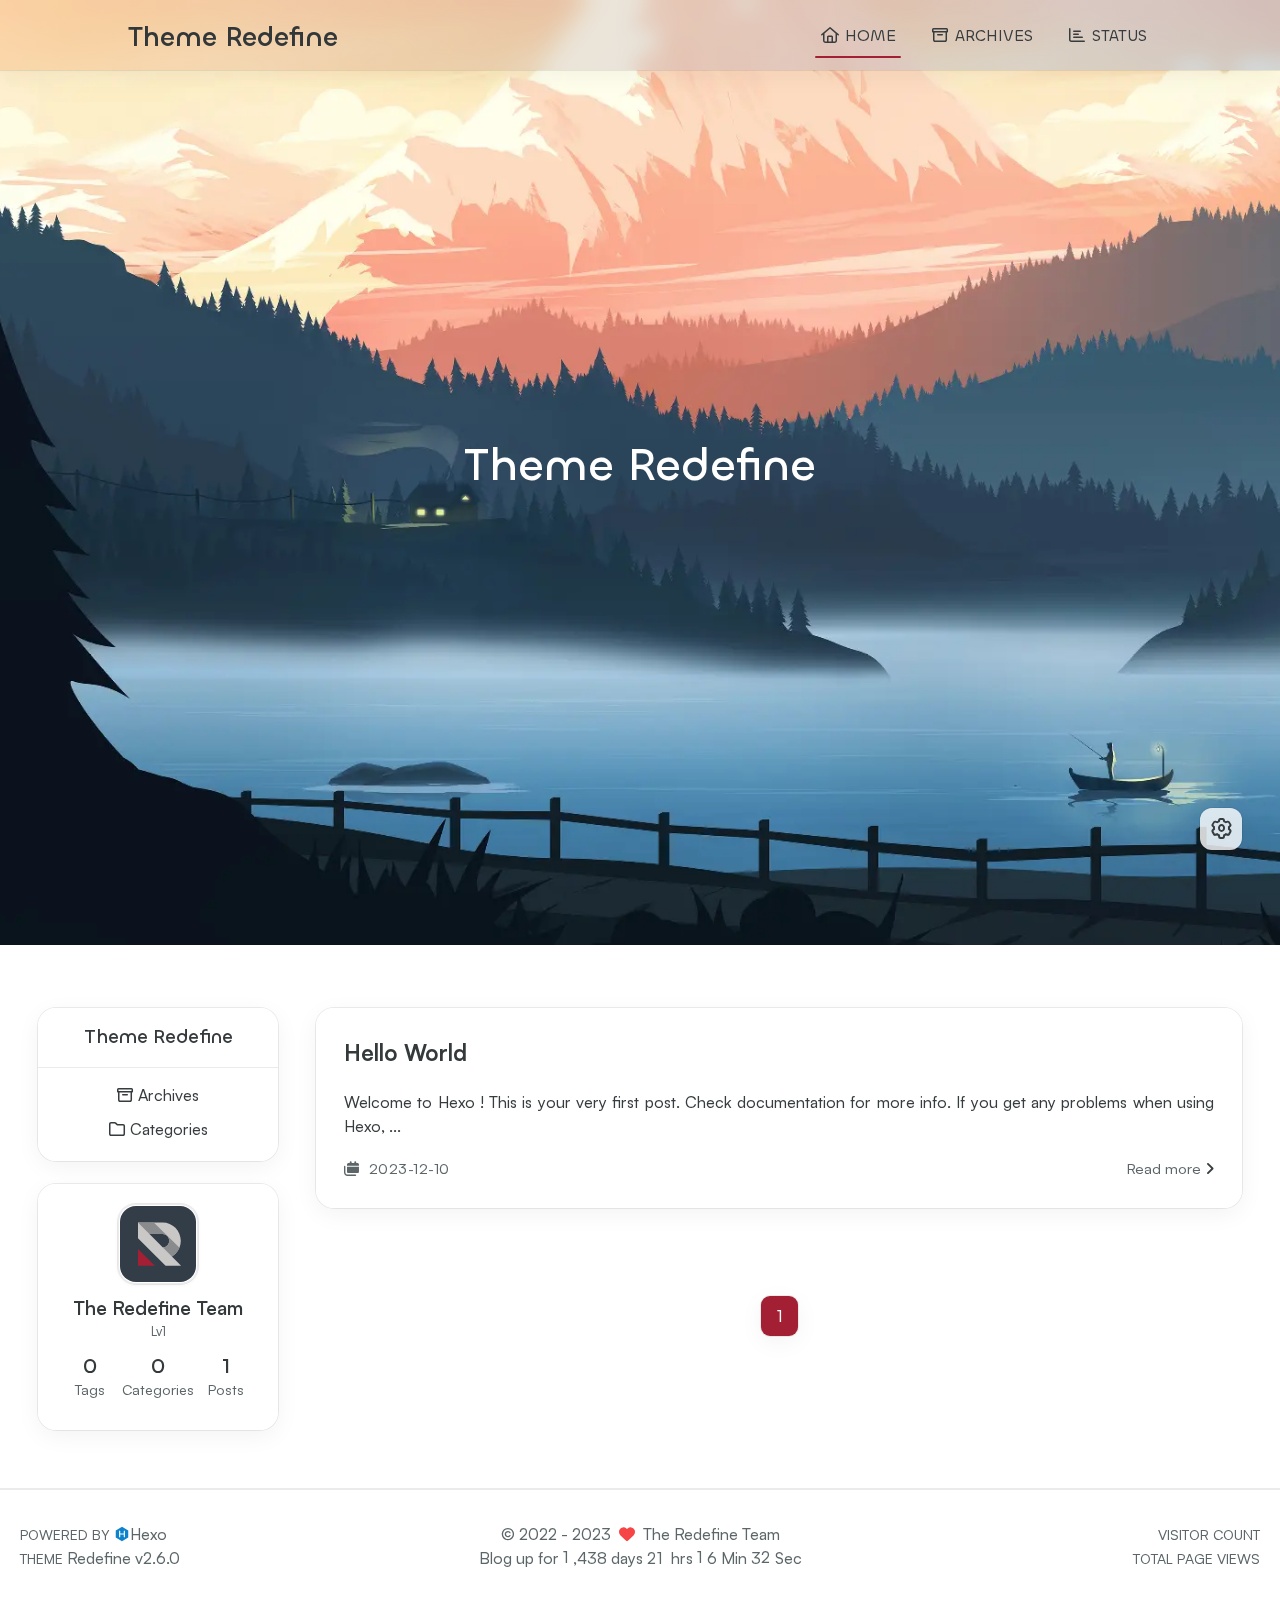
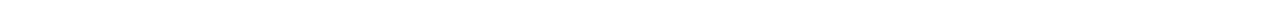
==== commit 33f879b8: "Site updated: 2023-12-10 23:07:42" ====
--- a/index.html
+++ b/index.html
@@ -68,4 +68,4 @@
                     preloader.style.display = 'none';
                 }, 200);
             }, delay);
-        }</script></div><link rel="stylesheet" href="/css/style.css"><link rel="stylesheet" href="/assets/build/styles.css"><link rel="stylesheet" href="/fonts/fonts.css"><link rel="stylesheet" href="/fonts/Satoshi/satoshi.css"><script id="hexo-configurations">window.config={hostname:"zestcode.github.io",root:"/",language:"en"},window.theme={articles:{style:{font_size:"16px",line_height:1.5,image_border_radius:"14px",image_alignment:"center",image_caption:!1,link_icon:!0,title_alignment:"left"},word_count:{enable:!0,count:!0,min2read:!0},author_label:{enable:!0,auto:!1,list:[]},code_block:{copy:!0,style:"mac",font:{enable:!1,family:null,url:null}},toc:{enable:!0,max_depth:3,number:!1,expand:!0,init_open:!0},copyright:{enable:!0,default:"cc_by_nc_sa"},lazyload:!0,recommendation:{enable:!1,title:"推荐阅读",limit:3,mobile_limit:2,placeholder:"/images/wallhaven-wqery6-light.webp",skip_dirs:[]}},colors:{primary:"#A31F34",secondary:null},global:{fonts:{chinese:{enable:!1,family:null,url:null},english:{enable:!1,family:null,url:null}},content_max_width:"1000px",sidebar_width:"210px",hover:{shadow:!0,scale:!1},scroll_progress:{bar:!1,percentage:!0},website_counter:{url:"https://busuanzi.ibruce.info/busuanzi/2.3/busuanzi.pure.mini.js",enable:!0,site_pv:!0,site_uv:!0,post_pv:!0},single_page:!0,preloader:!0,open_graph:!0,google_analytics:{enable:!1,id:null}},home_banner:{enable:!0,style:"fixed",image:{light:"/images/wallhaven-wqery6-light.webp",dark:"/images/wallhaven-wqery6-dark.webp"},title:"Theme Redefine",subtitle:{text:[],hitokoto:{enable:!1,api:"https://v1.hitokoto.cn"},typing_speed:100,backing_speed:80,starting_delay:500,backing_delay:1500,loop:!0,smart_backspace:!0},text_color:{light:"#fff",dark:"#d1d1b6"},text_style:{title_size:"2.8rem",subtitle_size:"1.5rem",line_height:1.2},custom_font:{enable:!1,family:null,url:null},social_links:{enable:!1,links:{github:null,instagram:null,zhihu:null,twitter:null,email:null},qrs:{weixin:null}}},plugins:{feed:{enable:!1},aplayer:{enable:!1,type:"fixed",audios:[{name:null,artist:null,url:null,cover:null}]},mermaid:{enable:!1,version:"9.3.0"}},version:"2.6.0",navbar:{auto_hide:!1,color:{left:"#f78736",right:"#367df7",transparency:35},links:{Home:{path:"/",icon:"fa-regular fa-house"}},search:{enable:!1,preload:!0}},page_templates:{friends_column:2,tags_style:"blur"},home:{sidebar:{enable:!0,position:"left",first_item:"menu",announcement:null,links:null},article_date_format:"auto",categories:{enable:!0,limit:3},tags:{enable:!0,limit:3}},footerStart:"2022/8/17 11:45:14"},window.lang_ago={second:"%s seconds ago",minute:"%s minutes ago",hour:"%s hours ago",day:"%s days ago",week:"%s weeks ago",month:"%s months ago",year:"%s years ago"},window.data={masonry:!1}</script><link rel="stylesheet" href="/fontawesome/fontawesome.min.css"><link rel="stylesheet" href="/fontawesome/brands.min.css"><link rel="stylesheet" href="/fontawesome/solid.min.css"><link rel="stylesheet" href="/fontawesome/regular.min.css"><meta name="generator" content="Hexo 7.0.0"></head><body><div class="progress-bar-container"><span class="pjax-progress-bar"></span></div><main class="page-container" id="swup"><style>.home-banner-container{background:0 0!important}.home-article-item,.right-bottom-tools,.sidebar-content,.sidebar-links,.sidebar-links .links:hover,a.extend,a.page-number,footer.footer{background-color:var(--background-color-transparent-80)!important}.right-bottom-tools:hover,a.extend:hover,a.page-number:hover{background-color:var(--primary-color)!important}.home-article-sticky-label,.site-info{background-color:var(--background-color-transparent-15)!important}.home-article-sticky-label{backdrop-filter:none!important}</style><div class="home-banner-background transition-fade fixed top-0 left-0 w-screen h-screen scale-125 sm:scale-110 box-border will-change-transform bg-cover"><img src="/images/wallhaven-wqery6-light.webp" alt="home-banner-background" class="w-full h-full object-cover dark:hidden"> <img src="/images/wallhaven-wqery6-dark.webp" alt="home-banner-background" class="w-full h-full object-cover hidden dark:block"></div><div class="home-banner-container flex justify-center items-center transition-fade relative"><div class="content mt-8 flex flex-col justify-center items-center"><div class="description flex flex-col justify-center items-center w-screen font-medium text-center">Theme Redefine<p><i id="subtitle"></i></p></div></div><script>const scrollToMain=()=>{console.log("scroll");document.querySelector(".main-content-container").scrollIntoView({behavior:"smooth"})}</script></div><div class="main-content-container"><div class="main-content-header"><header class="navbar-container"><div class="navbar-content has-home-banner"><div class="left"><a class="logo-title" href="/"><h1>Theme Redefine</h1></a></div><div class="right"><div class="desktop"><ul class="navbar-list"><li class="navbar-item"><a class="active" href="/"><i class="fa-regular fa-house fa-fw"></i> HOME</a></li></ul></div><div class="mobile"><div class="icon-item navbar-bar"><div class="navbar-bar-middle"></div></div></div></div></div><div class="navbar-drawer h-screen w-full absolute top-0 left-0 bg-background-color flex flex-col justify-between"><ul class="drawer-navbar-list flex flex-col px-4 justify-center items-start"><li class="drawer-navbar-item text-base my-1.5 flex flex-col w-full"><a class="py-1.5 px-2 flex flex-row items-center justify-between gap-1 hover:!text-primary active:!text-primary text-2xl font-semibold group border-b border-border-color hover:border-primary w-full active" href="/"><span>HOME </span><i class="fa-regular fa-house fa-sm fa-fw"></i></a></li></ul><div class="statistics flex justify-around my-2.5"><a class="item tag-count-item flex flex-col justify-center items-center w-20" href="/tags"><div class="number text-2xl sm:text-xl text-second-text-color font-semibold">0</div><div class="label text-third-text-color text-sm">Tags</div></a><a class="item tag-count-item flex flex-col justify-center items-center w-20" href="/categories"><div class="number text-2xl sm:text-xl text-second-text-color font-semibold">0</div><div class="label text-third-text-color text-sm">Categories</div></a><a class="item tag-count-item flex flex-col justify-center items-center w-20" href="/archives"><div class="number text-2xl sm:text-xl text-second-text-color font-semibold">1</div><div class="label text-third-text-color text-sm">Posts</div></a></div></div><div class="window-mask"></div></header></div><div class="main-content-body"><div class="home-sidebar-container"><div class="sticky-container sticky"><div class="sidebar-content"><div class="avatar flex justify-center"><img src="/images/redefine-avatar.svg"></div><div class="author flex flex-col justify-center my-2.5 mx-0"><div class="name">The Redefine Team</div><div class="label">Lv1</div></div><div class="statistics flex justify-around my-2.5"><a class="item tag-count-item flex flex-col justify-center items-center w-20" href="/tags"><div class="number text-2xl sm:text-xl text-second-text-color font-semibold">0</div><div class="label text-third-text-color text-sm">Tags</div></a><a class="item tag-count-item flex flex-col justify-center items-center w-20" href="/categories"><div class="number text-2xl sm:text-xl text-second-text-color font-semibold">0</div><div class="label text-third-text-color text-sm">Categories</div></a><a class="item tag-count-item flex flex-col justify-center items-center w-20" href="/archives"><div class="number text-2xl sm:text-xl text-second-text-color font-semibold">1</div><div class="label text-third-text-color text-sm">Posts</div></a></div></div></div></div><div class="main-content"><div class="home-content-container"><ul class="home-article-list"><li class="home-article-item"><div class="flex flex-col gap-5 px-7 pb-7 pt-7"><h3 class="home-article-title"><a href="/2023/12/10/hello-world/">Hello World</a></h3><div class="home-article-content markdown-body">Welcome to Hexo ! This is your very first post. Check documentation for more info. If you get any problems when using Hexo, ...</div><div class="home-article-meta-info-container"><div class="home-article-meta-info"><span><i class="fa-solid fa-calendars"></i>&nbsp; <span class="home-article-date" data-date="Sun Dec 10 2023 21:21:04 GMT+0800">2023-12-10</span></span></div><a href="/2023/12/10/hello-world/">Read more<span class="seo-reader-text">Hello World</span>&nbsp;<i class="fa-solid fa-angle-right"></i></a></div></div></li></ul><div class="home-paginator px-7 py-5"><div class="paginator"><span class="page-number current">1</span></div></div></div><div class="comment-container pjax"></div></div></div><div class="main-content-footer"><footer class="footer mt-5 py-5 h-auto text-base text-third-text-color relative border-t-2 border-t-border-color"><div class="info-container py-3 text-center"><div class="text-center">&copy; <span>2022</span> - 2023&nbsp;&nbsp;<i class="fa-solid fa-heart fa-beat" style="--fa-animation-duration:0.5s;color:#f54545"></i>&nbsp;&nbsp;<a href="/">The Redefine Team</a></div><script data-swup-reload-script src="https://busuanzi.ibruce.info/busuanzi/2.3/busuanzi.pure.mini.js"></script><div class="relative text-center lg:absolute lg:right-[20px] lg:top-1/2 lg:-translate-y-1/2 lg:text-right"><span id="busuanzi_container_site_uv" class="lg:!block"><span class="text-sm">VISITOR COUNT</span> <span id="busuanzi_value_site_uv"></span> </span><span id="busuanzi_container_site_pv" class="lg:!block"><span class="text-sm">TOTAL PAGE VIEWS</span> <span id="busuanzi_value_site_pv"></span></span></div><div class="relative text-center lg:absolute lg:left-[20px] lg:top-1/2 lg:-translate-y-1/2 lg:text-left"><span class="lg:block text-sm">POWERED BY <?xml version="1.0" encoding="utf-8"?><!DOCTYPE svg PUBLIC "-//W3C//DTD SVG 1.1//EN" "http://www.w3.org/Graphics/SVG/1.1/DTD/svg11.dtd"><svg class="relative top-[2px] inline-block align-baseline" version="1.1" id="圖層_1" xmlns="http://www.w3.org/2000/svg" xmlns:xlink="http://www.w3.org/1999/xlink" x="0px" y="0px" width="1rem" height="1rem" viewBox="0 0 512 512" enable-background="new 0 0 512 512" xml:space="preserve"><path fill="#0E83CD" d="M256.4,25.8l-200,115.5L56,371.5l199.6,114.7l200-115.5l0.4-230.2L256.4,25.8z M349,354.6l-18.4,10.7l-18.6-11V275H200v79.6l-18.4,10.7l-18.6-11v-197l18.5-10.6l18.5,10.8V237h112v-79.6l18.5-10.6l18.5,10.8V354.6z"/></svg><a target="_blank" class="text-base" href="https://hexo.io">Hexo</a></span> <span class="text-sm lg:block">THEME&nbsp;<a class="text-base" target="_blank" href="https://github.com/EvanNotFound/hexo-theme-redefine">Redefine v2.6.0</a></span></div><div>Blog up for <span class="odometer" id="runtime_days"></span> days <span class="odometer" id="runtime_hours"></span> hrs <span class="odometer" id="runtime_minutes"></span> Min <span class="odometer" id="runtime_seconds"></span> Sec</div><script data-swup-reload-script>try{function odometer_init(){document.querySelectorAll(".odometer").forEach(e=>{new Odometer({el:e,format:"( ddd).dd",duration:200})})}odometer_init()}catch(e){}</script></div></footer></div></div><div class="right-side-tools-container"><div class="side-tools-container"><ul class="hidden-tools-list"><li class="right-bottom-tools tool-font-adjust-plus flex justify-center items-center"><i class="fa-regular fa-magnifying-glass-plus"></i></li><li class="right-bottom-tools tool-font-adjust-minus flex justify-center items-center"><i class="fa-regular fa-magnifying-glass-minus"></i></li><li class="right-bottom-tools tool-dark-light-toggle flex justify-center items-center"><i class="fa-regular fa-moon"></i></li><li class="right-bottom-tools tool-scroll-to-bottom flex justify-center items-center"><i class="fa-regular fa-arrow-down"></i></li></ul><ul class="visible-tools-list"><li class="right-bottom-tools toggle-tools-list flex justify-center items-center"><i class="fa-regular fa-cog fa-spin"></i></li><li class="right-bottom-tools tool-scroll-to-top flex justify-center items-center"><i class="arrow-up fas fa-arrow-up"></i> <span class="percent"></span></li></ul></div></div><div class="image-viewer-container"><img src=""></div></main><script src="/js/libs/Swup.min.js"></script><script src="/js/libs/SwupSlideTheme.min.js"></script><script src="/js/libs/SwupScriptsPlugin.min.js"></script><script src="/js/libs/SwupProgressPlugin.min.js"></script><script src="/js/libs/SwupScrollPlugin.min.js"></script><script src="/js/libs/SwupPreloadPlugin.min.js"></script><script>const swup=new Swup({plugins:[new SwupScriptsPlugin({optin:!0}),new SwupProgressPlugin,new SwupScrollPlugin({offset:80}),new SwupSlideTheme({mainElement:".main-content-body"}),new SwupPreloadPlugin],containers:["#swup"]})</script><script src="/js/tools/imageViewer.js" type="module"></script><script src="/js/utils.js" type="module"></script><script src="/js/main.js" type="module"></script><script src="/js/layouts/navbarShrink.js" type="module"></script><script src="/js/tools/scrollTopBottom.js" type="module"></script><script src="/js/tools/lightDarkSwitch.js" type="module"></script><script src="/js/layouts/categoryList.js" type="module"></script><script src="/js/tools/codeBlock.js" type="module"></script><script src="/js/layouts/lazyload.js" type="module"></script><script src="/js/tools/runtime.js"></script><script src="/js/libs/odometer.min.js"></script><link rel="stylesheet" href="/assets/odometer-theme-minimal.css"><script src="/js/libs/Typed.min.js"></script><script src="/js/plugins/typed.js" type="module"></script><div class="post-scripts" data-swup-reload-script><script src="/js/tools/tocToggle.js" type="module"></script><script src="/js/layouts/toc.js" type="module"></script><script src="/js/plugins/tabs.js" type="module"></script></div></body></html>+        }</script></div><link rel="stylesheet" href="/css/style.css"><link rel="stylesheet" href="/assets/build/styles.css"><link rel="stylesheet" href="/fonts/fonts.css"><link rel="stylesheet" href="/fonts/Satoshi/satoshi.css"><script id="hexo-configurations">window.config={hostname:"zestcode.github.io",root:"/",language:"en"},window.theme={articles:{style:{font_size:"16px",line_height:1.5,image_border_radius:"14px",image_alignment:"center",image_caption:!1,link_icon:!0,title_alignment:"left"},word_count:{enable:!0,count:!0,min2read:!0},author_label:{enable:!0,auto:!1,list:[]},code_block:{copy:!0,style:"mac",font:{enable:!1,family:null,url:null}},toc:{enable:!0,max_depth:3,number:!1,expand:!0,init_open:!0},copyright:{enable:!0,default:"cc_by_nc_sa"},lazyload:!0,recommendation:{enable:!1,title:"推荐阅读",limit:3,mobile_limit:2,placeholder:"/images/wallhaven-wqery6-light.webp",skip_dirs:[]}},colors:{primary:"#A31F34",secondary:null},global:{fonts:{chinese:{enable:!1,family:null,url:null},english:{enable:!1,family:null,url:null}},content_max_width:"1000px",sidebar_width:"210px",hover:{shadow:!0,scale:!1},scroll_progress:{bar:!1,percentage:!0},website_counter:{url:"https://busuanzi.ibruce.info/busuanzi/2.3/busuanzi.pure.mini.js",enable:!0,site_pv:!0,site_uv:!0,post_pv:!0},single_page:!0,preloader:!0,open_graph:!0,google_analytics:{enable:!1,id:null}},home_banner:{enable:!0,style:"fixed",image:{light:"/images/wallhaven-wqery6-light.webp",dark:"/images/wallhaven-wqery6-dark.webp"},title:"Theme Redefine",subtitle:{text:[],hitokoto:{enable:!1,api:"https://v1.hitokoto.cn"},typing_speed:100,backing_speed:80,starting_delay:500,backing_delay:1500,loop:!0,smart_backspace:!0},text_color:{light:"#fff",dark:"#d1d1b6"},text_style:{title_size:"2.8rem",subtitle_size:"1.5rem",line_height:1.2},custom_font:{enable:!1,family:null,url:null},social_links:{enable:!1,links:{github:null,instagram:null,zhihu:null,twitter:null,email:null},qrs:{weixin:null}}},plugins:{feed:{enable:!1},aplayer:{enable:!1,type:"fixed",audios:[{name:null,artist:null,url:null,cover:null}]},mermaid:{enable:!1,version:"9.3.0"}},version:"2.6.0",navbar:{auto_hide:!1,color:{left:"#f78736",right:"#367df7",transparency:35},links:{Home:{path:"/",icon:"fa-regular fa-house"},Archives:{path:"/archives",icon:"fa-regular fa-archive"},Status:{path:"https://status.ohevan.com/",icon:"fa-regular fa-chart-bar",About:{icon:"fa-regular fa-user",submenus:{Me:"/about",Github:"https://github.com/EvanNotFound/hexo-theme-redefine"}}}},search:{enable:!1,preload:!0}},page_templates:{friends_column:2,tags_style:"blur"},home:{sidebar:{enable:!0,position:"left",first_item:"menu",announcement:null,links:{Archives:{path:"/archives",icon:"fa-regular fa-archive",Tags:{path:"/tags",icon:"fa-regular fa-tags"}},Categories:{path:"/categories",icon:"fa-regular fa-folder"}}},article_date_format:"auto",categories:{enable:!0,limit:3},tags:{enable:!0,limit:3}},footerStart:"2022/8/17 11:45:14"},window.lang_ago={second:"%s seconds ago",minute:"%s minutes ago",hour:"%s hours ago",day:"%s days ago",week:"%s weeks ago",month:"%s months ago",year:"%s years ago"},window.data={masonry:!1}</script><link rel="stylesheet" href="/fontawesome/fontawesome.min.css"><link rel="stylesheet" href="/fontawesome/brands.min.css"><link rel="stylesheet" href="/fontawesome/solid.min.css"><link rel="stylesheet" href="/fontawesome/regular.min.css"><meta name="generator" content="Hexo 7.0.0"></head><body><div class="progress-bar-container"><span class="pjax-progress-bar"></span></div><main class="page-container" id="swup"><style>.home-banner-container{background:0 0!important}.home-article-item,.right-bottom-tools,.sidebar-content,.sidebar-links,.sidebar-links .links:hover,a.extend,a.page-number,footer.footer{background-color:var(--background-color-transparent-80)!important}.right-bottom-tools:hover,a.extend:hover,a.page-number:hover{background-color:var(--primary-color)!important}.home-article-sticky-label,.site-info{background-color:var(--background-color-transparent-15)!important}.home-article-sticky-label{backdrop-filter:none!important}</style><div class="home-banner-background transition-fade fixed top-0 left-0 w-screen h-screen scale-125 sm:scale-110 box-border will-change-transform bg-cover"><img src="/images/wallhaven-wqery6-light.webp" alt="home-banner-background" class="w-full h-full object-cover dark:hidden"> <img src="/images/wallhaven-wqery6-dark.webp" alt="home-banner-background" class="w-full h-full object-cover hidden dark:block"></div><div class="home-banner-container flex justify-center items-center transition-fade relative"><div class="content mt-8 flex flex-col justify-center items-center"><div class="description flex flex-col justify-center items-center w-screen font-medium text-center">Theme Redefine<p><i id="subtitle"></i></p></div></div><script>const scrollToMain=()=>{console.log("scroll");document.querySelector(".main-content-container").scrollIntoView({behavior:"smooth"})}</script></div><div class="main-content-container"><div class="main-content-header"><header class="navbar-container"><div class="navbar-content has-home-banner"><div class="left"><a class="logo-title" href="/"><h1>Theme Redefine</h1></a></div><div class="right"><div class="desktop"><ul class="navbar-list"><li class="navbar-item"><a class="active" href="/"><i class="fa-regular fa-house fa-fw"></i> HOME</a></li><li class="navbar-item"><a href="/archives"><i class="fa-regular fa-archive fa-fw"></i> ARCHIVES</a></li><li class="navbar-item"><a target="_blank" rel="noopener" href="https://status.ohevan.com/"><i class="fa-regular fa-chart-bar fa-fw"></i> STATUS</a></li></ul></div><div class="mobile"><div class="icon-item navbar-bar"><div class="navbar-bar-middle"></div></div></div></div></div><div class="navbar-drawer h-screen w-full absolute top-0 left-0 bg-background-color flex flex-col justify-between"><ul class="drawer-navbar-list flex flex-col px-4 justify-center items-start"><li class="drawer-navbar-item text-base my-1.5 flex flex-col w-full"><a class="py-1.5 px-2 flex flex-row items-center justify-between gap-1 hover:!text-primary active:!text-primary text-2xl font-semibold group border-b border-border-color hover:border-primary w-full active" href="/"><span>HOME </span><i class="fa-regular fa-house fa-sm fa-fw"></i></a></li><li class="drawer-navbar-item text-base my-1.5 flex flex-col w-full"><a class="py-1.5 px-2 flex flex-row items-center justify-between gap-1 hover:!text-primary active:!text-primary text-2xl font-semibold group border-b border-border-color hover:border-primary w-full" href="/archives"><span>ARCHIVES </span><i class="fa-regular fa-archive fa-sm fa-fw"></i></a></li><li class="drawer-navbar-item text-base my-1.5 flex flex-col w-full"><a class="py-1.5 px-2 flex flex-row items-center justify-between gap-1 hover:!text-primary active:!text-primary text-2xl font-semibold group border-b border-border-color hover:border-primary w-full" target="_blank" rel="noopener" href="https://status.ohevan.com/"><span>STATUS </span><i class="fa-regular fa-chart-bar fa-sm fa-fw"></i></a></li></ul><div class="statistics flex justify-around my-2.5"><a class="item tag-count-item flex flex-col justify-center items-center w-20" href="/tags"><div class="number text-2xl sm:text-xl text-second-text-color font-semibold">0</div><div class="label text-third-text-color text-sm">Tags</div></a><a class="item tag-count-item flex flex-col justify-center items-center w-20" href="/categories"><div class="number text-2xl sm:text-xl text-second-text-color font-semibold">0</div><div class="label text-third-text-color text-sm">Categories</div></a><a class="item tag-count-item flex flex-col justify-center items-center w-20" href="/archives"><div class="number text-2xl sm:text-xl text-second-text-color font-semibold">1</div><div class="label text-third-text-color text-sm">Posts</div></a></div></div><div class="window-mask"></div></header></div><div class="main-content-body"><div class="home-sidebar-container"><div class="sticky-container sticky"><div class="sidebar-links"><div class="site-info"><div class="site-name">Theme Redefine</div></div><a class="links" href="/archives"><i class="fa-regular fa-archive icon-space"></i> <span class="link-name">Archives</span> </a><a class="links" href="/categories"><i class="fa-regular fa-folder icon-space"></i> <span class="link-name">Categories</span></a></div><div class="sidebar-content" margintop><div class="avatar flex justify-center"><img src="/images/redefine-avatar.svg"></div><div class="author flex flex-col justify-center my-2.5 mx-0"><div class="name">The Redefine Team</div><div class="label">Lv1</div></div><div class="statistics flex justify-around my-2.5"><a class="item tag-count-item flex flex-col justify-center items-center w-20" href="/tags"><div class="number text-2xl sm:text-xl text-second-text-color font-semibold">0</div><div class="label text-third-text-color text-sm">Tags</div></a><a class="item tag-count-item flex flex-col justify-center items-center w-20" href="/categories"><div class="number text-2xl sm:text-xl text-second-text-color font-semibold">0</div><div class="label text-third-text-color text-sm">Categories</div></a><a class="item tag-count-item flex flex-col justify-center items-center w-20" href="/archives"><div class="number text-2xl sm:text-xl text-second-text-color font-semibold">1</div><div class="label text-third-text-color text-sm">Posts</div></a></div></div></div></div><div class="main-content"><div class="home-content-container"><ul class="home-article-list"><li class="home-article-item"><div class="flex flex-col gap-5 px-7 pb-7 pt-7"><h3 class="home-article-title"><a href="/2023/12/10/hello-world/">Hello World</a></h3><div class="home-article-content markdown-body">Welcome to Hexo ! This is your very first post. Check documentation for more info. If you get any problems when using Hexo, ...</div><div class="home-article-meta-info-container"><div class="home-article-meta-info"><span><i class="fa-solid fa-calendars"></i>&nbsp; <span class="home-article-date" data-date="Sun Dec 10 2023 21:21:04 GMT+0800">2023-12-10</span></span></div><a href="/2023/12/10/hello-world/">Read more<span class="seo-reader-text">Hello World</span>&nbsp;<i class="fa-solid fa-angle-right"></i></a></div></div></li></ul><div class="home-paginator px-7 py-5"><div class="paginator"><span class="page-number current">1</span></div></div></div><div class="comment-container pjax"></div></div></div><div class="main-content-footer"><footer class="footer mt-5 py-5 h-auto text-base text-third-text-color relative border-t-2 border-t-border-color"><div class="info-container py-3 text-center"><div class="text-center">&copy; <span>2022</span> - 2023&nbsp;&nbsp;<i class="fa-solid fa-heart fa-beat" style="--fa-animation-duration:0.5s;color:#f54545"></i>&nbsp;&nbsp;<a href="/">The Redefine Team</a></div><script data-swup-reload-script src="https://busuanzi.ibruce.info/busuanzi/2.3/busuanzi.pure.mini.js"></script><div class="relative text-center lg:absolute lg:right-[20px] lg:top-1/2 lg:-translate-y-1/2 lg:text-right"><span id="busuanzi_container_site_uv" class="lg:!block"><span class="text-sm">VISITOR COUNT</span> <span id="busuanzi_value_site_uv"></span> </span><span id="busuanzi_container_site_pv" class="lg:!block"><span class="text-sm">TOTAL PAGE VIEWS</span> <span id="busuanzi_value_site_pv"></span></span></div><div class="relative text-center lg:absolute lg:left-[20px] lg:top-1/2 lg:-translate-y-1/2 lg:text-left"><span class="lg:block text-sm">POWERED BY <?xml version="1.0" encoding="utf-8"?><!DOCTYPE svg PUBLIC "-//W3C//DTD SVG 1.1//EN" "http://www.w3.org/Graphics/SVG/1.1/DTD/svg11.dtd"><svg class="relative top-[2px] inline-block align-baseline" version="1.1" id="圖層_1" xmlns="http://www.w3.org/2000/svg" xmlns:xlink="http://www.w3.org/1999/xlink" x="0px" y="0px" width="1rem" height="1rem" viewBox="0 0 512 512" enable-background="new 0 0 512 512" xml:space="preserve"><path fill="#0E83CD" d="M256.4,25.8l-200,115.5L56,371.5l199.6,114.7l200-115.5l0.4-230.2L256.4,25.8z M349,354.6l-18.4,10.7l-18.6-11V275H200v79.6l-18.4,10.7l-18.6-11v-197l18.5-10.6l18.5,10.8V237h112v-79.6l18.5-10.6l18.5,10.8V354.6z"/></svg><a target="_blank" class="text-base" href="https://hexo.io">Hexo</a></span> <span class="text-sm lg:block">THEME&nbsp;<a class="text-base" target="_blank" href="https://github.com/EvanNotFound/hexo-theme-redefine">Redefine v2.6.0</a></span></div><div>Blog up for <span class="odometer" id="runtime_days"></span> days <span class="odometer" id="runtime_hours"></span> hrs <span class="odometer" id="runtime_minutes"></span> Min <span class="odometer" id="runtime_seconds"></span> Sec</div><script data-swup-reload-script>try{function odometer_init(){document.querySelectorAll(".odometer").forEach(e=>{new Odometer({el:e,format:"( ddd).dd",duration:200})})}odometer_init()}catch(e){}</script></div></footer></div></div><div class="right-side-tools-container"><div class="side-tools-container"><ul class="hidden-tools-list"><li class="right-bottom-tools tool-font-adjust-plus flex justify-center items-center"><i class="fa-regular fa-magnifying-glass-plus"></i></li><li class="right-bottom-tools tool-font-adjust-minus flex justify-center items-center"><i class="fa-regular fa-magnifying-glass-minus"></i></li><li class="right-bottom-tools tool-dark-light-toggle flex justify-center items-center"><i class="fa-regular fa-moon"></i></li><li class="right-bottom-tools tool-scroll-to-bottom flex justify-center items-center"><i class="fa-regular fa-arrow-down"></i></li></ul><ul class="visible-tools-list"><li class="right-bottom-tools toggle-tools-list flex justify-center items-center"><i class="fa-regular fa-cog fa-spin"></i></li><li class="right-bottom-tools tool-scroll-to-top flex justify-center items-center"><i class="arrow-up fas fa-arrow-up"></i> <span class="percent"></span></li></ul></div></div><div class="image-viewer-container"><img src=""></div></main><script src="/js/libs/Swup.min.js"></script><script src="/js/libs/SwupSlideTheme.min.js"></script><script src="/js/libs/SwupScriptsPlugin.min.js"></script><script src="/js/libs/SwupProgressPlugin.min.js"></script><script src="/js/libs/SwupScrollPlugin.min.js"></script><script src="/js/libs/SwupPreloadPlugin.min.js"></script><script>const swup=new Swup({plugins:[new SwupScriptsPlugin({optin:!0}),new SwupProgressPlugin,new SwupScrollPlugin({offset:80}),new SwupSlideTheme({mainElement:".main-content-body"}),new SwupPreloadPlugin],containers:["#swup"]})</script><script src="/js/tools/imageViewer.js" type="module"></script><script src="/js/utils.js" type="module"></script><script src="/js/main.js" type="module"></script><script src="/js/layouts/navbarShrink.js" type="module"></script><script src="/js/tools/scrollTopBottom.js" type="module"></script><script src="/js/tools/lightDarkSwitch.js" type="module"></script><script src="/js/layouts/categoryList.js" type="module"></script><script src="/js/tools/codeBlock.js" type="module"></script><script src="/js/layouts/lazyload.js" type="module"></script><script src="/js/tools/runtime.js"></script><script src="/js/libs/odometer.min.js"></script><link rel="stylesheet" href="/assets/odometer-theme-minimal.css"><script src="/js/libs/Typed.min.js"></script><script src="/js/plugins/typed.js" type="module"></script><div class="post-scripts" data-swup-reload-script><script src="/js/tools/tocToggle.js" type="module"></script><script src="/js/layouts/toc.js" type="module"></script><script src="/js/plugins/tabs.js" type="module"></script></div></body></html>